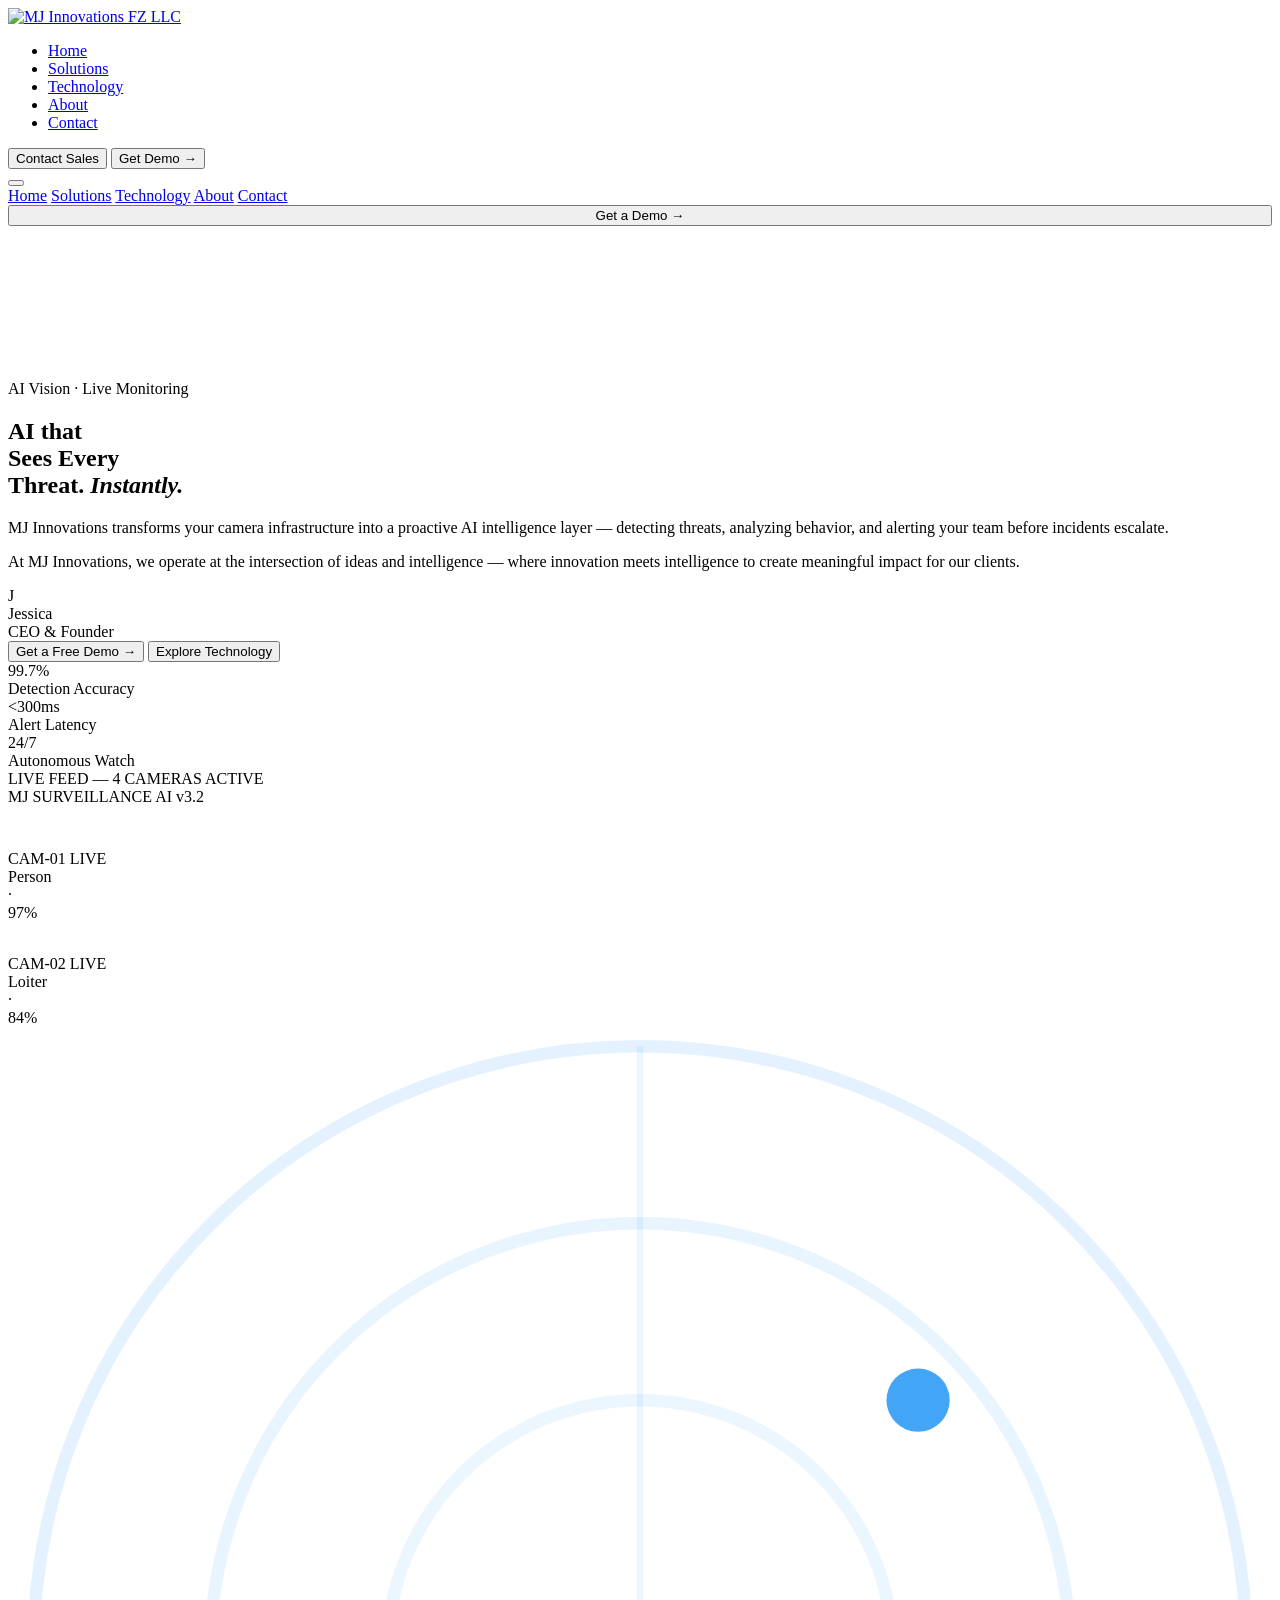
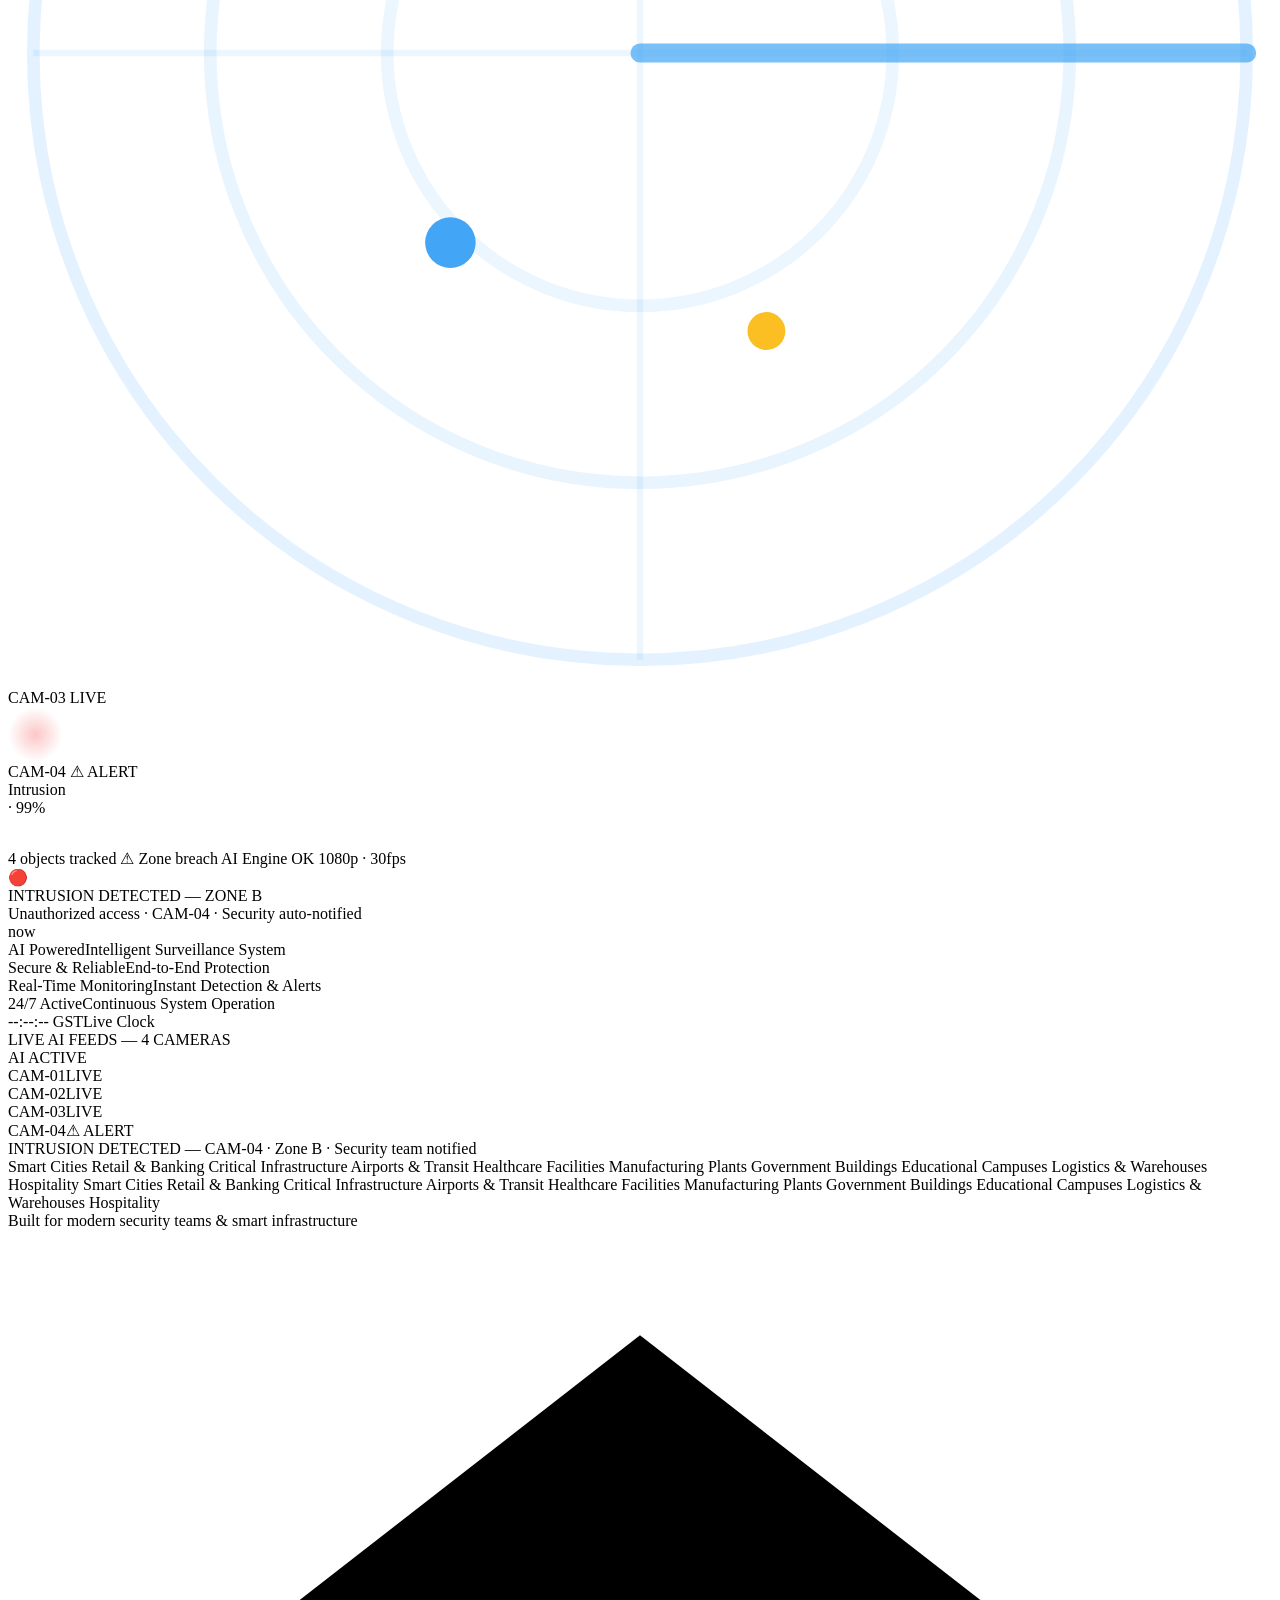
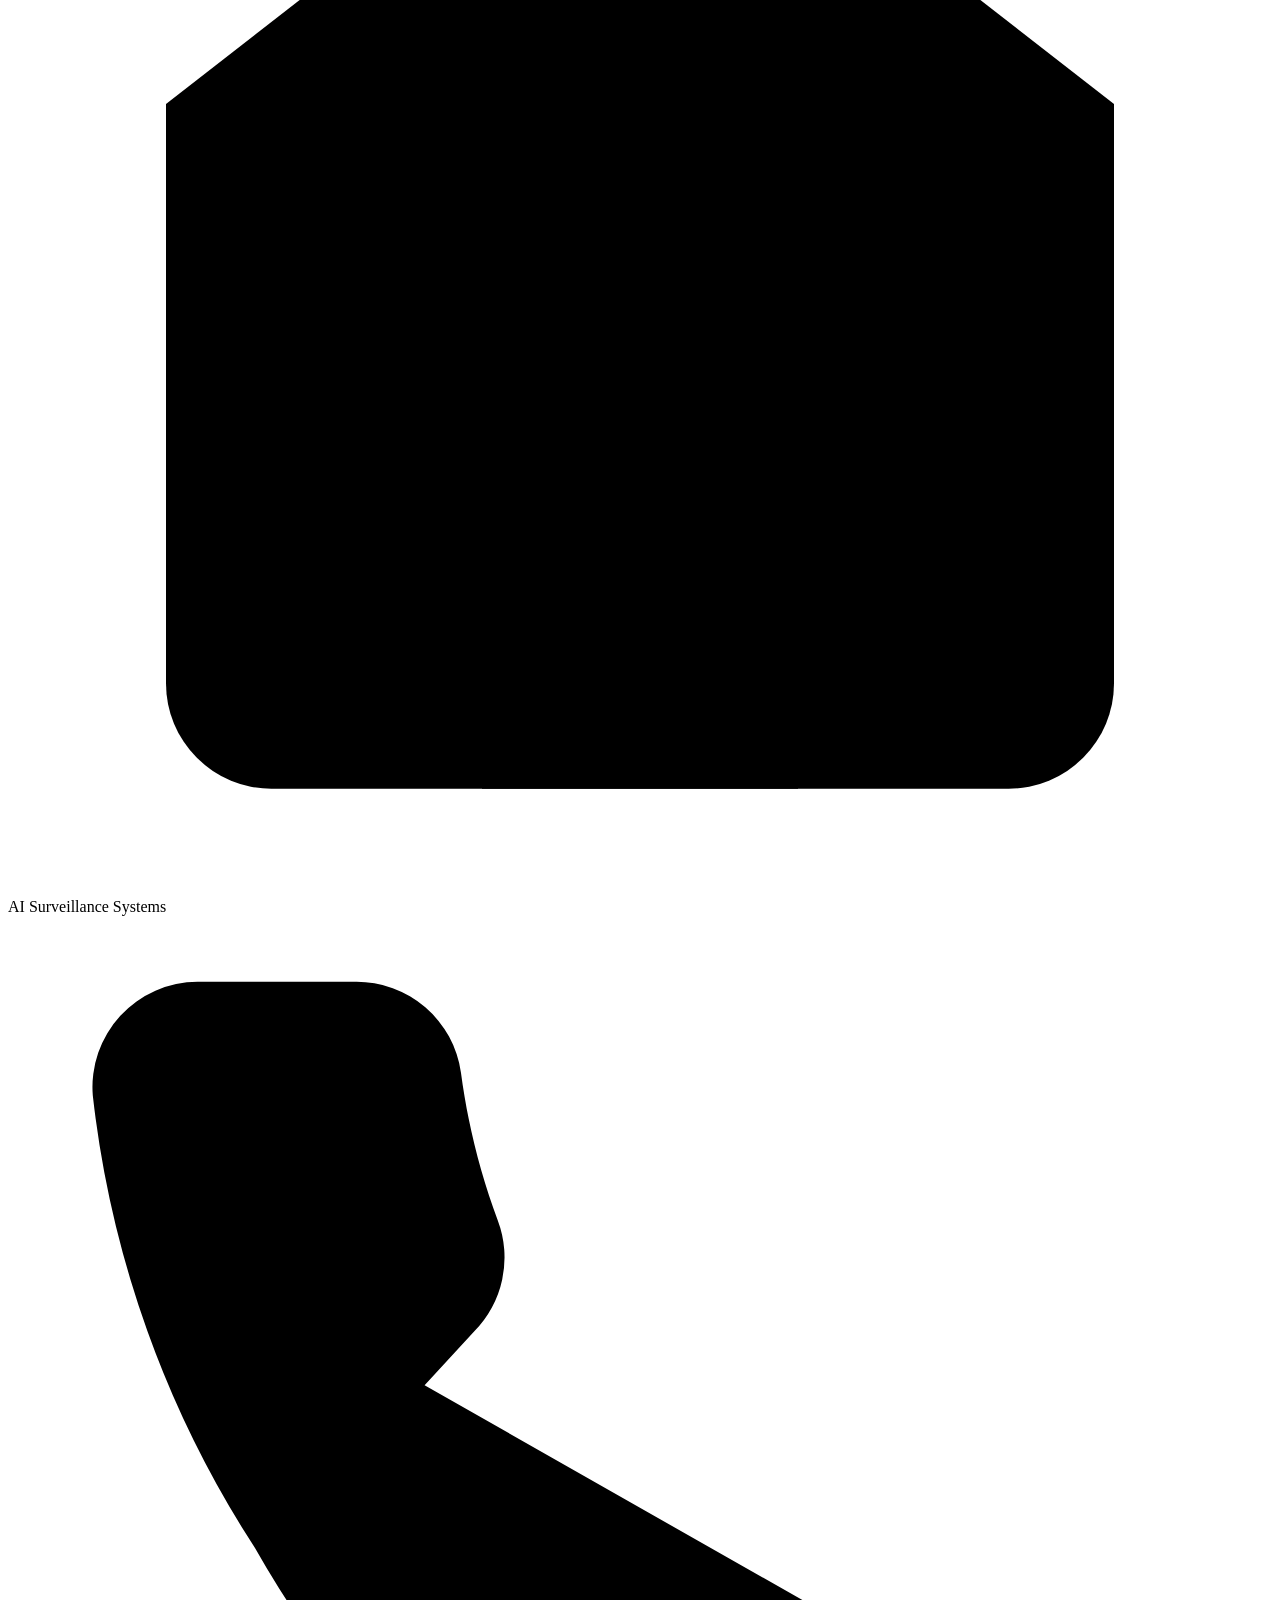
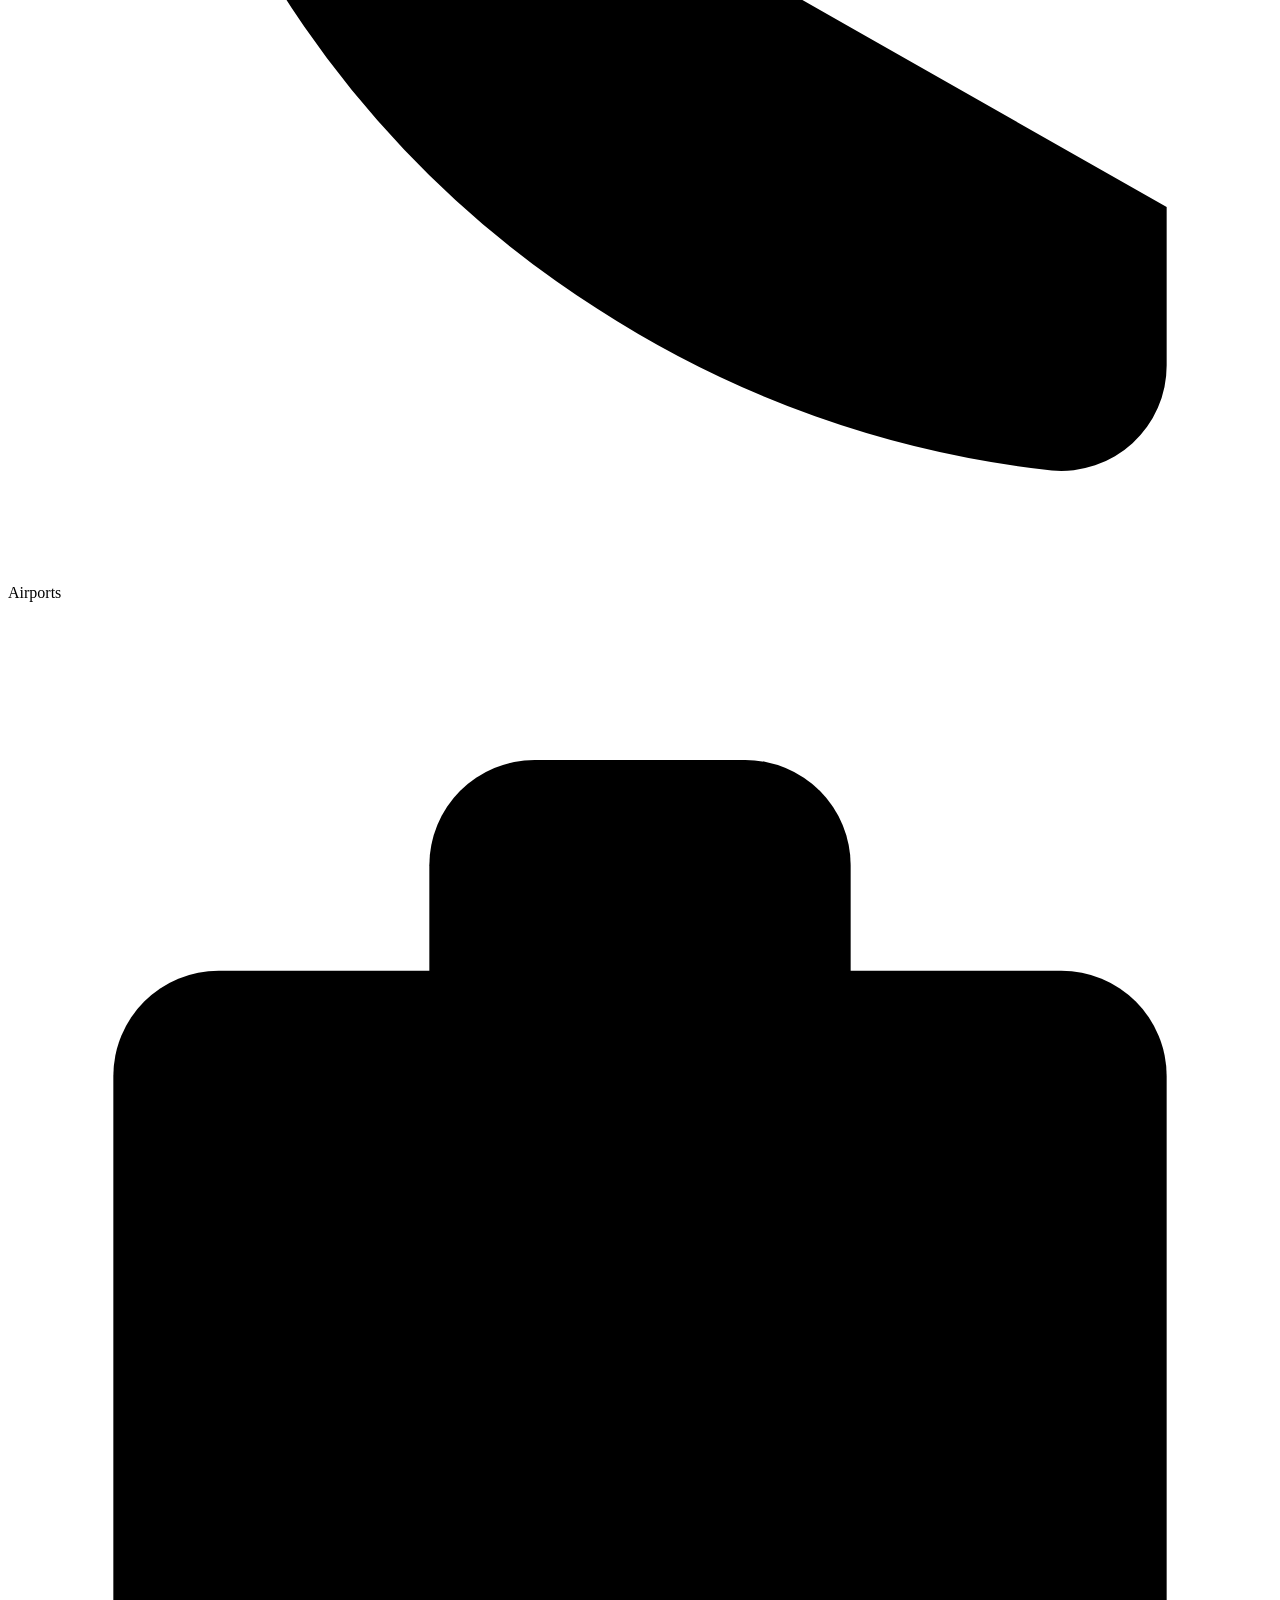
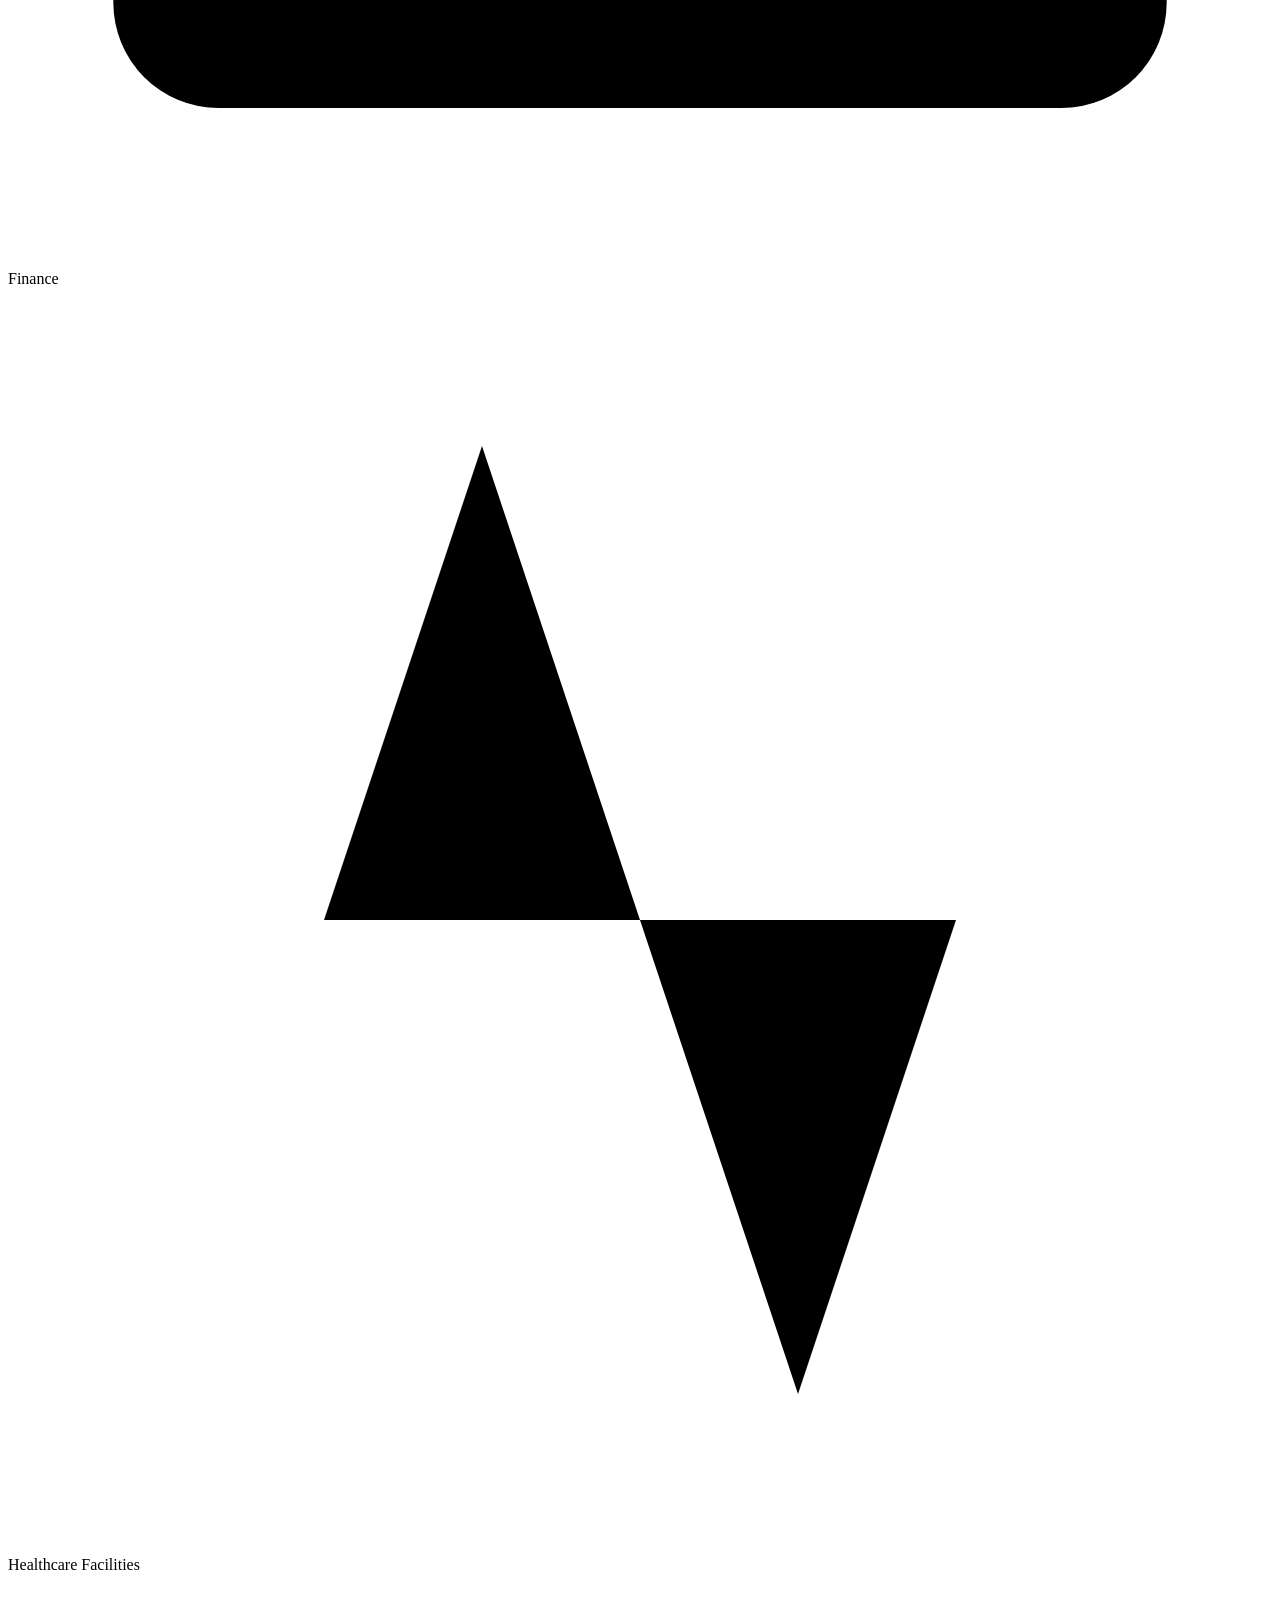
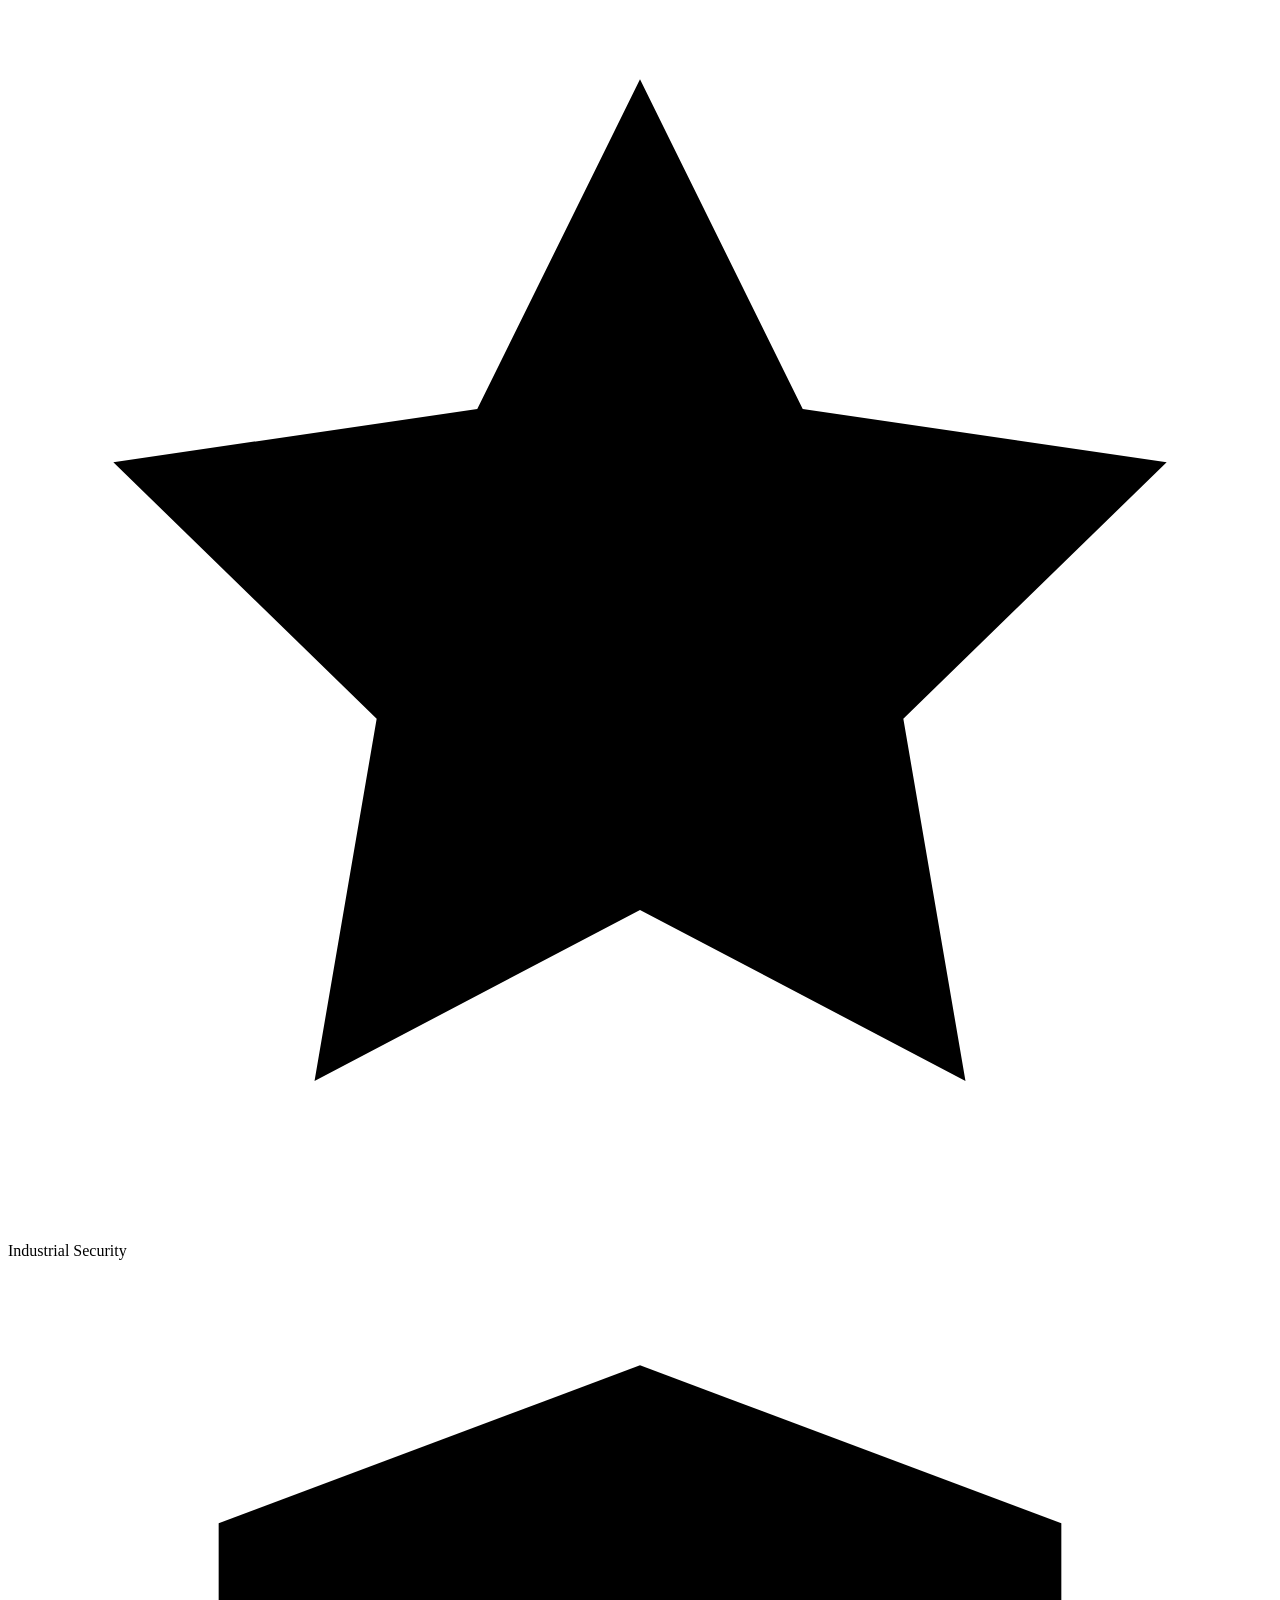
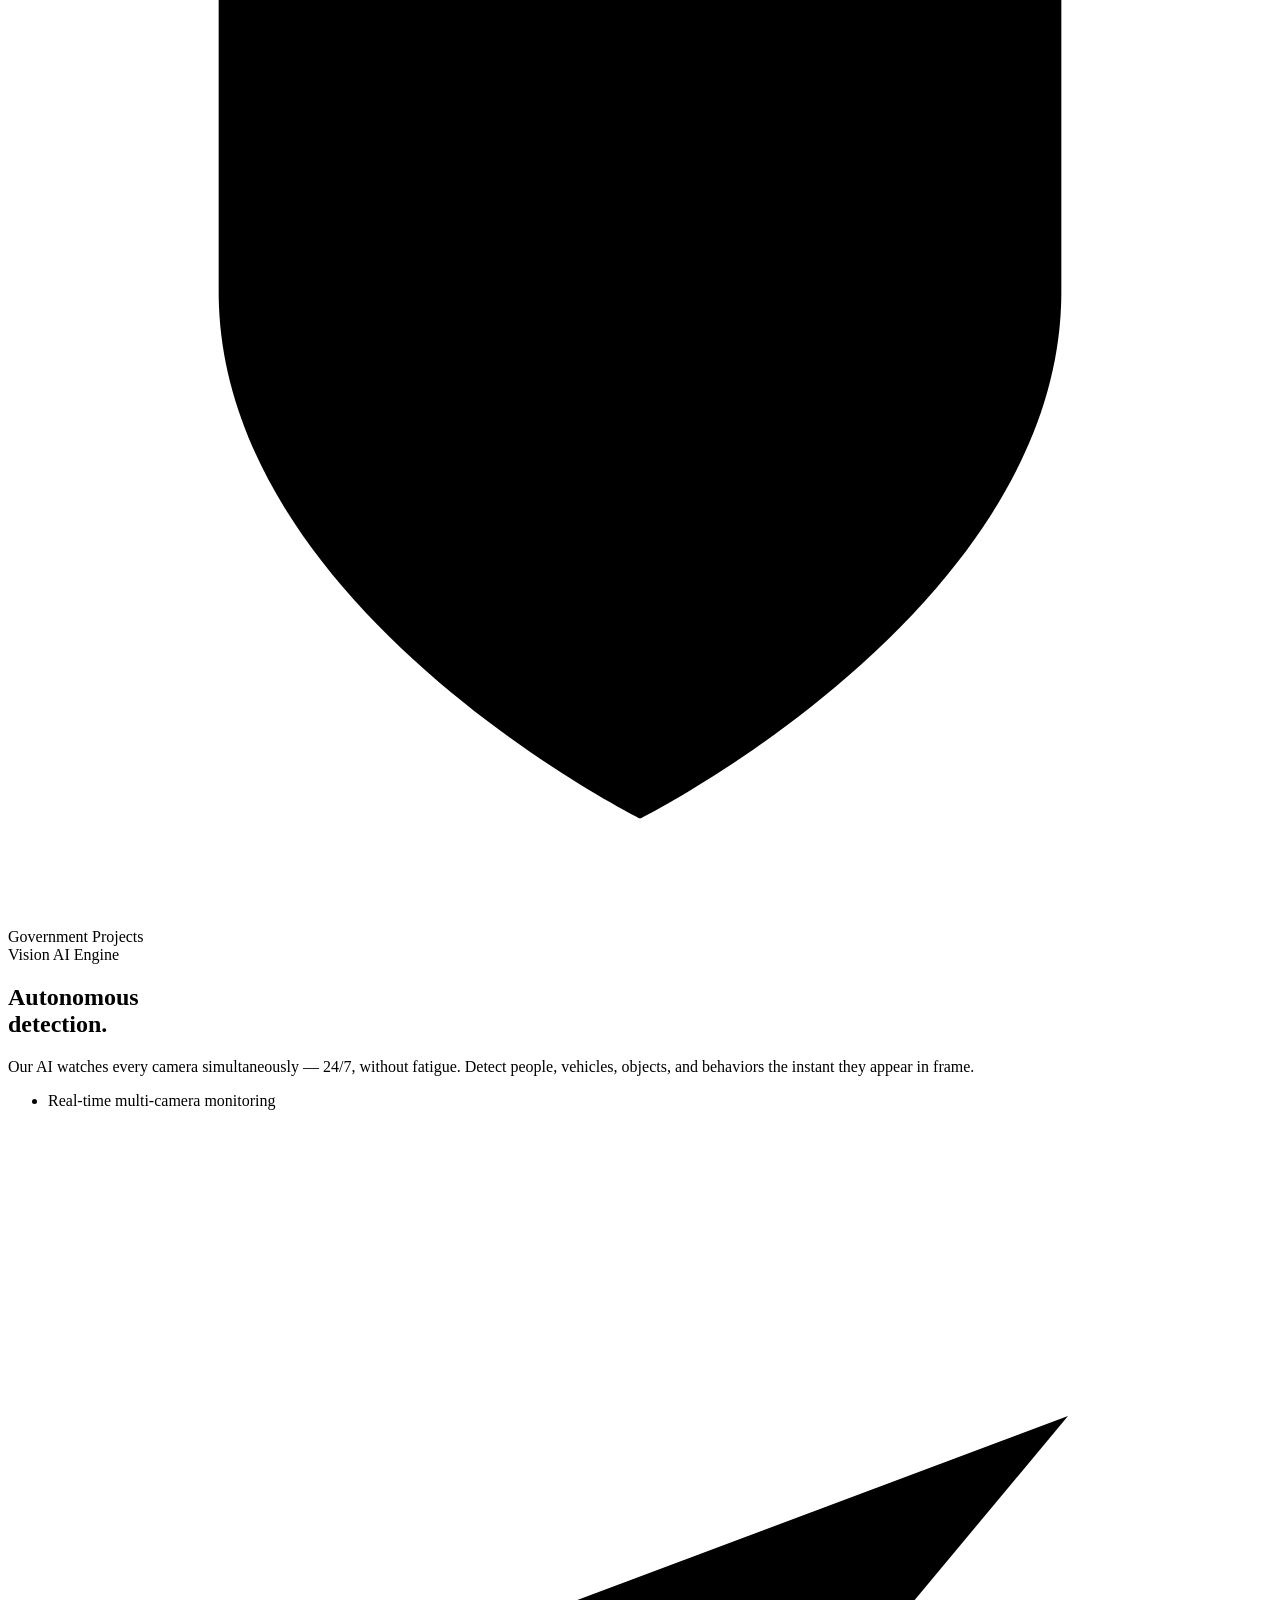
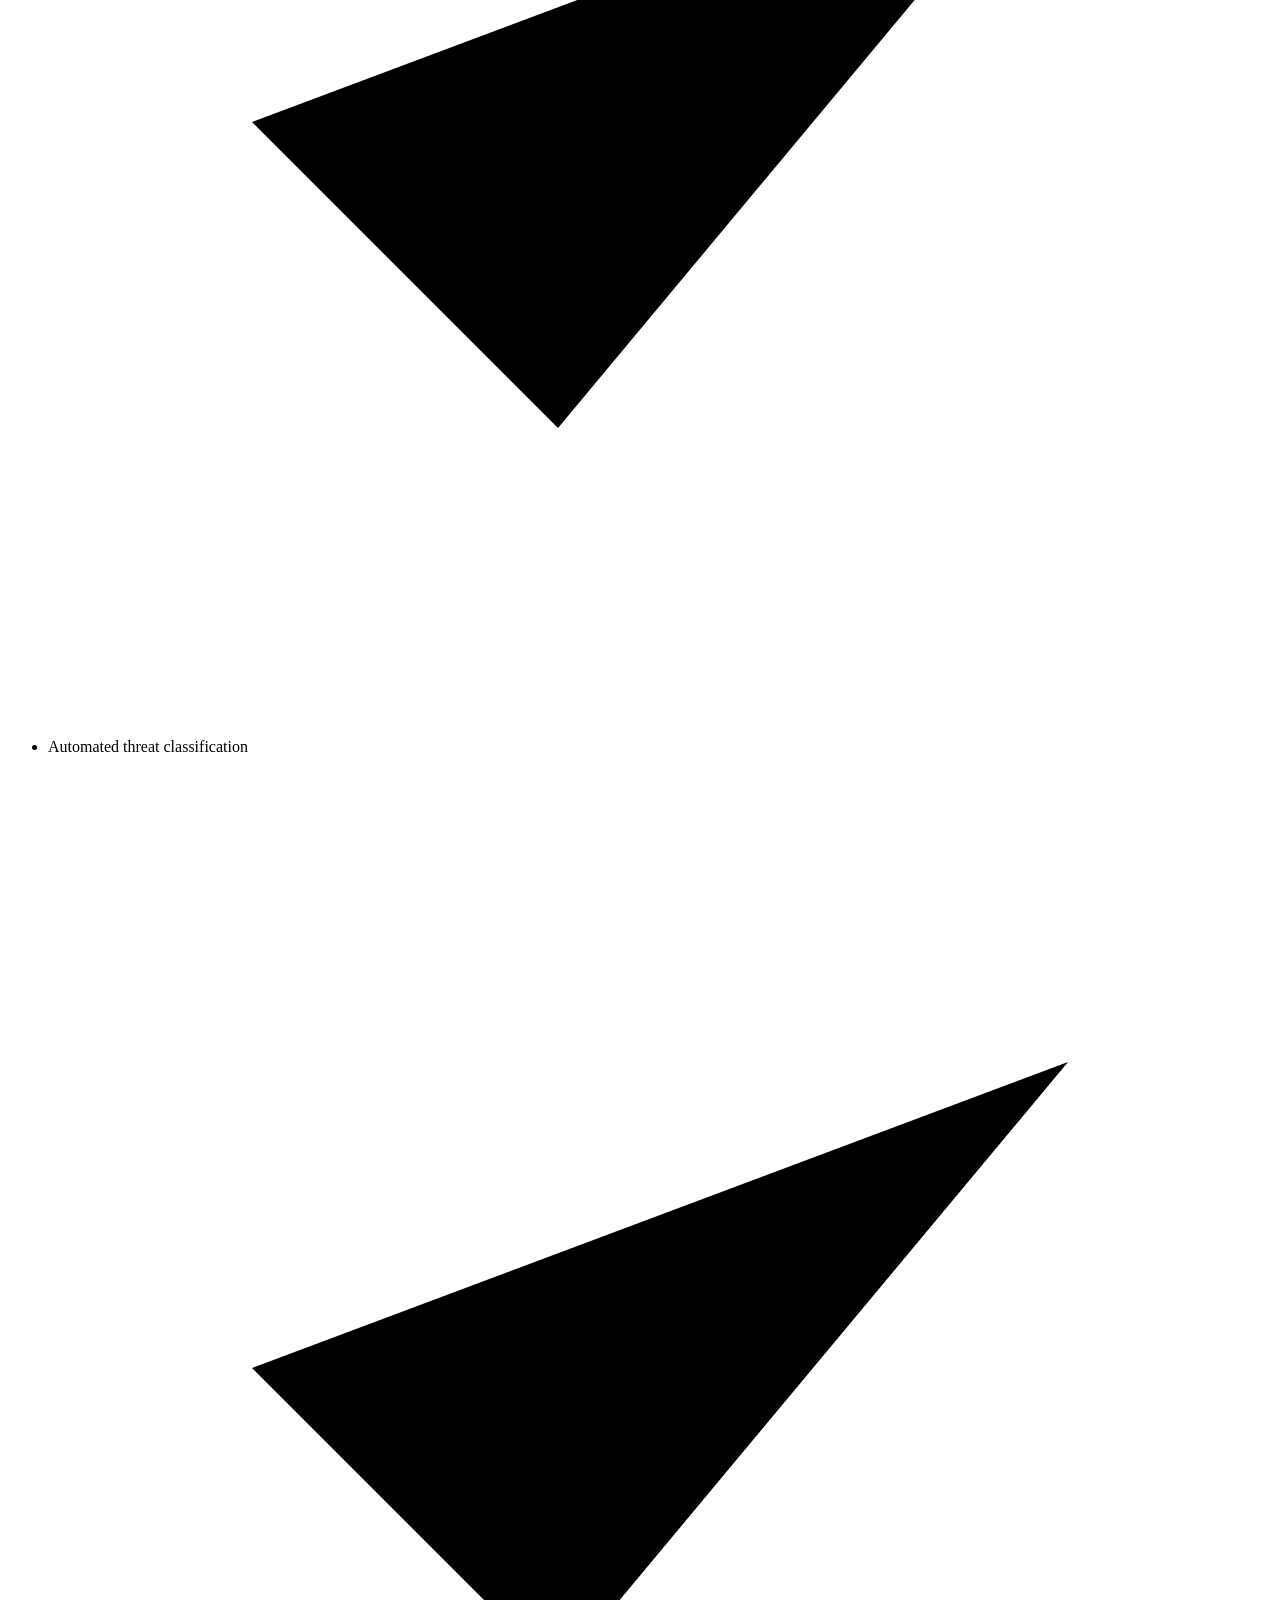
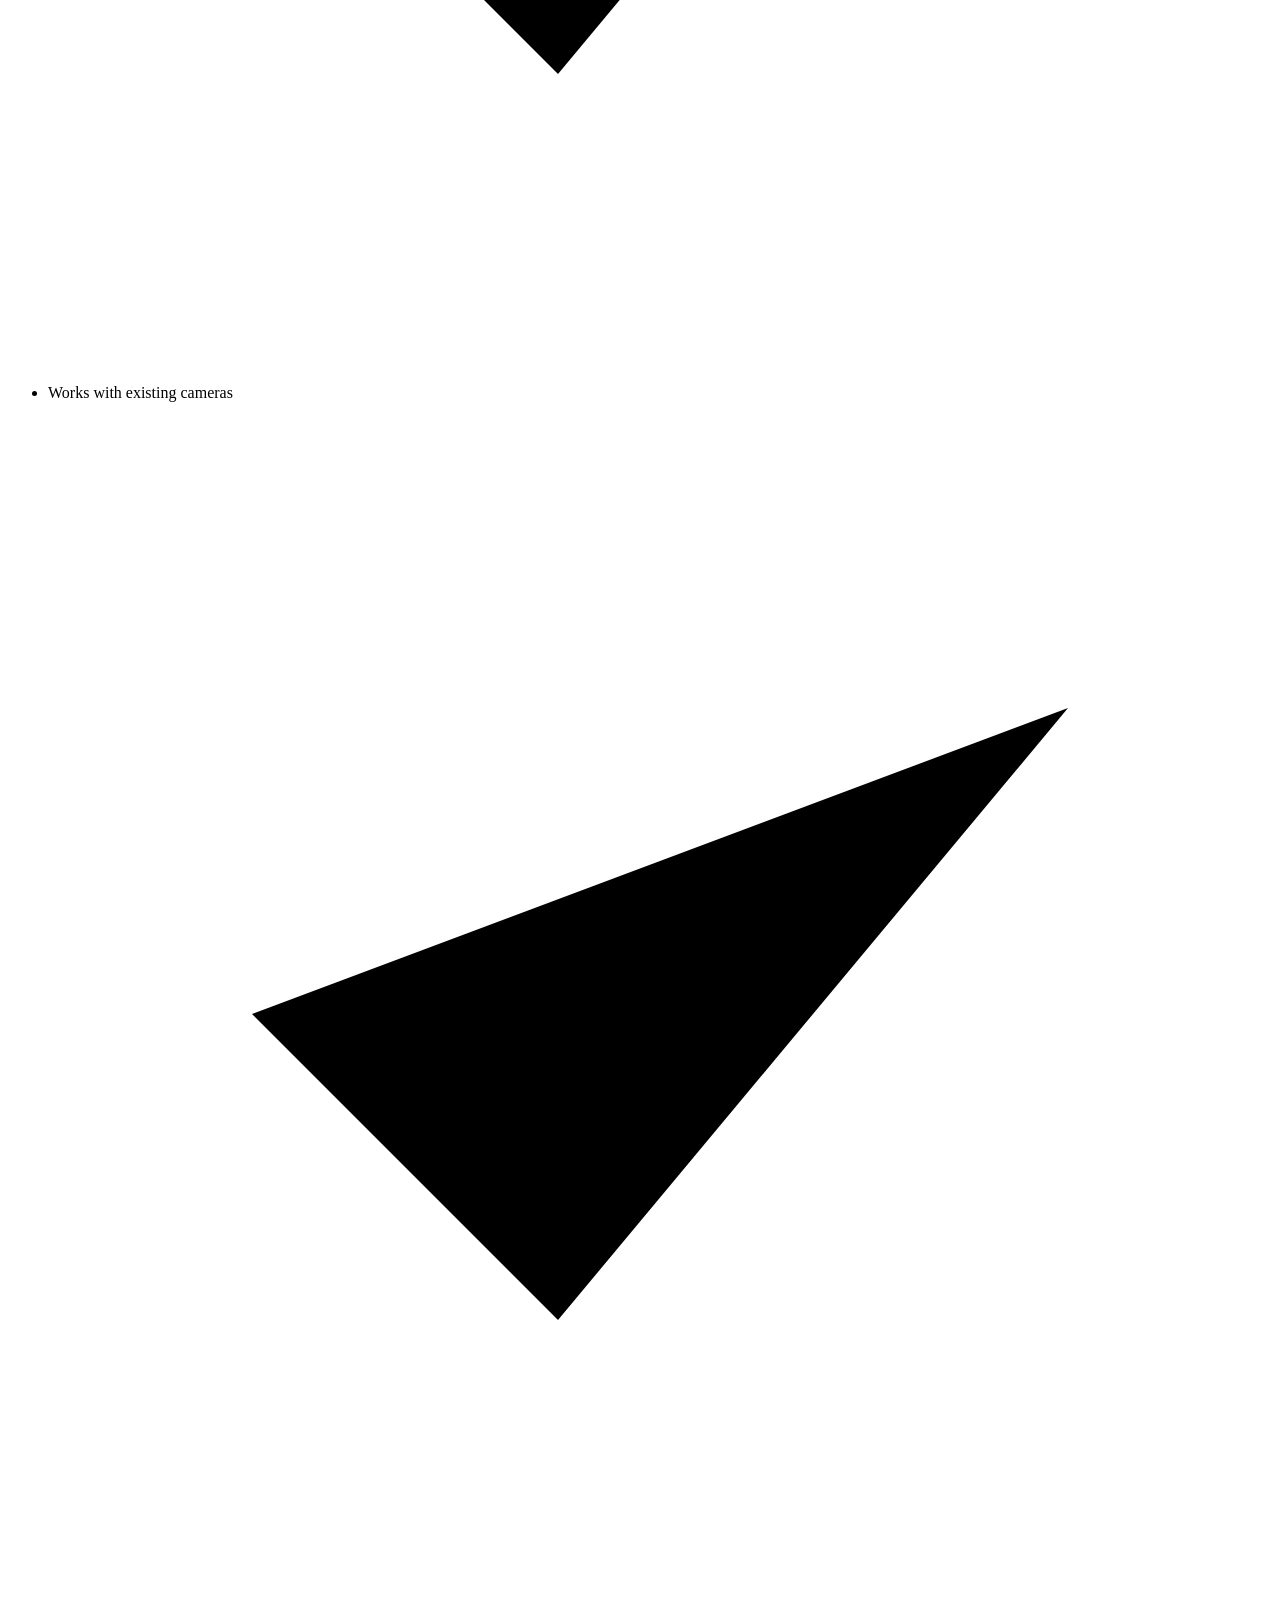
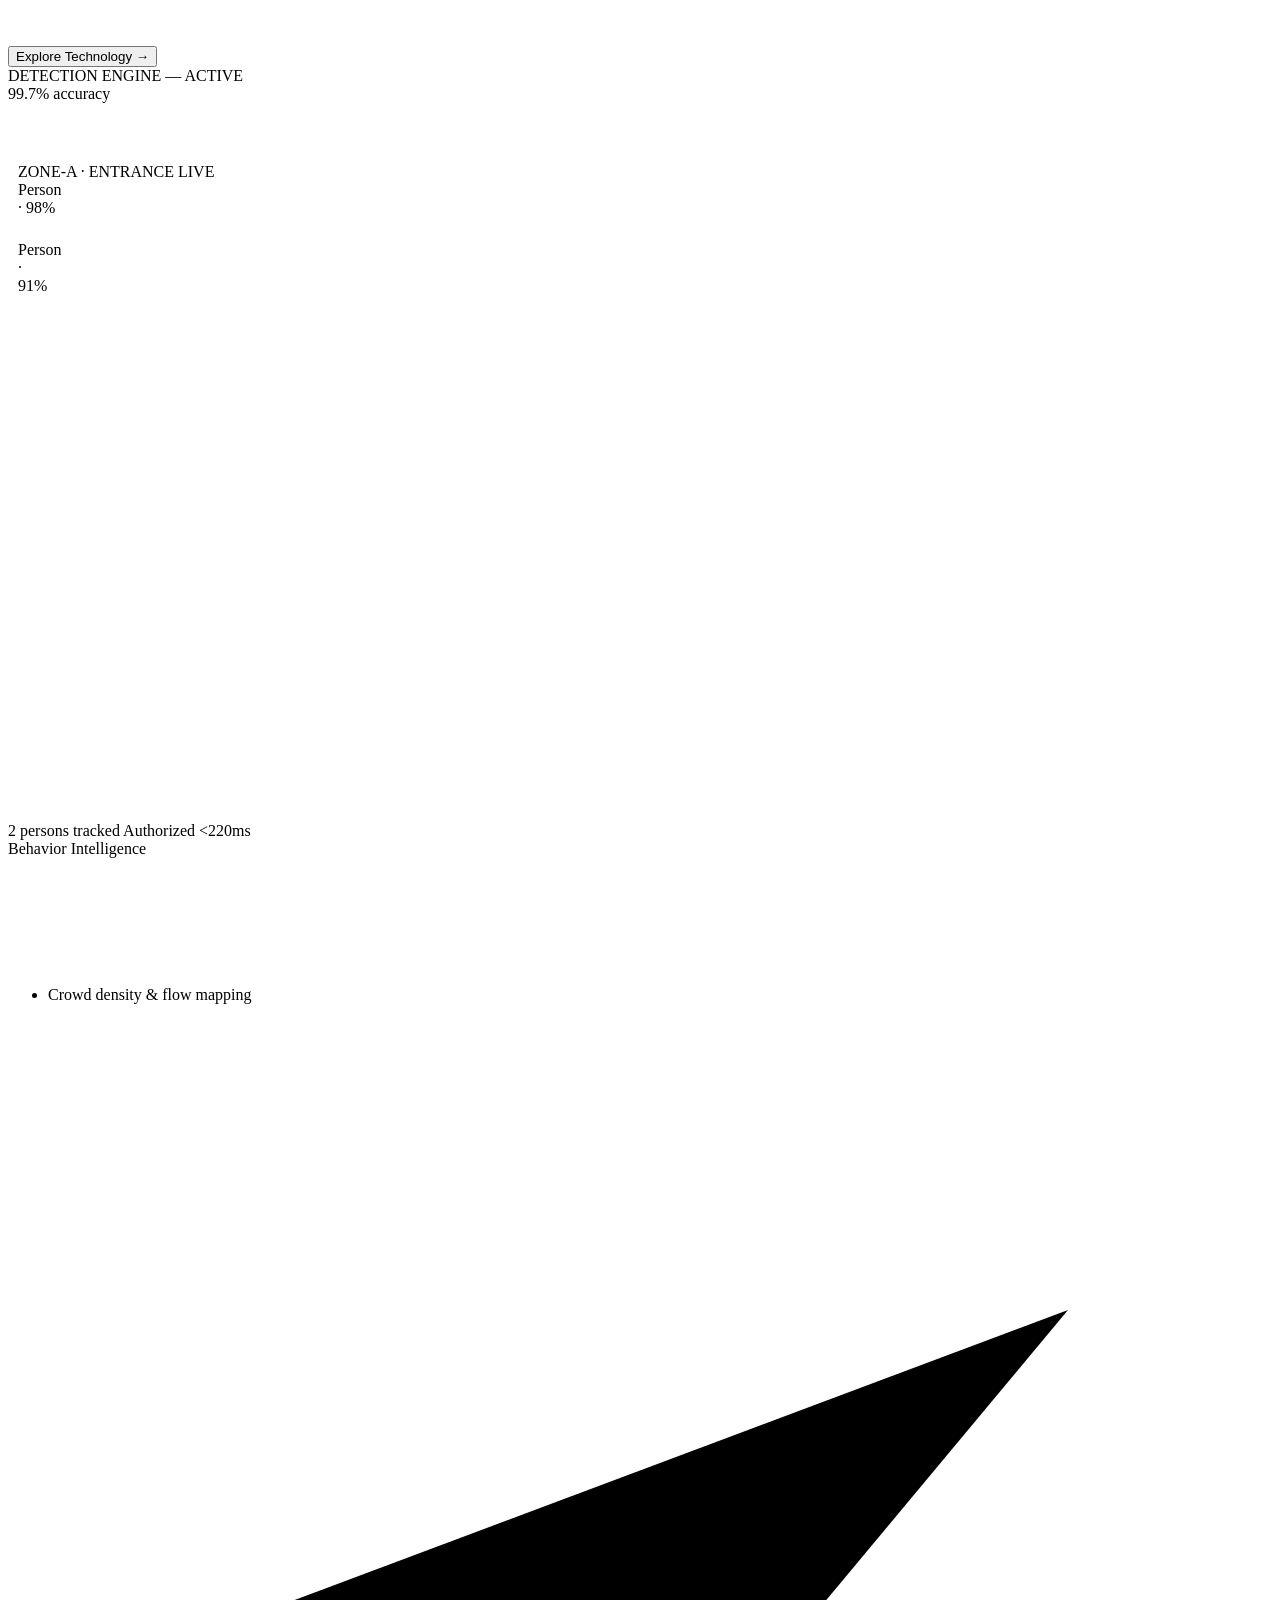
==== index.html @ ac70bbff "Add files via upload" ====
<!DOCTYPE html>
<html lang="en">
<head>
<meta charset="UTF-8">
<meta name="viewport" content="width=device-width, initial-scale=1.0">
<title>MJ Innovations FZ LLC — AI Video Surveillance</title>
<meta name="description" content="AI-powered video surveillance that detects threats in real-time. MJ Innovations — Where Innovation Meets Intelligence.">
<link rel="icon" type="image/svg+xml" href="assets/favicon.svg">
<link rel="stylesheet" href="css/shared.css">
<link rel="stylesheet" href="css/index.css">
</head>
<body>

<!-- ═══ NAV ═══════════════════════════════════ -->
<nav id="main-nav">
  <a href="index.html" class="nav-logo-wrap">
    <img src="assets/Logo_Final.png" alt="MJ Innovations FZ LLC">
  </a>
  <ul class="nav-links">
    <li><a href="index.html" class="active">Home</a></li>
    <li><a href="solutions.html">Solutions</a></li>
    <li><a href="#">Technology</a></li>
    <li><a href="#">About</a></li>
    <li><a href="contact.html">Contact</a></li>
  </ul>
  <div class="nav-cta-group">
    <button class="btn-nav-outline" onclick="location.href='contact.html'">Contact Sales</button>
    <button class="btn-nav-fill"    onclick="location.href='#'">Get Demo →</button>
  </div>
  <button class="nav-hamburger" id="hamburger" aria-label="Toggle menu">
    <span></span><span></span><span></span>
  </button>
</nav>
<div class="nav-drawer" id="drawer">
  <a href="index.html">Home</a>
  <a href="solutions.html">Solutions</a>
  <a href="#">Technology</a>
  <a href="#">About</a>
  <a href="contact.html">Contact</a>
  <div class="drawer-cta">
    <button class="btn-primary" style="width:100%;justify-content:center" onclick="location.href='#'">Get a Demo →</button>
  </div>
</div>

<!-- ═══ HERO ══════════════════════════════════ -->
<section class="hero">
  <div class="hero-video-bg">
    <video autoplay muted loop playsinline>
      <source src="assets/videos/main_hero_horizontal.webm" type="video/webm">
    </video>
  </div>
  <div class="hero-orb hero-orb-1"></div>
  <div class="hero-orb hero-orb-2"></div>
  <div class="hero-scan-overlay"></div>
  <div class="hero-scan-line"></div>
  <div class="hero-corner hero-corner-tl"></div>
  <div class="hero-corner hero-corner-tr"></div>
  <div class="hero-corner hero-corner-bl"></div>
  <div class="hero-corner hero-corner-br"></div>

  <div class="hero-inner">
    <!-- LEFT TEXT -->
    <div class="hero-left fade-up">
      <div class="hero-live-badge">
        <span class="live-indicator"></span>AI Vision · Live Monitoring
      </div>
      <h1>
        AI that<br>
        <strong>Sees Every<br>Threat.</strong>
        <em>Instantly.</em>
      </h1>
      <p class="hero-desc">MJ Innovations transforms your camera infrastructure into a proactive AI intelligence layer — detecting threats, analyzing behavior, and alerting your team before incidents escalate.</p>

      <div class="ceo-quote">
        <p>At MJ Innovations, we operate at the intersection of ideas and intelligence — where innovation meets intelligence to create meaningful impact for our clients.</p>
        <div class="ceo-attribution">
          <div class="ceo-avatar">J</div>
          <div>
            <div class="ceo-name">Jessica</div>
            <div class="ceo-title">CEO &amp; Founder</div>
          </div>
        </div>
      </div>

      <div class="hero-ctas">
        <button class="btn-primary" onclick="location.href='contact.html'">Get a Free Demo <span class="arrow-icon">→</span></button>
        <button class="btn-secondary-light" onclick="location.href='#'">Explore Technology</button>
      </div>

      <div class="hero-metrics">
        <div class="metric-item">
          <div class="metric-num">99.7%</div>
          <div class="metric-label">Detection Accuracy</div>
        </div>
        <div class="metric-item">
          <div class="metric-num">&lt;300ms</div>
          <div class="metric-label">Alert Latency</div>
        </div>
        <div class="metric-item">
          <div class="metric-num">24/7</div>
          <div class="metric-label">Autonomous Watch</div>
        </div>
      </div>
    </div>

    <!-- RIGHT — LIVE FEED MONITOR (desktop only) -->
    <div class="hero-right fade-in" style="transition-delay:0.2s">
      <div class="feed-monitor">
        <div class="feed-monitor-bar">
          <div class="feed-monitor-title"><span class="fm-dot"></span>LIVE FEED — 4 CAMERAS ACTIVE</div>
          <div class="feed-status">MJ SURVEILLANCE AI v3.2</div>
        </div>

        <div class="cam-grid-2x2">
          <!-- CAM 01 -->
          <div class="cam-cell cam-bg-1">
            <div class="cam-noise"></div>
            <div class="sil sil-1" style="left:22%"></div>
            <div class="sil sil-2" style="left:55%"></div>
            <div class="hdot" style="width:44px;height:44px;left:20%;top:22%"></div>
            <div class="cam-scan-line"></div>
            <div class="cc-br-tl"></div><div class="cc-br-tr"></div>
            <div class="cc-br-bl"></div><div class="cc-br-br"></div>
            <span class="cam-num">CAM-01</span>
            <span class="cam-live">LIVE</span>
            <div class="dbox" style="left:18%;top:20%;width:36px;height:55px">
              <div class="dbox-label">Person · 97%</div>
            </div>
          </div>
          <!-- CAM 02 -->
          <div class="cam-cell cam-bg-2">
            <div class="cam-noise"></div>
            <div class="sil sil-3" style="left:40%"></div>
            <div class="hdot" style="width:32px;height:32px;right:25%;top:28%;animation-delay:0.8s"></div>
            <div class="cam-scan-line" style="animation-delay:0.9s"></div>
            <div class="cc-br-tl"></div><div class="cc-br-tr"></div>
            <div class="cc-br-bl"></div><div class="cc-br-br"></div>
            <span class="cam-num">CAM-02</span>
            <span class="cam-live">LIVE</span>
            <div class="dbox yellow" style="right:20%;top:22%;width:30px;height:48px">
              <div class="dbox-label yellow">Loiter · 84%</div>
            </div>
          </div>
          <!-- CAM 03 — radar / analytics view -->
          <div class="cam-cell cam-bg-3">
            <div class="cam-noise"></div>
            <div class="mini-radar">
              <svg viewBox="0 0 100 100" fill="none" xmlns="http://www.w3.org/2000/svg">
                <circle cx="50" cy="50" r="48" stroke="rgba(66,165,245,0.15)" stroke-width="1"/>
                <circle cx="50" cy="50" r="34" stroke="rgba(66,165,245,0.12)" stroke-width="1"/>
                <circle cx="50" cy="50" r="20" stroke="rgba(66,165,245,0.1)" stroke-width="1"/>
                <line x1="50" y1="2" x2="50" y2="98" stroke="rgba(66,165,245,0.1)" stroke-width="0.5"/>
                <line x1="2" y1="50" x2="98" y2="50" stroke="rgba(66,165,245,0.1)" stroke-width="0.5"/>
                <!-- Sweep arm -->
                <line x1="50" y1="50" x2="98" y2="50" stroke="rgba(66,165,245,0.7)" stroke-width="1.5" stroke-linecap="round" style="transform-origin:50px 50px;animation:radar-sweep 3s linear infinite"/>
                <!-- Blips -->
                <circle cx="72" cy="30" r="2.5" fill="#42A5F5" style="animation:det-pulse 2s ease-in-out infinite"/>
                <circle cx="35" cy="65" r="2"   fill="#42A5F5" style="animation:det-pulse 2.5s ease-in-out 0.5s infinite"/>
                <circle cx="60" cy="72" r="1.5" fill="#fbbf24" style="animation:det-pulse 1.8s ease-in-out 1s infinite"/>
              </svg>
            </div>
            <div class="cam-scan-line" style="animation-delay:1.7s"></div>
            <div class="cc-br-tl"></div><div class="cc-br-tr"></div>
            <div class="cc-br-bl"></div><div class="cc-br-br"></div>
            <span class="cam-num">CAM-03</span>
            <span class="cam-live">LIVE</span>
          </div>
          <!-- CAM 04 — ALERT -->
          <div class="cam-cell cam-bg-4">
            <div class="cam-noise"></div>
            <div class="sil sil-4 threat" style="left:20%"></div>
            <div class="hdot" style="width:55px;height:55px;left:12%;top:10%;background:radial-gradient(circle,rgba(248,113,113,0.4) 0%,transparent 70%);animation-delay:0.3s"></div>
            <div class="cam-scan-line" style="animation-delay:2.3s"></div>
            <div class="cc-br-tl red"></div><div class="cc-br-tr red"></div>
            <div class="cc-br-bl red"></div><div class="cc-br-br red"></div>
            <span class="cam-num">CAM-04</span>
            <span class="cam-alert-tag">⚠ ALERT</span>
            <div class="dbox red" style="left:14%;top:12%;width:44px;height:68px">
              <div class="dbox-label red">Intrusion · 99%</div>
            </div>
          </div>
        </div>

        <div class="feed-footer-bar">
          <span class="f-chip">4 objects tracked</span>
          <span class="f-chip alert">⚠ Zone breach</span>
          <span class="f-chip ok">AI Engine OK</span>
          <span class="f-chip" style="margin-left:auto">1080p · 30fps</span>
        </div>
        <div class="alert-popup">
          <div class="ap-icon">🔴</div>
          <div>
            <div class="ap-title">INTRUSION DETECTED — ZONE B</div>
            <div class="ap-sub">Unauthorized access · CAM-04 · Security auto-notified</div>
          </div>
          <div class="ap-time">now</div>
        </div>
      </div>
    </div>
  </div><!-- /hero-inner -->

  <!-- STATUS BAR -->
  <div class="hero-status-bar">
    <div class="hero-status-item">
      <span class="hsi-dot green"></span>
      <div class="hsi-text"><span class="hsi-val" id="cam-count">AI Powered</span>Intelligent Surveillance System</div>
    </div>
    <div class="hero-status-item">
      <span class="hsi-dot blue"></span>
      <div class="hsi-text"><span class="hsi-val">Secure & Reliable</span>End-to-End Protection</div>
    </div>
    <div class="hero-status-item">
      <span class="hsi-dot green"></span>
      <div class="hsi-text"><span class="hsi-val">Real-Time Monitoring</span>Instant Detection & Alerts</div>
    </div>
    <div class="hero-status-item">
      <span class="hsi-dot amber"></span>
      <div class="hsi-text"><span class="hsi-val" id="alert-count">24/7 Active</span>Continuous System Operation</div>
    </div>
    <div class="hero-status-item">
      <span class="hsi-dot blue"></span>
      <div class="hsi-text"><span class="hsi-val" id="live-time">--:--:-- GST</span>Live Clock</div>
    </div>
  </div>
</section>

<!-- ═══ MOBILE FEED STRIP ════════════════════ -->
<div class="mobile-feed-strip">
  <div class="mfs-bar">
    <div class="mfs-title"><span class="fm-dot"></span>LIVE AI FEEDS — 4 CAMERAS</div>
    <div class="mfs-status">AI ACTIVE</div>
  </div>
  <div class="mfs-cams">
    <div class="mfs-cam cam-bg-1">
      <div class="cam-noise"></div>
      <div class="mfs-cam-scan"></div>
      <span class="mfs-label">CAM-01</span><span class="mfs-live">LIVE</span>
    </div>
    <div class="mfs-cam cam-bg-2">
      <div class="cam-noise"></div>
      <div class="mfs-cam-scan" style="animation-delay:0.8s"></div>
      <span class="mfs-label">CAM-02</span><span class="mfs-live">LIVE</span>
    </div>
    <div class="mfs-cam cam-bg-3">
      <div class="cam-noise"></div>
      <div class="mfs-cam-scan" style="animation-delay:1.6s"></div>
      <span class="mfs-label">CAM-03</span><span class="mfs-live">LIVE</span>
    </div>
    <div class="mfs-cam cam-bg-4">
      <div class="cam-noise"></div>
      <div class="mfs-cam-scan" style="animation-delay:2.2s"></div>
      <span class="mfs-label">CAM-04</span><span class="mfs-alert">⚠ ALERT</span>
    </div>
  </div>
  <div class="mfs-alert-row">
    <div class="mfs-alert-dot"></div>
    <div class="mfs-alert-text">INTRUSION DETECTED — CAM-04 · Zone B · Security team notified</div>
  </div>
</div>

<!-- ═══ MARQUEE ════════════════════════════════ -->
<div class="marquee-band">
  <div class="marquee-track">
    <span class="mq-item"><span class="mq-dot"></span>Smart Cities</span>
    <span class="mq-item"><span class="mq-dot"></span>Retail &amp; Banking</span>
    <span class="mq-item"><span class="mq-dot"></span>Critical Infrastructure</span>
    <span class="mq-item"><span class="mq-dot"></span>Airports &amp; Transit</span>
    <span class="mq-item"><span class="mq-dot"></span>Healthcare Facilities</span>
    <span class="mq-item"><span class="mq-dot"></span>Manufacturing Plants</span>
    <span class="mq-item"><span class="mq-dot"></span>Government Buildings</span>
    <span class="mq-item"><span class="mq-dot"></span>Educational Campuses</span>
    <span class="mq-item"><span class="mq-dot"></span>Logistics &amp; Warehouses</span>
    <span class="mq-item"><span class="mq-dot"></span>Hospitality</span>
    <span class="mq-item"><span class="mq-dot"></span>Smart Cities</span>
    <span class="mq-item"><span class="mq-dot"></span>Retail &amp; Banking</span>
    <span class="mq-item"><span class="mq-dot"></span>Critical Infrastructure</span>
    <span class="mq-item"><span class="mq-dot"></span>Airports &amp; Transit</span>
    <span class="mq-item"><span class="mq-dot"></span>Healthcare Facilities</span>
    <span class="mq-item"><span class="mq-dot"></span>Manufacturing Plants</span>
    <span class="mq-item"><span class="mq-dot"></span>Government Buildings</span>
    <span class="mq-item"><span class="mq-dot"></span>Educational Campuses</span>
    <span class="mq-item"><span class="mq-dot"></span>Logistics &amp; Warehouses</span>
    <span class="mq-item"><span class="mq-dot"></span>Hospitality</span>
  </div>
</div>

<!-- ═══ LOGO SHOWCASE ════════════════════════ -->
<div class="logo-showcase">
  <div class="logo-showcase-label">Built for modern security teams & smart infrastructure</div>
  <div class="logo-grid">
    <div class="logo-cell"><div class="logo-wordmark">
      <div class="logo-icon"><svg viewBox="0 0 24 24"><path d="M3 9l9-7 9 7v11a2 2 0 0 1-2 2H5a2 2 0 0 1-2-2z"/><polyline points="9 22 9 12 15 12 15 22"/></svg></div>
      <div class="logo-name">AI Surveillance Systems</div></div></div>
    <div class="logo-cell"><div class="logo-wordmark">
      <div class="logo-icon"><svg viewBox="0 0 24 24"><path d="M22 16.92v3a2 2 0 0 1-2.18 2 19.79 19.79 0 0 1-8.63-3.07A19.5 19.5 0 0 1 4.69 12 19.79 19.79 0 0 1 1.61 3.41 2 2 0 0 1 3.6 1.25h3a2 2 0 0 1 2 1.72c.127.96.361 1.903.7 2.81a2 2 0 0 1-.45 2.11L7.91 8.91"/><path d="M22 2L11 13M22 2h-7M22 2v7"/></svg></div>
      <div class="logo-name">Airports</div></div></div>
    <div class="logo-cell"><div class="logo-wordmark">
      <div class="logo-icon"><svg viewBox="0 0 24 24"><rect x="2" y="7" width="20" height="14" rx="2"/><path d="M16 21V5a2 2 0 0 0-2-2h-4a2 2 0 0 0-2 2v16"/></svg></div>
      <div class="logo-name">Finance</div></div></div>
    <div class="logo-cell"><div class="logo-wordmark">
      <div class="logo-icon"><svg viewBox="0 0 24 24"><path d="M22 12h-4l-3 9L9 3l-3 9H2"/></svg></div>
      <div class="logo-name">Healthcare Facilities</div></div></div>
    <div class="logo-cell"><div class="logo-wordmark">
      <div class="logo-icon"><svg viewBox="0 0 24 24"><polygon points="12 2 15.09 8.26 22 9.27 17 14.14 18.18 21.02 12 17.77 5.82 21.02 7 14.14 2 9.27 8.91 8.26 12 2"/></svg></div>
      <div class="logo-name">Industrial Security</div></div></div>
    <div class="logo-cell"><div class="logo-wordmark">
      <div class="logo-icon"><svg viewBox="0 0 24 24"><path d="M12 22s8-4 8-10V5l-8-3-8 3v7c0 6 8 10 8 10z"/></svg></div>
      <div class="logo-name">Government Projects</div></div></div>
  </div>
</div>

<!-- ═══ FEATURE 1 — Autonomous Detection ═════ -->
<div class="section-grid-bg">
<div class="section container">
  <div class="feat-split">
    <div class="feat-text fade-up">
      <div class="eyebrow">Vision AI Engine</div>
      <h2><strong>Autonomous</strong><br>detection.</h2>
      <p>Our AI watches every camera simultaneously — 24/7, without fatigue. Detect people, vehicles, objects, and behaviors the instant they appear in frame.</p>
      <ul class="feat-pills">
        <li class="feat-pill">Real-time multi-camera monitoring <span class="pill-check"><svg viewBox="0 0 12 12"><polyline points="2,6 5,9 10,3"/></svg></span></li>
        <li class="feat-pill">Automated threat classification     <span class="pill-check"><svg viewBox="0 0 12 12"><polyline points="2,6 5,9 10,3"/></svg></span></li>
        <li class="feat-pill">Works with existing cameras        <span class="pill-check"><svg viewBox="0 0 12 12"><polyline points="2,6 5,9 10,3"/></svg></span></li>
      </ul>
      <button class="btn-primary" onclick="location.href='#'">Explore Technology <span class="arrow-icon">→</span></button>
    </div>
    <!-- Feed monitor instead of video -->
    <div class="fade-in" style="transition-delay:0.15s">
      <div class="feed-monitor">
        <div class="feed-monitor-bar">
          <div class="feed-monitor-title"><span class="fm-dot"></span>DETECTION ENGINE — ACTIVE</div>
          <div class="feed-status">99.7% accuracy</div>
        </div>
        <div style="padding:10px">
          <div class="cam-cell cam-bg-1" style="border-radius:8px;aspect-ratio:16/9;width:100%">
            <div class="cam-noise"></div>
            <div class="sil sil-1" style="left:20%"></div>
            <div class="sil sil-3" style="left:52%;animation-delay:1.5s"></div>
            <div class="hdot" style="width:50px;height:50px;left:18%;top:18%"></div>
            <div class="cam-scan-line"></div>
            <div class="cc-br-tl"></div><div class="cc-br-tr"></div><div class="cc-br-bl"></div><div class="cc-br-br"></div>
            <span class="cam-num">ZONE-A · ENTRANCE</span>
            <span class="cam-live">LIVE</span>
            <div class="dbox" style="left:14%;top:18%;width:40px;height:60px">
              <div class="dbox-label">Person · 98%</div>
            </div>
            <div class="dbox yellow" style="right:18%;top:24%;width:34px;height:50px">
              <div class="dbox-label yellow">Person · 91%</div>
            </div>
          </div>
        </div>
        <div class="feed-footer-bar">
          <span class="f-chip">2 persons tracked</span>
          <span class="f-chip ok">Authorized</span>
          <span class="f-chip" style="margin-left:auto">&lt;220ms</span>
        </div>
      </div>
    </div>
  </div>
</div>
</div>

<!-- ═══ FEATURE 2 — Behavior Analytics ══════ -->
<div class="section-dark-bg">
<div class="section container">
  <div class="feat-split reverse">
    <div class="feat-text fade-up">
      <div class="eyebrow eyebrow-light">Behavior Intelligence</div>
      <h2 style="color:#fff"><strong>Autonomous</strong><br><em>behavior analysis.</em></h2>
      <p style="color:rgba(255,255,255,0.5)">Our AI understands context — not just pixels. Detect loitering, crowd anomalies, restricted zone breaches, and abnormal behavioral patterns before they escalate into real incidents.</p>
      <ul class="feat-pills" style="margin-bottom:30px">
        <li class="feat-pill feat-pill-dark">Crowd density &amp; flow mapping    <span class="pill-check pill-check-dark"><svg viewBox="0 0 12 12"><polyline points="2,6 5,9 10,3"/></svg></span></li>
        <li class="feat-pill feat-pill-dark">Abnormal behavior detection      <span class="pill-check pill-check-dark"><svg viewBox="0 0 12 12"><polyline points="2,6 5,9 10,3"/></svg></span></li>
        <li class="feat-pill feat-pill-dark">Restricted zone enforcement      <span class="pill-check pill-check-dark"><svg viewBox="0 0 12 12"><polyline points="2,6 5,9 10,3"/></svg></span></li>
      </ul>
      <button class="btn-primary" onclick="location.href='solutions.html'">View Solutions <span class="arrow-icon">→</span></button>
    </div>
    <!-- Behavior radar feed monitor -->
    <div class="fade-in" style="transition-delay:0.15s">
      <div class="feed-monitor">
        <div class="feed-monitor-bar">
          <div class="feed-monitor-title"><span class="fm-dot"></span>BEHAVIOR AI — CROWD ANALYTICS</div>
          <div class="feed-status">Zone B · Live</div>
        </div>
        <div style="padding:10px">
          <div class="cam-cell cam-bg-2" style="border-radius:8px;aspect-ratio:16/9;width:100%">
            <div class="cam-noise"></div>
            <div class="mini-radar" style="opacity:0.7">
              <svg viewBox="0 0 120 80" fill="none" xmlns="http://www.w3.org/2000/svg" style="width:90%;height:90%">
                <ellipse cx="60" cy="40" rx="55" ry="36" stroke="rgba(66,165,245,0.15)" stroke-width="1"/>
                <ellipse cx="60" cy="40" rx="38" ry="24" stroke="rgba(66,165,245,0.12)" stroke-width="1"/>
                <ellipse cx="60" cy="40" rx="20" ry="12" stroke="rgba(66,165,245,0.1)" stroke-width="1"/>
                <line x1="60" y1="4" x2="60" y2="76" stroke="rgba(66,165,245,0.08)" stroke-width="0.5"/>
                <line x1="5"  y1="40" x2="115" y2="40" stroke="rgba(66,165,245,0.08)" stroke-width="0.5"/>
                <circle cx="78" cy="22" r="3"   fill="#42A5F5" style="animation:det-pulse 2s ease-in-out infinite"/>
                <circle cx="42" cy="55" r="2.5" fill="#42A5F5" style="animation:det-pulse 2.4s ease-in-out 0.4s infinite"/>
                <circle cx="88" cy="50" r="2"   fill="#fbbf24" style="animation:det-pulse 1.9s ease-in-out 0.8s infinite"/>
                <circle cx="35" cy="28" r="2"   fill="#fbbf24" style="animation:det-pulse 2.2s ease-in-out 1.2s infinite"/>
              </svg>
            </div>
            <div class="cam-scan-line" style="animation-delay:0.7s"></div>
            <div class="cc-br-tl"></div><div class="cc-br-tr"></div><div class="cc-br-bl"></div><div class="cc-br-br"></div>
            <span class="cam-num">ZONE-B · CROWD MAP</span>
            <span class="cam-live">LIVE</span>
          </div>
        </div>
        <div class="feed-footer-bar">
          <span class="f-chip">4 persons tracked</span>
          <span class="f-chip alert">1 loitering</span>
          <span class="f-chip" style="margin-left:auto">Heatmap ON</span>
        </div>
      </div>
    </div>
  </div>
</div>
</div>

<!-- ═══ FEED SHOWCASE (replaces video trio) ══ -->
<div class="section-dark-bg" style="border-top:1px solid rgba(66,165,245,0.06)">
<div class="section container">
  <div class="fade-up" style="text-align:center;max-width:640px;margin:0 auto">
    <div class="eyebrow eyebrow-light">Live Intelligence</div>
    <h2 class="section-title" style="color:#fff">AI surveillance <strong>in action.</strong></h2>
    <p style="color:rgba(255,255,255,0.4);margin-top:14px;max-width:460px;margin-left:auto;margin-right:auto">Real feeds. Real detection. Real protection — across every environment we deploy in.</p>
  </div>

  <div class="showcase-grid stagger" style="margin-top:52px">
    <!-- Perimeter Watch -->
    <div class="showcase-feed">
      <div class="showcase-label">Perimeter Watch</div>
      <div class="feed-monitor">
        <div class="feed-monitor-bar">
          <div class="feed-monitor-title"><span class="fm-dot"></span>ZONE-A · PERIMETER</div>
          <div class="feed-status">Secure</div>
        </div>
        <div class="cam-cell cam-bg-1" style="margin:10px;border-radius:8px">
          <div class="cam-noise"></div>
          <div class="sil sil-1" style="left:28%"></div>
          <div class="cam-scan-line"></div>
          <div class="cc-br-tl"></div><div class="cc-br-tr"></div><div class="cc-br-bl"></div><div class="cc-br-br"></div>
          <span class="cam-num">ENTRANCE GATE</span>
          <span class="cam-live">LIVE</span>
          <div class="dbox" style="left:22%;top:20%;width:34px;height:54px">
            <div class="dbox-label">Person · 96%</div>
          </div>
        </div>
        <div class="feed-footer-bar">
          <span class="f-chip ok">Perimeter Clear</span>
          <span class="f-chip" style="margin-left:auto">1080p</span>
        </div>
      </div>
    </div>

    <!-- Crowd Analytics -->
    <div class="showcase-feed">
      <div class="showcase-label">Crowd Analytics</div>
      <div class="feed-monitor">
        <div class="feed-monitor-bar">
          <div class="feed-monitor-title"><span class="fm-dot"></span>ZONE-B · CONCOURSE</div>
          <div class="feed-status">Monitoring</div>
        </div>
        <div class="cam-cell cam-bg-2" style="margin:10px;border-radius:8px">
          <div class="cam-noise"></div>
          <div class="sil sil-2" style="left:18%"></div>
          <div class="sil sil-3" style="left:45%;animation-delay:1s"></div>
          <div class="sil" style="left:68%;animation:walk 7s linear 3s infinite"></div>
          <div class="hdot" style="width:60px;height:40px;left:25%;top:35%;background:radial-gradient(ellipse,rgba(66,165,245,0.35) 0%,transparent 70%)"></div>
          <div class="cam-scan-line" style="animation-delay:0.6s"></div>
          <div class="cc-br-tl"></div><div class="cc-br-tr"></div><div class="cc-br-bl"></div><div class="cc-br-br"></div>
          <span class="cam-num">MAIN CONCOURSE</span>
          <span class="cam-live">LIVE</span>
          <div class="dbox yellow" style="left:40%;top:22%;width:30px;height:46px">
            <div class="dbox-label yellow">Loiter · 79%</div>
          </div>
        </div>
        <div class="feed-footer-bar">
          <span class="f-chip">3 tracked</span>
          <span class="f-chip alert">1 flagged</span>
        </div>
      </div>
    </div>

    <!-- Incident Response -->
    <div class="showcase-feed">
      <div class="showcase-label">Incident Response</div>
      <div class="feed-monitor">
        <div class="feed-monitor-bar">
          <div class="feed-monitor-title" style="color:rgba(248,113,113,0.8)"><span style="width:8px;height:8px;border-radius:50%;background:var(--red);animation:pulse 1s infinite;display:inline-block"></span>&nbsp;ZONE-C · RESTRICTED</div>
          <div class="feed-status" style="color:var(--red)">ALERT</div>
        </div>
        <div class="cam-cell cam-bg-4" style="margin:10px;border-radius:8px">
          <div class="cam-noise"></div>
          <div class="sil sil-1 threat" style="left:15%"></div>
          <div class="hdot" style="width:55px;height:55px;left:10%;top:8%;background:radial-gradient(circle,rgba(248,113,113,0.45) 0%,transparent 70%)"></div>
          <div class="cam-scan-line" style="animation-delay:2s;background:linear-gradient(90deg,transparent,rgba(248,113,113,0.6),transparent)"></div>
          <div class="cc-br-tl red"></div><div class="cc-br-tr red"></div><div class="cc-br-bl red"></div><div class="cc-br-br red"></div>
          <span class="cam-num">SERVER ROOM</span>
          <span class="cam-alert-tag">⚠ ALERT</span>
          <div class="dbox red" style="left:10%;top:10%;width:44px;height:68px">
            <div class="dbox-label red">Intrusion · 99%</div>
          </div>
        </div>
        <div class="feed-footer-bar">
          <span class="f-chip alert">⚠ Breach confirmed</span>
          <span class="f-chip alert">Response dispatched</span>
        </div>
      </div>
    </div>
  </div>
</div>
</div>

<!-- ═══ STATS ══════════════════════════════════ -->
<div style="background:var(--navy);padding:70px 5%">
<div class="container">
  <div class="stats-grid stagger">
    <div class="stat-box"><div class="stat-num">AI Enabled</div><div class="stat-label">Smart Surveillance</div></div>
    <div class="stat-box"><div class="stat-num">Real-Time</div><div class="stat-label">Instant Detection</div></div>
    <div class="stat-box"><div class="stat-num">99.7%</div><div class="stat-label">Detection Accuracy</div></div>
    <div class="stat-box"><div class="stat-num">&lt;300ms</div><div class="stat-label">Alert Latency</div></div>
  </div>
</div>
</div>

<!-- ═══ ILLUSTRATION SLIDER ═══════════════════
     Mistral-style cinematic carousel
════════════════════════════════════════════ -->
<div class="islider-section">
  <div class="islider-header container-wide">
    <div class="fade-up">
      <div class="eyebrow">AI Capabilities Explained</div>
      <h2 class="section-title">See how our AI <strong>works.</strong></h2>
    </div>
    <a href="solutions.html" class="islider-read-all fade-up">Explore all capabilities <svg viewBox="0 0 24 24" width="16" height="16" fill="none" stroke="currentColor" stroke-width="2"><polyline points="9 18 15 12 9 6"/></svg></a>
  </div>

  <div class="islider-track-wrap">
    <div class="islider-track" id="islider-track">

      <!-- SLIDE 1 — Autonomous Detection -->
      <div class="islide">
        <div class="islide-img">
          <img src="assets/images/Autonomous_detection.png" alt="Autonomous Detection" loading="lazy">
        </div>
        <div class="islide-label">Autonomous Detection</div>
      </div>

      <!-- SLIDE 2 — Behavior Analysis -->
      <div class="islide">
        <div class="islide-img">
          <img src="assets/images/Autonomous_behavior_analysis.png" alt="Behavior Analysis" loading="lazy">
        </div>
        <div class="islide-label">Behavior Analysis</div>
      </div>

      <!-- SLIDE 3 — Perimeter Watch -->
      <div class="islide">
        <div class="islide-img">
          <img src="assets/images/perimeter_watch.png" alt="Perimeter Watch" loading="lazy">
        </div>
        <div class="islide-label">Perimeter Watch</div>
      </div>

      <!-- SLIDE 4 — Crowd Analytics -->
      <div class="islide">
        <div class="islide-img">
          <img src="assets/images/crowd_analytics.png" alt="Crowd Analytics" loading="lazy">
        </div>
        <div class="islide-label">Crowd Analytics</div>
      </div>

      <!-- SLIDE 5 — Incident Response -->
      <div class="islide">
        <div class="islide-img">
          <img src="assets/images/incident_response.png" alt="Incident Response" loading="lazy">
        </div>
        <div class="islide-label">Incident Response</div>
      </div>

    </div><!-- /islider-track -->
  </div><!-- /islider-track-wrap -->

  <!-- NAV ARROWS -->
  <div class="islider-nav container-wide">
    <button class="islider-btn islider-prev" id="islider-prev" aria-label="Previous">
      <svg viewBox="0 0 24 24" width="18" height="18" fill="none" stroke="currentColor" stroke-width="2" stroke-linecap="round"><polyline points="15 18 9 12 15 6"/></svg>
    </button>
    <button class="islider-btn islider-next" id="islider-next" aria-label="Next">
      <svg viewBox="0 0 24 24" width="18" height="18" fill="none" stroke="currentColor" stroke-width="2" stroke-linecap="round"><polyline points="9 18 15 12 9 6"/></svg>
    </button>
  </div>
</div>

<!-- ═══════════════════════════════════════════
     DEVICE X — "Any Camera Becomes AI Camera"
════════════════════════════════════════════ -->
<div class="xdev-section">
  <div class="xdev-glow-left"></div>
  <div class="xdev-glow-right"></div>

  <div class="xdev-inner">
    <!-- Header -->
    <div class="xdev-header fade-up">
      <div class="xdev-header-left">
        <div class="xdev-new-chip"><span class="xdev-new-chip-dot"></span>New Hardware · Now Shipping</div>
        <h2>Meet <strong>MJ Device X.</strong></h2>
      </div>
      <div class="xdev-header-right">
        Plug Device X into any existing camera — CCTV, IP, analog, or PTZ — and instantly upgrade it to a full AI-powered surveillance node. No new cameras. No infrastructure overhaul. Just intelligence.
      </div>
    </div>

    <!-- Main 2-col layout -->
    <div class="xdev-layout">

      <!-- LEFT: Device visual / diagram -->
      <div class="xdev-device-wrap fade-in" style="transition-delay:0.15s">
        <div class="xdev-device-card">
          <div class="xdev-device-header">
            <div class="xdev-device-title"><span class="xdev-dot"></span>MJ DEVICE X — UNIT STATUS</div>
            <div class="xdev-ver">FW v2.4.1</div>
          </div>
          <div class="xdev-visual">
            <div class="xdev-device-diagram">
              <!-- Existing camera -->
              <div class="xdev-cam-body">
                <div class="xdev-cam-lens-wrap">
                  <div class="xdev-cam-lens-ring xdev-cam-lens-ring-1"></div>
                  <div class="xdev-cam-lens-ring xdev-cam-lens-ring-2"></div>
                  <div class="xdev-cam-lens-core">
                    <div class="xdev-cam-lens-dot"></div>
                  </div>
                </div>
                <div class="xdev-cam-info">
                  <div class="xdev-cam-name">Your Existing Camera</div>
                  <div class="xdev-cam-sub">CCTV / IP / Analog / PTZ</div>
                  <div class="xdev-cam-pills">
                    <span class="xdev-cam-pill">1080p</span>
                    <span class="xdev-cam-pill">RTSP</span>
                    <span class="xdev-cam-pill">ONVIF</span>
                  </div>
                </div>
              </div>

              <!-- Connection wire -->
              <div class="xdev-connector" style="margin:18px 0">
                <div class="xdev-wire"></div>
                <div class="xdev-arrow-icon" style="margin:0 8px">⬇</div>
                <div class="xdev-wire"></div>
                <div class="xdev-connector-label">Plug-in · USB-C / PoE / HDMI</div>
              </div>

              <!-- Device X pod -->
              <div class="xdev-pod">
                <div class="xdev-pod-scan"></div>
                <div class="xdev-pod-top">
                  <div class="xdev-pod-name">MJ <span>X</span></div>
                  <div class="xdev-pod-status">● PROCESSING</div>
                </div>
                <div class="xdev-pod-row">
                  <span class="xdev-pod-key">AI Engine</span>
                  <span class="xdev-pod-val">MJ Vision v3.2</span>
                </div>
                <div class="xdev-pod-row">
                  <span class="xdev-pod-key">Neural Chip</span>
                  <span class="xdev-pod-val">12 TOPS · Edge NPU</span>
                </div>
                <div class="xdev-pod-row">
                  <span class="xdev-pod-key">Inference</span>
                  <span class="xdev-pod-val">&lt;18ms per frame</span>
                </div>
                <div class="xdev-pod-row">
                  <span class="xdev-pod-key">Cloud Link</span>
                  <span class="xdev-pod-val">AES-256 · TLS 1.3</span>
                </div>
                <div class="xdev-proc">
                  <div class="xdev-proc-label">INFERENCE LOAD</div>
                  <div class="xdev-proc-bar-bg">
                    <div class="xdev-proc-bar-fill"></div>
                  </div>
                </div>
              </div>
            </div>
          </div>
        </div>
      </div>

      <!-- RIGHT: Info panels -->
      <div class="xdev-info fade-up" style="transition-delay:0.1s">
        <div class="xdev-tabs-row">
          <button class="xdev-tab active" data-panel="xdev-how">How It Works</button>
          <button class="xdev-tab"        data-panel="xdev-specs">Specs</button>
          <button class="xdev-tab"        data-panel="xdev-compat">Compatible Cameras</button>
        </div>

        <!-- HOW IT WORKS -->
        <div class="xdev-panel active" id="xdev-how">
          <div class="xdev-steps">
            <div class="xdev-step">
              <div class="xdev-step-num">01</div>
              <div class="xdev-step-body">
                <h4>Connect to Any Camera</h4>
                <p>Plug Device X into your existing camera via USB-C, PoE, or HDMI passthrough. No firmware changes to the camera needed. Setup takes under 90 seconds.</p>
              </div>
            </div>
            <div class="xdev-step">
              <div class="xdev-step-num">02</div>
              <div class="xdev-step-body">
                <h4>On-Device AI Processing</h4>
                <p>The embedded 12 TOPS neural processor runs MJ's Vision AI models directly on the device — detecting people, vehicles, objects, and behaviors in real-time at under 18ms per frame. No cloud latency.</p>
              </div>
            </div>
            <div class="xdev-step">
              <div class="xdev-step-num">03</div>
              <div class="xdev-step-body">
                <h4>Encrypted Cloud Sync</h4>
                <p>Alerts, metadata, and analytics are securely synced to MJ's platform via AES-256 encrypted channels. Full footage stays on your premises — only intelligence is transmitted.</p>
              </div>
            </div>
            <div class="xdev-step">
              <div class="xdev-step-num">04</div>
              <div class="xdev-step-body">
                <h4>Instant Alerts &amp; Dashboard</h4>
                <p>Real-time alerts land in your security dashboard, Slack, Teams, or PagerDuty within 300ms of detection. Your existing camera is now a full AI surveillance node.</p>
              </div>
            </div>
          </div>
        </div>

        <!-- SPECS -->
        <div class="xdev-panel" id="xdev-specs">
          <div class="xdev-specs-grid">
            <div class="xdev-spec-box">
              <div class="xdev-spec-key">Neural Processor</div>
              <div class="xdev-spec-val">12 <span>TOPS</span></div>
            </div>
            <div class="xdev-spec-box">
              <div class="xdev-spec-key">Inference Speed</div>
              <div class="xdev-spec-val">&lt;18 <span>ms/frame</span></div>
            </div>
            <div class="xdev-spec-box">
              <div class="xdev-spec-key">Max Resolution</div>
              <div class="xdev-spec-val">4K <span>30fps</span></div>
            </div>
            <div class="xdev-spec-box">
              <div class="xdev-spec-key">Connectivity</div>
              <div class="xdev-spec-val">PoE <span>+ USB-C</span></div>
            </div>
            <div class="xdev-spec-box">
              <div class="xdev-spec-key">AI Models</div>
              <div class="xdev-spec-val">14 <span>on-device</span></div>
            </div>
            <div class="xdev-spec-box">
              <div class="xdev-spec-key">Storage</div>
              <div class="xdev-spec-val">64 <span>GB eMMC</span></div>
            </div>
            <div class="xdev-spec-box">
              <div class="xdev-spec-key">Power Draw</div>
              <div class="xdev-spec-val">8W <span>max</span></div>
            </div>
            <div class="xdev-spec-box">
              <div class="xdev-spec-key">Operating Temp</div>
              <div class="xdev-spec-val">−20° <span>to 65°C</span></div>
            </div>
          </div>
          <div style="margin-top:18px;padding:14px 16px;background:rgba(66,165,245,0.05);border:1px solid rgba(66,165,245,0.12);border-radius:8px">
            <div style="font-family:var(--font-mono);font-size:10px;color:rgba(255,255,255,0.3);margin-bottom:6px">CERTIFICATIONS</div>
            <div style="display:flex;gap:8px;flex-wrap:wrap">
              <span style="font-family:var(--font-head);font-size:11px;font-weight:700;color:var(--blue-pale);background:rgba(66,165,245,0.1);border:1px solid rgba(66,165,245,0.2);padding:3px 10px;border-radius:4px">CE</span>
              <span style="font-family:var(--font-head);font-size:11px;font-weight:700;color:var(--blue-pale);background:rgba(66,165,245,0.1);border:1px solid rgba(66,165,245,0.2);padding:3px 10px;border-radius:4px">FCC</span>
              <span style="font-family:var(--font-head);font-size:11px;font-weight:700;color:var(--blue-pale);background:rgba(66,165,245,0.1);border:1px solid rgba(66,165,245,0.2);padding:3px 10px;border-radius:4px">RoHS</span>
              <span style="font-family:var(--font-head);font-size:11px;font-weight:700;color:var(--blue-pale);background:rgba(66,165,245,0.1);border:1px solid rgba(66,165,245,0.2);padding:3px 10px;border-radius:4px">ISO</span>
              <span style="font-family:var(--font-head);font-size:11px;font-weight:700;color:var(--blue-pale);background:rgba(66,165,245,0.1);border:1px solid rgba(66,165,245,0.2);padding:3px 10px;border-radius:4px">NDAA</span>
            </div>
          </div>
        </div>

        <!-- COMPATIBLE CAMERAS -->
        <div class="xdev-panel" id="xdev-compat">
          <div class="xdev-compat">
            <div class="xdev-compat-item">
              <div class="xdev-compat-icon"><svg viewBox="0 0 24 24" width="18" height="18" stroke="currentColor" fill="none" stroke-width="1.5"><path d="M23 19a2 2 0 0 1-2 2H3a2 2 0 0 1-2-2V8a2 2 0 0 1 2-2h4l2-3h6l2 3h4a2 2 0 0 1 2 2z"/><circle cx="12" cy="13" r="4"/></svg></div>
              <div><div class="xdev-compat-name">Analog CCTV Cameras</div><div class="xdev-compat-sub">Any BNC output · composite or component</div></div>
              <div class="xdev-compat-check"><svg viewBox="0 0 12 12"><polyline points="2,6 5,9 10,3"/></svg></div>
            </div>
            <div class="xdev-compat-item">
              <div class="xdev-compat-icon"><svg viewBox="0 0 24 24" width="18" height="18" stroke="currentColor" fill="none" stroke-width="1.5"><circle cx="12" cy="12" r="10"/><line x1="2" y1="12" x2="22" y2="12"/><path d="M12 2a15.3 15.3 0 0 1 4 10 15.3 15.3 0 0 1-4 10 15.3 15.3 0 0 1-4-10 15.3 15.3 0 0 1 4-10z"/></svg></div>
              <div><div class="xdev-compat-name">IP / Network Cameras</div><div class="xdev-compat-sub">ONVIF · RTSP · H.264 / H.265</div></div>
              <div class="xdev-compat-check"><svg viewBox="0 0 12 12"><polyline points="2,6 5,9 10,3"/></svg></div>
            </div>
            <div class="xdev-compat-item">
              <div class="xdev-compat-icon"><svg viewBox="0 0 24 24" width="18" height="18" stroke="currentColor" fill="none" stroke-width="1.5"><circle cx="12" cy="12" r="3"/><path d="M12 1v4M12 19v4M4.22 4.22l2.83 2.83M16.95 16.95l2.83 2.83M1 12h4M19 12h4M4.22 19.78l2.83-2.83M16.95 7.05l2.83-2.83"/></svg></div>
              <div><div class="xdev-compat-name">PTZ Cameras</div><div class="xdev-compat-sub">Full pan-tilt-zoom control integration</div></div>
              <div class="xdev-compat-check"><svg viewBox="0 0 12 12"><polyline points="2,6 5,9 10,3"/></svg></div>
            </div>
            <div class="xdev-compat-item">
              <div class="xdev-compat-icon"><svg viewBox="0 0 24 24" width="18" height="18" stroke="currentColor" fill="none" stroke-width="1.5"><path d="M21 12.79A9 9 0 1 1 11.21 3 7 7 0 0 0 21 12.79z"/></svg></div>
              <div><div class="xdev-compat-name">Thermal / IR Cameras</div><div class="xdev-compat-sub">Night vision &amp; thermal imaging supported</div></div>
              <div class="xdev-compat-check"><svg viewBox="0 0 12 12"><polyline points="2,6 5,9 10,3"/></svg></div>
            </div>
            <div class="xdev-compat-item">
              <div class="xdev-compat-icon"><svg viewBox="0 0 24 24" width="18" height="18" stroke="currentColor" fill="none" stroke-width="1.5"><rect x="3" y="3" width="18" height="18" rx="2"/><path d="M3 9h18M9 21V9"/></svg></div>
              <div><div class="xdev-compat-name">Enterprise VMS Platforms</div><div class="xdev-compat-sub">Milestone · Genetec · Avigilon · Hikvision</div></div>
              <div class="xdev-compat-check"><svg viewBox="0 0 12 12"><polyline points="2,6 5,9 10,3"/></svg></div>
            </div>
          </div>
        </div>

        <!-- Bottom CTA -->
        <div class="xdev-bottom">
          <div class="xdev-bottom-text">
            <h3>Ready to upgrade your cameras?</h3>
            <p>Device X ships within 5 business days. Volume pricing available.</p>
          </div>
          <div style="display:flex;gap:12px;flex-wrap:wrap">
            <button class="btn-primary" onclick="location.href='contact.html'">Order Device X <span class="arrow-icon">→</span></button>
            <button class="btn-secondary-light" onclick="location.href='#'">See Full Specs</button>
          </div>
        </div>
      </div>
    </div>
  </div>
</div>

<!-- ═══ CORE VALUES ════════════════════════════ -->
<div class="section-grid-bg">
<div class="section container">
  <div class="fade-up" style="text-align:center;max-width:600px;margin:0 auto">
    <div class="eyebrow">Why MJ Innovations</div>
    <h2 class="section-title">Built for real-world <strong>security.</strong></h2>
    <p class="section-sub" style="margin:14px auto 0;text-align:center">Every capability is engineered for the operational realities of modern enterprise security teams.</p>
  </div>
  <div class="values-6 stagger">
    <div class="v-cell"><div class="v-icon"><svg viewBox="0 0 24 24"><path d="M12 22s8-4 8-10V5l-8-3-8 3v7c0 6 8 10 8 10z"/></svg></div><h3>Privacy-First Architecture</h3><p>On-premise or private cloud. Your footage never leaves your infrastructure. Full GDPR &amp; CCPA compliance.</p></div>
    <div class="v-cell"><div class="v-icon"><svg viewBox="0 0 24 24"><polyline points="22 12 18 12 15 21 9 3 6 12 2 12"/></svg></div><h3>Zero False-Positive Tuning</h3><p>Domain-trained models dramatically reduce alert fatigue while ensuring every real threat is caught.</p></div>
    <div class="v-cell"><div class="v-icon"><svg viewBox="0 0 24 24"><circle cx="12" cy="12" r="10"/><path d="M12 8v4l3 3"/></svg></div><h3>24/7 Autonomous Watch</h3><p>AI never blinks, never tires. Continuous monitoring across every camera, every zone, every minute.</p></div>
    <div class="v-cell"><div class="v-icon"><svg viewBox="0 0 24 24"><rect x="2" y="3" width="20" height="14" rx="2"/><path d="M8 21h8M12 17v4"/></svg></div><h3>Works With Existing Cameras</h3><p>Plug in and go live. No hardware replacement — use your current CCTV or IP cameras.</p></div>
    <div class="v-cell"><div class="v-icon"><svg viewBox="0 0 24 24"><path d="M18 20V10M12 20V4M6 20v-6"/></svg></div><h3>Deep Forensic Search</h3><p>Search recorded footage by object, person, color, or event. Find the moment that matters in seconds.</p></div>
    <div class="v-cell"><div class="v-icon"><svg viewBox="0 0 24 24"><path d="M21 2H3v16h5l3 3 3-3h7V2z"/></svg></div><h3>Seamless Integrations</h3><p>Connect to Slack, Teams, PagerDuty, or any security platform via our open API and pre-built connectors.</p></div>
  </div>
</div>
</div>

<!-- ═══ CASE STUDIES ══════════════════════════ -->
<div style="background:var(--navy);padding:90px 5%">
<div class="container-wide">
  <div class="fade-up" style="display:flex;align-items:flex-end;justify-content:space-between;margin-bottom:52px;flex-wrap:wrap;gap:16px">
    <div>
      <div class="eyebrow eyebrow-light">Deployed in Production</div>
      <h2 class="section-title" style="color:#fff">Trusted across <strong>industries.</strong></h2>
    </div>
    <a href="solutions.html" style="font-size:13.5px;color:rgba(255,255,255,0.35);border-bottom:1px solid rgba(255,255,255,0.15);padding-bottom:2px;font-family:var(--font-head);font-weight:500;letter-spacing:0.04em;transition:color 0.2s" onmouseover="this.style.color='rgba(255,255,255,0.7)'" onmouseout="this.style.color='rgba(255,255,255,0.35)'">View all solutions →</a>
  </div>
  <div class="customers-grid stagger">
    <div class="cust-card">
      <div class="cust-img" style="background:linear-gradient(135deg,#0d2137,#0a192f)">
        <svg width="56" height="56" viewBox="0 0 24 24" fill="none" stroke="rgba(66,165,245,0.35)" stroke-width="1.2"><path d="M3 9l9-7 9 7v11a2 2 0 0 1-2 2H5a2 2 0 0 1-2-2z"/><polyline points="9 22 9 12 15 12 15 22"/></svg>
        <div class="cust-img-overlay"></div><div class="cust-badge">SMART CITIES</div>
      </div>
      <div class="cust-body"><div class="cust-tag">Government</div><h3>AI-powered city-wide surveillance reducing crime rates by 40% across 3 metro areas.</h3></div>
    </div>
    <div class="cust-card">
      <div class="cust-img" style="background:linear-gradient(135deg,#0d2137,#0a192f)">
        <svg width="56" height="56" viewBox="0 0 24 24" fill="none" stroke="rgba(66,165,245,0.35)" stroke-width="1.2"><path d="M22 2L11 13M22 2h-7M22 2v7"/><path d="M16 22H2V8l7-4"/></svg>
        <div class="cust-img-overlay"></div><div class="cust-badge">AIRPORTS</div>
      </div>
      <div class="cust-body"><div class="cust-tag">Transportation</div><h3>International airports deploying MJ Innovations for perimeter and terminal security.</h3></div>
    </div>
    <div class="cust-card">
      <div class="cust-img" style="background:linear-gradient(135deg,#0d2137,#0a192f)">
        <svg width="56" height="56" viewBox="0 0 24 24" fill="none" stroke="rgba(66,165,245,0.35)" stroke-width="1.2"><rect x="2" y="7" width="20" height="14" rx="2"/><path d="M16 21V5a2 2 0 0 0-2-2h-4a2 2 0 0 0-2 2v16"/></svg>
        <div class="cust-img-overlay"></div><div class="cust-badge">MANUFACTURING</div>
      </div>
      <div class="cust-body"><div class="cust-tag">Industrial</div><h3>Critical manufacturing facilities using AI surveillance for safety &amp; access control.</h3></div>
    </div>
  </div>
</div>
</div>

<!-- ═══ CTA ════════════════════════════════════ -->
<div class="cta-strip">
  <div class="cta-glow"></div>
  <div class="cta-border-tl"></div>
  <div class="cta-border-br"></div>
  <div class="cta-strip-inner">
    <div class="cta-eyebrow"><span class="cta-eyebrow-dot"></span>Ready to Deploy</div>
    <h2>The future of security<br>is <strong>intelligent.</strong></h2>
    <p>Deploy MJ Innovations AI Surveillance in under 30 minutes. No hardware swap required. Just connect and protect.</p>
    <div class="cta-btns">
      <button class="btn-primary" onclick="location.href='contact.html'">Start with MJ Innovations <span class="arrow-icon">→</span></button>
      <button class="btn-secondary-light" onclick="location.href='contact.html'">Talk to an Expert</button>
    </div>
    <div class="cta-trust">
      <div class="cta-trust-item"><span class="cta-trust-icon"><svg viewBox="0 0 24 24" width="16" height="16" stroke="currentColor" fill="none" stroke-width="2"><rect x="3" y="11" width="18" height="11" rx="2"/><path d="M7 11V7a5 5 0 0 1 10 0v4"/></svg></span>Enterprise-grade security</div>
      <div class="cta-trust-item"><span class="cta-trust-icon"><svg viewBox="0 0 24 24" width="16" height="16" stroke="currentColor" fill="none" stroke-width="2"><polygon points="13 2 3 14 12 14 11 22 21 10 12 10 13 2"/></svg></span>30-min deployment</div>
      <!-- <div class="cta-trust-item"><span class="cta-trust-icon"><svg viewBox="0 0 24 24" width="16" height="16" stroke="currentColor" fill="none" stroke-width="2"><circle cx="12" cy="12" r="10"/><line x1="2" y1="12" x2="22" y2="12"/><path d="M12 2a15.3 15.3 0 0 1 4 10 15.3 15.3 0 0 1-4 10 15.3 15.3 0 0 1-4-10 15.3 15.3 0 0 1 4-10z"/></svg></span></div> -->
      <!-- <div class="cta-trust-item"><span ><svg viewBox="0 0 24 24" width="16" height="16" stroke="currentColor" fill="none" stroke-width="2"><polyline points="20 6 9 17 4 12"/></svg></span></div> -->
    </div>
  </div>
</div>

<!-- ═══ FOOTER ════════════════════════════════ -->
<footer>
  <div class="footer-main">
    <div class="footer-brand">
      <img src="assets/Logo_Final.png" alt="MJ Innovations FZ LLC">
      <p>AI-powered video surveillance for the world's most security-conscious organizations. Where Innovation Meets Intelligence.</p>
            <div class="footer-socials">
        <a class="fsoc" href="#" aria-label="X / Twitter">
          <svg viewBox="0 0 24 24" width="16" height="16" fill="none" stroke="currentColor" stroke-width="2" stroke-linecap="round">
            <path d="M4 4l16 16M4 20L20 4"/>
          </svg>
        </a>
        <a class="fsoc" href="#" aria-label="LinkedIn">
          <svg viewBox="0 0 24 24" width="16" height="16" fill="none" stroke="currentColor" stroke-width="2" stroke-linecap="round" stroke-linejoin="round">
            <rect x="2" y="2" width="20" height="20" rx="4"/>
            <line x1="8" y1="11" x2="8" y2="17"/><line x1="8" y1="7" x2="8" y2="7.5"/>
            <path d="M12 11v6M12 11a3 3 0 016 0v6"/>
          </svg>
        </a>
        <a class="fsoc" href="#" aria-label="YouTube">
          <svg viewBox="0 0 24 24" width="16" height="16" fill="none" stroke="currentColor" stroke-width="2" stroke-linecap="round" stroke-linejoin="round">
            <rect x="2" y="6" width="20" height="14" rx="4"/>
            <polygon points="10,9 16,13 10,17" fill="currentColor" stroke="none"/>
          </svg>
        </a>
      </div>
    </div>
    <div class="footer-col">
      <h5>Products</h5>
      <ul>
        <li><a href="#">Vision AI</a></li>
        <li><a href="#">Behavior Analytics</a></li>
        <li><a href="#">Alert System</a></li>
        <li><a href="#">Device X</a></li>
      </ul>
    </div>
    <div class="footer-col">
      <h5>Solutions</h5>
      <ul>
        <li><a href="solutions.html">Smart Cities</a></li>
        <li><a href="solutions.html">Retail &amp; Banking</a></li>
        <li><a href="solutions.html">Infrastructure</a></li>
        <li><a href="solutions.html">Healthcare</a></li>
      </ul>
    </div>
    <div class="footer-col">
      <h5>Company</h5>
      <ul>
        <li><a href="#">About Us</a></li>
        <li><a href="contact.html">Contact</a></li>
        <li><a href="privacy-policy.html">Privacy Policy</a></li>
        <li><a href="terms-conditions.html">Terms of Service</a></li>
      </ul>
    </div>
  </div>
    <div class="footer-bottom">
    <p>MJ Innovations FZ LLC &copy; 2026 &middot; Where Innovation Meets Intelligence</p>
    <div class="footer-bottom-links">
      <a href="privacy-policy.html">Privacy</a>
      <a href="terms-conditions.html">Terms</a>
    </div>
    <div class="footer-devbadge">
      <span class="dev-heart">&#10084;</span>
      Designed &amp; Developed by
      <a href="https://developedge.wuaze.com/" target="_blank" rel="noopener noreferrer">DevelopEdge</a>
    </div>
  </div>
</footer>

<script src="js/main.js"></script>
</body>
</html>
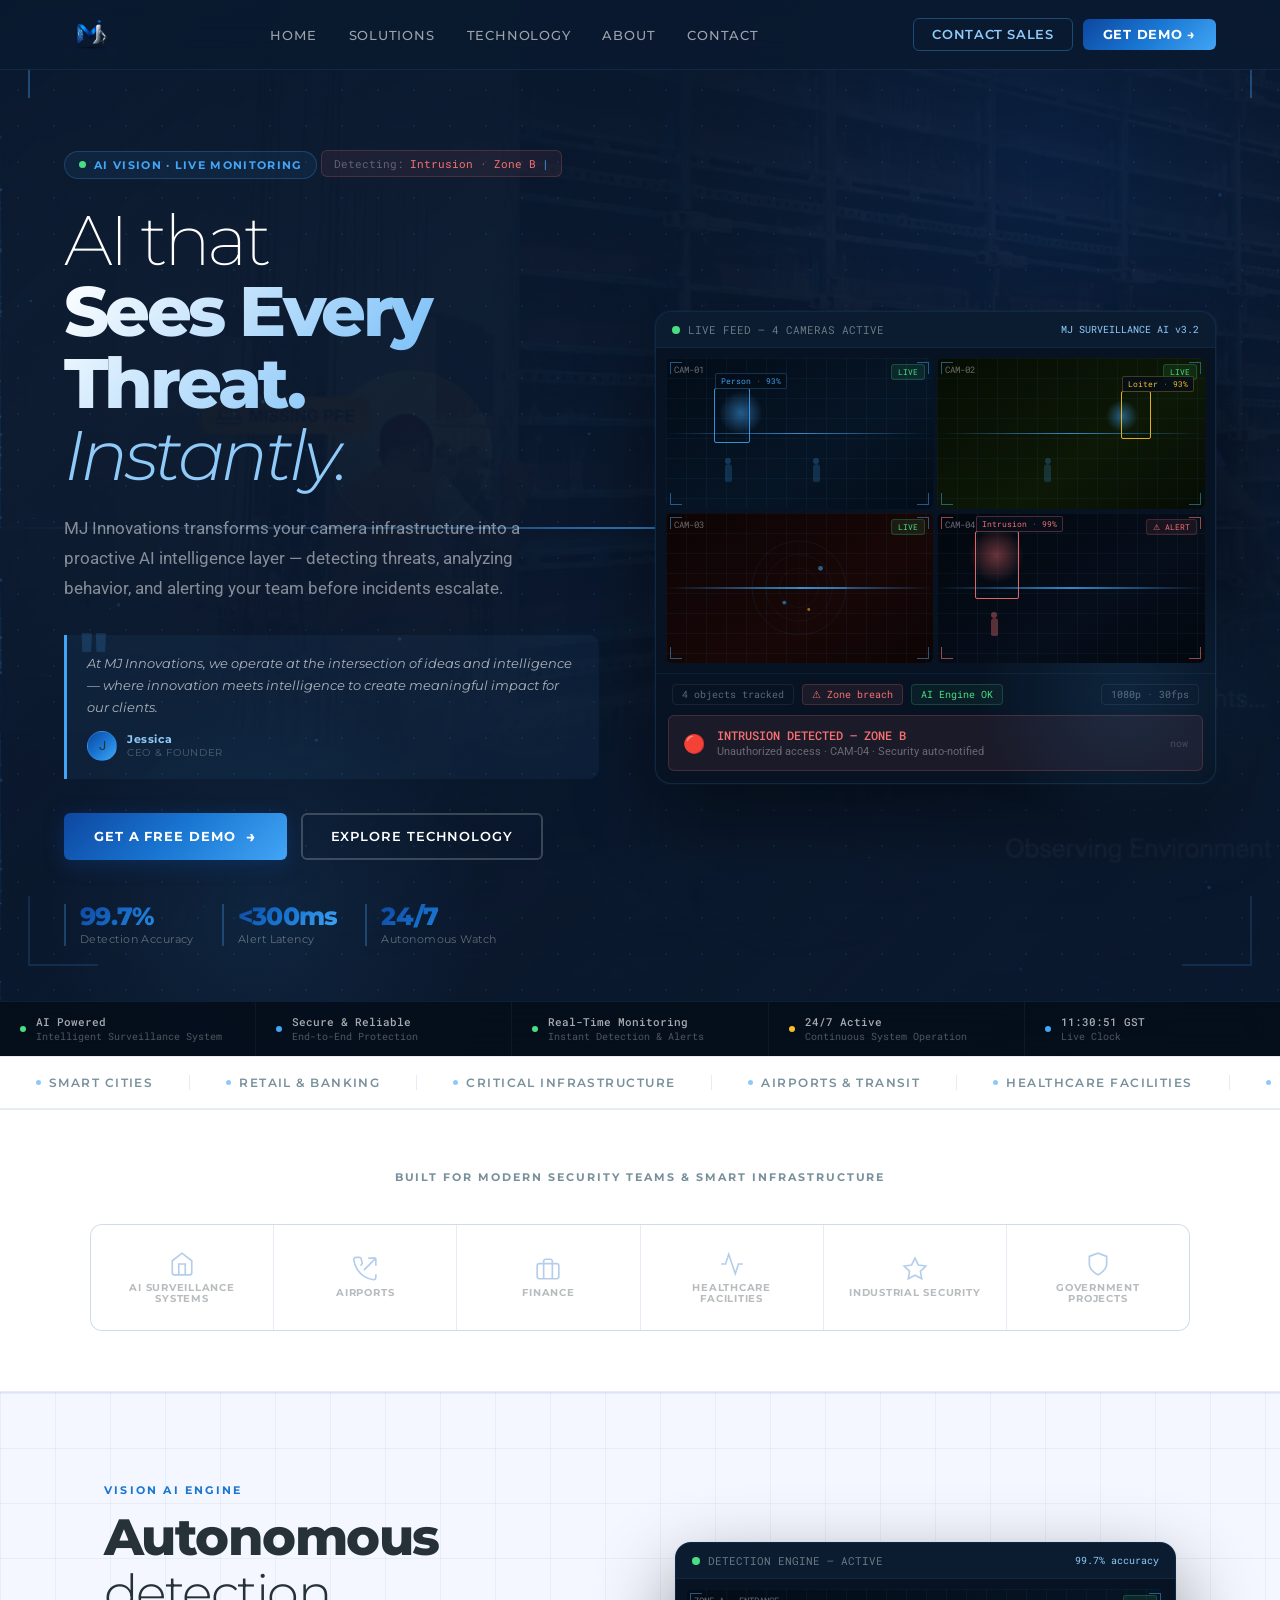
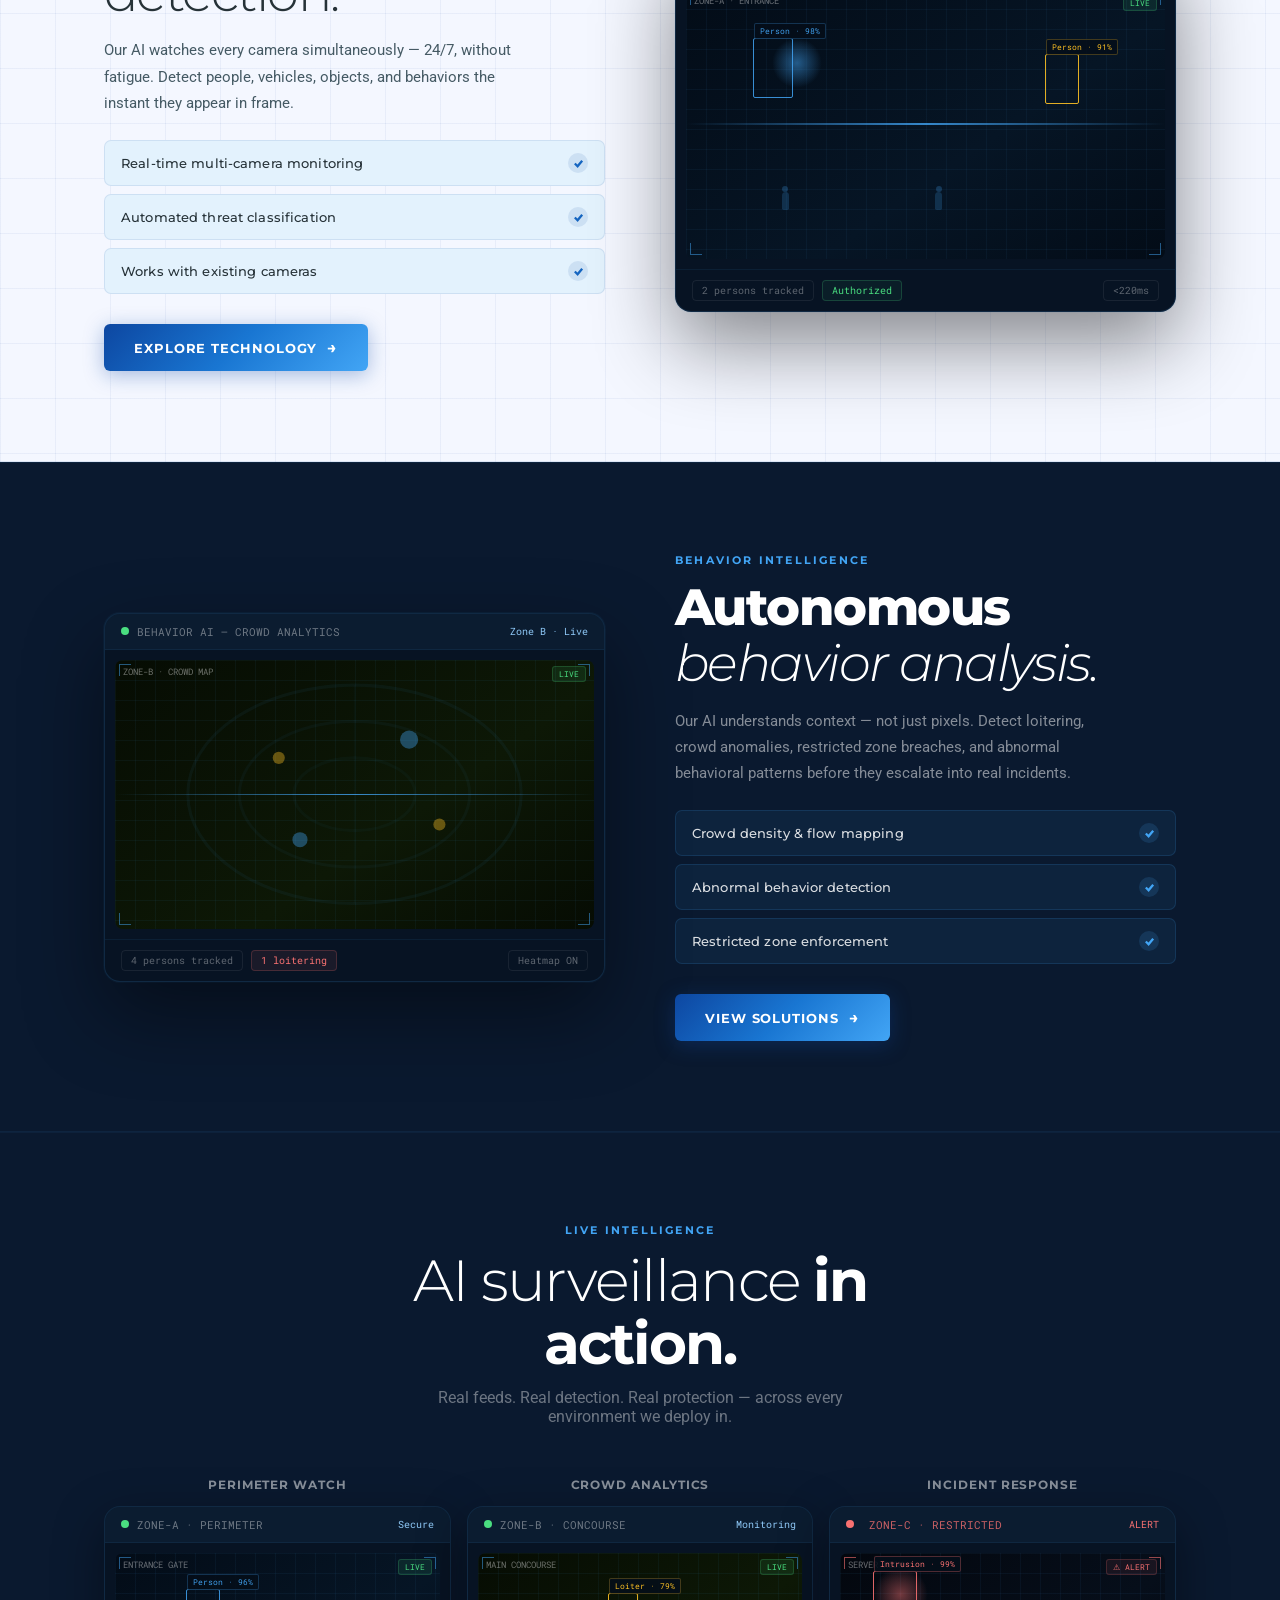
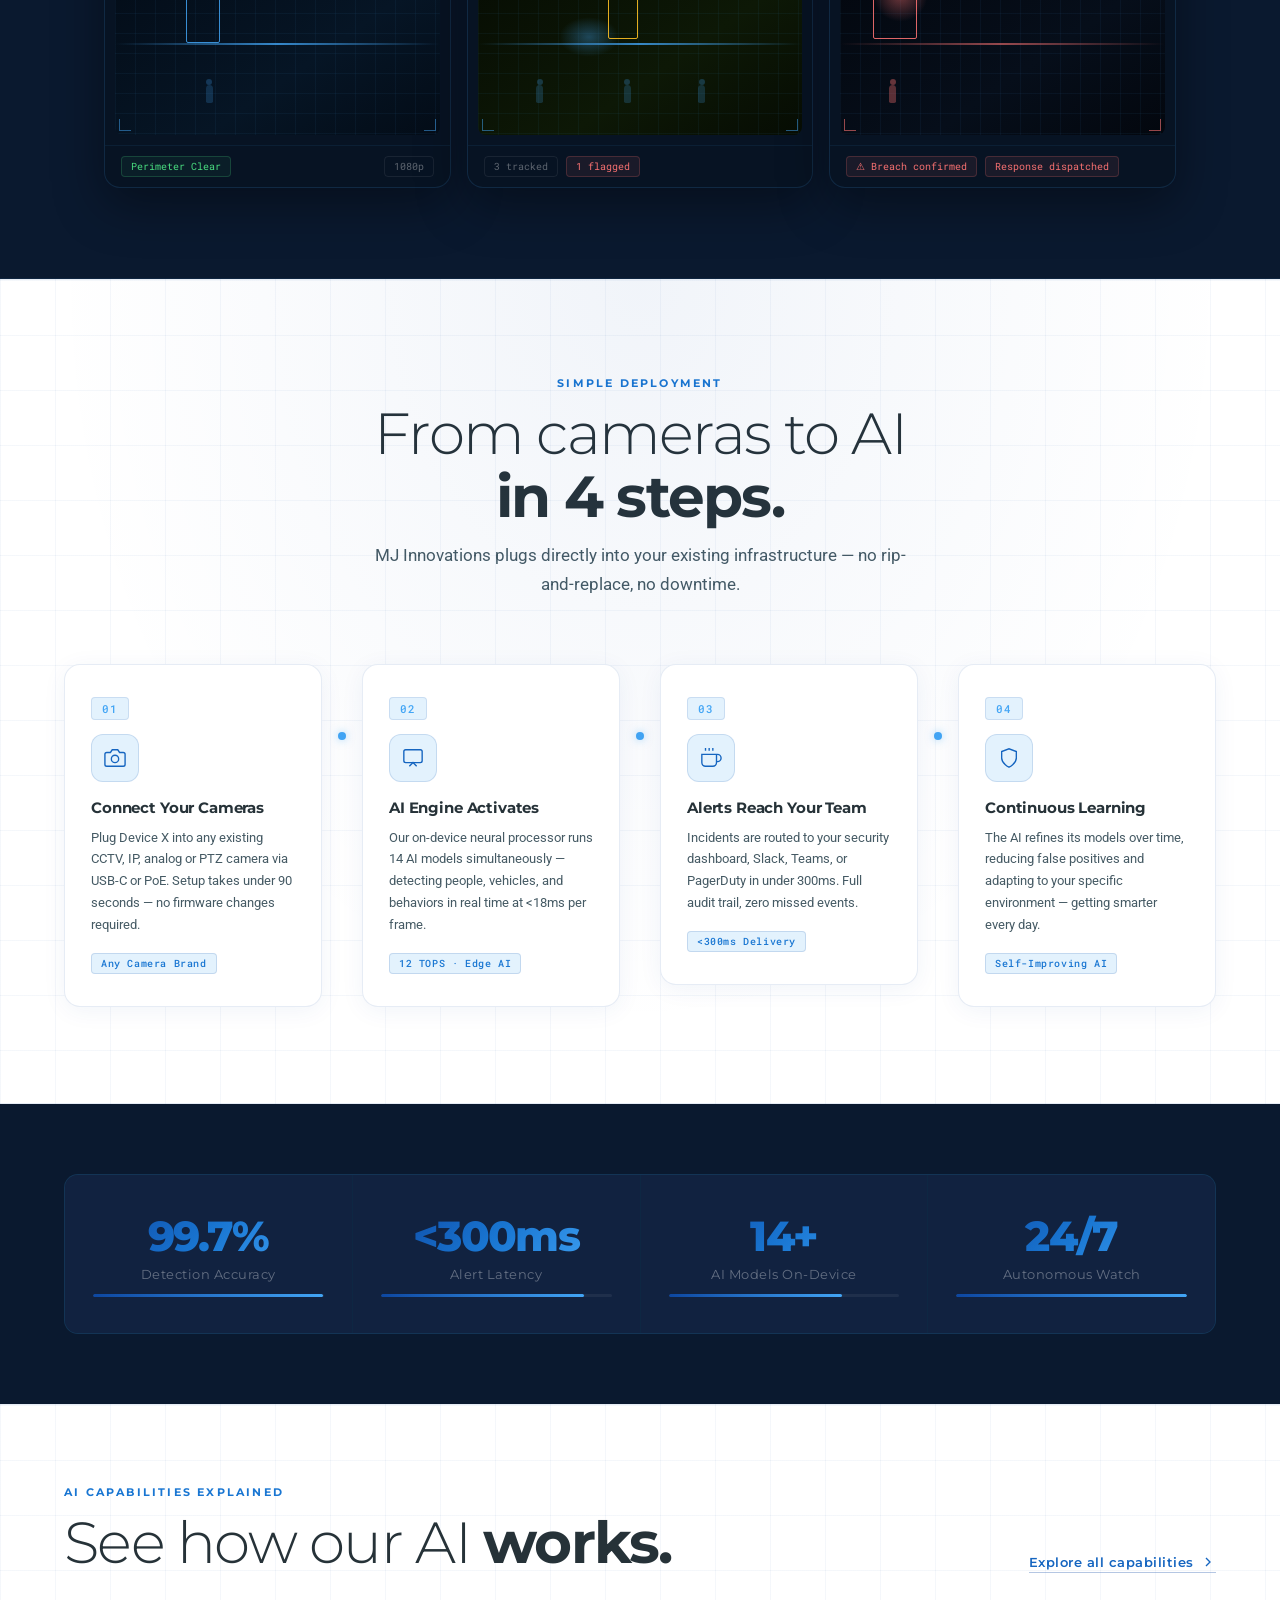
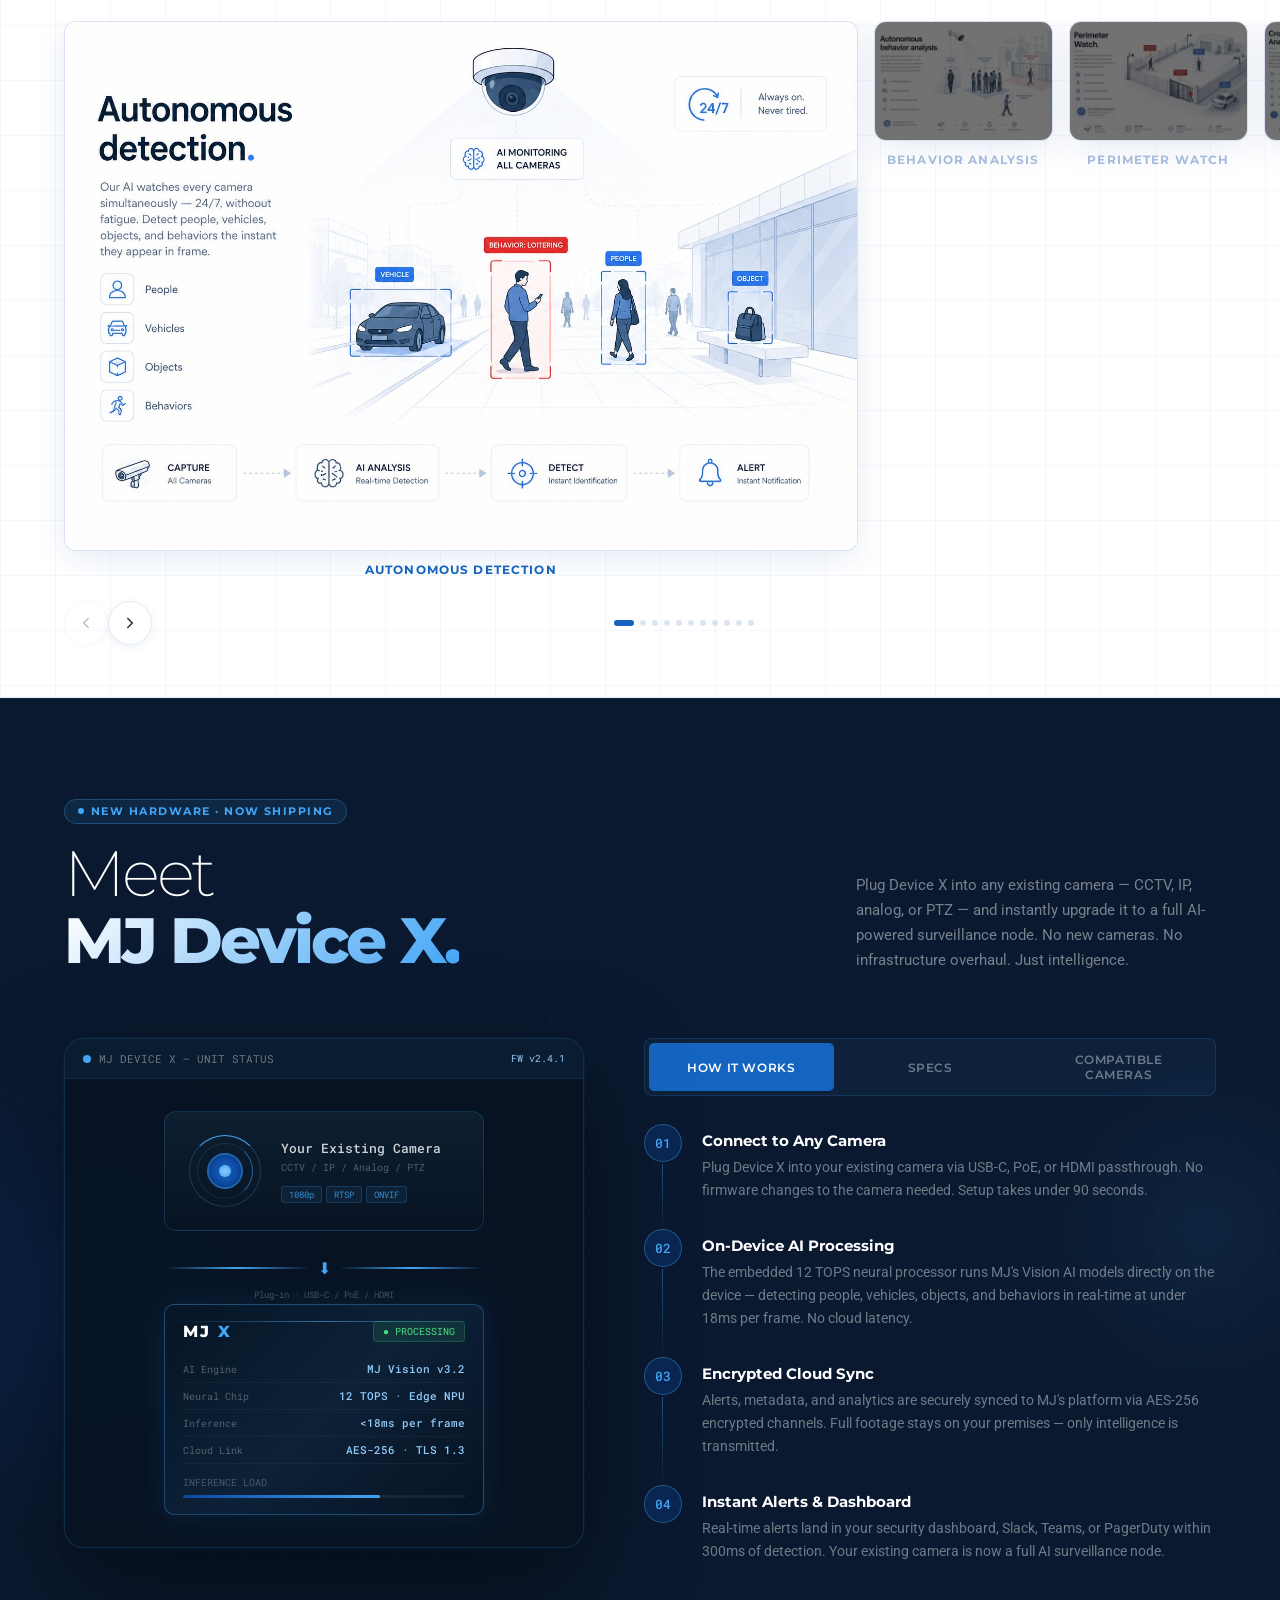
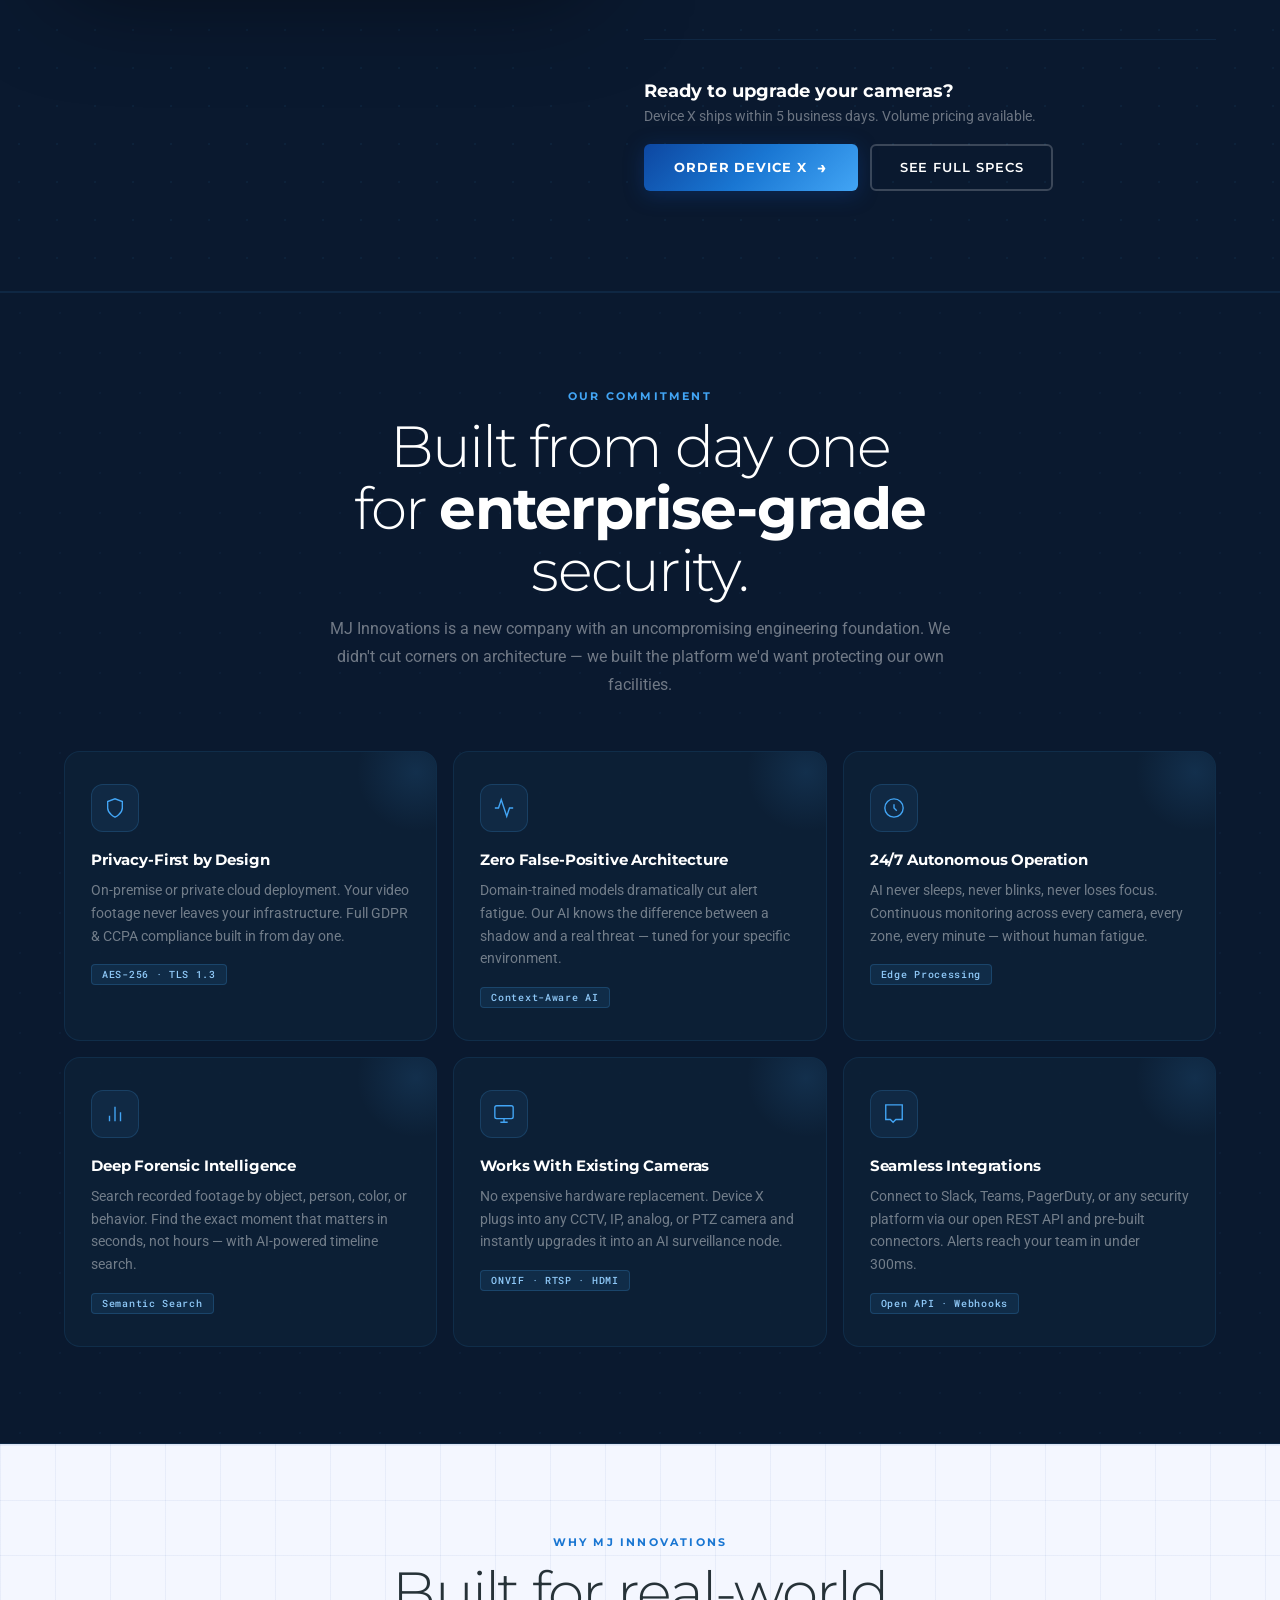
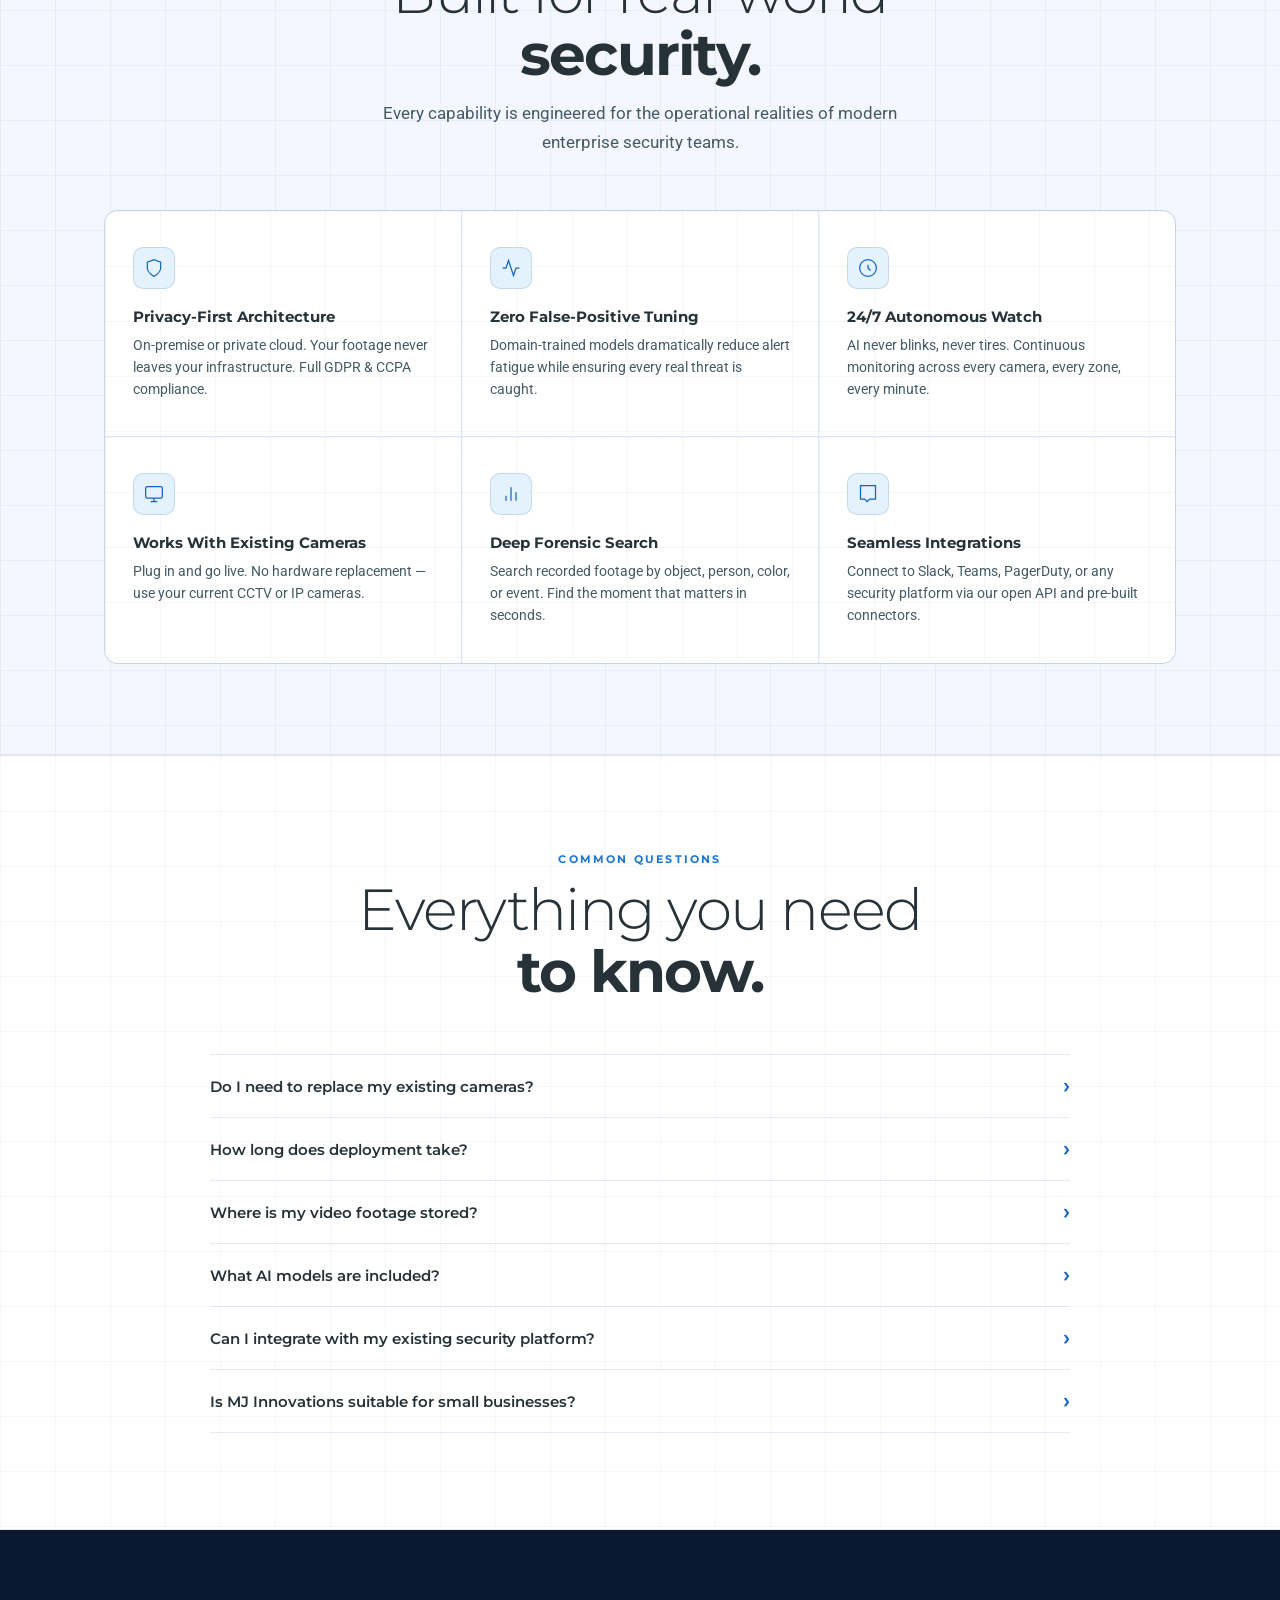
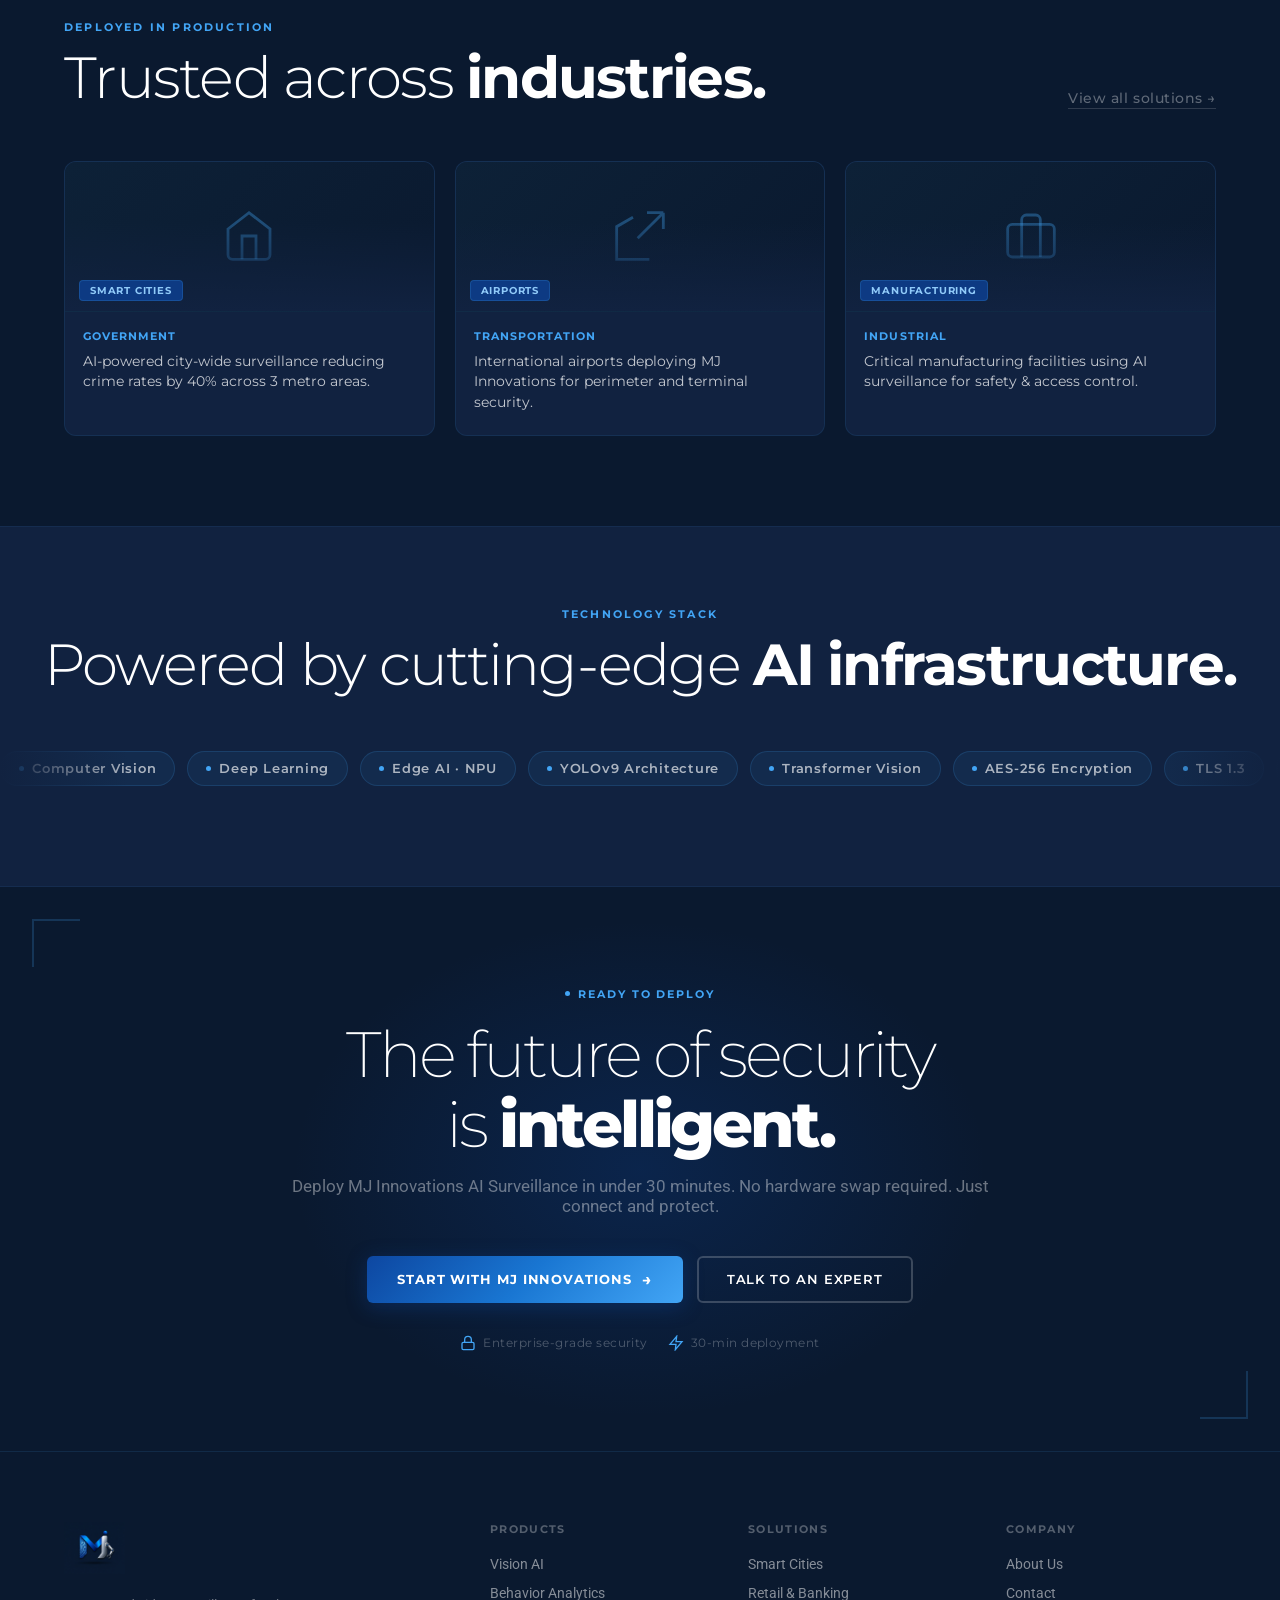
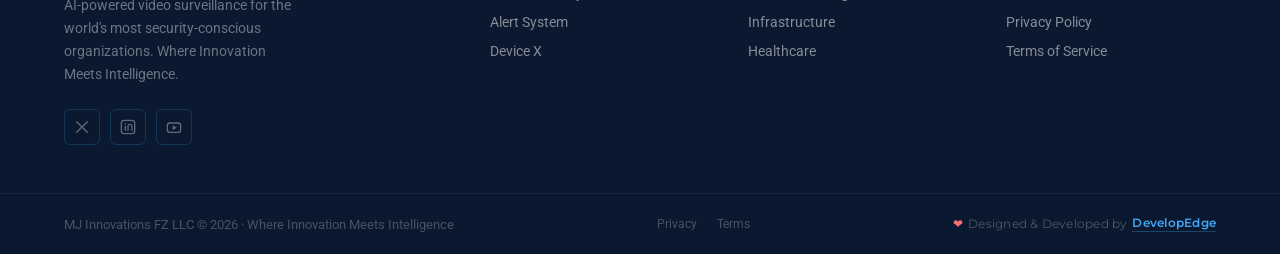
==== commit 7dff7a58: "Add files via upload" ====
--- a/index.html
+++ b/index.html
@@ -19,13 +19,13 @@
   <ul class="nav-links">
     <li><a href="index.html" class="active">Home</a></li>
     <li><a href="solutions.html">Solutions</a></li>
-    <li><a href="#">Technology</a></li>
-    <li><a href="#">About</a></li>
+    <li><a href="technology.html">Technology</a></li>
+    <li><a href="about.html">About</a></li>
     <li><a href="contact.html">Contact</a></li>
   </ul>
   <div class="nav-cta-group">
     <button class="btn-nav-outline" onclick="location.href='contact.html'">Contact Sales</button>
-    <button class="btn-nav-fill"    onclick="location.href='#'">Get Demo →</button>
+    <button class="btn-nav-fill"    onclick="location.href='get-demo.html'">Get Demo →</button>
   </div>
   <button class="nav-hamburger" id="hamburger" aria-label="Toggle menu">
     <span></span><span></span><span></span>
@@ -34,11 +34,11 @@
 <div class="nav-drawer" id="drawer">
   <a href="index.html">Home</a>
   <a href="solutions.html">Solutions</a>
-  <a href="#">Technology</a>
-  <a href="#">About</a>
+  <a href="technology.html">Technology</a>
+  <a href="about.html">About</a>
   <a href="contact.html">Contact</a>
   <div class="drawer-cta">
-    <button class="btn-primary" style="width:100%;justify-content:center" onclick="location.href='#'">Get a Demo →</button>
+    <button class="btn-primary" style="width:100%;justify-content:center" onclick="location.href='get-demo.html'">Get a Demo →</button>
   </div>
 </div>
 
@@ -64,6 +64,9 @@
       <div class="hero-live-badge">
         <span class="live-indicator"></span>AI Vision · Live Monitoring
       </div>
+      <div class="hero-typing-bar">
+        <span class="typing-prefix">Detecting: </span><span class="typing-text" id="typing-text">Intrusion · Zone B</span><span class="typing-cursor">|</span>
+      </div>
       <h1>
         AI that<br>
         <strong>Sees Every<br>Threat.</strong>
@@ -84,7 +87,7 @@
 
       <div class="hero-ctas">
         <button class="btn-primary" onclick="location.href='contact.html'">Get a Free Demo <span class="arrow-icon">→</span></button>
-        <button class="btn-secondary-light" onclick="location.href='#'">Explore Technology</button>
+        <button class="btn-secondary-light" onclick="location.href='technology.html'">Explore Technology</button>
       </div>
 
       <div class="hero-metrics">
@@ -322,7 +325,7 @@
         <li class="feat-pill">Automated threat classification     <span class="pill-check"><svg viewBox="0 0 12 12"><polyline points="2,6 5,9 10,3"/></svg></span></li>
         <li class="feat-pill">Works with existing cameras        <span class="pill-check"><svg viewBox="0 0 12 12"><polyline points="2,6 5,9 10,3"/></svg></span></li>
       </ul>
-      <button class="btn-primary" onclick="location.href='#'">Explore Technology <span class="arrow-icon">→</span></button>
+      <button class="btn-primary" onclick="location.href='technology.html'">Explore Technology <span class="arrow-icon">→</span></button>
     </div>
     <!-- Feed monitor instead of video -->
     <div class="fade-in" style="transition-delay:0.15s">
@@ -510,14 +513,83 @@
 </div>
 </div>
 
+<!-- ═══ HOW IT WORKS ══════════════════════════ -->
+<div class="hiw-section">
+  <div class="hiw-grid-bg"></div>
+  <div class="container">
+    <div class="fade-up" style="text-align:center;max-width:600px;margin:0 auto 64px">
+      <div class="eyebrow">Simple Deployment</div>
+      <h2 class="section-title">From cameras to AI<br><strong>in 4 steps.</strong></h2>
+      <p class="section-sub" style="text-align:center;margin:14px auto 0">MJ Innovations plugs directly into your existing infrastructure — no rip-and-replace, no downtime.</p>
+    </div>
+    <div class="hiw-steps">
+      <div class="hiw-step fade-up">
+        <div class="hiw-step-num">01</div>
+        <div class="hiw-step-icon">
+          <svg viewBox="0 0 24 24"><path d="M23 19a2 2 0 0 1-2 2H3a2 2 0 0 1-2-2V8a2 2 0 0 1 2-2h4l2-3h6l2 3h4a2 2 0 0 1 2 2z"/><circle cx="12" cy="13" r="4"/></svg>
+        </div>
+        <h3>Connect Your Cameras</h3>
+        <p>Plug Device X into any existing CCTV, IP, analog or PTZ camera via USB-C or PoE. Setup takes under 90 seconds — no firmware changes required.</p>
+        <div class="hiw-step-tag">Any Camera Brand</div>
+      </div>
+      <div class="hiw-connector"><div class="hiw-conn-line-h"></div><div class="hiw-conn-dot"></div></div>
+      <div class="hiw-step fade-up" style="transition-delay:0.12s">
+        <div class="hiw-step-num">02</div>
+        <div class="hiw-step-icon">
+          <svg viewBox="0 0 24 24"><rect x="2" y="3" width="20" height="14" rx="2"/><polyline points="8 21 12 17 16 21"/></svg>
+        </div>
+        <h3>AI Engine Activates</h3>
+        <p>Our on-device neural processor runs 14 AI models simultaneously — detecting people, vehicles, and behaviors in real time at &lt;18ms per frame.</p>
+        <div class="hiw-step-tag">12 TOPS · Edge AI</div>
+      </div>
+      <div class="hiw-connector"><div class="hiw-conn-line-h"></div><div class="hiw-conn-dot"></div></div>
+      <div class="hiw-step fade-up" style="transition-delay:0.24s">
+        <div class="hiw-step-num">03</div>
+        <div class="hiw-step-icon">
+          <svg viewBox="0 0 24 24"><path d="M18 8h1a4 4 0 0 1 0 8h-1M2 8h16v9a4 4 0 0 1-4 4H6a4 4 0 0 1-4-4V8zM6 1v3M10 1v3M14 1v3"/></svg>
+        </div>
+        <h3>Alerts Reach Your Team</h3>
+        <p>Incidents are routed to your security dashboard, Slack, Teams, or PagerDuty in under 300ms. Full audit trail, zero missed events.</p>
+        <div class="hiw-step-tag">&lt;300ms Delivery</div>
+      </div>
+      <div class="hiw-connector"><div class="hiw-conn-line-h"></div><div class="hiw-conn-dot"></div></div>
+      <div class="hiw-step fade-up" style="transition-delay:0.36s">
+        <div class="hiw-step-num">04</div>
+        <div class="hiw-step-icon">
+          <svg viewBox="0 0 24 24"><path d="M12 22s8-4 8-10V5l-8-3-8 3v7c0 6 8 10 8 10z"/></svg>
+        </div>
+        <h3>Continuous Learning</h3>
+        <p>The AI refines its models over time, reducing false positives and adapting to your specific environment — getting smarter every day.</p>
+        <div class="hiw-step-tag">Self-Improving AI</div>
+      </div>
+    </div>
+  </div>
+</div>
+
 <!-- ═══ STATS ══════════════════════════════════ -->
 <div style="background:var(--navy);padding:70px 5%">
 <div class="container">
   <div class="stats-grid stagger">
-    <div class="stat-box"><div class="stat-num">AI Enabled</div><div class="stat-label">Smart Surveillance</div></div>
-    <div class="stat-box"><div class="stat-num">Real-Time</div><div class="stat-label">Instant Detection</div></div>
-    <div class="stat-box"><div class="stat-num">99.7%</div><div class="stat-label">Detection Accuracy</div></div>
-    <div class="stat-box"><div class="stat-num">&lt;300ms</div><div class="stat-label">Alert Latency</div></div>
+    <div class="stat-box">
+      <div class="stat-num" data-count="99.7" data-suffix="%">99.7%</div>
+      <div class="stat-label">Detection Accuracy</div>
+      <div class="stat-bar"><div class="stat-bar-fill" style="width:99.7%"></div></div>
+    </div>
+    <div class="stat-box">
+      <div class="stat-num" data-count="300" data-prefix="<" data-suffix="ms">&#60;300ms</div>
+      <div class="stat-label">Alert Latency</div>
+      <div class="stat-bar"><div class="stat-bar-fill" style="width:88%"></div></div>
+    </div>
+    <div class="stat-box">
+      <div class="stat-num" data-count="14" data-suffix="+">14+</div>
+      <div class="stat-label">AI Models On-Device</div>
+      <div class="stat-bar"><div class="stat-bar-fill" style="width:75%"></div></div>
+    </div>
+    <div class="stat-box">
+      <div class="stat-num" data-count="24" data-suffix="/7">24/7</div>
+      <div class="stat-label">Autonomous Watch</div>
+      <div class="stat-bar"><div class="stat-bar-fill" style="width:100%"></div></div>
+    </div>
   </div>
 </div>
 </div>
@@ -539,42 +611,58 @@
 
       <!-- SLIDE 1 — Autonomous Detection -->
       <div class="islide">
-        <div class="islide-img">
-          <img src="assets/images/Autonomous_detection.png" alt="Autonomous Detection" loading="lazy">
-        </div>
+        <div class="islide-img"><img src="assets/images/Autonomous_detection.png" alt="Autonomous Detection" loading="lazy"></div>
         <div class="islide-label">Autonomous Detection</div>
       </div>
-
       <!-- SLIDE 2 — Behavior Analysis -->
       <div class="islide">
-        <div class="islide-img">
-          <img src="assets/images/Autonomous_behavior_analysis.png" alt="Behavior Analysis" loading="lazy">
-        </div>
+        <div class="islide-img"><img src="assets/images/Autonomous_behavior_analysis.png" alt="Behavior Analysis" loading="lazy"></div>
         <div class="islide-label">Behavior Analysis</div>
       </div>
-
       <!-- SLIDE 3 — Perimeter Watch -->
       <div class="islide">
-        <div class="islide-img">
-          <img src="assets/images/perimeter_watch.png" alt="Perimeter Watch" loading="lazy">
-        </div>
+        <div class="islide-img"><img src="assets/images/perimeter_watch.png" alt="Perimeter Watch" loading="lazy"></div>
         <div class="islide-label">Perimeter Watch</div>
       </div>
-
       <!-- SLIDE 4 — Crowd Analytics -->
       <div class="islide">
-        <div class="islide-img">
-          <img src="assets/images/crowd_analytics.png" alt="Crowd Analytics" loading="lazy">
-        </div>
+        <div class="islide-img"><img src="assets/images/crowd_analytics.png" alt="Crowd Analytics" loading="lazy"></div>
         <div class="islide-label">Crowd Analytics</div>
       </div>
-
       <!-- SLIDE 5 — Incident Response -->
       <div class="islide">
-        <div class="islide-img">
-          <img src="assets/images/incident_response.png" alt="Incident Response" loading="lazy">
-        </div>
+        <div class="islide-img"><img src="assets/images/incident_response.png" alt="Incident Response" loading="lazy"></div>
         <div class="islide-label">Incident Response</div>
+      </div>
+      <!-- SLIDE 6 — Smart Cities -->
+      <div class="islide">
+        <div class="islide-img"><img src="assets/images/Urban_Intelligence_Smart_Cities.png" alt="Urban Intelligence & Smart Cities" loading="lazy"></div>
+        <div class="islide-label">Smart Cities</div>
+      </div>
+      <!-- SLIDE 7 — Airports & Transit -->
+      <div class="islide">
+        <div class="islide-img"><img src="assets/images/Airports_Rail_Transit_Hubs.png" alt="Airports, Rail & Transit Hubs" loading="lazy"></div>
+        <div class="islide-label">Airports & Transit</div>
+      </div>
+      <!-- SLIDE 8 — Retail & Banking -->
+      <div class="islide">
+        <div class="islide-img"><img src="assets/images/Retail_Banking_Financial.png" alt="Retail, Banking & Financial" loading="lazy"></div>
+        <div class="islide-label">Retail & Banking</div>
+      </div>
+      <!-- SLIDE 9 — Healthcare -->
+      <div class="islide">
+        <div class="islide-img"><img src="assets/images/Healthcare_Medical_Facilities.png" alt="Healthcare & Medical Facilities" loading="lazy"></div>
+        <div class="islide-label">Healthcare</div>
+      </div>
+      <!-- SLIDE 10 — Manufacturing -->
+      <div class="islide">
+        <div class="islide-img"><img src="assets/images/Manufacturing_Industrial.png" alt="Manufacturing & Industrial" loading="lazy"></div>
+        <div class="islide-label">Manufacturing</div>
+      </div>
+      <!-- SLIDE 11 — Government -->
+      <div class="islide">
+        <div class="islide-img"><img src="assets/images/Government_Critical_Infrastructure.png" alt="Government & Critical Infrastructure" loading="lazy"></div>
+        <div class="islide-label">Government & Infrastructure</div>
       </div>
 
     </div><!-- /islider-track -->
@@ -769,7 +857,7 @@
               <span style="font-family:var(--font-head);font-size:11px;font-weight:700;color:var(--blue-pale);background:rgba(66,165,245,0.1);border:1px solid rgba(66,165,245,0.2);padding:3px 10px;border-radius:4px">CE</span>
               <span style="font-family:var(--font-head);font-size:11px;font-weight:700;color:var(--blue-pale);background:rgba(66,165,245,0.1);border:1px solid rgba(66,165,245,0.2);padding:3px 10px;border-radius:4px">FCC</span>
               <span style="font-family:var(--font-head);font-size:11px;font-weight:700;color:var(--blue-pale);background:rgba(66,165,245,0.1);border:1px solid rgba(66,165,245,0.2);padding:3px 10px;border-radius:4px">RoHS</span>
-              <span style="font-family:var(--font-head);font-size:11px;font-weight:700;color:var(--blue-pale);background:rgba(66,165,245,0.1);border:1px solid rgba(66,165,245,0.2);padding:3px 10px;border-radius:4px">ISO</span>
+              <span style="font-family:var(--font-head);font-size:11px;font-weight:700;color:var(--blue-pale);background:rgba(66,165,245,0.1);border:1px solid rgba(66,165,245,0.2);padding:3px 10px;border-radius:4px">ISO 27001</span>
               <span style="font-family:var(--font-head);font-size:11px;font-weight:700;color:var(--blue-pale);background:rgba(66,165,245,0.1);border:1px solid rgba(66,165,245,0.2);padding:3px 10px;border-radius:4px">NDAA</span>
             </div>
           </div>
@@ -814,9 +902,64 @@
           </div>
           <div style="display:flex;gap:12px;flex-wrap:wrap">
             <button class="btn-primary" onclick="location.href='contact.html'">Order Device X <span class="arrow-icon">→</span></button>
-            <button class="btn-secondary-light" onclick="location.href='#'">See Full Specs</button>
-          </div>
-        </div>
+            <button class="btn-secondary-light" onclick="location.href='technology.html'">See Full Specs</button>
+          </div>
+        </div>
+      </div>
+    </div>
+  </div>
+</div>
+
+<!-- ═══ TRUST SIGNALS (new startup framing) ═══════ -->
+<div class="trust-section">
+  <div class="container">
+    <div class="fade-up" style="text-align:center;max-width:640px;margin:0 auto 52px">
+      <div class="eyebrow eyebrow-light">Our Commitment</div>
+      <h2 class="section-title" style="color:#fff">Built from day one<br>for <strong>enterprise-grade</strong> security.</h2>
+      <p style="color:rgba(255,255,255,0.42);margin-top:14px;font-size:1rem;line-height:1.75">MJ Innovations is a new company with an uncompromising engineering foundation. We didn't cut corners on architecture — we built the platform we'd want protecting our own facilities.</p>
+    </div>
+    <div class="trust-cards stagger">
+      <div class="trust-card">
+        <div class="trust-card-glow"></div>
+        <div class="trust-icon"><svg viewBox="0 0 24 24"><path d="M12 22s8-4 8-10V5l-8-3-8 3v7c0 6 8 10 8 10z"/></svg></div>
+        <h3>Privacy-First by Design</h3>
+        <p>On-premise or private cloud deployment. Your video footage never leaves your infrastructure. Full GDPR &amp; CCPA compliance built in from day one.</p>
+        <div class="trust-card-tag">AES-256 · TLS 1.3</div>
+      </div>
+      <div class="trust-card">
+        <div class="trust-card-glow"></div>
+        <div class="trust-icon"><svg viewBox="0 0 24 24"><polyline points="22 12 18 12 15 21 9 3 6 12 2 12"/></svg></div>
+        <h3>Zero False-Positive Architecture</h3>
+        <p>Domain-trained models dramatically cut alert fatigue. Our AI knows the difference between a shadow and a real threat — tuned for your specific environment.</p>
+        <div class="trust-card-tag">Context-Aware AI</div>
+      </div>
+      <div class="trust-card">
+        <div class="trust-card-glow"></div>
+        <div class="trust-icon"><svg viewBox="0 0 24 24"><circle cx="12" cy="12" r="10"/><path d="M12 8v4l3 3"/></svg></div>
+        <h3>24/7 Autonomous Operation</h3>
+        <p>AI never sleeps, never blinks, never loses focus. Continuous monitoring across every camera, every zone, every minute — without human fatigue.</p>
+        <div class="trust-card-tag">Edge Processing</div>
+      </div>
+      <div class="trust-card">
+        <div class="trust-card-glow"></div>
+        <div class="trust-icon"><svg viewBox="0 0 24 24"><path d="M18 20V10M12 20V4M6 20v-6"/></svg></div>
+        <h3>Deep Forensic Intelligence</h3>
+        <p>Search recorded footage by object, person, color, or behavior. Find the exact moment that matters in seconds, not hours — with AI-powered timeline search.</p>
+        <div class="trust-card-tag">Semantic Search</div>
+      </div>
+      <div class="trust-card">
+        <div class="trust-card-glow"></div>
+        <div class="trust-icon"><svg viewBox="0 0 24 24"><rect x="2" y="3" width="20" height="14" rx="2"/><path d="M8 21h8M12 17v4"/></svg></div>
+        <h3>Works With Existing Cameras</h3>
+        <p>No expensive hardware replacement. Device X plugs into any CCTV, IP, analog, or PTZ camera and instantly upgrades it into an AI surveillance node.</p>
+        <div class="trust-card-tag">ONVIF · RTSP · HDMI</div>
+      </div>
+      <div class="trust-card">
+        <div class="trust-card-glow"></div>
+        <div class="trust-icon"><svg viewBox="0 0 24 24"><path d="M21 2H3v16h5l3 3 3-3h7V2z"/></svg></div>
+        <h3>Seamless Integrations</h3>
+        <p>Connect to Slack, Teams, PagerDuty, or any security platform via our open REST API and pre-built connectors. Alerts reach your team in under 300ms.</p>
+        <div class="trust-card-tag">Open API · Webhooks</div>
       </div>
     </div>
   </div>
@@ -841,6 +984,42 @@
 </div>
 </div>
 
+<!-- ═══ FAQ SECTION ════════════════════════════ -->
+<div class="faq-section">
+  <div class="container" style="max-width:860px">
+    <div class="fade-up" style="text-align:center;margin-bottom:52px">
+      <div class="eyebrow">Common Questions</div>
+      <h2 class="section-title">Everything you need<br><strong>to know.</strong></h2>
+    </div>
+    <div class="faq-list">
+      <div class="faq-item">
+        <button class="faq-q" onclick="toggleFaq(this)">Do I need to replace my existing cameras?<span class="faq-arrow">›</span></button>
+        <div class="faq-a"><p>No — that's the key advantage of MJ Innovations. Device X plugs into any existing camera (CCTV, IP, PTZ, analog) and instantly upgrades it into a full AI surveillance node. You keep your existing infrastructure investment.</p></div>
+      </div>
+      <div class="faq-item">
+        <button class="faq-q" onclick="toggleFaq(this)">How long does deployment take?<span class="faq-arrow">›</span></button>
+        <div class="faq-a"><p>Most deployments are live in under 30 minutes. Device X setup takes under 90 seconds per camera. Our onboarding team provides full remote support — no on-site engineers required for standard installations.</p></div>
+      </div>
+      <div class="faq-item">
+        <button class="faq-q" onclick="toggleFaq(this)">Where is my video footage stored?<span class="faq-arrow">›</span></button>
+        <div class="faq-a"><p>Your raw video footage never leaves your premises. Only AI metadata, alerts, and anonymized analytics are transmitted to our platform — encrypted via AES-256 and TLS 1.3. You maintain complete sovereignty over your footage.</p></div>
+      </div>
+      <div class="faq-item">
+        <button class="faq-q" onclick="toggleFaq(this)">What AI models are included?<span class="faq-arrow">›</span></button>
+        <div class="faq-a"><p>Device X ships with 14 on-device AI models including person detection, vehicle classification, face detection (privacy-compliant), loitering detection, crowd density analysis, perimeter breach, object left/removed, and more. New models are pushed via OTA updates.</p></div>
+      </div>
+      <div class="faq-item">
+        <button class="faq-q" onclick="toggleFaq(this)">Can I integrate with my existing security platform?<span class="faq-arrow">›</span></button>
+        <div class="faq-a"><p>Yes. MJ Innovations provides a REST API, webhooks, and pre-built connectors for Slack, Microsoft Teams, PagerDuty, Milestone, Genetec, and Avigilon. Custom integrations are available for enterprise deployments.</p></div>
+      </div>
+      <div class="faq-item">
+        <button class="faq-q" onclick="toggleFaq(this)">Is MJ Innovations suitable for small businesses?<span class="faq-arrow">›</span></button>
+        <div class="faq-a"><p>Absolutely. Our platform scales from a single camera to thousands. We offer flexible licensing — pay per device or per site. We're here to bring enterprise-grade AI security to organizations of every size.</p></div>
+      </div>
+    </div>
+  </div>
+</div>
+
 <!-- ═══ CASE STUDIES ══════════════════════════ -->
 <div style="background:var(--navy);padding:90px 5%">
 <div class="container-wide">
@@ -875,6 +1054,43 @@
     </div>
   </div>
 </div>
+</div>
+
+<!-- ═══ TECH STACK TICKER ════════════════════ -->
+<div class="tech-ticker-section">
+  <div class="container" style="text-align:center;margin-bottom:36px">
+    <div class="eyebrow eyebrow-light">Technology Stack</div>
+    <h2 class="section-title" style="color:#fff">Powered by cutting-edge <strong>AI infrastructure.</strong></h2>
+  </div>
+  <div class="tech-ticker-wrap">
+    <div class="tech-ticker-track" id="tech-ticker">
+      <span class="tech-tag"><span class="tech-tag-dot"></span>Computer Vision</span>
+      <span class="tech-tag"><span class="tech-tag-dot"></span>Deep Learning</span>
+      <span class="tech-tag"><span class="tech-tag-dot"></span>Edge AI · NPU</span>
+      <span class="tech-tag"><span class="tech-tag-dot"></span>YOLOv9 Architecture</span>
+      <span class="tech-tag"><span class="tech-tag-dot"></span>Transformer Vision</span>
+      <span class="tech-tag"><span class="tech-tag-dot"></span>AES-256 Encryption</span>
+      <span class="tech-tag"><span class="tech-tag-dot"></span>TLS 1.3</span>
+      <span class="tech-tag"><span class="tech-tag-dot"></span>ONVIF / RTSP</span>
+      <span class="tech-tag"><span class="tech-tag-dot"></span>REST API · Webhooks</span>
+      <span class="tech-tag"><span class="tech-tag-dot"></span>Real-Time Analytics</span>
+      <span class="tech-tag"><span class="tech-tag-dot"></span>Multi-Camera Fusion</span>
+      <span class="tech-tag"><span class="tech-tag-dot"></span>OTA Model Updates</span>
+      <!-- duplicate for infinite scroll -->
+      <span class="tech-tag"><span class="tech-tag-dot"></span>Computer Vision</span>
+      <span class="tech-tag"><span class="tech-tag-dot"></span>Deep Learning</span>
+      <span class="tech-tag"><span class="tech-tag-dot"></span>Edge AI · NPU</span>
+      <span class="tech-tag"><span class="tech-tag-dot"></span>YOLOv9 Architecture</span>
+      <span class="tech-tag"><span class="tech-tag-dot"></span>Transformer Vision</span>
+      <span class="tech-tag"><span class="tech-tag-dot"></span>AES-256 Encryption</span>
+      <span class="tech-tag"><span class="tech-tag-dot"></span>TLS 1.3</span>
+      <span class="tech-tag"><span class="tech-tag-dot"></span>ONVIF / RTSP</span>
+      <span class="tech-tag"><span class="tech-tag-dot"></span>REST API · Webhooks</span>
+      <span class="tech-tag"><span class="tech-tag-dot"></span>Real-Time Analytics</span>
+      <span class="tech-tag"><span class="tech-tag-dot"></span>Multi-Camera Fusion</span>
+      <span class="tech-tag"><span class="tech-tag-dot"></span>OTA Model Updates</span>
+    </div>
+  </div>
 </div>
 
 <!-- ═══ CTA ════════════════════════════════════ -->
@@ -929,10 +1145,10 @@
     <div class="footer-col">
       <h5>Products</h5>
       <ul>
-        <li><a href="#">Vision AI</a></li>
-        <li><a href="#">Behavior Analytics</a></li>
-        <li><a href="#">Alert System</a></li>
-        <li><a href="#">Device X</a></li>
+        <li><a href="technology.html">Vision AI</a></li>
+        <li><a href="technology.html">Behavior Analytics</a></li>
+        <li><a href="technology.html">Alert System</a></li>
+        <li><a href="technology.html">Device X</a></li>
       </ul>
     </div>
     <div class="footer-col">
@@ -947,7 +1163,7 @@
     <div class="footer-col">
       <h5>Company</h5>
       <ul>
-        <li><a href="#">About Us</a></li>
+        <li><a href="about.html">About Us</a></li>
         <li><a href="contact.html">Contact</a></li>
         <li><a href="privacy-policy.html">Privacy Policy</a></li>
         <li><a href="terms-conditions.html">Terms of Service</a></li>
--- a/css/shared.css
+++ b/css/shared.css
@@ -0,0 +1,969 @@
+/* ═══════════════════════════════════════════════════
+   MJ INNOVATIONS FZ LLC — Shared Stylesheet v3
+   WHERE INNOVATION MEETS INTELLIGENCE
+   External CSS — applies to all pages
+═══════════════════════════════════════════════════ */
+
+@import url('https://fonts.googleapis.com/css2?family=Montserrat:ital,wght@0,200;0,300;0,400;0,500;0,600;0,700;0,800;1,200;1,300&family=Roboto:wght@300;400;500&family=Roboto+Mono:wght@400;500&display=swap');
+
+/* ── RESET ── */
+*, *::before, *::after { box-sizing: border-box; margin: 0; padding: 0; }
+
+/* ── DESIGN TOKENS ── */
+:root {
+  /* Blues */
+  --blue-deep:    #0D47A1;
+  --blue-mid:     #1565C0;
+  --blue-bright:  #1976D2;
+  --blue-light:   #42A5F5;
+  --blue-pale:    #90CAF9;
+  --blue-tint:    #E3F2FD;
+  /* Dark backgrounds */
+  --navy:         #0A192F;
+  --navy2:        #0D2137;
+  --navy3:        #112240;
+  --navy4:        #071323;
+  /* Text */
+  --text-dark:    #263238;
+  --text-mid:     #455A64;
+  --text-light:   #78909C;
+  /* Backgrounds */
+  --bg-white:     #FFFFFF;
+  --bg-light:     #F8FAFF;
+  --bg-grid:      #F4F7FF;
+  /* Accents */
+  --accent-grad:  linear-gradient(135deg, #0D47A1, #1976D2, #42A5F5);
+  --border-light: rgba(13,71,161,0.1);
+  --border-dark:  rgba(255,255,255,0.07);
+  /* Alert colors */
+  --red:          #f87171;
+  --red-bg:       rgba(248,113,113,0.08);
+  --red-border:   rgba(248,113,113,0.2);
+  --amber:        #fbbf24;
+  --green:        #4ade80;
+  /* Fonts */
+  --font-head:    'Montserrat', sans-serif;
+  --font-body:    'Roboto', sans-serif;
+  --font-mono:    'Roboto Mono', monospace;
+  /* Spacing */
+  --section-pad:  90px 5%;
+  --section-pad-sm: 60px 5%;
+  /* Radius */
+  --radius-sm:    6px;
+  --radius-md:    12px;
+  --radius-lg:    16px;
+}
+
+/* ── BASE ── */
+html { scroll-behavior: smooth; font-size: 16px; }
+body {
+  font-family: var(--font-body);
+  color: var(--text-dark);
+  background: var(--bg-white);
+  -webkit-font-smoothing: antialiased;
+  overflow-x: hidden;
+}
+a { text-decoration: none; color: inherit; }
+img { max-width: 100%; display: block; }
+
+/* ── GRID BACKGROUNDS ── */
+.grid-bg {
+  background-color: var(--bg-grid);
+  background-image:
+    linear-gradient(rgba(13,71,161,0.055) 1px, transparent 1px),
+    linear-gradient(90deg, rgba(13,71,161,0.055) 1px, transparent 1px);
+  background-size: 55px 55px;
+}
+.grid-bg-dark {
+  background-color: var(--navy);
+  background-image:
+    linear-gradient(rgba(66,165,245,0.04) 1px, transparent 1px),
+    linear-gradient(90deg, rgba(66,165,245,0.04) 1px, transparent 1px);
+  background-size: 55px 55px;
+}
+
+/* ══════════════════════════════════
+   NAVIGATION
+══════════════════════════════════ */
+#main-nav {
+  position: fixed; top: 0; left: 0; right: 0; z-index: 1000;
+  display: flex; align-items: center; justify-content: space-between;
+  padding: 0 5%; height: 70px;
+  background: rgba(10,25,47,0.92);
+  backdrop-filter: blur(16px);
+  -webkit-backdrop-filter: blur(16px);
+  border-bottom: 1px solid rgba(66,165,245,0.12);
+  transition: background 0.3s, box-shadow 0.3s;
+}
+#main-nav.scrolled {
+  background: rgba(10,25,47,0.98);
+  box-shadow: 0 4px 32px rgba(0,0,0,0.3);
+}
+.nav-logo-wrap { display: flex; align-items: center; }
+.nav-logo-wrap img { height: 44px; width: auto; }
+
+.nav-links { display: flex; align-items: center; list-style: none; }
+.nav-links a {
+  padding: 0 16px;
+  font-family: var(--font-head); font-size: 13px; font-weight: 500;
+  letter-spacing: 0.06em; text-transform: uppercase;
+  color: rgba(255,255,255,0.6);
+  display: block; height: 70px; line-height: 70px;
+  transition: color 0.2s; position: relative;
+}
+.nav-links a::after {
+  content: ''; position: absolute; bottom: 0; left: 16px; right: 16px;
+  height: 2px; background: var(--blue-light);
+  transform: scaleX(0); transition: transform 0.25s;
+}
+.nav-links a:hover { color: #fff; }
+.nav-links a:hover::after,
+.nav-links a.active::after { transform: scaleX(1); }
+.nav-links a.active { color: var(--blue-pale); }
+
+.nav-cta-group { display: flex; align-items: center; gap: 10px; }
+
+.btn-nav-outline {
+  padding: 8px 18px; border: 1px solid rgba(66,165,245,0.35);
+  border-radius: var(--radius-sm);
+  font-family: var(--font-head); font-size: 12.5px; font-weight: 600;
+  letter-spacing: 0.05em; text-transform: uppercase;
+  color: var(--blue-pale); background: transparent; cursor: pointer;
+  transition: all 0.2s;
+}
+.btn-nav-outline:hover {
+  background: rgba(66,165,245,0.1);
+  border-color: var(--blue-light); color: #fff;
+}
+.btn-nav-fill {
+  padding: 8px 20px; border: none; border-radius: var(--radius-sm);
+  background: var(--accent-grad);
+  font-family: var(--font-head); font-size: 12.5px; font-weight: 700;
+  letter-spacing: 0.06em; text-transform: uppercase;
+  color: #fff; cursor: pointer;
+  transition: opacity 0.2s, transform 0.15s;
+}
+.btn-nav-fill:hover { opacity: 0.88; transform: translateY(-1px); }
+
+/* Hamburger */
+.nav-hamburger {
+  display: none; flex-direction: column; gap: 5px;
+  background: none; border: none; cursor: pointer; padding: 4px;
+}
+.nav-hamburger span {
+  display: block; width: 24px; height: 2px;
+  background: var(--blue-pale); border-radius: 2px; transition: all 0.3s;
+}
+.nav-hamburger.open span:nth-child(1) { transform: rotate(45deg) translate(5px,5px); }
+.nav-hamburger.open span:nth-child(2) { opacity: 0; }
+.nav-hamburger.open span:nth-child(3) { transform: rotate(-45deg) translate(5px,-5px); }
+
+/* Mobile drawer */
+.nav-drawer {
+  display: none; position: fixed; top: 70px; left: 0; right: 0;
+  background: rgba(10,25,47,0.98);
+  border-bottom: 1px solid var(--border-dark);
+  padding: 20px 5% 28px; z-index: 999;
+  flex-direction: column; gap: 0;
+}
+.nav-drawer.open { display: flex; }
+.nav-drawer a {
+  font-family: var(--font-head); font-size: 14px; font-weight: 600;
+  letter-spacing: 0.06em; text-transform: uppercase;
+  color: rgba(255,255,255,0.7); padding: 14px 0;
+  border-bottom: 1px solid rgba(255,255,255,0.06);
+  transition: color 0.2s;
+}
+.nav-drawer a:hover { color: var(--blue-light); }
+.nav-drawer .drawer-cta { margin-top: 18px; }
+
+/* ══════════════════════════════════
+   LAYOUT HELPERS
+══════════════════════════════════ */
+.section     { padding: var(--section-pad); }
+.section-sm  { padding: var(--section-pad-sm); }
+.container   { max-width: 1200px; margin: 0 auto; }
+.container-wide { max-width: 1360px; margin: 0 auto; }
+
+.section-light    { background: var(--bg-white); border-top: 1px solid var(--border-light); border-bottom: 1px solid var(--border-light); }
+.section-grid     { background: var(--bg-grid); border-top: 1px solid var(--border-light); border-bottom: 1px solid var(--border-light); }
+.section-grid-dark { background: var(--navy); border-top: 1px solid rgba(66,165,245,0.08); border-bottom: 1px solid rgba(66,165,245,0.08); }
+
+/* ── TYPOGRAPHY ── */
+.eyebrow {
+  font-family: var(--font-head); font-size: 11px; font-weight: 700;
+  letter-spacing: 0.2em; text-transform: uppercase;
+  color: var(--blue-bright); margin-bottom: 12px;
+}
+.eyebrow-light { color: var(--blue-light); }
+
+.section-title {
+  font-family: var(--font-head);
+  font-size: clamp(2rem, 4.5vw, 3.6rem);
+  font-weight: 300; letter-spacing: -0.03em; line-height: 1.08;
+}
+.section-title strong { font-weight: 700; }
+.section-title em { font-style: italic; color: var(--blue-light); }
+
+.section-sub {
+  font-size: 1.05rem; color: var(--text-mid); line-height: 1.75; max-width: 560px;
+}
+
+/* ══════════════════════════════════
+   BUTTONS
+══════════════════════════════════ */
+.btn-primary {
+  display: inline-flex; align-items: center; gap: 10px;
+  padding: 14px 30px; background: var(--accent-grad);
+  border: none; border-radius: var(--radius-sm);
+  font-family: var(--font-head); font-size: 13px; font-weight: 700;
+  letter-spacing: 0.07em; text-transform: uppercase;
+  color: #fff; cursor: pointer;
+  transition: opacity 0.2s, transform 0.15s, box-shadow 0.2s;
+  box-shadow: 0 4px 20px rgba(13,71,161,0.35);
+}
+.btn-primary:hover {
+  opacity: 0.9; transform: translateY(-2px);
+  box-shadow: 0 8px 28px rgba(13,71,161,0.45);
+}
+.btn-secondary {
+  display: inline-flex; align-items: center; gap: 10px;
+  padding: 13px 28px; border: 2px solid rgba(13,71,161,0.3);
+  border-radius: var(--radius-sm);
+  font-family: var(--font-head); font-size: 13px; font-weight: 600;
+  letter-spacing: 0.07em; text-transform: uppercase;
+  color: var(--blue-mid); background: transparent; cursor: pointer;
+  transition: all 0.2s;
+}
+.btn-secondary:hover { border-color: var(--blue-mid); background: var(--blue-tint); }
+
+.btn-secondary-light {
+  display: inline-flex; align-items: center; gap: 10px;
+  padding: 13px 28px; border: 2px solid rgba(255,255,255,0.2);
+  border-radius: var(--radius-sm);
+  font-family: var(--font-head); font-size: 13px; font-weight: 600;
+  letter-spacing: 0.07em; text-transform: uppercase;
+  color: #fff; background: transparent; cursor: pointer; transition: all 0.2s;
+}
+.btn-secondary-light:hover {
+  border-color: rgba(255,255,255,0.5);
+  background: rgba(255,255,255,0.06);
+}
+.arrow-icon { font-size: 16px; }
+
+/* ══════════════════════════════════
+   SCROLL ANIMATIONS
+══════════════════════════════════ */
+.fade-up {
+  opacity: 0; transform: translateY(32px);
+  transition: opacity 0.75s ease, transform 0.75s ease;
+}
+.fade-up.vis { opacity: 1; transform: none; }
+.fade-in { opacity: 0; transition: opacity 0.75s ease; }
+.fade-in.vis { opacity: 1; }
+.stagger > * {
+  opacity: 0; transform: translateY(24px);
+  transition: opacity 0.55s ease, transform 0.55s ease;
+}
+.stagger.vis > *:nth-child(1) { opacity:1;transform:none;transition-delay:0s }
+.stagger.vis > *:nth-child(2) { opacity:1;transform:none;transition-delay:0.08s }
+.stagger.vis > *:nth-child(3) { opacity:1;transform:none;transition-delay:0.16s }
+.stagger.vis > *:nth-child(4) { opacity:1;transform:none;transition-delay:0.24s }
+.stagger.vis > *:nth-child(5) { opacity:1;transform:none;transition-delay:0.32s }
+.stagger.vis > *:nth-child(6) { opacity:1;transform:none;transition-delay:0.40s }
+
+/* ══════════════════════════════════
+   MARQUEE
+══════════════════════════════════ */
+.marquee-band {
+  overflow: hidden;
+  border-top: 1px solid var(--border-light);
+  border-bottom: 1px solid var(--border-light);
+  background: var(--bg-white); padding: 18px 0;
+}
+.marquee-track {
+  display: flex; width: max-content;
+  animation: mq 32s linear infinite;
+}
+.marquee-track:hover { animation-play-state: paused; }
+@keyframes mq { from { transform:translateX(0) } to { transform:translateX(-50%) } }
+.mq-item {
+  display: flex; align-items: center; gap: 8px; padding: 0 36px;
+  font-family: var(--font-head); font-size: 12px; font-weight: 600;
+  letter-spacing: 0.12em; text-transform: uppercase; color: var(--text-light);
+  border-right: 1px solid var(--border-light); white-space: nowrap;
+  transition: color 0.2s;
+}
+.mq-item:hover { color: var(--blue-mid); }
+.mq-dot { width:5px;height:5px;border-radius:50%;background:var(--blue-light);opacity:0.6;flex-shrink:0; }
+
+/* ══════════════════════════════════
+   KEYFRAME ANIMATIONS (shared)
+══════════════════════════════════ */
+@keyframes pulse {
+  0%,100% { opacity:1; transform:scale(1); }
+  50% { opacity:0.5; transform:scale(0.75); }
+}
+@keyframes scan-v {
+  0% { top: -2px; }
+  100% { top: 100%; }
+}
+@keyframes det-pulse {
+  0%,100% { opacity:1; }
+  50% { opacity:0.4; }
+}
+@keyframes blink-border {
+  0%,100% { border-color: rgba(248,113,113,0.9); }
+  50% { border-color: rgba(248,113,113,0.3); }
+}
+@keyframes float-y {
+  0%,100% { transform:translateY(0); }
+  50% { transform:translateY(-8px); }
+}
+@keyframes rotate-slow {
+  from { transform:rotate(0deg); }
+  to { transform:rotate(360deg); }
+}
+@keyframes data-stream {
+  0% { transform:translateY(0); opacity:0.6; }
+  100% { transform:translateY(-100%); opacity:0; }
+}
+@keyframes radar-sweep {
+  from { transform:rotate(0deg); }
+  to { transform:rotate(360deg); }
+}
+@keyframes walk {
+  0% { transform:translateX(0); opacity:0; }
+  10% { opacity:1; }
+  90% { opacity:1; }
+  100% { transform:translateX(60px); opacity:0; }
+}
+@keyframes grid-fade {
+  0%,100% { opacity:0.04; }
+  50% { opacity:0.08; }
+}
+
+/* ══════════════════════════════════
+   FEED MONITOR / CAM GRID (shared)
+   Used in hero & feature sections
+══════════════════════════════════ */
+.feed-monitor {
+  background: var(--navy4);
+  border: 1px solid rgba(66,165,245,0.15);
+  border-radius: var(--radius-lg); overflow: hidden;
+  box-shadow: 0 32px 80px rgba(0,0,0,0.45), 0 0 0 1px rgba(66,165,245,0.05);
+}
+.feed-monitor-bar {
+  background: rgba(66,165,245,0.06); padding: 10px 16px;
+  display: flex; align-items: center; justify-content: space-between;
+  border-bottom: 1px solid rgba(66,165,245,0.08);
+}
+.feed-monitor-title {
+  font-family: var(--font-mono); font-size: 11px;
+  color: rgba(255,255,255,0.4); display: flex; align-items: center; gap: 8px;
+}
+.fm-dot { width:8px;height:8px;border-radius:50%;background:var(--green);animation:pulse 1.5s infinite; }
+.feed-status { font-family:var(--font-mono);font-size:10px;color:var(--blue-pale); }
+
+/* Camera grid */
+.cam-grid { display:grid;gap:4px;padding:12px; }
+.cam-grid-2x2 { grid-template-columns:1fr 1fr; }
+.cam-grid-3x1 { grid-template-columns:1fr 1fr 1fr; }
+
+.cam-cell {
+  position:relative; aspect-ratio:16/9;
+  border-radius: var(--radius-sm); overflow:hidden;
+  display:flex; align-items:center; justify-content:center;
+}
+
+/* Futuristic animated backgrounds per cam */
+.cam-bg-1 { background:linear-gradient(145deg,#040d18 0%,#061525 60%,#04101f 100%); }
+.cam-bg-2 { background:linear-gradient(145deg,#080c04 0%,#0f1a08 60%,#080c04 100%); }
+.cam-bg-3 { background:linear-gradient(145deg,#100505 0%,#1a0808 60%,#0d0404 100%); }
+.cam-bg-4 { background:linear-gradient(145deg,#04080e 0%,#070e18 60%,#040810 100%); }
+.cam-bg-night { background:linear-gradient(145deg,#050508 0%,#0a0a12 60%,#050508 100%); }
+
+/* Animated grid overlay on cams */
+.cam-grid-overlay {
+  position:absolute;inset:0;pointer-events:none;
+  background-image:
+    linear-gradient(rgba(66,165,245,0.06) 1px,transparent 1px),
+    linear-gradient(90deg,rgba(66,165,245,0.06) 1px,transparent 1px);
+  background-size:22px 22px;
+  animation:grid-fade 4s ease-in-out infinite;
+}
+
+/* Scan line */
+.cam-scan {
+  position:absolute;left:0;right:0;height:1.5px;
+  background:linear-gradient(90deg,transparent 0%,rgba(66,165,245,0.7) 40%,rgba(66,165,245,0.9) 50%,rgba(66,165,245,0.7) 60%,transparent 100%);
+  animation:scan-v 3s linear infinite; z-index:3; pointer-events:none;
+}
+
+/* Corner brackets on cam cells */
+.cam-bracket {
+  position:absolute; width:14px; height:14px; z-index:4; pointer-events:none;
+}
+.cam-bracket.tl { top:5px;left:5px;border-top:1.5px solid var(--blue-light);border-left:1.5px solid var(--blue-light); }
+.cam-bracket.tr { top:5px;right:5px;border-top:1.5px solid var(--blue-light);border-right:1.5px solid var(--blue-light); }
+.cam-bracket.bl { bottom:5px;left:5px;border-bottom:1.5px solid var(--blue-light);border-left:1.5px solid var(--blue-light); }
+.cam-bracket.br { bottom:5px;right:5px;border-bottom:1.5px solid var(--blue-light);border-right:1.5px solid var(--blue-light); }
+.cam-bracket.red { border-color:var(--red) !important; }
+
+/* Silhouette person shapes */
+.silhouette {
+  position:absolute; bottom:18%; z-index:2;
+  width:8px; height:20px; background:rgba(66,165,245,0.22);
+  border-radius:4px 4px 2px 2px;
+}
+.silhouette::before {
+  content:''; position:absolute; top:-6px; left:1px;
+  width:6px; height:6px; border-radius:50%;
+  background:rgba(66,165,245,0.28);
+}
+.silhouette.threat { background:rgba(248,113,113,0.35); }
+.silhouette.threat::before { background:rgba(248,113,113,0.4); }
+.sil-anim-1 { animation:walk 6s linear infinite; }
+.sil-anim-2 { animation:walk 8s linear infinite 2s; }
+.sil-anim-3 { animation:walk 5s linear infinite 1s; }
+
+/* Detection bounding box */
+.det-box {
+  position:absolute; border:1.5px solid rgba(66,165,245,0.85);
+  border-radius:2px; z-index:5; animation:det-pulse 2.2s ease-in-out infinite;
+}
+.det-box.red { border-color:rgba(248,113,113,0.9); animation:blink-border 1s ease-in-out infinite; }
+.det-box.yellow { border-color:rgba(251,191,36,0.9); animation-delay:0.8s; }
+.det-label {
+  position:absolute; top:-17px; left:0;
+  font-family:var(--font-mono); font-size:8px; font-weight:500;
+  color:rgba(66,165,245,0.95); background:rgba(6,15,26,0.85);
+  padding:2px 5px; white-space:nowrap; border-radius:2px;
+  border:1px solid rgba(66,165,245,0.25);
+}
+.det-label.red { color:var(--red); border-color:rgba(248,113,113,0.3); }
+.det-label.yellow { color:var(--amber); border-color:rgba(251,191,36,0.25); }
+
+/* Cam HUD labels */
+.cam-num {
+  position:absolute; top:6px; left:8px; z-index:6;
+  font-family:var(--font-mono); font-size:9px; color:rgba(255,255,255,0.45);
+}
+.cam-live {
+  position:absolute; top:6px; right:8px; z-index:6;
+  font-family:var(--font-mono); font-size:8px; color:var(--green);
+  background:rgba(74,222,128,0.1); padding:2px 6px; border-radius:3px;
+  border:1px solid rgba(74,222,128,0.2);
+}
+.cam-alert-tag {
+  position:absolute; top:6px; right:8px; z-index:6;
+  font-family:var(--font-mono); font-size:8px; color:var(--red);
+  background:var(--red-bg); padding:2px 6px; border-radius:3px;
+  border:1px solid var(--red-border); animation:det-pulse 1s ease-in-out infinite;
+}
+
+/* Heat blobs */
+.heat-dot {
+  position:absolute; border-radius:50%; pointer-events:none;
+  background:radial-gradient(circle,rgba(66,165,245,0.45) 0%,transparent 70%);
+  animation:det-pulse 3s ease-in-out infinite;
+}
+
+/* Radar sweep (used in CAM-03 / analytics) */
+.radar-wrap {
+  position:absolute; inset:0; display:flex;
+  align-items:center; justify-content:center; z-index:2;
+}
+.radar {
+  width:70%; aspect-ratio:1;
+  border-radius:50%; border:1px solid rgba(66,165,245,0.15);
+  position:relative;
+}
+.radar::before {
+  content:''; position:absolute; inset:0; border-radius:50%;
+  border:1px solid rgba(66,165,245,0.08);
+}
+.radar-ring {
+  position:absolute; border-radius:50%; border:1px solid rgba(66,165,245,0.1);
+}
+.radar-ring-1 { inset:25%; }
+.radar-ring-2 { inset:50%; }
+.radar-sweep {
+  position:absolute; inset:0; border-radius:50%; overflow:hidden;
+}
+.radar-sweep::after {
+  content:''; position:absolute; top:50%; left:50%;
+  width:50%; height:1px;
+  transform-origin:0 0;
+  background:linear-gradient(90deg,rgba(66,165,245,0.8),transparent);
+  animation:radar-sweep 3s linear infinite;
+}
+.radar-dot {
+  position:absolute; width:5px; height:5px;
+  border-radius:50%; background:var(--blue-light);
+  transform:translate(-50%,-50%);
+  animation:det-pulse 2s ease-in-out infinite;
+}
+
+/* Feed footer & chips */
+.feed-footer-bar {
+  padding:10px 16px; border-top:1px solid rgba(66,165,245,0.08);
+  display:flex; gap:8px; flex-wrap:wrap; align-items:center;
+}
+.f-chip {
+  font-family:var(--font-mono); font-size:10px;
+  color:rgba(255,255,255,0.35); padding:3px 9px;
+  border:1px solid rgba(255,255,255,0.07); border-radius:4px;
+}
+.f-chip.alert { color:var(--red); border-color:var(--red-border); background:var(--red-bg); }
+.f-chip.ok { color:var(--green); border-color:rgba(74,222,128,0.2); background:rgba(74,222,128,0.05); }
+
+/* Alert popup */
+.alert-popup {
+  margin:0 12px 12px;
+  background:var(--red-bg); border:1px solid var(--red-border);
+  border-radius:var(--radius-sm); padding:12px 14px;
+  display:flex; align-items:center; gap:12px;
+}
+.ap-icon { font-size:18px; flex-shrink:0; }
+.ap-title { font-family:var(--font-mono); font-size:11.5px; color:var(--red); font-weight:500; margin-bottom:2px; }
+.ap-sub { font-size:11px; color:rgba(255,255,255,0.35); }
+.ap-time { margin-left:auto; font-family:var(--font-mono); font-size:10px; color:rgba(255,255,255,0.2); }
+
+/* Data stream animation (decorative) */
+.data-stream {
+  position:absolute; top:0; width:1px; height:100%;
+  background:linear-gradient(180deg,transparent,rgba(66,165,245,0.3),transparent);
+  animation:data-stream 3s linear infinite;
+  pointer-events:none; z-index:1;
+}
+
+/* ══════════════════════════════════
+   VIDEO WRAPPER (for real video use)
+══════════════════════════════════ */
+.vid-wrap {
+  position:relative; border-radius:14px; overflow:hidden;
+  border:1px solid rgba(66,165,245,0.15);
+  box-shadow:0 20px 60px rgba(0,0,0,0.18);
+  background:#000;
+}
+.vid-wrap video { width:100%; display:block; }
+.vid-overlay {
+  position:absolute; inset:0; pointer-events:none;
+  background:linear-gradient(180deg,transparent 60%,rgba(10,25,47,0.5) 100%);
+}
+.vid-badge {
+  position:absolute; bottom:14px; left:14px;
+  background:rgba(13,71,161,0.85); backdrop-filter:blur(8px);
+  border:1px solid rgba(66,165,245,0.3); border-radius:var(--radius-sm);
+  padding:6px 12px; font-family:var(--font-mono); font-size:11px;
+  color:var(--blue-pale); display:flex; align-items:center; gap:7px;
+}
+.vid-live-dot { width:6px;height:6px;border-radius:50%;background:var(--green);animation:pulse 1.5s infinite; }
+
+/* ══════════════════════════════════
+   FEATURE SECTION LAYOUT
+══════════════════════════════════ */
+.feat-split {
+  display:grid; grid-template-columns:1fr 1fr;
+  gap:70px; align-items:center;
+}
+.feat-split.reverse { direction:rtl; }
+.feat-split.reverse > * { direction:ltr; }
+
+.feat-text p {
+  font-size:15px; color:var(--text-mid); line-height:1.75;
+  margin-bottom:24px; max-width:420px;
+}
+.feat-text h2 {
+  font-family:var(--font-head); font-size:clamp(2rem,4vw,3.2rem);
+  font-weight:300; letter-spacing:-0.03em; line-height:1.1; margin-bottom:16px;
+}
+.feat-text h2 strong { font-weight:800; }
+
+.feat-pills { list-style:none; display:flex; flex-direction:column; gap:8px; margin-bottom:30px; }
+.feat-pill {
+  display:flex; align-items:center; justify-content:space-between;
+  padding:12px 16px; background:var(--blue-tint);
+  border:1px solid rgba(13,71,161,0.1); border-radius:7px;
+  font-family:var(--font-head); font-size:13px; font-weight:500;
+  color:var(--text-dark); letter-spacing:0.01em; transition:all 0.2s;
+}
+.feat-pill:hover { background:#d4e8fd; border-color:rgba(13,71,161,0.2); }
+.pill-check {
+  width:20px; height:20px; border-radius:50%; flex-shrink:0;
+  background:rgba(13,71,161,0.1);
+  display:flex; align-items:center; justify-content:center;
+}
+.pill-check svg { width:11px;height:11px;stroke:var(--blue-mid);fill:none;stroke-width:2.5; }
+.feat-pill-dark { background:rgba(66,165,245,0.07); border-color:rgba(66,165,245,0.15); color:rgba(255,255,255,0.85); }
+.feat-pill-dark:hover { background:rgba(66,165,245,0.12); }
+.pill-check-dark { background:rgba(66,165,245,0.15); }
+.pill-check-dark svg { stroke:var(--blue-light); }
+
+/* ══════════════════════════════════
+   STATS GRID
+══════════════════════════════════ */
+.stats-grid {
+  display:grid; grid-template-columns:repeat(4,1fr);
+  gap:1px; background:rgba(66,165,245,0.1);
+  border:1px solid rgba(66,165,245,0.1); border-radius:14px; overflow:hidden;
+}
+.stat-box {
+  background:var(--navy3); padding:36px 28px; text-align:center;
+  transition:background 0.2s;
+}
+.stat-box:hover { background:rgba(25,118,210,0.15); }
+.stat-num {
+  font-family:var(--font-head); font-size:2.6rem; font-weight:800;
+  letter-spacing:-0.04em; color:#fff; margin-bottom:6px;
+  background:var(--accent-grad); -webkit-background-clip:text;
+  -webkit-text-fill-color:transparent; background-clip:text;
+}
+.stat-label { font-size:12.5px;color:rgba(255,255,255,0.35);font-family:var(--font-head);letter-spacing:0.04em; }
+
+/* ══════════════════════════════════
+   CARDS
+══════════════════════════════════ */
+.card {
+  background:var(--bg-white); border:1px solid var(--border-light);
+  border-radius:var(--radius-md); padding:32px 28px;
+  transition:transform 0.2s, box-shadow 0.2s;
+}
+.card:hover { transform:translateY(-3px); box-shadow:0 12px 40px rgba(13,71,161,0.1); }
+.card-icon {
+  width:44px; height:44px; border-radius:10px;
+  background:var(--blue-tint); border:1px solid rgba(13,71,161,0.15);
+  display:flex; align-items:center; justify-content:center; margin-bottom:18px;
+}
+.card-icon svg { width:20px;height:20px;stroke:var(--blue-mid);fill:none;stroke-width:1.5; }
+.card h3 { font-family:var(--font-head); font-size:16px; font-weight:700; margin-bottom:10px; letter-spacing:-0.01em; }
+.card p { font-size:13.5px; color:var(--text-mid); line-height:1.65; }
+
+.card-dark { background:var(--navy3); border:1px solid rgba(66,165,245,0.1); }
+.card-dark h3 { color:#fff; }
+.card-dark p { color:rgba(255,255,255,0.45); }
+.card-dark .card-icon { background:rgba(66,165,245,0.1); border-color:rgba(66,165,245,0.2); }
+.card-dark .card-icon svg { stroke:var(--blue-light); }
+.card-dark:hover { box-shadow:0 12px 40px rgba(0,0,0,0.25); }
+
+/* ══════════════════════════════════
+   VALUES GRID
+══════════════════════════════════ */
+.values-6 {
+  display:grid; grid-template-columns:repeat(3,1fr);
+  gap:1px; background:var(--border-light);
+  border:1px solid var(--border-light); border-radius:14px; overflow:hidden; margin-top:52px;
+}
+.v-cell { background:var(--bg-white); padding:36px 28px; transition:background 0.2s; }
+.v-cell:hover { background:var(--blue-tint); }
+.v-icon {
+  width:42px; height:42px; border-radius:10px;
+  background:var(--blue-tint); border:1px solid rgba(13,71,161,0.15);
+  display:flex; align-items:center; justify-content:center; margin-bottom:18px;
+}
+.v-icon svg { width:20px;height:20px;stroke:var(--blue-mid);fill:none;stroke-width:1.5; }
+.v-cell h3 { font-family:var(--font-head); font-size:15px; font-weight:700; margin-bottom:9px; }
+.v-cell p { font-size:13.5px; color:var(--text-mid); line-height:1.62; }
+
+/* ══════════════════════════════════
+   LOGO SHOWCASE
+══════════════════════════════════ */
+.logo-showcase { background:var(--bg-white); border-top:1px solid var(--border-light); border-bottom:1px solid var(--border-light); padding:60px 5%; }
+.logo-showcase-label { text-align:center; font-family:var(--font-head); font-size:11px; font-weight:700; letter-spacing:0.18em; text-transform:uppercase; color:var(--text-light); margin-bottom:40px; }
+.logo-grid { display:grid; grid-template-columns:repeat(6,1fr); gap:1px; background:var(--border-light); border:1px solid var(--border-light); border-radius:12px; overflow:hidden; max-width:1100px; margin:0 auto; }
+.logo-cell { background:var(--bg-white); padding:28px 24px; display:flex; align-items:center; justify-content:center; transition:background 0.2s; }
+.logo-cell:hover { background:var(--blue-tint); }
+.logo-wordmark { display:flex; flex-direction:column; align-items:center; gap:5px; opacity:0.35; transition:opacity 0.2s; cursor:default; text-align:center; }
+.logo-cell:hover .logo-wordmark { opacity:0.7; }
+.logo-icon { font-size:22px; line-height:1; }
+.logo-name { font-family:var(--font-head); font-size:10px; font-weight:700; letter-spacing:0.08em; color:var(--text-dark); text-transform:uppercase; }
+
+/* ══════════════════════════════════
+   CEO QUOTE
+══════════════════════════════════ */
+.ceo-quote {
+  margin-bottom:36px; padding:20px 22px;
+  border-left:3px solid var(--blue-light);
+  background:rgba(66,165,245,0.06); border-radius:0 10px 10px 0; position:relative;
+}
+.ceo-quote::before {
+  content:'"'; position:absolute; top:-10px; left:14px;
+  font-family:var(--font-head); font-size:60px; font-weight:800;
+  color:rgba(66,165,245,0.2); line-height:1;
+}
+.ceo-quote p {
+  font-family:var(--font-head); font-size:13.5px; font-weight:400;
+  font-style:italic; color:rgba(255,255,255,0.7); line-height:1.65; margin:0 0 12px;
+}
+.ceo-attribution { display:flex; align-items:center; gap:10px; }
+.ceo-avatar {
+  width:32px; height:32px; border-radius:50%;
+  background:var(--accent-grad); display:flex; align-items:center;
+  justify-content:center; font-size:14px; flex-shrink:0;
+  border:1px solid rgba(66,165,245,0.3);
+}
+.ceo-name { font-family:var(--font-head); font-size:11.5px; font-weight:700; color:var(--blue-pale); letter-spacing:0.04em; }
+.ceo-title { font-family:var(--font-head); font-size:10px; color:rgba(255,255,255,0.3); letter-spacing:0.06em; text-transform:uppercase; }
+
+/* ══════════════════════════════════
+   CTA STRIP
+══════════════════════════════════ */
+.cta-strip { position:relative; overflow:hidden; background:var(--navy); padding:100px 5%; text-align:center; }
+.cta-strip-inner { position:relative; z-index:2; max-width:700px; margin:0 auto; }
+.cta-glow {
+  position:absolute; width:700px; height:500px;
+  background:radial-gradient(ellipse,rgba(13,71,161,0.25) 0%,transparent 70%);
+  top:50%; left:50%; transform:translate(-50%,-50%); pointer-events:none;
+}
+.cta-border-tl { position:absolute; top:32px; left:32px; width:48px; height:48px; border-top:2px solid rgba(66,165,245,0.2); border-left:2px solid rgba(66,165,245,0.2); }
+.cta-border-br { position:absolute; bottom:32px; right:32px; width:48px; height:48px; border-bottom:2px solid rgba(66,165,245,0.2); border-right:2px solid rgba(66,165,245,0.2); }
+.cta-eyebrow { font-family:var(--font-head); font-size:11px; font-weight:700; letter-spacing:0.18em; text-transform:uppercase; color:var(--blue-light); margin-bottom:18px; display:flex; align-items:center; justify-content:center; gap:8px; }
+.cta-eyebrow-dot { width:5px;height:5px;border-radius:50%;background:var(--blue-light);animation:pulse 1.6s infinite; }
+.cta-strip h2 { font-family:var(--font-head); font-size:clamp(2rem,5vw,4rem); font-weight:200; letter-spacing:-0.05em; color:#fff; margin-bottom:16px; line-height:1.1; }
+.cta-strip h2 strong { font-weight:800; }
+.cta-strip p { font-size:1.05rem; color:rgba(255,255,255,0.4); margin-bottom:40px; }
+.cta-btns { display:flex; gap:14px; justify-content:center; flex-wrap:wrap; }
+.cta-trust { margin-top:32px; display:flex; align-items:center; justify-content:center; gap:20px; flex-wrap:wrap; }
+.cta-trust-item { display:flex; align-items:center; gap:7px; font-family:var(--font-head); font-size:11.5px; color:rgba(255,255,255,0.28); letter-spacing:0.04em; }
+.cta-trust-icon { display:flex; align-items:center; color:var(--blue-light); flex-shrink:0; }
+
+/* ══════════════════════════════════
+   PAGE HERO (inner pages)
+══════════════════════════════════ */
+.page-hero {
+  padding:140px 5% 80px; background:var(--navy);
+  background-image:linear-gradient(135deg,rgba(13,71,161,0.3) 0%,transparent 60%);
+  position:relative; overflow:hidden;
+}
+.page-hero::before {
+  content:''; position:absolute; inset:0;
+  background-image:
+    linear-gradient(rgba(66,165,245,0.04) 1px,transparent 1px),
+    linear-gradient(90deg,rgba(66,165,245,0.04) 1px,transparent 1px);
+  background-size:55px 55px;
+}
+.page-hero-inner { position:relative; max-width:760px; }
+.page-hero h1 { font-family:var(--font-head); font-size:clamp(2.4rem,5vw,4.2rem); font-weight:200; letter-spacing:-0.04em; color:#fff; line-height:1.08; margin-bottom:18px; }
+.page-hero h1 strong { font-weight:800; }
+.page-hero p { font-size:1.1rem; color:rgba(255,255,255,0.55); line-height:1.7; max-width:560px; }
+
+/* ══════════════════════════════════
+   FOOTER
+══════════════════════════════════ */
+footer { background:var(--navy); color:#fff; border-top:1px solid rgba(66,165,245,0.12); }
+.footer-main {
+  padding:70px 5% 48px; max-width:1360px; margin:0 auto;
+  display:grid; grid-template-columns:1.8fr 1fr 1fr 1fr; gap:48px;
+}
+.footer-brand img { height:52px; width:auto; margin-bottom:20px; }
+.footer-brand p { font-size:13.5px; color:rgba(255,255,255,0.4); line-height:1.7; max-width:240px; margin-bottom:24px; }
+.footer-socials { display:flex; gap:10px; }
+.fsoc { width:36px;height:36px;border:1px solid rgba(66,165,245,0.2);border-radius:6px;display:flex;align-items:center;justify-content:center;font-size:14px;color:rgba(255,255,255,0.35);transition:all 0.2s;font-weight:700; }
+.fsoc:hover { border-color:var(--blue-light); color:var(--blue-light); }
+.footer-col h5 { font-family:var(--font-head); font-size:11px; font-weight:700; letter-spacing:0.12em; text-transform:uppercase; color:rgba(255,255,255,0.3); margin-bottom:18px; }
+.footer-col ul { list-style:none; display:flex; flex-direction:column; gap:10px; }
+.footer-col a { font-size:13.5px; color:rgba(255,255,255,0.5); transition:color 0.2s; }
+.footer-col a:hover { color:var(--blue-light); }
+.footer-bottom { border-top:1px solid rgba(255,255,255,0.06); padding:22px 5%; display:flex; align-items:center; justify-content:space-between; max-width:1360px; margin:0 auto; }
+.footer-bottom p { font-size:12.5px; color:rgba(255,255,255,0.25); }
+.footer-bottom-links { display:flex; gap:20px; }
+.footer-bottom-links a { font-size:12px; color:rgba(255,255,255,0.25); transition:color 0.2s; }
+.footer-bottom-links a:hover { color:rgba(255,255,255,0.6); }
+
+/* ══════════════════════════════════
+   RESPONSIVE
+══════════════════════════════════ */
+@media (max-width:1024px) {
+  .feat-split { grid-template-columns:1fr; gap:40px; }
+  .feat-split.reverse { direction:ltr; }
+  .stats-grid { grid-template-columns:repeat(2,1fr); }
+  .footer-main { grid-template-columns:1fr 1fr; gap:36px; }
+  .values-6 { grid-template-columns:1fr 1fr; }
+  .logo-grid { grid-template-columns:repeat(3,1fr); }
+}
+@media (max-width:768px) {
+  .nav-links, .nav-cta-group { display:none; }
+  .nav-hamburger { display:flex; }
+  .section { padding:60px 5%; }
+  .stats-grid { grid-template-columns:1fr 1fr; }
+  .footer-main { grid-template-columns:1fr; gap:28px; }
+  .footer-brand img { height:44px; }
+  .footer-bottom { flex-direction:column; gap:14px; text-align:center; }
+  .values-6 { grid-template-columns:1fr; }
+  .logo-grid { grid-template-columns:repeat(3,1fr); }
+  .cta-border-tl, .cta-border-br { display:none; }
+}
+@media (max-width:480px) {
+  .stats-grid { grid-template-columns:1fr; }
+  .stat-num { font-size:2rem; }
+  #main-nav { padding:0 4%; height:60px; }
+  .nav-logo-wrap img { height:38px; }
+  .section { padding:50px 4%; }
+  .logo-grid { grid-template-columns:repeat(2,1fr); }
+}
+
+/* ── DevelopEdge badge ── */
+.footer-devbadge { font-size: 12px; color: rgba(255,255,255,0.22); display: flex; align-items: center; gap: 4px; }
+.footer-devbadge a { color: rgba(66,165,245,0.7); transition: color 0.2s; text-decoration: none; }
+.footer-devbadge a:hover { color: var(--blue-light); }
+
+/* ── Stats grid mobile fix ── */
+@media(max-width:640px) {
+  .stats-grid { grid-template-columns: 1fr 1fr !important; }
+  .compliance-two-col { grid-template-columns: 1fr !important; }
+  .solutions-grid { grid-template-columns: 1fr !important; }
+  .footer-main { grid-template-columns: 1fr !important; }
+  .footer-bottom { flex-direction: column; gap: 12px; align-items: flex-start; }
+}
+
+/* ══════════════════════════════════
+   GRID ON LIGHT SECTIONS
+══════════════════════════════════ */
+.section-light,
+.logo-showcase,
+.values-6 .v-cell {
+  background-image:
+    linear-gradient(rgba(13,71,161,0.045) 1px, transparent 1px),
+    linear-gradient(90deg, rgba(13,71,161,0.045) 1px, transparent 1px);
+  background-size: 55px 55px;
+}
+.section-grid-bg {
+  background-image:
+    linear-gradient(rgba(13,71,161,0.055) 1px, transparent 1px),
+    linear-gradient(90deg, rgba(13,71,161,0.055) 1px, transparent 1px) !important;
+  background-size: 55px 55px !important;
+}
+/* logo-showcase keeps grid */
+.logo-showcase {
+  background-color: var(--bg-white);
+}
+/* v-cell with grid */
+.v-cell {
+  background-color: var(--bg-white);
+  background-size: 55px 55px;
+}
+.v-cell:hover {
+  background-color: var(--blue-tint);
+  background-image: none;
+}
+/* feat-pill light bg grid */
+.feat-pill {
+  background-image: none !important;
+}
+
+/* ══════════════════════════════════
+   CORPORATE SVG ICONS IN v-icon
+   (overrides emoji in logo-icon)
+══════════════════════════════════ */
+.logo-icon { font-size: 0; line-height: 0; } /* hide emoji — replaced by SVG in HTML */
+.logo-icon svg { width: 28px; height: 28px; stroke: var(--blue-mid); fill: none; stroke-width: 1.5; display: block; }
+
+/* ══════════════════════════════════
+   DEVELOPEDGE FOOTER CREDIT
+══════════════════════════════════ */
+.footer-devbadge {
+  font-size: 12.5px;
+  color: rgba(255,255,255,0.28);
+  display: flex;
+  align-items: center;
+  gap: 5px;
+  font-family: var(--font-head);
+  letter-spacing: 0.02em;
+}
+.footer-devbadge a {
+  color: var(--blue-light);
+  text-decoration: none;
+  font-weight: 600;
+  transition: color 0.2s;
+}
+.footer-devbadge a:hover { color: #fff; }
+.footer-devbadge .dev-heart { color: #f87171; }
+
+/* ══════════════════════════════════
+   ILLUSTRATION SECTIONS
+══════════════════════════════════ */
+.illus-section {
+  background: var(--bg-white);
+  background-image:
+    linear-gradient(rgba(13,71,161,0.045) 1px, transparent 1px),
+    linear-gradient(90deg, rgba(13,71,161,0.045) 1px, transparent 1px);
+  background-size: 55px 55px;
+  border-top: 1px solid var(--border-light);
+  border-bottom: 1px solid var(--border-light);
+  padding: 88px 5%;
+}
+.illus-img {
+  border-radius: 16px;
+  overflow: hidden;
+  box-shadow: 0 24px 64px rgba(13,71,161,0.12), 0 0 0 1px var(--border-light);
+}
+.illus-img img { width: 100%; display: block; }
+.illus-tabs {
+  display: flex; gap: 4px;
+  border: 1px solid var(--border-light);
+  border-radius: 8px; background: var(--bg-light);
+  padding: 4px; width: fit-content; margin-bottom: 40px;
+  flex-wrap: wrap;
+}
+.illus-tab {
+  padding: 9px 20px; border-radius: 5px; border: none;
+  font-family: var(--font-head); font-size: 12.5px; font-weight: 600;
+  letter-spacing: 0.05em; text-transform: uppercase;
+  color: var(--text-light); background: transparent;
+  cursor: pointer; transition: all 0.2s; white-space: nowrap;
+}
+.illus-tab.active {
+  background: var(--blue-mid); color: #fff;
+  box-shadow: 0 2px 12px rgba(13,71,161,0.3);
+}
+.illus-panel { display: none; }
+.illus-panel.active { display: block; }
+
+/* ══════════════════════════════════
+   SCALE-IN ANIMATION (illustrations)
+══════════════════════════════════ */
+.scale-in {
+  opacity: 0; transform: scale(0.96);
+  transition: opacity 0.55s ease, transform 0.55s ease;
+}
+.scale-in.vis { opacity: 1; transform: scale(1); }
+
+/* ══════════════════════════════════
+   SOLUTIONS PAGE — VIDEO GRID FIX
+══════════════════════════════════ */
+.sol-card-vid video { position: absolute; inset: 0; width: 100%; height: 100%; object-fit: cover; }
+.sol-card-vid { position: relative; }
+
+/* ══════════════════════════════════
+   FOOTER DEV BADGE — ensure visible
+══════════════════════════════════ */
+.footer-bottom {
+  flex-wrap: wrap;
+  gap: 12px;
+}
+.footer-devbadge {
+  font-family: var(--font-head);
+  font-size: 11.5px;
+  color: rgba(255,255,255,0.28);
+  display: flex;
+  align-items: center;
+  gap: 5px;
+  letter-spacing: 0.02em;
+}
+.footer-devbadge a {
+  color: var(--blue-light);
+  text-decoration: none;
+  font-weight: 600;
+  border-bottom: 1px solid rgba(66,165,245,0.3);
+  padding-bottom: 1px;
+  transition: color 0.2s, border-color 0.2s;
+}
+.footer-devbadge a:hover { color: #fff; border-color: #fff; }
+.footer-devbadge .dev-heart { color: #f87171; }
+
+/* ══════════════════════════════════
+   LOGO ICON SVG fix
+══════════════════════════════════ */
+.logo-icon { display: flex; align-items: center; justify-content: center; font-size: 0; }
+.logo-icon svg { width: 26px; height: 26px; stroke: var(--blue-mid); fill: none; stroke-width: 1.5; }
--- a/css/index.css
+++ b/css/index.css
@@ -0,0 +1,1103 @@
+/* ═══════════════════════════════════════════════
+   MJ INNOVATIONS — index.css (home page only)
+═══════════════════════════════════════════════ */
+
+/* ══ HERO ══════════════════════════════════════ */
+.hero {
+  position: relative; min-height: 100vh;
+  display: flex; align-items: center; overflow: hidden;
+  background: var(--navy);
+}
+.hero-video-bg { position: absolute; inset: 0; z-index: 0; }
+.hero-video-bg video { width: 100%; height: 100%; object-fit: cover; opacity: 0.22; }
+.hero-video-bg::after {
+  content: ''; position: absolute; inset: 0;
+  background: linear-gradient(135deg, rgba(10,25,47,0.95) 0%, rgba(10,25,47,0.65) 55%, rgba(10,25,47,0.88) 100%);
+}
+
+/* Ambient orbs */
+.hero-orb {
+  position: absolute; border-radius: 50%; pointer-events: none; z-index: 1;
+}
+.hero-orb-1 {
+  width: 700px; height: 700px;
+  background: radial-gradient(circle, rgba(13,71,161,0.16) 0%, transparent 68%);
+  top: -180px; right: -120px;
+  animation: orb-drift 14s ease-in-out infinite alternate;
+}
+.hero-orb-2 {
+  width: 450px; height: 450px;
+  background: radial-gradient(circle, rgba(66,165,245,0.09) 0%, transparent 68%);
+  bottom: -80px; left: 3%;
+  animation: orb-drift 10s ease-in-out infinite alternate-reverse;
+}
+@keyframes orb-drift {
+  0%   { transform: translate(0, 0) scale(1); }
+  100% { transform: translate(28px, -28px) scale(1.04); }
+}
+
+/* Dot-grid overlay */
+.hero-scan-overlay {
+  position: absolute; inset: 0; z-index: 1; pointer-events: none;
+  background-image:
+    radial-gradient(circle, rgba(66,165,245,0.09) 1px, transparent 1px);
+  background-size: 36px 36px;
+}
+
+/* Full-width scan line across hero */
+.hero-scan-line {
+  position: absolute; left: 0; right: 0; height: 2px; z-index: 2;
+  background: linear-gradient(90deg, transparent 0%, rgba(66,165,245,0.4) 40%,
+    rgba(66,165,245,0.7) 50%, rgba(66,165,245,0.4) 60%, transparent 100%);
+  animation: scan-v 8s linear infinite;
+}
+
+/* Corner brackets */
+.hero-corner {
+  position: absolute; width: 70px; height: 70px;
+  pointer-events: none; z-index: 2;
+}
+.hero-corner-tl { top: 28px; left: 28px;
+  border-top: 2px solid rgba(66,165,245,0.35); border-left: 2px solid rgba(66,165,245,0.35); }
+.hero-corner-tr { top: 28px; right: 28px;
+  border-top: 2px solid rgba(66,165,245,0.35); border-right: 2px solid rgba(66,165,245,0.35); }
+.hero-corner-bl { bottom: 90px; left: 28px;
+  border-bottom: 2px solid rgba(66,165,245,0.15); border-left: 2px solid rgba(66,165,245,0.15); }
+.hero-corner-br { bottom: 90px; right: 28px;
+  border-bottom: 2px solid rgba(66,165,245,0.15); border-right: 2px solid rgba(66,165,245,0.15); }
+
+/* Status bar at very bottom of hero */
+.hero-status-bar {
+  position: absolute; bottom: 0; left: 0; right: 0; z-index: 4;
+  background: rgba(5,14,26,0.9); backdrop-filter: blur(14px);
+  border-top: 1px solid rgba(66,165,245,0.12);
+  display: flex; align-items: stretch;
+}
+.hero-status-item {
+  flex: 1; padding: 12px 20px;
+  border-right: 1px solid rgba(66,165,245,0.08);
+  display: flex; align-items: center; gap: 10px;
+}
+.hero-status-item:last-child { border-right: none; }
+.hsi-dot { width: 6px; height: 6px; border-radius: 50%; flex-shrink: 0; }
+.hsi-dot.green { background: var(--green); animation: pulse 1.5s infinite; }
+.hsi-dot.blue  { background: var(--blue-light); animation: pulse 1.8s infinite; }
+.hsi-dot.amber { background: var(--amber); animation: pulse 2.1s infinite; }
+.hsi-text { font-family: var(--font-mono); font-size: 10px; color: rgba(255,255,255,0.3); line-height: 1.4; }
+.hsi-val { font-size: 11px; color: rgba(255,255,255,0.65); font-weight: 500; display: block; }
+
+/* Hero 2-col inner grid */
+.hero-inner {
+  position: relative; z-index: 3; width: 100%;
+  max-width: 1400px; margin: 0 auto;
+  padding: 150px 5% 110px;
+  display: grid; grid-template-columns: 1fr 1.05fr; gap: 56px; align-items: center;
+}
+
+/* Live badge */
+.hero-live-badge {
+  display: inline-flex; align-items: center; gap: 8px;
+  padding: 6px 14px; border: 1px solid rgba(66,165,245,0.25);
+  border-radius: 999px;
+  font-family: var(--font-head); font-size: 11px; font-weight: 700;
+  letter-spacing: 0.12em; text-transform: uppercase;
+  color: var(--blue-light); background: rgba(66,165,245,0.07);
+  margin-bottom: 26px;
+}
+.live-indicator {
+  width: 7px; height: 7px; border-radius: 50%; background: var(--green);
+  animation: pulse 1.4s infinite;
+}
+
+/* Headline */
+.hero h1 {
+  font-family: var(--font-head);
+  font-size: clamp(2.8rem, 5.5vw, 5.2rem);
+  font-weight: 200; letter-spacing: -0.05em; line-height: 1.02;
+  color: #fff; margin-bottom: 22px;
+}
+.hero h1 strong {
+  font-weight: 800; display: block;
+  background: linear-gradient(130deg, #fff 0%, #90CAF9 55%, #42A5F5 100%);
+  -webkit-background-clip: text; -webkit-text-fill-color: transparent; background-clip: text;
+}
+.hero h1 em { font-style: italic; font-weight: 300; color: var(--blue-pale); }
+
+.hero-desc {
+  font-size: 1.05rem; color: rgba(255,255,255,0.5); line-height: 1.78;
+  max-width: 460px; margin-bottom: 32px;
+}
+
+/* CEO Quote */
+.ceo-quote {
+  margin-bottom: 34px; padding: 18px 20px;
+  border-left: 3px solid var(--blue-light);
+  background: rgba(66,165,245,0.06); border-radius: 0 10px 10px 0; position: relative;
+}
+.ceo-quote::before {
+  content: '"'; position: absolute; top: -12px; left: 12px;
+  font-family: var(--font-head); font-size: 64px; font-weight: 800;
+  color: rgba(66,165,245,0.18); line-height: 1;
+}
+.ceo-quote p {
+  font-family: var(--font-head); font-size: 13px; font-weight: 400;
+  font-style: italic; color: rgba(255,255,255,0.65); line-height: 1.68; margin: 0 0 12px;
+}
+.ceo-attribution { display: flex; align-items: center; gap: 10px; }
+.ceo-avatar {
+  width: 30px; height: 30px; border-radius: 50%; background: var(--accent-grad);
+  display: flex; align-items: center; justify-content: center;
+  font-size: 13px; flex-shrink: 0; border: 1px solid rgba(66,165,245,0.3);
+}
+.ceo-name { font-family: var(--font-head); font-size: 11px; font-weight: 700; color: var(--blue-pale); letter-spacing: 0.05em; }
+.ceo-title { font-family: var(--font-head); font-size: 10px; color: rgba(255,255,255,0.28); letter-spacing: 0.07em; text-transform: uppercase; }
+
+/* Hero CTA row */
+.hero-ctas { display: flex; gap: 14px; flex-wrap: wrap; margin-bottom: 44px; }
+
+/* Hero metrics */
+.hero-metrics { display: flex; gap: 28px; flex-wrap: wrap; }
+.metric-item { border-left: 2px solid rgba(66,165,245,0.3); padding-left: 14px; }
+.metric-num {
+  font-family: var(--font-head); font-size: 1.55rem; font-weight: 800;
+  letter-spacing: -0.03em; line-height: 1;
+  background: var(--accent-grad); -webkit-background-clip: text;
+  -webkit-text-fill-color: transparent; background-clip: text;
+}
+.metric-label { font-size: 11px; color: rgba(255,255,255,0.35); margin-top: 3px; font-family: var(--font-head); letter-spacing: 0.04em; }
+
+/* ══ FEED MONITOR (hero right) ══════════════════ */
+.hero-right { position: relative; }
+.hero-right .feed-monitor { animation: float-y 7s ease-in-out infinite; }
+
+/* 2×2 camera grid */
+.cam-grid-2x2 { display: grid; grid-template-columns: 1fr 1fr; gap: 4px; padding: 10px; }
+.cam-cell {
+  position: relative; aspect-ratio: 16/9;
+  border-radius: 6px; overflow: hidden;
+  background: var(--navy4);
+}
+/* Animated cam backgrounds */
+.cam-bg-1 { background: linear-gradient(145deg, #030c17 0%, #061525 60%, #030c17 100%); }
+.cam-bg-2 { background: linear-gradient(145deg, #060c03 0%, #0d1806 60%, #060c03 100%); }
+.cam-bg-3 { background: linear-gradient(145deg, #0d0404 0%, #180707 60%, #0d0404 100%); }
+.cam-bg-4 { background: linear-gradient(145deg, #03070e 0%, #060e1a 60%, #03070e 100%); }
+.cam-noise {
+  position: absolute; inset: 0;
+  background-image:
+    linear-gradient(rgba(66,165,245,0.055) 1px, transparent 1px),
+    linear-gradient(90deg, rgba(66,165,245,0.055) 1px, transparent 1px);
+  background-size: 20px 20px; animation: grid-fade 4s ease-in-out infinite;
+}
+.cam-scan-line {
+  position: absolute; left: 0; right: 0; height: 1.5px;
+  background: linear-gradient(90deg, transparent, rgba(66,165,245,0.8), transparent);
+  animation: scan-v 2.8s linear infinite; z-index: 3;
+}
+.cam-num { position: absolute; top: 6px; left: 8px; z-index: 5; font-family: var(--font-mono); font-size: 9px; color: rgba(255,255,255,0.4); }
+.cam-live { position: absolute; top: 6px; right: 8px; z-index: 5; font-family: var(--font-mono); font-size: 8px; color: var(--green); background: rgba(74,222,128,0.1); padding: 2px 6px; border-radius: 3px; border: 1px solid rgba(74,222,128,0.2); }
+.cam-alert-tag {
+  position: absolute; top: 6px; right: 8px; z-index: 5;
+  font-family: var(--font-mono); font-size: 8px; color: var(--red);
+  background: var(--red-bg); padding: 2px 6px; border-radius: 3px;
+  border: 1px solid var(--red-border); animation: det-pulse 1s ease-in-out infinite;
+}
+/* Corner brackets on each cam cell */
+.cc-br-tl { position:absolute;top:4px;left:4px;width:12px;height:12px;border-top:1.5px solid rgba(66,165,245,0.5);border-left:1.5px solid rgba(66,165,245,0.5);z-index:4; }
+.cc-br-tr { position:absolute;top:4px;right:4px;width:12px;height:12px;border-top:1.5px solid rgba(66,165,245,0.5);border-right:1.5px solid rgba(66,165,245,0.5);z-index:4; }
+.cc-br-bl { position:absolute;bottom:4px;left:4px;width:12px;height:12px;border-bottom:1.5px solid rgba(66,165,245,0.5);border-left:1.5px solid rgba(66,165,245,0.5);z-index:4; }
+.cc-br-br { position:absolute;bottom:4px;right:4px;width:12px;height:12px;border-bottom:1.5px solid rgba(66,165,245,0.5);border-right:1.5px solid rgba(66,165,245,0.5);z-index:4; }
+.cc-br-tl.red,.cc-br-tr.red,.cc-br-bl.red,.cc-br-br.red { border-color:rgba(248,113,113,0.6); }
+/* Silhouettes */
+.sil { position:absolute;bottom:18%;z-index:2;width:7px;height:18px;background:rgba(66,165,245,0.2);border-radius:4px 4px 2px 2px; }
+.sil::before { content:'';position:absolute;top:-6px;left:0.5px;width:6px;height:6px;border-radius:50%;background:rgba(66,165,245,0.25); }
+.sil.threat { background:rgba(248,113,113,0.35); }
+.sil.threat::before { background:rgba(248,113,113,0.4); }
+.sil-1 { left:25%;animation:walk 5.5s linear infinite; }
+.sil-2 { left:50%;animation:walk 7.5s linear infinite 2s; }
+.sil-3 { left:30%;animation:walk 6s linear infinite 1s; }
+.sil-4 { left:15%;animation:walk 8s linear infinite 0.5s; }
+/* Heatmap dot */
+.hdot { position:absolute;border-radius:50%;pointer-events:none;z-index:1; background:radial-gradient(circle,rgba(66,165,245,0.5) 0%,transparent 70%); animation:det-pulse 3s ease-in-out infinite; }
+/* Detection boxes */
+.dbox { position:absolute;z-index:5;border:1.5px solid rgba(66,165,245,0.85);border-radius:2px;animation:det-pulse 2.2s ease-in-out infinite; }
+.dbox.red { border-color:rgba(248,113,113,0.9);animation:blink-border 1s ease-in-out infinite; }
+.dbox.yellow { border-color:rgba(251,191,36,0.9);animation-delay:0.8s; }
+.dbox-label { position:absolute;top:-16px;left:0;font-family:var(--font-mono);font-size:8px;color:rgba(66,165,245,0.95);background:rgba(5,14,26,0.88);padding:2px 5px;white-space:nowrap;border-radius:2px;border:1px solid rgba(66,165,245,0.25); }
+.dbox.red .dbox-label { color:var(--red);border-color:rgba(248,113,113,0.3); }
+.dbox.yellow .dbox-label { color:var(--amber);border-color:rgba(251,191,36,0.25); }
+/* Radar on cam-3 */
+.mini-radar { position:absolute;inset:0;display:flex;align-items:center;justify-content:center;z-index:2; }
+.mini-radar svg { width:65%;height:65%;opacity:0.55; }
+
+/* ══ MOBILE FEED STRIP ══════════════════════════ */
+.mobile-feed-strip { display:none; background:var(--navy4); border-bottom:1px solid rgba(66,165,245,0.12); }
+.mfs-bar {
+  padding:9px 16px; border-bottom:1px solid rgba(66,165,245,0.08);
+  background:rgba(66,165,245,0.05);
+  display:flex;align-items:center;justify-content:space-between;
+}
+.mfs-title { font-family:var(--font-mono);font-size:10px;color:rgba(255,255,255,0.38);display:flex;align-items:center;gap:6px; }
+.mfs-status { font-family:var(--font-mono);font-size:9px;color:var(--blue-light); }
+.mfs-cams { display:grid;grid-template-columns:1fr 1fr;gap:3px;padding:8px; }
+.mfs-cam { position:relative;aspect-ratio:16/9;border-radius:5px;overflow:hidden;background:var(--navy4); }
+.mfs-cam-scan { position:absolute;left:0;right:0;height:1px;background:linear-gradient(90deg,transparent,rgba(66,165,245,0.6),transparent);animation:scan-v 2.5s linear infinite; }
+.mfs-label { position:absolute;top:4px;left:6px;font-family:var(--font-mono);font-size:8px;color:rgba(255,255,255,0.33); }
+.mfs-live  { position:absolute;top:4px;right:6px;font-family:var(--font-mono);font-size:7px;color:var(--green);background:rgba(74,222,128,0.1);padding:1px 4px;border-radius:2px; }
+.mfs-alert { position:absolute;top:4px;right:6px;font-family:var(--font-mono);font-size:7px;color:var(--red);background:var(--red-bg);padding:1px 4px;border-radius:2px;animation:det-pulse 1s ease-in-out infinite; }
+.mfs-alert-row { margin:0 8px 8px;background:var(--red-bg);border:1px solid var(--red-border);border-radius:6px;padding:8px 12px;display:flex;align-items:center;gap:8px; }
+.mfs-alert-dot { width:6px;height:6px;border-radius:50%;background:var(--red);animation:pulse 1.2s infinite;flex-shrink:0; }
+.mfs-alert-text { font-family:var(--font-mono);font-size:10px;color:var(--red); }
+
+/* ══ VIDEO SHOWCASE replaced with Feed Monitors ══ */
+.showcase-grid {
+  display: grid; grid-template-columns: repeat(3, 1fr);
+  gap: 16px; margin-top: 48px;
+}
+.showcase-feed { /* each is a mini feed monitor */ }
+.showcase-feed .feed-monitor { box-shadow: 0 16px 50px rgba(0,0,0,0.4); }
+.showcase-feed .cam-single {
+  position: relative; aspect-ratio: 16/9;
+  margin: 10px; border-radius: 6px; overflow: hidden;
+  background: var(--navy4);
+}
+.showcase-label {
+  font-family: var(--font-head); font-size: 11.5px; font-weight: 700;
+  letter-spacing: 0.08em; text-transform: uppercase;
+  color: rgba(255,255,255,0.5); margin-bottom: 14px; text-align: center;
+}
+
+/* ══ MARQUEE ══════════════════════════════════════ */
+.marquee-band { overflow:hidden;border-top:1px solid var(--border-light);border-bottom:1px solid var(--border-light);background:var(--bg-white);padding:18px 0; }
+.marquee-track { display:flex;width:max-content;animation:mq 32s linear infinite; }
+.marquee-track:hover { animation-play-state:paused; }
+@keyframes mq { from{transform:translateX(0)} to{transform:translateX(-50%)} }
+.mq-item { display:flex;align-items:center;gap:8px;padding:0 36px;font-family:var(--font-head);font-size:12px;font-weight:600;letter-spacing:0.12em;text-transform:uppercase;color:var(--text-light);border-right:1px solid var(--border-light);white-space:nowrap;transition:color 0.2s; }
+.mq-item:hover { color:var(--blue-mid); }
+.mq-dot { width:5px;height:5px;border-radius:50%;background:var(--blue-light);opacity:0.6;flex-shrink:0; }
+
+/* ══ LOGO SHOWCASE ══════════════════════════════ */
+.logo-showcase { background:var(--bg-white);border-top:1px solid var(--border-light);border-bottom:1px solid var(--border-light);padding:60px 5%; }
+.logo-showcase-label { text-align:center;font-family:var(--font-head);font-size:11px;font-weight:700;letter-spacing:0.18em;text-transform:uppercase;color:var(--text-light);margin-bottom:40px; }
+.logo-grid { display:grid;grid-template-columns:repeat(6,1fr);gap:1px;background:var(--border-light);border:1px solid var(--border-light);border-radius:12px;overflow:hidden;max-width:1100px;margin:0 auto; }
+.logo-cell { background:var(--bg-white);padding:26px 20px;display:flex;align-items:center;justify-content:center;transition:background 0.2s; }
+.logo-cell:hover { background:var(--blue-tint); }
+.logo-wordmark { display:flex;flex-direction:column;align-items:center;gap:5px;opacity:0.32;transition:opacity 0.2s;cursor:default;text-align:center; }
+.logo-cell:hover .logo-wordmark { opacity:0.65; }
+.logo-icon { font-size:22px;line-height:1; }
+.logo-name { font-family:var(--font-head);font-size:9.5px;font-weight:700;letter-spacing:0.08em;color:var(--text-dark);text-transform:uppercase; }
+
+/* ══ FEATURE SECTIONS ═══════════════════════════ */
+.section-light    { background:var(--bg-white);border-top:1px solid var(--border-light);border-bottom:1px solid var(--border-light); }
+.section-grid-bg  { background:var(--bg-grid);border-top:1px solid var(--border-light);border-bottom:1px solid var(--border-light); }
+.section-dark-bg  { background:var(--navy);border-top:1px solid rgba(66,165,245,0.08);border-bottom:1px solid rgba(66,165,245,0.08); }
+
+/* ══ DEVICE X SECTION ══════════════════════════= */
+.xdev-section {
+  background: var(--navy);
+  border-top: 1px solid rgba(66,165,245,0.1);
+  border-bottom: 1px solid rgba(66,165,245,0.1);
+  padding: 100px 5%; position: relative; overflow: hidden;
+}
+.xdev-section::before {
+  content: ''; position: absolute; inset: 0; pointer-events: none;
+  background-image:
+    radial-gradient(circle, rgba(66,165,245,0.06) 1px, transparent 1px);
+  background-size: 38px 38px;
+}
+.xdev-glow-left {
+  position: absolute; left: -150px; top: 50%; transform: translateY(-50%);
+  width: 500px; height: 500px; border-radius: 50%; pointer-events: none;
+  background: radial-gradient(circle, rgba(13,71,161,0.22) 0%, transparent 70%);
+}
+.xdev-glow-right {
+  position: absolute; right: -100px; top: 30%;
+  width: 350px; height: 350px; border-radius: 50%; pointer-events: none;
+  background: radial-gradient(circle, rgba(66,165,245,0.08) 0%, transparent 70%);
+}
+
+.xdev-inner { position: relative; z-index: 2; max-width: 1280px; margin: 0 auto; }
+
+.xdev-header { display: flex; align-items: flex-end; justify-content: space-between; margin-bottom: 64px; flex-wrap: wrap; gap: 20px; }
+.xdev-header-left .xdev-new-chip {
+  display: inline-flex; align-items: center; gap: 7px;
+  padding: 5px 13px; border-radius: 999px;
+  background: rgba(66,165,245,0.1); border: 1px solid rgba(66,165,245,0.3);
+  font-family: var(--font-head); font-size: 10.5px; font-weight: 700;
+  letter-spacing: 0.14em; text-transform: uppercase; color: var(--blue-light);
+  margin-bottom: 16px;
+}
+.xdev-new-chip-dot { width: 6px; height: 6px; border-radius: 50%; background: var(--blue-light); animation: pulse 1.6s infinite; }
+.xdev-header-left h2 { font-family: var(--font-head); font-size: clamp(2.2rem, 5vw, 4rem); font-weight: 200; letter-spacing: -0.05em; color: #fff; line-height: 1.05; }
+.xdev-header-left h2 strong { font-weight: 800; display: block; background: linear-gradient(130deg, #fff 0%, #90CAF9 55%, #42A5F5 100%); -webkit-background-clip: text; -webkit-text-fill-color: transparent; background-clip: text; }
+.xdev-header-right { max-width: 360px; font-size: 14.5px; color: rgba(255,255,255,0.45); line-height: 1.72; }
+
+/* Main Device X layout */
+.xdev-layout { display: grid; grid-template-columns: 1fr 1.1fr; gap: 60px; align-items: start; }
+
+/* Left: device visual */
+.xdev-device-wrap { position: sticky; top: 100px; }
+.xdev-device-card {
+  background: rgba(7,19,35,0.9); border: 1px solid rgba(66,165,245,0.18);
+  border-radius: 20px; overflow: hidden;
+  box-shadow: 0 40px 100px rgba(0,0,0,0.5), 0 0 0 1px rgba(66,165,245,0.06);
+}
+.xdev-device-header {
+  background: rgba(66,165,245,0.06); padding: 12px 18px;
+  border-bottom: 1px solid rgba(66,165,245,0.1);
+  display: flex; align-items: center; justify-content: space-between;
+}
+.xdev-device-title { font-family: var(--font-mono); font-size: 11px; color: rgba(255,255,255,0.4); display: flex; align-items: center; gap: 8px; }
+.xdev-dot { width: 8px; height: 8px; border-radius: 50%; background: var(--blue-light); animation: pulse 2s infinite; }
+.xdev-ver { font-family: var(--font-mono); font-size: 10px; color: var(--blue-pale); }
+
+/* The animated device illustration */
+.xdev-visual {
+  padding: 32px; display: flex; flex-direction: column; align-items: center; gap: 20px;
+}
+.xdev-device-diagram {
+  width: 100%; max-width: 320px; position: relative;
+}
+
+/* Camera body shape */
+.xdev-cam-body {
+  width: 100%; height: 120px; position: relative;
+  background: linear-gradient(180deg, #0d1f30 0%, #071323 100%);
+  border: 1px solid rgba(66,165,245,0.2); border-radius: 12px;
+  display: flex; align-items: center; justify-content: space-between;
+  padding: 0 24px;
+}
+.xdev-cam-lens-wrap {
+  position: relative; width: 72px; height: 72px;
+  display: flex; align-items: center; justify-content: center;
+}
+.xdev-cam-lens-ring {
+  position: absolute; border-radius: 50%; border: 1px solid rgba(66,165,245,0.2);
+}
+.xdev-cam-lens-ring-1 { inset: 0; animation: rotate-slow 12s linear infinite; border-color: rgba(66,165,245,0.25); border-top-color: var(--blue-light); }
+.xdev-cam-lens-ring-2 { inset: 8px; animation: rotate-slow 8s linear infinite reverse; border-color: rgba(66,165,245,0.15); border-right-color: rgba(66,165,245,0.5); }
+.xdev-cam-lens-core {
+  width: 36px; height: 36px; border-radius: 50%;
+  background: radial-gradient(circle, #1565C0 0%, #0d47a1 60%, #071323 100%);
+  border: 2px solid rgba(66,165,245,0.4); position: relative; z-index: 2;
+  display: flex; align-items: center; justify-content: center;
+}
+.xdev-cam-lens-dot {
+  width: 12px; height: 12px; border-radius: 50%;
+  background: radial-gradient(circle, #90CAF9 0%, #42A5F5 100%);
+  animation: pulse 3s ease-in-out infinite;
+}
+.xdev-cam-info { flex: 1; padding-left: 20px; }
+.xdev-cam-name { font-family: var(--font-mono); font-size: 13px; font-weight: 500; color: rgba(255,255,255,0.8); margin-bottom: 4px; }
+.xdev-cam-sub { font-family: var(--font-mono); font-size: 10px; color: rgba(255,255,255,0.3); margin-bottom: 12px; }
+.xdev-cam-pills { display: flex; flex-wrap: wrap; gap: 4px; }
+.xdev-cam-pill { font-family: var(--font-mono); font-size: 9px; color: rgba(66,165,245,0.8); background: rgba(66,165,245,0.08); border: 1px solid rgba(66,165,245,0.2); padding: 2px 7px; border-radius: 3px; }
+
+/* Connection arrow */
+.xdev-connector {
+  display: flex; align-items: center; justify-content: center; gap: 0;
+  padding: 8px 0; position: relative;
+}
+.xdev-wire {
+  flex: 1; height: 2px;
+  background: linear-gradient(90deg, transparent, rgba(66,165,245,0.5), var(--blue-light), rgba(66,165,245,0.5), transparent);
+  position: relative; overflow: hidden;
+}
+.xdev-wire::after {
+  content: ''; position: absolute; top: 0; left: -50%; width: 50%; height: 100%;
+  background: linear-gradient(90deg, transparent, rgba(255,255,255,0.8), transparent);
+  animation: wire-pulse 2s linear infinite;
+}
+@keyframes wire-pulse { 0%{left:-50%} 100%{left:150%} }
+.xdev-arrow-icon {
+  font-family: var(--font-mono); font-size: 16px; color: var(--blue-light);
+  flex-shrink: 0; animation: pulse 2s ease-in-out infinite;
+}
+.xdev-connector-label {
+  position: absolute; bottom: -14px; left: 50%; transform: translateX(-50%);
+  font-family: var(--font-mono); font-size: 9px; color: rgba(255,255,255,0.25);
+  white-space: nowrap;
+}
+
+/* Device X pod */
+.xdev-pod {
+  background: linear-gradient(135deg, #061525 0%, #0d2137 50%, #071323 100%);
+  border: 1px solid rgba(66,165,245,0.35); border-radius: 10px; padding: 16px 18px;
+  position: relative; overflow: hidden;
+  box-shadow: 0 0 30px rgba(66,165,245,0.1), inset 0 0 20px rgba(66,165,245,0.03);
+}
+.xdev-pod::before {
+  content: ''; position: absolute; top: -1px; left: 20%; right: 20%; height: 1px;
+  background: linear-gradient(90deg, transparent, var(--blue-light), transparent);
+}
+.xdev-pod-top { display: flex; align-items: center; justify-content: space-between; margin-bottom: 14px; }
+.xdev-pod-name { font-family: var(--font-head); font-size: 16px; font-weight: 800; letter-spacing: 0.12em; color: #fff; }
+.xdev-pod-name span { color: var(--blue-light); }
+.xdev-pod-status { font-family: var(--font-mono); font-size: 10px; color: var(--green); background: rgba(74,222,128,0.1); border: 1px solid rgba(74,222,128,0.2); padding: 3px 9px; border-radius: 4px; }
+.xdev-pod-row { display: flex; justify-content: space-between; align-items: center; padding: 6px 0; border-bottom: 1px solid rgba(255,255,255,0.04); }
+.xdev-pod-row:last-child { border-bottom: none; }
+.xdev-pod-key { font-family: var(--font-mono); font-size: 10px; color: rgba(255,255,255,0.3); }
+.xdev-pod-val { font-family: var(--font-mono); font-size: 10.5px; color: var(--blue-pale); font-weight: 500; }
+/* Scan on pod */
+.xdev-pod-scan {
+  position: absolute; left: 0; right: 0; height: 1px;
+  background: linear-gradient(90deg, transparent, rgba(66,165,245,0.6), transparent);
+  animation: scan-v 4s linear infinite; pointer-events: none;
+}
+/* Processing indicator */
+.xdev-proc { margin-top: 12px; }
+.xdev-proc-label { font-family: var(--font-mono); font-size: 10px; color: rgba(255,255,255,0.25); margin-bottom: 6px; }
+.xdev-proc-bar-bg { height: 3px; background: rgba(255,255,255,0.06); border-radius: 2px; overflow: hidden; }
+.xdev-proc-bar-fill {
+  height: 100%; width: 70%; border-radius: 2px;
+  background: linear-gradient(90deg, var(--blue-deep), var(--blue-light));
+  animation: proc-fill 3s ease-in-out infinite alternate;
+}
+@keyframes proc-fill { 0%{width:45%} 100%{width:95%} }
+
+/* Right: info panels */
+.xdev-info {}
+.xdev-tabs-row {
+  display: flex; gap: 4px; margin-bottom: 28px;
+  background: rgba(66,165,245,0.06); border: 1px solid rgba(66,165,245,0.15);
+  border-radius: 8px; padding: 4px;
+}
+.xdev-tab {
+  flex: 1; padding: 9px 16px; border: none; border-radius: 5px;
+  background: transparent; cursor: pointer;
+  font-family: var(--font-head); font-size: 12px; font-weight: 600;
+  letter-spacing: 0.05em; text-transform: uppercase; color: rgba(255,255,255,0.4);
+  transition: all 0.2s;
+}
+.xdev-tab.active { background: var(--blue-mid); color: #fff; }
+
+.xdev-panel { display: none; }
+.xdev-panel.active { display: block; }
+
+/* How it works steps */
+.xdev-steps { display: flex; flex-direction: column; gap: 0; }
+.xdev-step {
+  display: flex; gap: 20px; padding-bottom: 28px;
+  position: relative;
+}
+.xdev-step:not(:last-child)::before {
+  content: ''; position: absolute; left: 18px; top: 40px; bottom: 0;
+  width: 1px; background: linear-gradient(180deg, rgba(66,165,245,0.4), rgba(66,165,245,0.05));
+}
+.xdev-step-num {
+  width: 38px; height: 38px; border-radius: 50%; flex-shrink: 0;
+  background: rgba(13,71,161,0.3); border: 1.5px solid rgba(66,165,245,0.4);
+  display: flex; align-items: center; justify-content: center;
+  font-family: var(--font-mono); font-size: 13px; font-weight: 500; color: var(--blue-light);
+}
+.xdev-step-body {}
+.xdev-step-body h4 { font-family: var(--font-head); font-size: 15px; font-weight: 700; color: #fff; margin-bottom: 6px; margin-top: 7px; }
+.xdev-step-body p { font-size: 13.5px; color: rgba(255,255,255,0.42); line-height: 1.68; }
+
+/* Specs grid */
+.xdev-specs-grid { display: grid; grid-template-columns: 1fr 1fr; gap: 12px; }
+.xdev-spec-box {
+  background: rgba(66,165,245,0.05); border: 1px solid rgba(66,165,245,0.12);
+  border-radius: 8px; padding: 16px 14px;
+}
+.xdev-spec-key { font-family: var(--font-mono); font-size: 10px; color: rgba(255,255,255,0.3); margin-bottom: 6px; text-transform: uppercase; letter-spacing: 0.06em; }
+.xdev-spec-val { font-family: var(--font-head); font-size: 16px; font-weight: 700; color: #fff; letter-spacing: -0.02em; }
+.xdev-spec-val span { font-size: 11px; font-weight: 400; color: rgba(255,255,255,0.35); margin-left: 3px; }
+
+/* Compat list */
+.xdev-compat { display: flex; flex-direction: column; gap: 10px; }
+.xdev-compat-item {
+  display: flex; align-items: center; gap: 14px;
+  background: rgba(66,165,245,0.04); border: 1px solid rgba(66,165,245,0.1);
+  border-radius: 8px; padding: 13px 16px; transition: all 0.2s;
+}
+.xdev-compat-item:hover { background: rgba(66,165,245,0.09); border-color: rgba(66,165,245,0.25); }
+.xdev-compat-icon { font-size: 20px; flex-shrink: 0; }
+.xdev-compat-name { font-family: var(--font-head); font-size: 13px; font-weight: 600; color: rgba(255,255,255,0.75); }
+.xdev-compat-sub  { font-size: 12px; color: rgba(255,255,255,0.3); margin-top: 2px; }
+.xdev-compat-check { margin-left: auto; width: 22px; height: 22px; border-radius: 50%; background: rgba(74,222,128,0.1); border: 1px solid rgba(74,222,128,0.25); display: flex; align-items: center; justify-content: center; flex-shrink: 0; }
+.xdev-compat-check svg { width: 11px; height: 11px; stroke: var(--green); fill: none; stroke-width: 2.5; }
+
+/* Bottom CTA inside device section */
+.xdev-bottom { margin-top: 48px; padding-top: 40px; border-top: 1px solid rgba(66,165,245,0.1); display: flex; align-items: center; justify-content: space-between; flex-wrap: wrap; gap: 20px; }
+.xdev-bottom-text h3 { font-family: var(--font-head); font-size: 18px; font-weight: 700; color: #fff; margin-bottom: 6px; }
+.xdev-bottom-text p  { font-size: 13.5px; color: rgba(255,255,255,0.4); }
+
+/* ══ CUSTOMERS ════════════════════════════════════ */
+.customers-grid { display: grid; grid-template-columns: repeat(3,1fr); gap: 20px; margin-top: 52px; }
+.cust-card { background: var(--navy3); border: 1px solid rgba(66,165,245,0.1); border-radius: 12px; overflow: hidden; transition: transform 0.22s, border-color 0.22s; }
+.cust-card:hover { transform: translateY(-3px); border-color: rgba(66,165,245,0.28); }
+.cust-img { height: 150px; background: linear-gradient(135deg,#0D2137,#112240); display: flex; align-items: center; justify-content: center; font-size: 52px; position: relative; overflow: hidden; border-bottom: 1px solid rgba(66,165,245,0.08); }
+.cust-img-overlay { position: absolute; inset: 0; background: linear-gradient(180deg,transparent 40%,var(--navy3) 100%); }
+.cust-badge { position: absolute; bottom: 10px; left: 14px; background: rgba(13,71,161,0.7); backdrop-filter: blur(6px); border: 1px solid rgba(66,165,245,0.2); border-radius: 4px; padding: 3px 10px; font-family: var(--font-head); font-size: 10px; font-weight: 700; letter-spacing: 0.08em; color: var(--blue-pale); }
+.cust-body { padding: 18px 18px 22px; }
+.cust-tag { font-family: var(--font-head); font-size: 10.5px; font-weight: 700; letter-spacing: 0.1em; text-transform: uppercase; color: var(--blue-light); margin-bottom: 8px; }
+.cust-body h3 { font-family: var(--font-head); font-size: 14px; font-weight: 400; color: rgba(255,255,255,0.75); line-height: 1.48; }
+
+/* ══ RESPONSIVE ══════════════════════════════════ */
+@media (max-width: 1200px) {
+  .xdev-layout { grid-template-columns: 1fr; }
+  .xdev-device-wrap { position: static; }
+}
+@media (max-width: 1024px) {
+  .hero-inner { grid-template-columns: 1fr; padding: 120px 5% 100px; }
+  .hero-right  { display: none; }
+  .mobile-feed-strip { display: block; }
+  .showcase-grid { grid-template-columns: 1fr; gap: 20px; }
+  .customers-grid { grid-template-columns: 1fr 1fr; }
+  .xdev-specs-grid { grid-template-columns: 1fr 1fr; }
+}
+@media (max-width: 768px) {
+  .hero h1 { font-size: 2.9rem; }
+  .hero-desc { font-size: 0.97rem; }
+  .hero-status-bar { display: none; }
+  .hero-corner { display: none; }
+  .showcase-grid { grid-template-columns: 1fr; }
+  .customers-grid { grid-template-columns: 1fr; }
+  .xdev-specs-grid { grid-template-columns: 1fr; }
+  .logo-grid { grid-template-columns: repeat(3,1fr); }
+  .xdev-bottom { flex-direction: column; }
+  .xdev-tabs-row { flex-wrap: wrap; }
+}
+@media (max-width: 480px) {
+  .hero h1 { font-size: 2.3rem; }
+  .hero-ctas .btn-primary,
+  .hero-ctas .btn-secondary-light { width: 100%; justify-content: center; }
+  .logo-grid { grid-template-columns: repeat(2,1fr); }
+  .xdev-specs-grid { grid-template-columns: 1fr; }
+}
+
+/* ══════════════════════════════════════════════
+   ILLUSTRATION SLIDER — Mistral-style cinematic
+   (replaces illus-tabs/illus-panel system)
+══════════════════════════════════════════════ */
+
+/* ════════════════════════════════════════════════
+   ILLUSTRATION SLIDER — unified desktop + mobile
+════════════════════════════════════════════════ */
+
+.islider-section {
+  background: var(--bg-white);
+  background-image:
+    linear-gradient(rgba(13,71,161,0.045) 1px, transparent 1px),
+    linear-gradient(90deg, rgba(13,71,161,0.045) 1px, transparent 1px);
+  background-size: 55px 55px;
+  border-top: 1px solid var(--border-light);
+  border-bottom: 1px solid var(--border-light);
+  padding: 80px 0 0;
+}
+
+/* ── Header ── */
+.islider-header {
+  display: flex; align-items: flex-end;
+  justify-content: space-between;
+  padding: 0 5%; margin-bottom: 48px;
+  flex-wrap: wrap; gap: 16px;
+}
+.islider-read-all {
+  display: inline-flex; align-items: center; gap: 6px;
+  font-family: var(--font-head); font-size: 13px; font-weight: 600;
+  letter-spacing: 0.04em; color: var(--blue-mid);
+  border-bottom: 1px solid rgba(13,71,161,0.3); padding-bottom: 2px;
+  transition: color 0.2s, border-color 0.2s;
+  text-decoration: none; white-space: nowrap;
+}
+.islider-read-all:hover { color: var(--blue-deep); border-color: var(--blue-deep); }
+.islider-read-all svg { transition: transform 0.2s; }
+.islider-read-all:hover svg { transform: translateX(3px); }
+
+/* ── Viewport — clips overflow ── */
+.islider-track-wrap {
+  overflow: hidden;
+  cursor: grab;
+  user-select: none;
+  -webkit-user-select: none;
+  /* padding gives the peek-behind effect on desktop */
+  padding: 0 5%;
+  box-sizing: border-box;
+}
+.islider-track-wrap:active { cursor: grabbing; }
+
+/* ── Track — the moving rail ── */
+.islider-track {
+  display: flex;
+  align-items: flex-start;
+  gap: 16px;
+  transition: transform 0.5s cubic-bezier(0.25, 0.46, 0.45, 0.94);
+  will-change: transform;
+  /* width is set by JS so the rail is exactly as wide as it needs to be */
+}
+.islider-track-wrap.is-dragging .islider-track { transition: none; }
+
+/* ── Individual slide ── */
+.islide {
+  flex: 0 0 auto;
+  /* Desktop default — overridden in media queries */
+  width: 62vw;
+  max-width: 900px;
+  transition: width 0.45s cubic-bezier(0.25, 0.46, 0.45, 0.94),
+              opacity 0.35s ease;
+}
+.islide:not(.islide-active) {
+  width: 14vw;
+  max-width: 220px;
+}
+
+/* ── Image box ── */
+.islide-img {
+  position: relative;
+  border-radius: 12px;
+  overflow: hidden;
+  background: #f0f4ff;
+  border: 1px solid var(--border-light);
+  box-shadow: 0 8px 32px rgba(13,71,161,0.10);
+}
+.islide-img img {
+  width: 100%; height: auto;
+  display: block;
+  transition: filter 0.5s ease, transform 0.45s ease;
+}
+.islide:not(.islide-active) .islide-img img {
+  filter: brightness(0.45) saturate(0.6);
+  transform: scale(1.03);
+}
+.islide.islide-active .islide-img img {
+  filter: brightness(1) saturate(1);
+  transform: scale(1);
+}
+
+/* hidden overlays (removed per request) */
+.islide-gradient { display: none; }
+.islide-caption-top { display: none; }
+.islide-footer { display: none; }
+.islide-brand,
+.islide-brand-name,
+.islide-brand-sub,
+.islide-dash,
+.islide-tag,
+.islide-arrow-btn { display: none; }
+
+/* ── Label below image ── */
+.islide-label {
+  font-family: var(--font-head); font-size: 11.5px; font-weight: 700;
+  letter-spacing: 0.1em; text-transform: uppercase;
+  color: rgba(13,71,161,0.35); margin-top: 12px;
+  text-align: center; transition: color 0.3s;
+}
+.islide.islide-active .islide-label { color: var(--blue-mid); }
+
+/* ── Nav row ── */
+.islider-nav {
+  display: flex;
+  align-items: center;
+  justify-content: space-between;
+  padding: 24px 5% 52px;
+}
+/* Prev button — left */
+.islider-btn {
+  width: 44px; height: 44px; border-radius: 50%;
+  border: 1.5px solid var(--border-light);
+  background: var(--bg-white); color: var(--text-dark);
+  display: flex; align-items: center; justify-content: center;
+  cursor: pointer; transition: all 0.2s;
+  box-shadow: 0 2px 8px rgba(13,71,161,0.08);
+  flex-shrink: 0;
+}
+.islider-btn:hover {
+  background: var(--blue-mid); color: #fff;
+  border-color: var(--blue-mid);
+  box-shadow: 0 4px 16px rgba(13,71,161,0.25);
+}
+.islider-btn:disabled { opacity: 0.3; cursor: not-allowed; pointer-events: none; }
+
+/* Dots — centred via flex auto margins */
+.islider-dots {
+  display: flex; align-items: center; gap: 6px;
+  margin: 0 auto;          /* pushes equally away from both buttons */
+}
+.islider-dot {
+  width: 6px; height: 6px; border-radius: 50%;
+  background: rgba(13,71,161,0.15); border: none;
+  cursor: pointer; transition: all 0.3s; padding: 0;
+}
+.islider-dot.active {
+  background: var(--blue-mid); width: 20px; border-radius: 3px;
+}
+
+/* ══ TABLET ═══════════════════════════════════ */
+@media (max-width: 1024px) {
+  .islider-section  { padding: 60px 0 0; }
+  .islider-header   { margin-bottom: 36px; }
+  .islide           { width: 70vw; max-width: 760px; }
+  .islide:not(.islide-active) { width: 11vw; max-width: 140px; }
+  .islider-nav      { padding: 20px 4% 40px; }
+}
+
+/* ══ MOBILE ═══════════════════════════════════
+   Completely different layout:
+   - One slide fills the padded viewport
+   - Other slides hidden (opacity 0, pointer-events none)
+   - JS uses pixel-step translation (slideWidth + gap)
+══════════════════════════════════════════════ */
+@media (max-width: 768px) {
+  .islider-section  { padding: 44px 0 0; }
+  .islider-header   { padding: 0 4%; margin-bottom: 24px; }
+  .islider-header h2 { font-size: 1.8rem; }
+  .islider-read-all { display: none; }
+
+  /* Mobile: no wrapper padding — each slide carries its own 4% side padding */
+  .islider-track-wrap {
+    padding: 0;
+    overflow: hidden;
+    cursor: grab;
+  }
+
+  /* Track: no gap on mobile */
+  .islider-track {
+    gap: 0;
+    /* transform set by JS */
+  }
+
+  /* Each slide: exactly the padded viewport width */
+  .islide,
+  .islide:not(.islide-active) {
+    width: 100%;
+    max-width: 100%;
+    padding: 0 4%;
+    box-sizing: border-box;
+    opacity: 1;        /* always visible — JS handles show/hide via transform */
+  }
+
+  .islide-img   { border-radius: 10px; box-shadow: 0 4px 20px rgba(13,71,161,0.1); }
+  .islide-img img { width: 100%; height: auto; filter: brightness(1) !important; transform: scale(1) !important; }
+  .islide-label { font-size: 11px; margin-top: 10px; text-align: center; }
+
+  /* Nav: arrows on left/right, dots centered */
+  .islider-nav {
+    padding: 14px 4% 36px;
+    justify-content: space-between;
+  }
+  .islider-btn  { width: 46px; height: 46px; }
+  .islider-dots { margin-left: 0; }
+}
+
+@media (max-width: 480px) {
+  .islider-header h2  { font-size: 1.5rem; }
+  .islide,
+  .islide:not(.islide-active) { padding: 0 3%; }
+  .islider-track-wrap { }
+  .islider-nav        { padding: 12px 3% 30px; justify-content: space-between; }
+  .islider-btn        { width: 40px; height: 40px; }
+  .islider-dot        { width: 5px; height: 5px; }
+  .islider-dot.active { width: 14px; }
+}
+
+/* ══════════════════════════════════════
+   HERO TYPING BAR
+══════════════════════════════════════ */
+.hero-typing-bar {
+  display: inline-flex; align-items: center; gap: 6px;
+  background: rgba(248,113,113,0.07); border: 1px solid rgba(248,113,113,0.2);
+  border-radius: 6px; padding: 5px 12px; margin-bottom: 18px;
+  font-family: var(--font-mono); font-size: 11px; color: var(--red);
+}
+.typing-prefix { color: rgba(255,255,255,0.3); }
+.typing-cursor {
+  display: inline-block; animation: cursor-blink 1s step-end infinite;
+  color: var(--blue-light);
+}
+@keyframes cursor-blink { 0%,100%{opacity:1} 50%{opacity:0} }
+
+/* ══════════════════════════════════════
+   STAT BARS (under stat numbers)
+══════════════════════════════════════ */
+.stat-bar {
+  height: 3px; background: rgba(255,255,255,0.06);
+  border-radius: 2px; overflow: hidden; margin-top: 12px;
+}
+.stat-bar-fill {
+  height: 100%; border-radius: 2px;
+  background: linear-gradient(90deg, var(--blue-deep), var(--blue-light));
+  transform: scaleX(0); transform-origin: left;
+  transition: transform 1.4s cubic-bezier(0.22,1,0.36,1);
+}
+.stat-box.bar-animated .stat-bar-fill { transform: scaleX(1); }
+
+/* ══════════════════════════════════════
+   HOW IT WORKS SECTION
+══════════════════════════════════════ */
+.hiw-section {
+  background: var(--bg-white);
+  background-image:
+    linear-gradient(rgba(13,71,161,0.045) 1px, transparent 1px),
+    linear-gradient(90deg, rgba(13,71,161,0.045) 1px, transparent 1px);
+  background-size: 55px 55px;
+  border-top: 1px solid var(--border-light);
+  border-bottom: 1px solid var(--border-light);
+  padding: 96px 5%; position: relative; overflow: hidden;
+}
+.hiw-grid-bg {
+  position: absolute; inset: 0; pointer-events: none;
+  background: radial-gradient(ellipse at 50% 0%, rgba(13,71,161,0.06) 0%, transparent 65%);
+}
+.hiw-steps {
+  display: grid; grid-template-columns: 1fr 40px 1fr 40px 1fr 40px 1fr;
+  gap: 0; align-items: start; margin-top: 0;
+}
+.hiw-step {
+  background: #fff; border: 1px solid var(--border-light);
+  border-radius: 16px; padding: 32px 26px;
+  box-shadow: 0 4px 24px rgba(13,71,161,0.06);
+  transition: transform 0.3s, box-shadow 0.3s;
+  position: relative; overflow: hidden;
+}
+.hiw-step::before {
+  content: ''; position: absolute; top: 0; left: 0; right: 0; height: 2px;
+  background: linear-gradient(90deg, var(--blue-mid), var(--blue-light));
+  transform: scaleX(0); transform-origin: left;
+  transition: transform 0.4s ease;
+}
+.hiw-step:hover { transform: translateY(-4px); box-shadow: 0 12px 40px rgba(13,71,161,0.12); }
+.hiw-step:hover::before { transform: scaleX(1); }
+.hiw-step-num {
+  font-family: var(--font-mono); font-size: 11px; font-weight: 500;
+  color: var(--blue-light); letter-spacing: 0.1em; margin-bottom: 14px;
+  background: var(--blue-tint); border: 1px solid rgba(13,71,161,0.12);
+  display: inline-block; padding: 3px 10px; border-radius: 4px;
+}
+.hiw-step-icon {
+  width: 48px; height: 48px; border-radius: 12px;
+  background: var(--blue-tint); border: 1px solid rgba(13,71,161,0.14);
+  display: flex; align-items: center; justify-content: center;
+  margin-bottom: 16px;
+}
+.hiw-step-icon svg { width: 22px; height: 22px; stroke: var(--blue-mid); fill: none; stroke-width: 1.5; }
+.hiw-step h3 {
+  font-family: var(--font-head); font-size: 15px; font-weight: 700;
+  color: var(--text-dark); margin-bottom: 10px; letter-spacing: -0.01em;
+}
+.hiw-step p {
+  font-size: 13px; color: var(--text-mid); line-height: 1.68; margin-bottom: 16px;
+}
+.hiw-step-tag {
+  display: inline-block; font-family: var(--font-mono); font-size: 10px;
+  font-weight: 500; letter-spacing: 0.06em; color: var(--blue-bright);
+  background: var(--blue-tint); border: 1px solid rgba(13,71,161,0.15);
+  padding: 3px 9px; border-radius: 4px;
+}
+.hiw-connector {
+  display: flex; align-items: flex-start; justify-content: center;
+  padding-top: 68px; flex-direction: column; align-items: center; gap: 0;
+}
+.hiw-conn-line {
+  width: 2px; height: 30px;
+  background: linear-gradient(180deg, var(--border-light), rgba(13,71,161,0.25), var(--border-light));
+  display: none;
+}
+.hiw-conn-line-h {
+  height: 2px; flex: 1;
+  background: linear-gradient(90deg, rgba(13,71,161,0.2), rgba(13,71,161,0.4), rgba(13,71,161,0.2));
+  position: relative; overflow: hidden;
+}
+.hiw-conn-line-h::after {
+  content: ''; position: absolute; top: 0; left: -60%; width: 60%; height: 100%;
+  background: linear-gradient(90deg, transparent, rgba(13,71,161,0.7), transparent);
+  animation: conn-flow 2.5s linear infinite;
+}
+@keyframes conn-flow { 0%{left:-60%} 100%{left:160%} }
+.hiw-conn-dot {
+  width: 8px; height: 8px; border-radius: 50%;
+  background: var(--blue-light); flex-shrink: 0;
+  box-shadow: 0 0 8px rgba(66,165,245,0.5);
+  animation: pulse 2s infinite;
+}
+
+@media (max-width: 1024px) {
+  .hiw-steps { grid-template-columns: 1fr 1fr; gap: 16px; }
+  .hiw-connector { display: none; }
+}
+@media (max-width: 640px) {
+  .hiw-steps { grid-template-columns: 1fr; }
+}
+
+/* ══════════════════════════════════════
+   TRUST CARDS SECTION
+══════════════════════════════════════ */
+.trust-section {
+  background: var(--navy); padding: 96px 5%;
+  border-top: 1px solid rgba(66,165,245,0.1);
+  border-bottom: 1px solid rgba(66,165,245,0.1);
+  position: relative; overflow: hidden;
+}
+.trust-section::before {
+  content: ''; position: absolute; inset: 0; pointer-events: none;
+  background-image: radial-gradient(circle, rgba(66,165,245,0.04) 1px, transparent 1px);
+  background-size: 40px 40px;
+}
+.trust-cards {
+  display: grid; grid-template-columns: repeat(3, 1fr);
+  gap: 16px; margin-top: 0;
+}
+.trust-card {
+  background: rgba(13,33,55,0.9); border: 1px solid rgba(66,165,245,0.1);
+  border-radius: 16px; padding: 32px 26px;
+  position: relative; overflow: hidden;
+  transition: transform 0.3s, border-color 0.3s, box-shadow 0.3s;
+}
+.trust-card:hover {
+  transform: translateY(-4px);
+  border-color: rgba(66,165,245,0.3);
+  box-shadow: 0 16px 48px rgba(0,0,0,0.35);
+}
+.trust-card-glow {
+  position: absolute; top: -40px; right: -40px;
+  width: 120px; height: 120px; border-radius: 50%;
+  background: radial-gradient(circle, rgba(66,165,245,0.12) 0%, transparent 70%);
+  pointer-events: none;
+}
+.trust-icon {
+  width: 48px; height: 48px; border-radius: 12px;
+  background: rgba(66,165,245,0.08); border: 1px solid rgba(66,165,245,0.18);
+  display: flex; align-items: center; justify-content: center; margin-bottom: 18px;
+}
+.trust-icon svg { width: 22px; height: 22px; stroke: var(--blue-light); fill: none; stroke-width: 1.5; }
+.trust-card h3 {
+  font-family: var(--font-head); font-size: 15px; font-weight: 700;
+  color: #fff; margin-bottom: 10px; letter-spacing: -0.01em;
+}
+.trust-card p { font-size: 13.5px; color: rgba(255,255,255,0.42); line-height: 1.68; margin-bottom: 16px; }
+.trust-card-tag {
+  font-family: var(--font-mono); font-size: 10px; font-weight: 500;
+  letter-spacing: 0.07em; color: var(--blue-pale);
+  background: rgba(66,165,245,0.1); border: 1px solid rgba(66,165,245,0.2);
+  padding: 3px 10px; border-radius: 4px; display: inline-block;
+}
+@media (max-width: 1024px) { .trust-cards { grid-template-columns: 1fr 1fr; } }
+@media (max-width: 640px) { .trust-cards { grid-template-columns: 1fr; } }
+
+/* ══════════════════════════════════════
+   FAQ SECTION
+══════════════════════════════════════ */
+.faq-section {
+  background: var(--bg-white);
+  background-image:
+    linear-gradient(rgba(13,71,161,0.04) 1px, transparent 1px),
+    linear-gradient(90deg, rgba(13,71,161,0.04) 1px, transparent 1px);
+  background-size: 55px 55px;
+  padding: 96px 5%;
+  border-top: 1px solid var(--border-light);
+  border-bottom: 1px solid var(--border-light);
+}
+.faq-list { margin-top: 0; display: flex; flex-direction: column; gap: 0; }
+.faq-item {
+  border-bottom: 1px solid var(--border-light);
+  overflow: hidden;
+}
+.faq-item:first-child { border-top: 1px solid var(--border-light); }
+.faq-q {
+  width: 100%; display: flex; align-items: center; justify-content: space-between;
+  padding: 20px 0; background: none; border: none; cursor: pointer;
+  font-family: var(--font-head); font-size: 15px; font-weight: 600;
+  color: var(--text-dark); text-align: left; gap: 16px;
+  transition: color 0.2s;
+}
+.faq-q:hover { color: var(--blue-mid); }
+.faq-q.open { color: var(--blue-mid); }
+.faq-arrow {
+  font-size: 22px; color: var(--blue-mid); flex-shrink: 0;
+  display: inline-block; transition: transform 0.3s; line-height: 1;
+}
+.faq-q.open .faq-arrow { transform: rotate(90deg); }
+.faq-a {
+  max-height: 0; overflow: hidden;
+  transition: max-height 0.4s cubic-bezier(0.4,0,0.2,1), padding 0.3s;
+}
+.faq-a.open { max-height: 300px; }
+.faq-a p {
+  padding: 0 0 20px; font-size: 14px; color: var(--text-mid); line-height: 1.75;
+  max-width: 720px;
+}
+
+/* ══════════════════════════════════════
+   TECH TICKER
+══════════════════════════════════════ */
+.tech-ticker-section {
+  background: var(--navy3); padding: 80px 0;
+  border-top: 1px solid rgba(66,165,245,0.08);
+  border-bottom: 1px solid rgba(66,165,245,0.08);
+}
+.tech-ticker-wrap {
+  overflow: hidden; padding: 20px 0; position: relative;
+}
+.tech-ticker-wrap::before,
+.tech-ticker-wrap::after {
+  content: ''; position: absolute; top: 0; bottom: 0; width: 10%;
+  z-index: 2; pointer-events: none;
+}
+.tech-ticker-wrap::before { left: 0; background: linear-gradient(90deg, var(--navy3), transparent); }
+.tech-ticker-wrap::after  { right: 0; background: linear-gradient(270deg, var(--navy3), transparent); }
+.tech-ticker-track {
+  display: flex; align-items: center; gap: 12px;
+  width: max-content;
+  animation: mq 28s linear infinite;
+}
+.tech-ticker-track:hover { animation-play-state: paused; }
+.tech-tag {
+  display: inline-flex; align-items: center; gap: 8px;
+  padding: 9px 18px;
+  background: rgba(66,165,245,0.07); border: 1px solid rgba(66,165,245,0.16);
+  border-radius: 999px;
+  font-family: var(--font-head); font-size: 12.5px; font-weight: 600;
+  letter-spacing: 0.06em; color: rgba(255,255,255,0.65);
+  white-space: nowrap; cursor: default;
+  transition: background 0.2s, color 0.2s;
+}
+.tech-tag:hover { background: rgba(66,165,245,0.15); color: #fff; }
+.tech-tag-dot {
+  width: 5px; height: 5px; border-radius: 50%;
+  background: var(--blue-light); flex-shrink: 0;
+  animation: pulse 2s infinite;
+}
+
+/* ══════════════════════════════════════
+   SHIMMER HOVER ON BUTTONS (global)
+══════════════════════════════════════ */
+.btn-primary { position: relative; overflow: hidden; }
+.btn-primary::after {
+  content: ''; position: absolute; top: 0; left: -75%; width: 50%; height: 100%;
+  background: linear-gradient(90deg, transparent, rgba(255,255,255,0.18), transparent);
+  transform: skewX(-20deg); pointer-events: none;
+}
+.btn-primary:hover::after {
+  animation: btn-shimmer 0.6s ease forwards;
+}
+@keyframes btn-shimmer { 0%{left:-75%} 100%{left:150%} }
+
+/* ══════════════════════════════════════
+   FLOAT ANIMATION ON FEED MONITORS
+   (applies to ALL feed-monitors, not just hero)
+══════════════════════════════════════ */
+.showcase-feed .feed-monitor {
+  animation: float-y 8s ease-in-out infinite;
+}
+.showcase-feed:nth-child(1) .feed-monitor { animation-delay: 0s; }
+.showcase-feed:nth-child(2) .feed-monitor { animation-delay: 2.5s; }
+.showcase-feed:nth-child(3) .feed-monitor { animation-delay: 5s; }
+
+/* ══════════════════════════════════════
+   PARTICLE CANVAS (injected by JS)
+══════════════════════════════════════ */
+#hero-particles {
+  position: absolute; inset: 0; z-index: 1; pointer-events: none;
+  opacity: 0.45;
+}
+
+/* ══════════════════════════════════════
+   HERO — right panel glow pulse
+══════════════════════════════════════ */
+.hero-right::before {
+  content: ''; position: absolute; bottom: -60px; right: -60px;
+  width: 300px; height: 300px; border-radius: 50%;
+  background: radial-gradient(circle, rgba(66,165,245,0.12) 0%, transparent 70%);
+  pointer-events: none; animation: orb-drift 9s ease-in-out infinite alternate;
+}
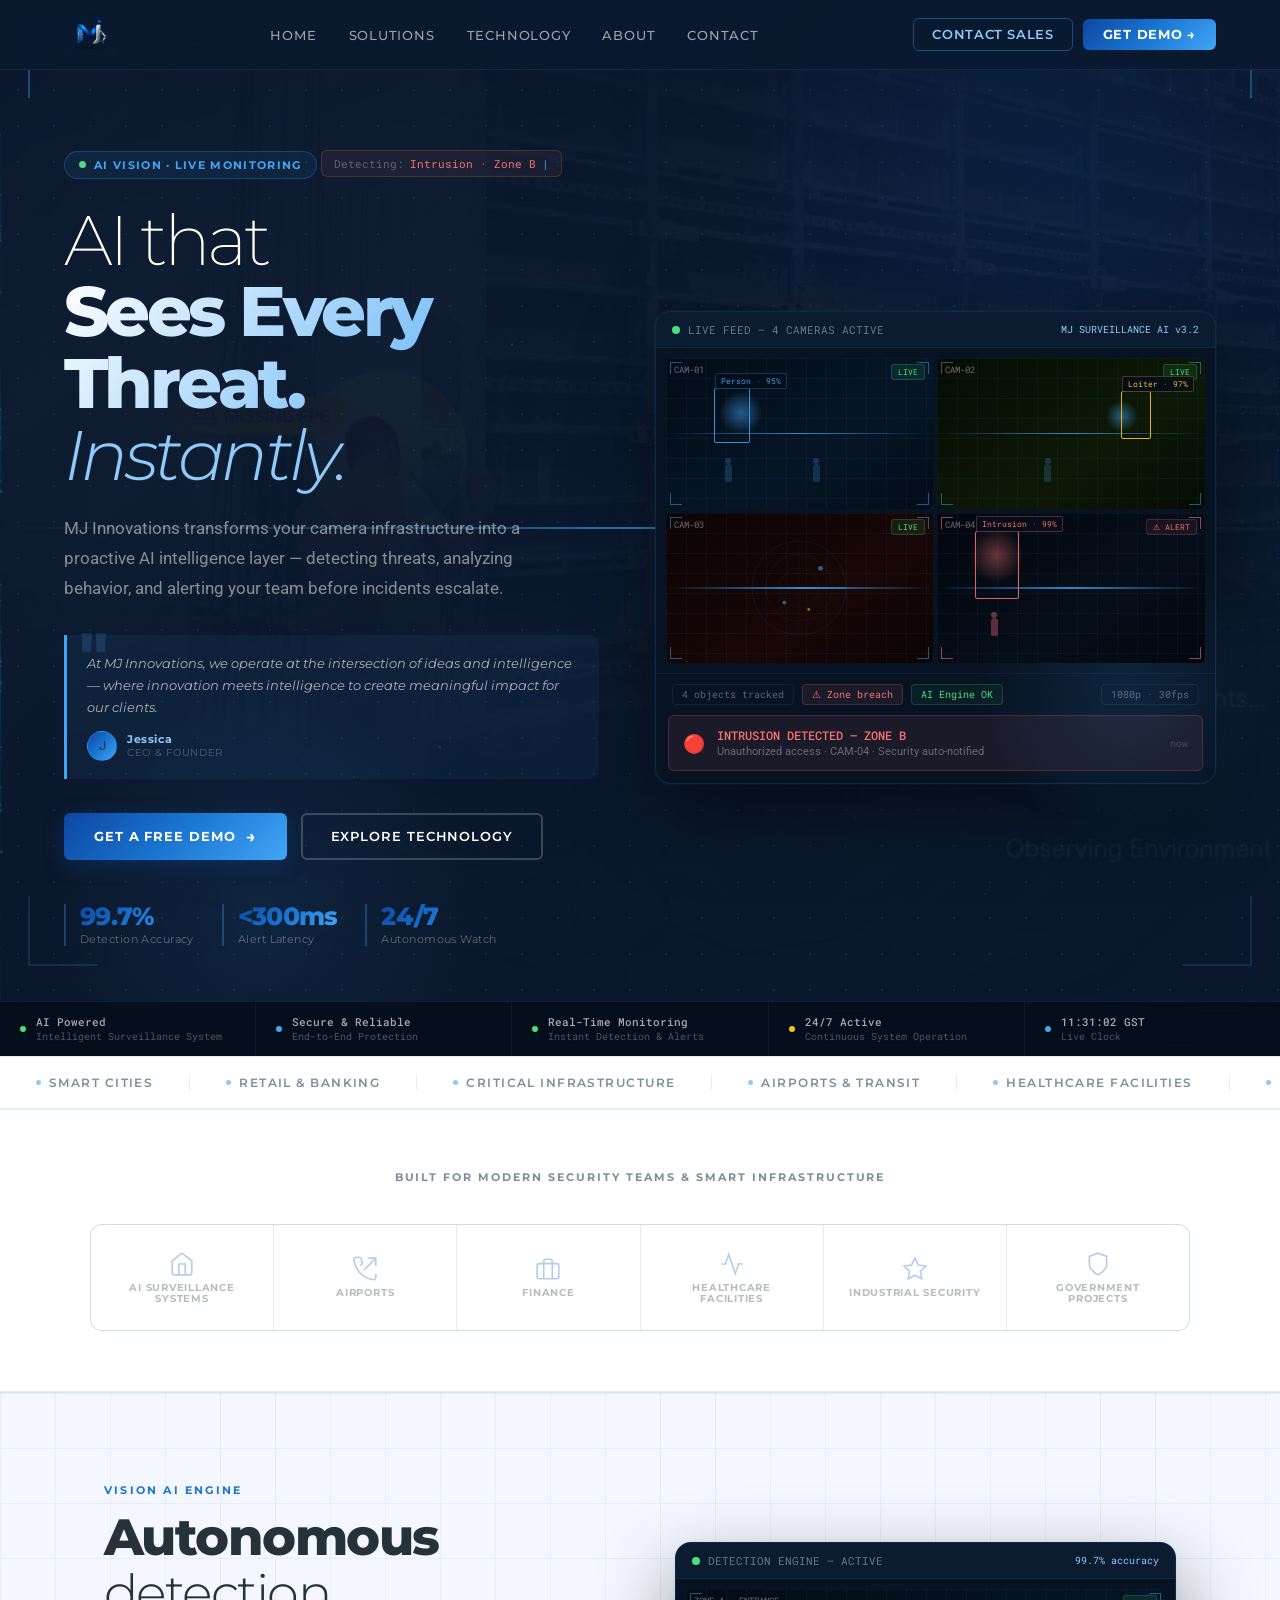
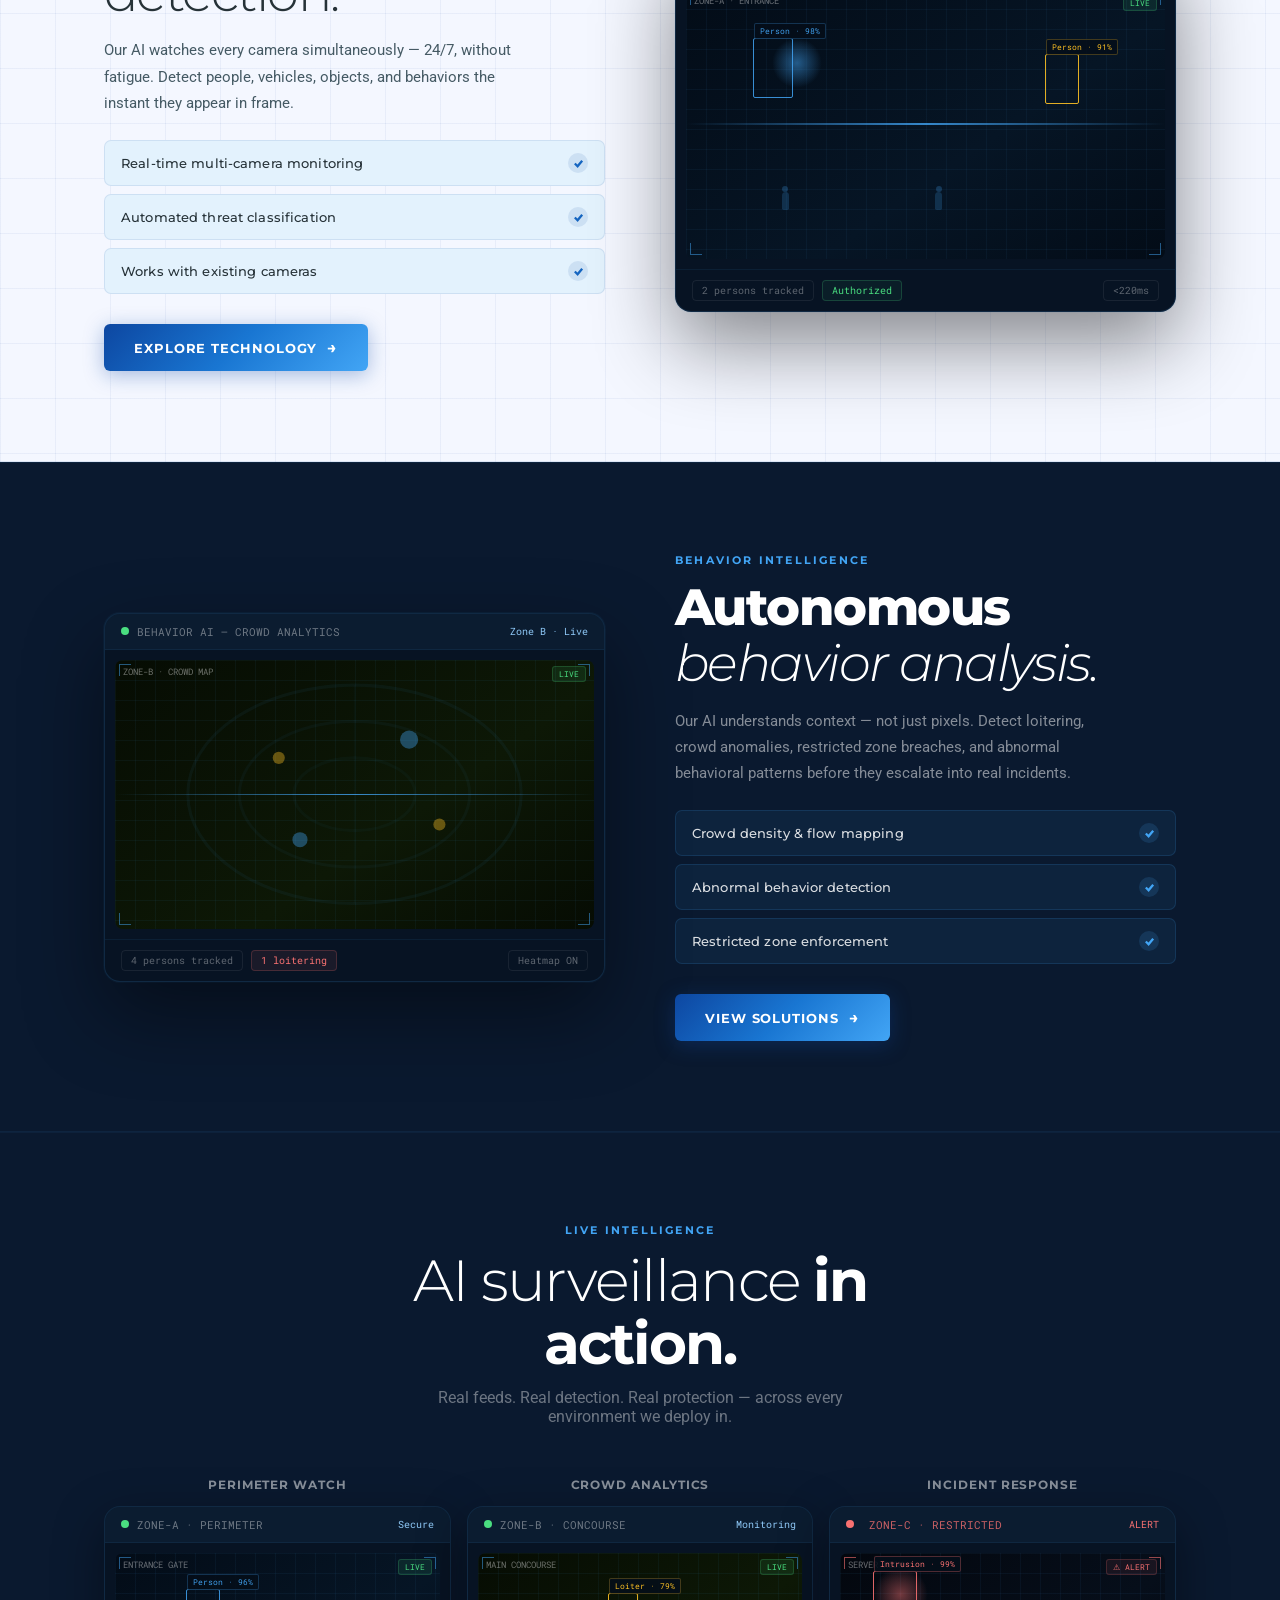
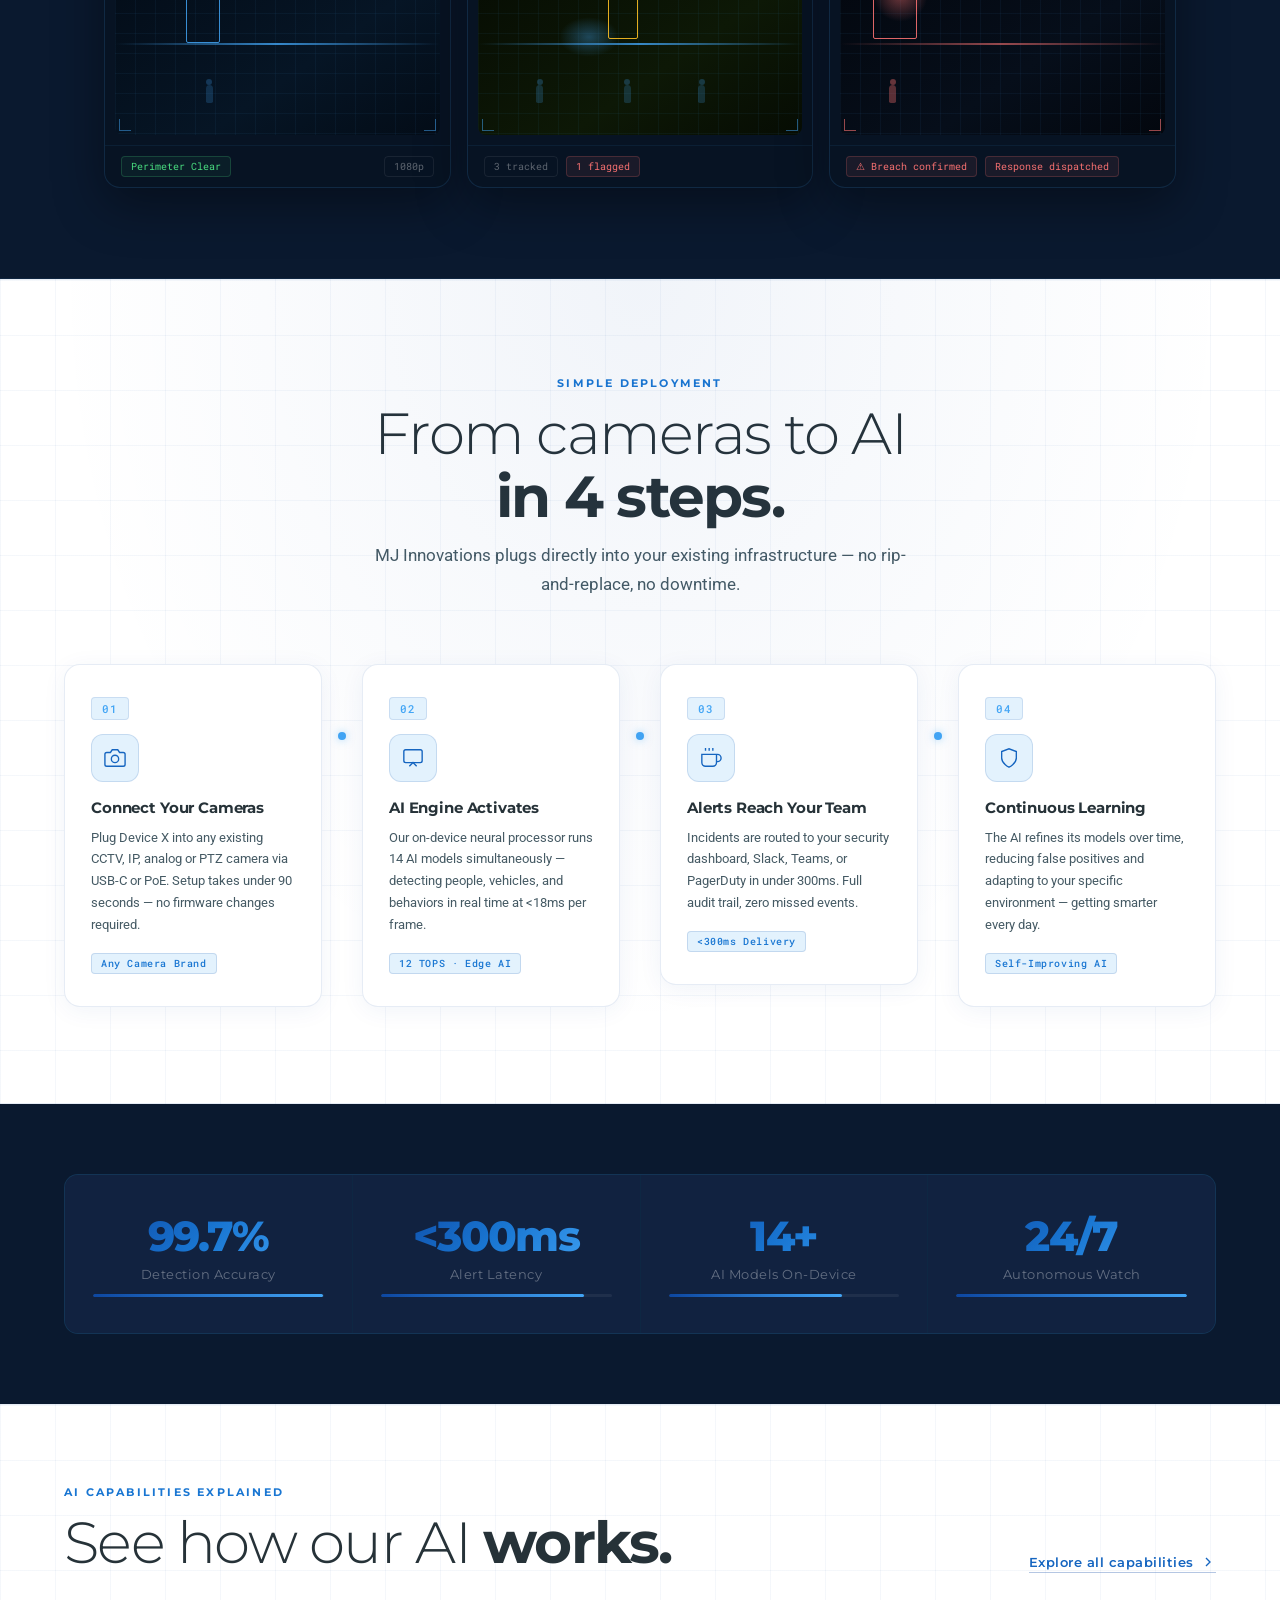
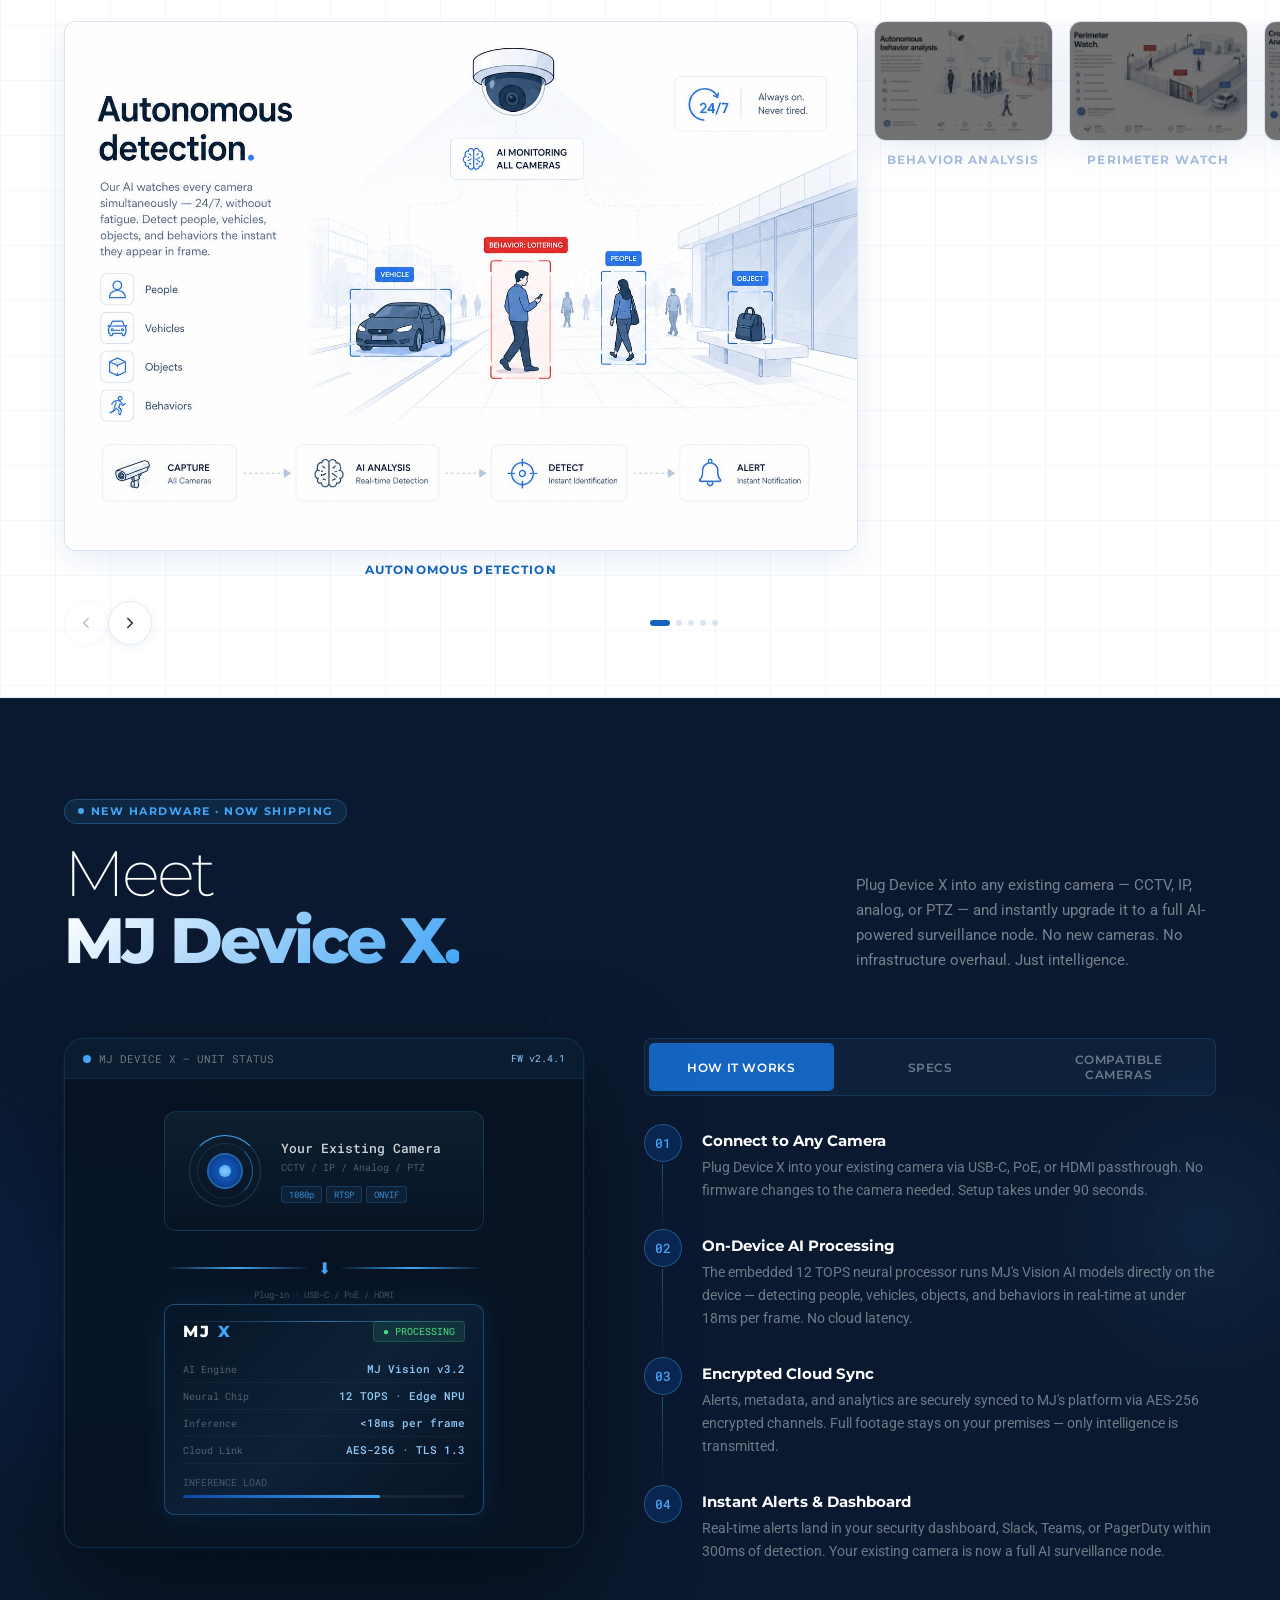
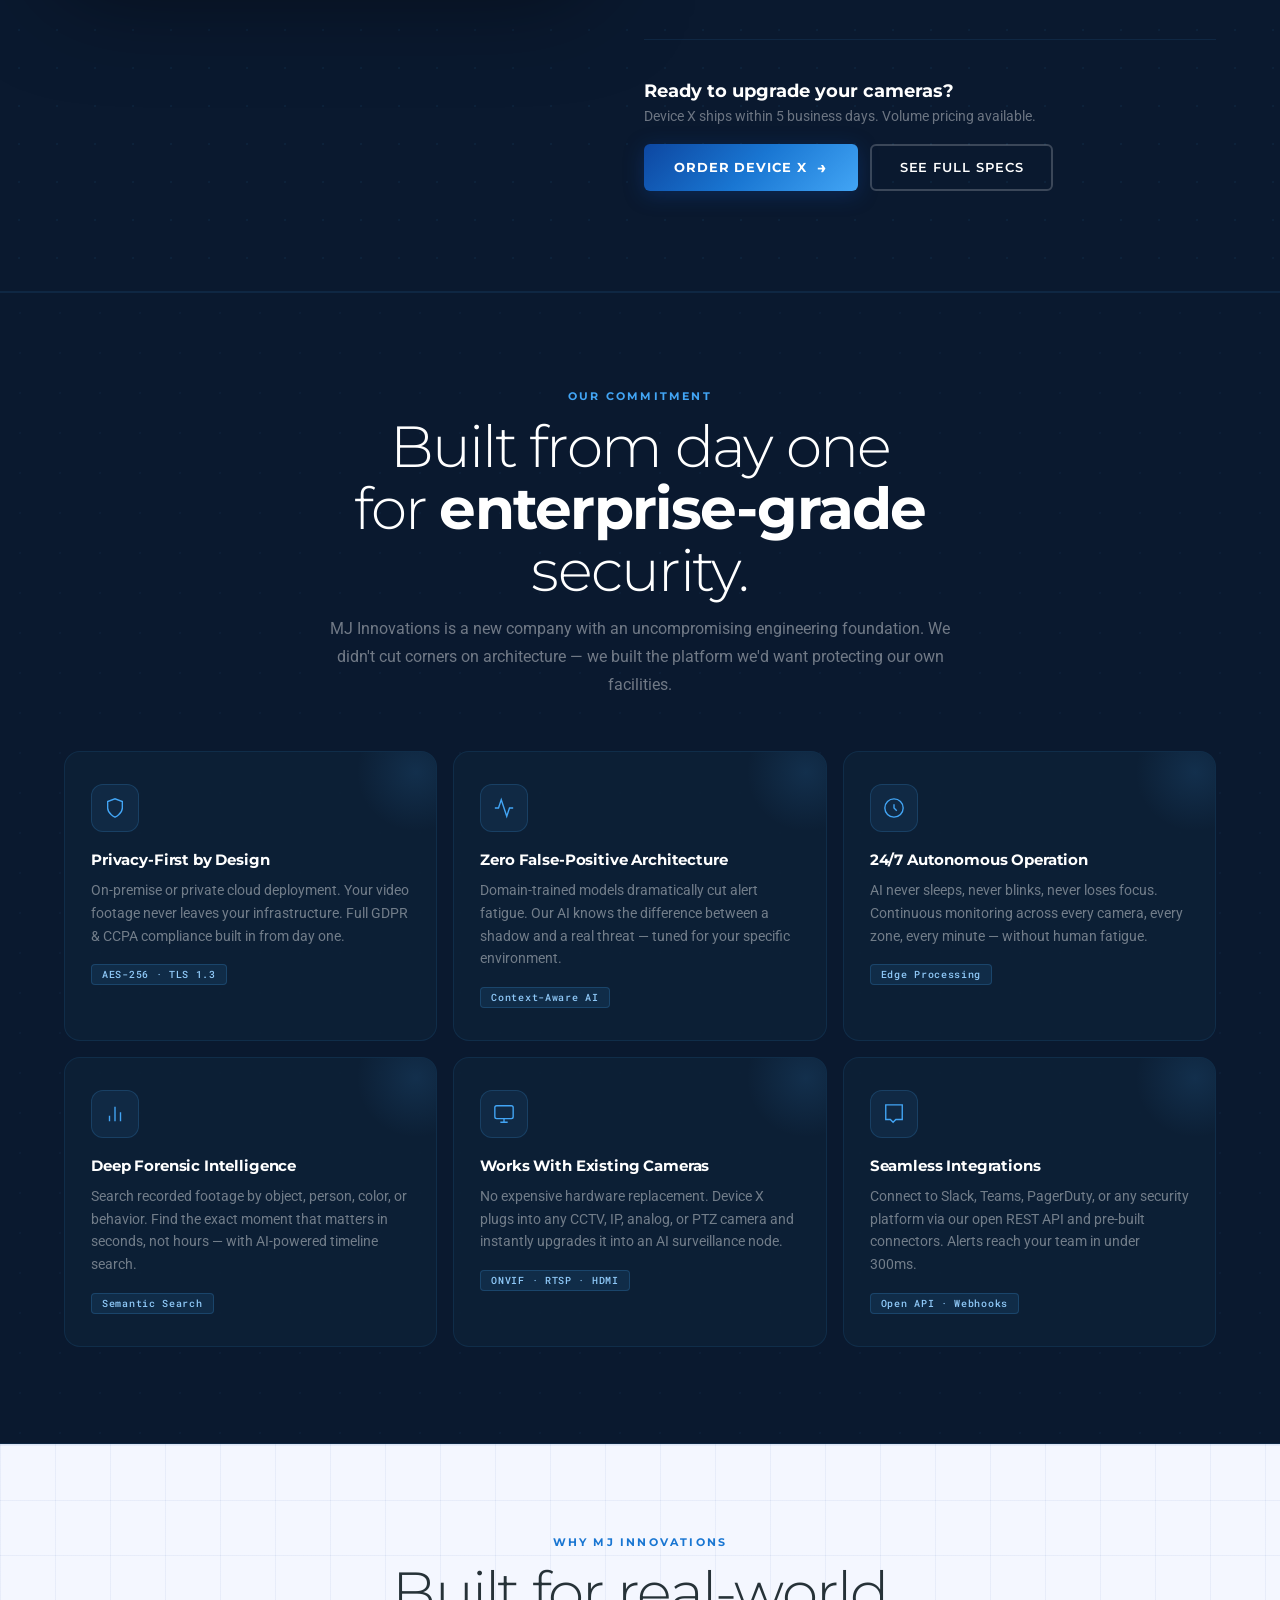
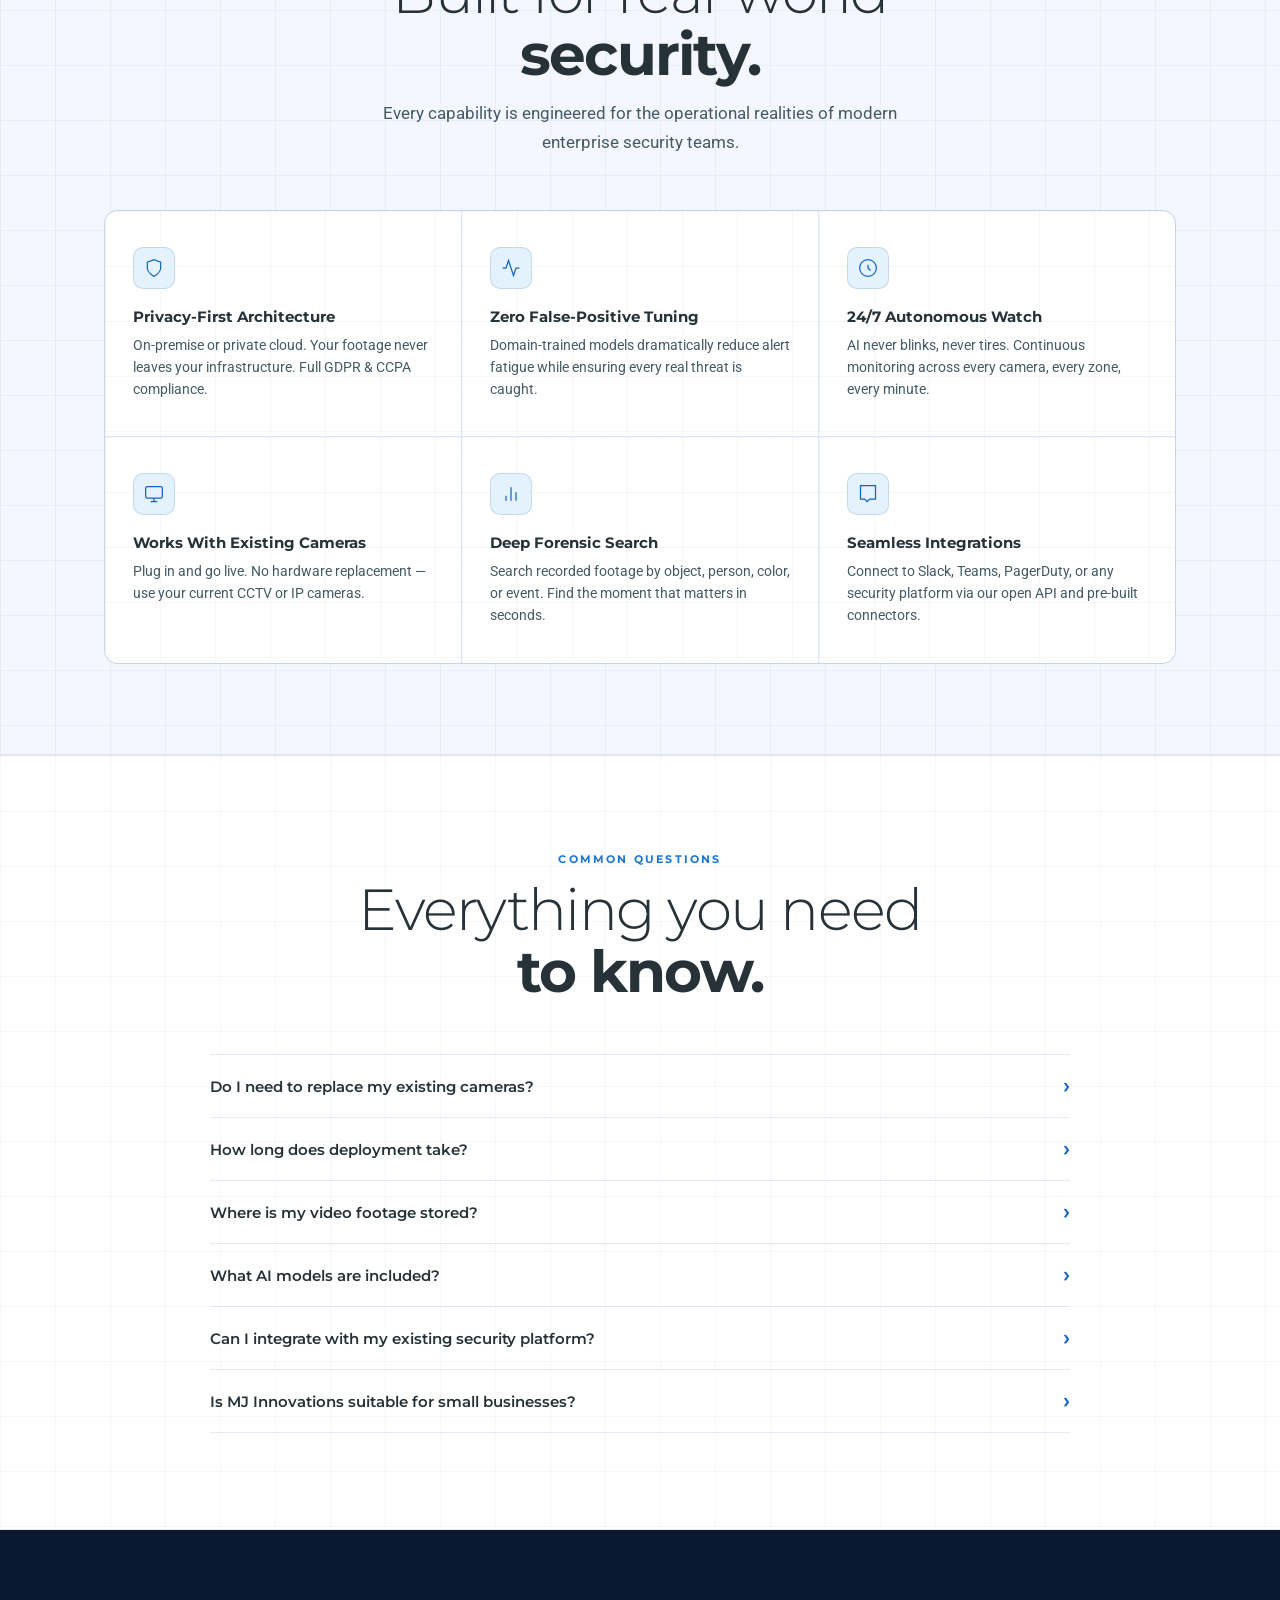
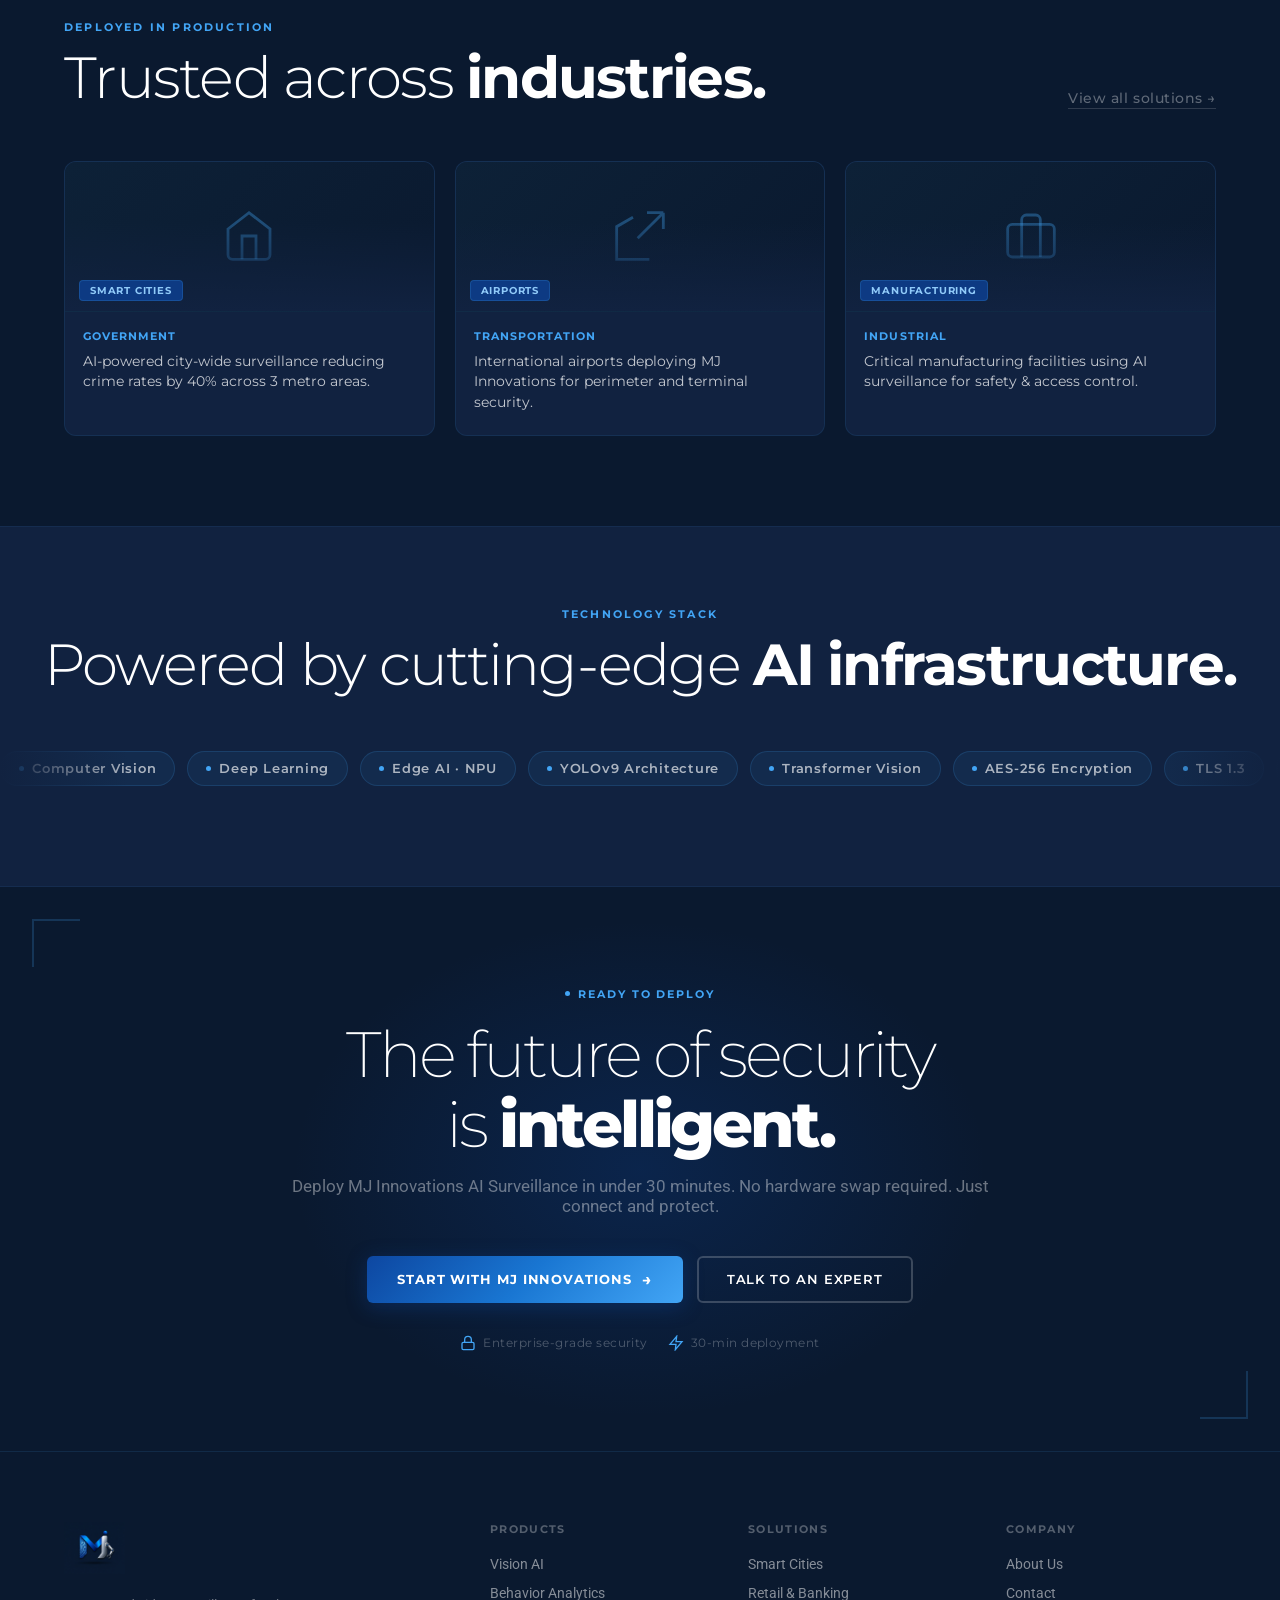
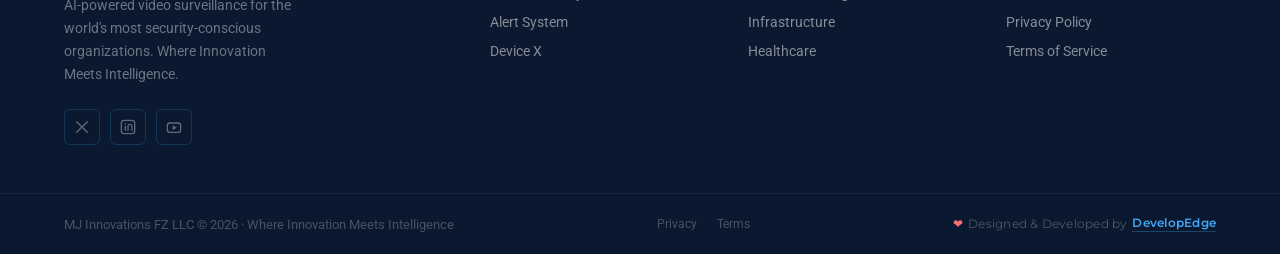
==== commit 14552f1d: "Update home page" ====
--- a/index.html
+++ b/index.html
@@ -634,36 +634,7 @@
         <div class="islide-img"><img src="assets/images/incident_response.png" alt="Incident Response" loading="lazy"></div>
         <div class="islide-label">Incident Response</div>
       </div>
-      <!-- SLIDE 6 — Smart Cities -->
-      <div class="islide">
-        <div class="islide-img"><img src="assets/images/Urban_Intelligence_Smart_Cities.png" alt="Urban Intelligence & Smart Cities" loading="lazy"></div>
-        <div class="islide-label">Smart Cities</div>
-      </div>
-      <!-- SLIDE 7 — Airports & Transit -->
-      <div class="islide">
-        <div class="islide-img"><img src="assets/images/Airports_Rail_Transit_Hubs.png" alt="Airports, Rail & Transit Hubs" loading="lazy"></div>
-        <div class="islide-label">Airports & Transit</div>
-      </div>
-      <!-- SLIDE 8 — Retail & Banking -->
-      <div class="islide">
-        <div class="islide-img"><img src="assets/images/Retail_Banking_Financial.png" alt="Retail, Banking & Financial" loading="lazy"></div>
-        <div class="islide-label">Retail & Banking</div>
-      </div>
-      <!-- SLIDE 9 — Healthcare -->
-      <div class="islide">
-        <div class="islide-img"><img src="assets/images/Healthcare_Medical_Facilities.png" alt="Healthcare & Medical Facilities" loading="lazy"></div>
-        <div class="islide-label">Healthcare</div>
-      </div>
-      <!-- SLIDE 10 — Manufacturing -->
-      <div class="islide">
-        <div class="islide-img"><img src="assets/images/Manufacturing_Industrial.png" alt="Manufacturing & Industrial" loading="lazy"></div>
-        <div class="islide-label">Manufacturing</div>
-      </div>
-      <!-- SLIDE 11 — Government -->
-      <div class="islide">
-        <div class="islide-img"><img src="assets/images/Government_Critical_Infrastructure.png" alt="Government & Critical Infrastructure" loading="lazy"></div>
-        <div class="islide-label">Government & Infrastructure</div>
-      </div>
+    
 
     </div><!-- /islider-track -->
   </div><!-- /islider-track-wrap -->
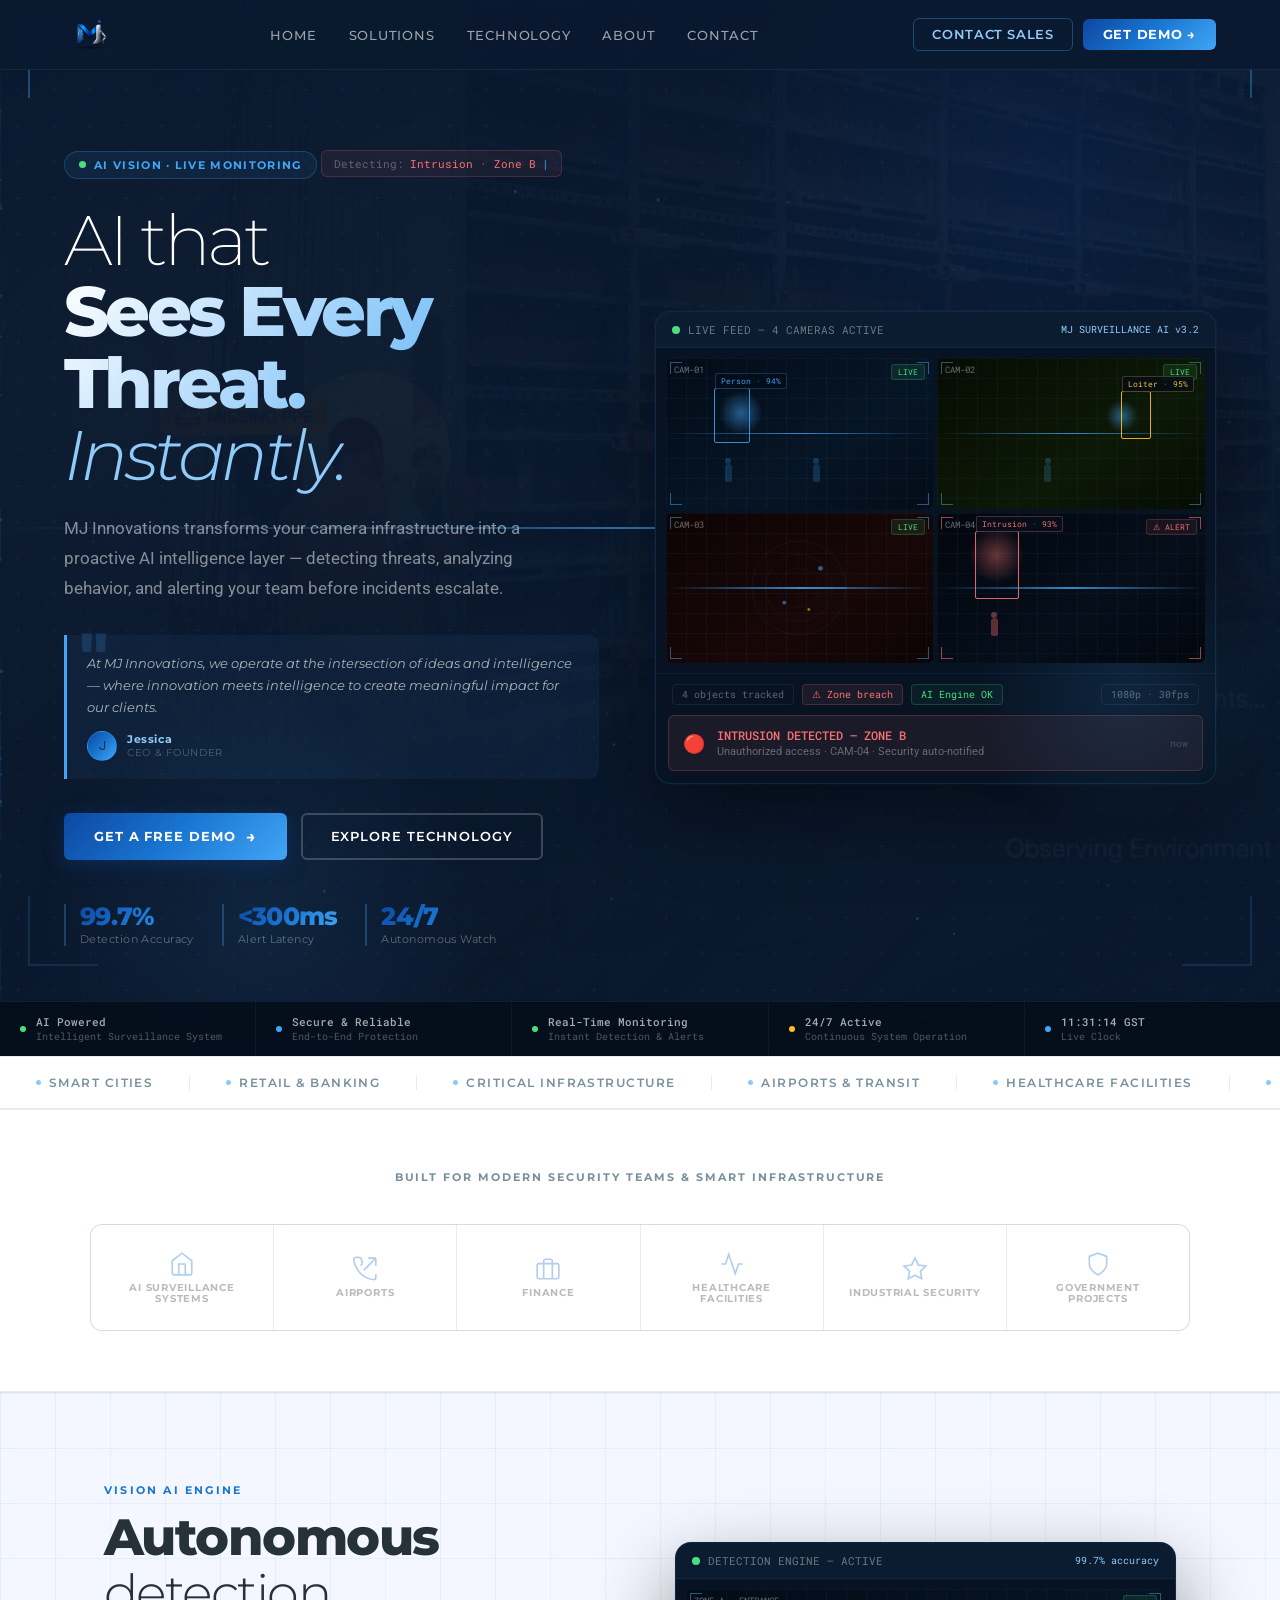
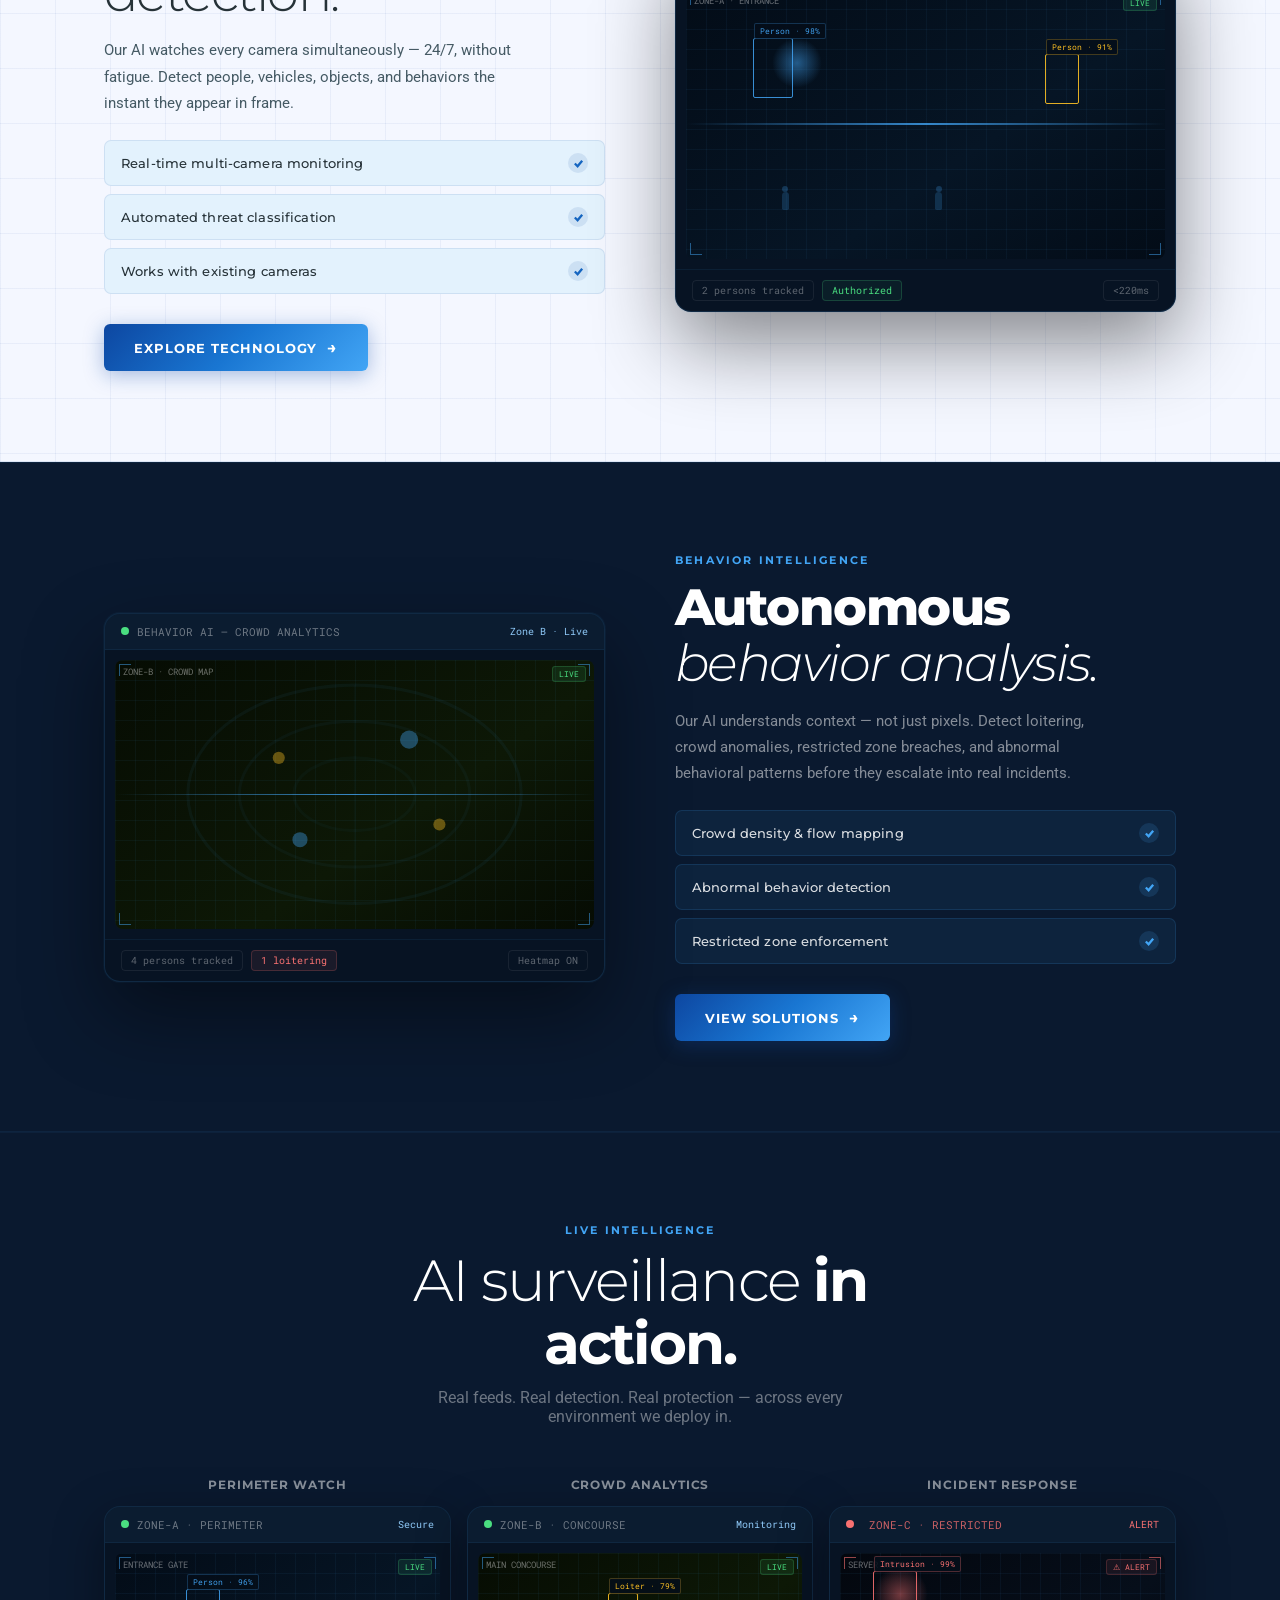
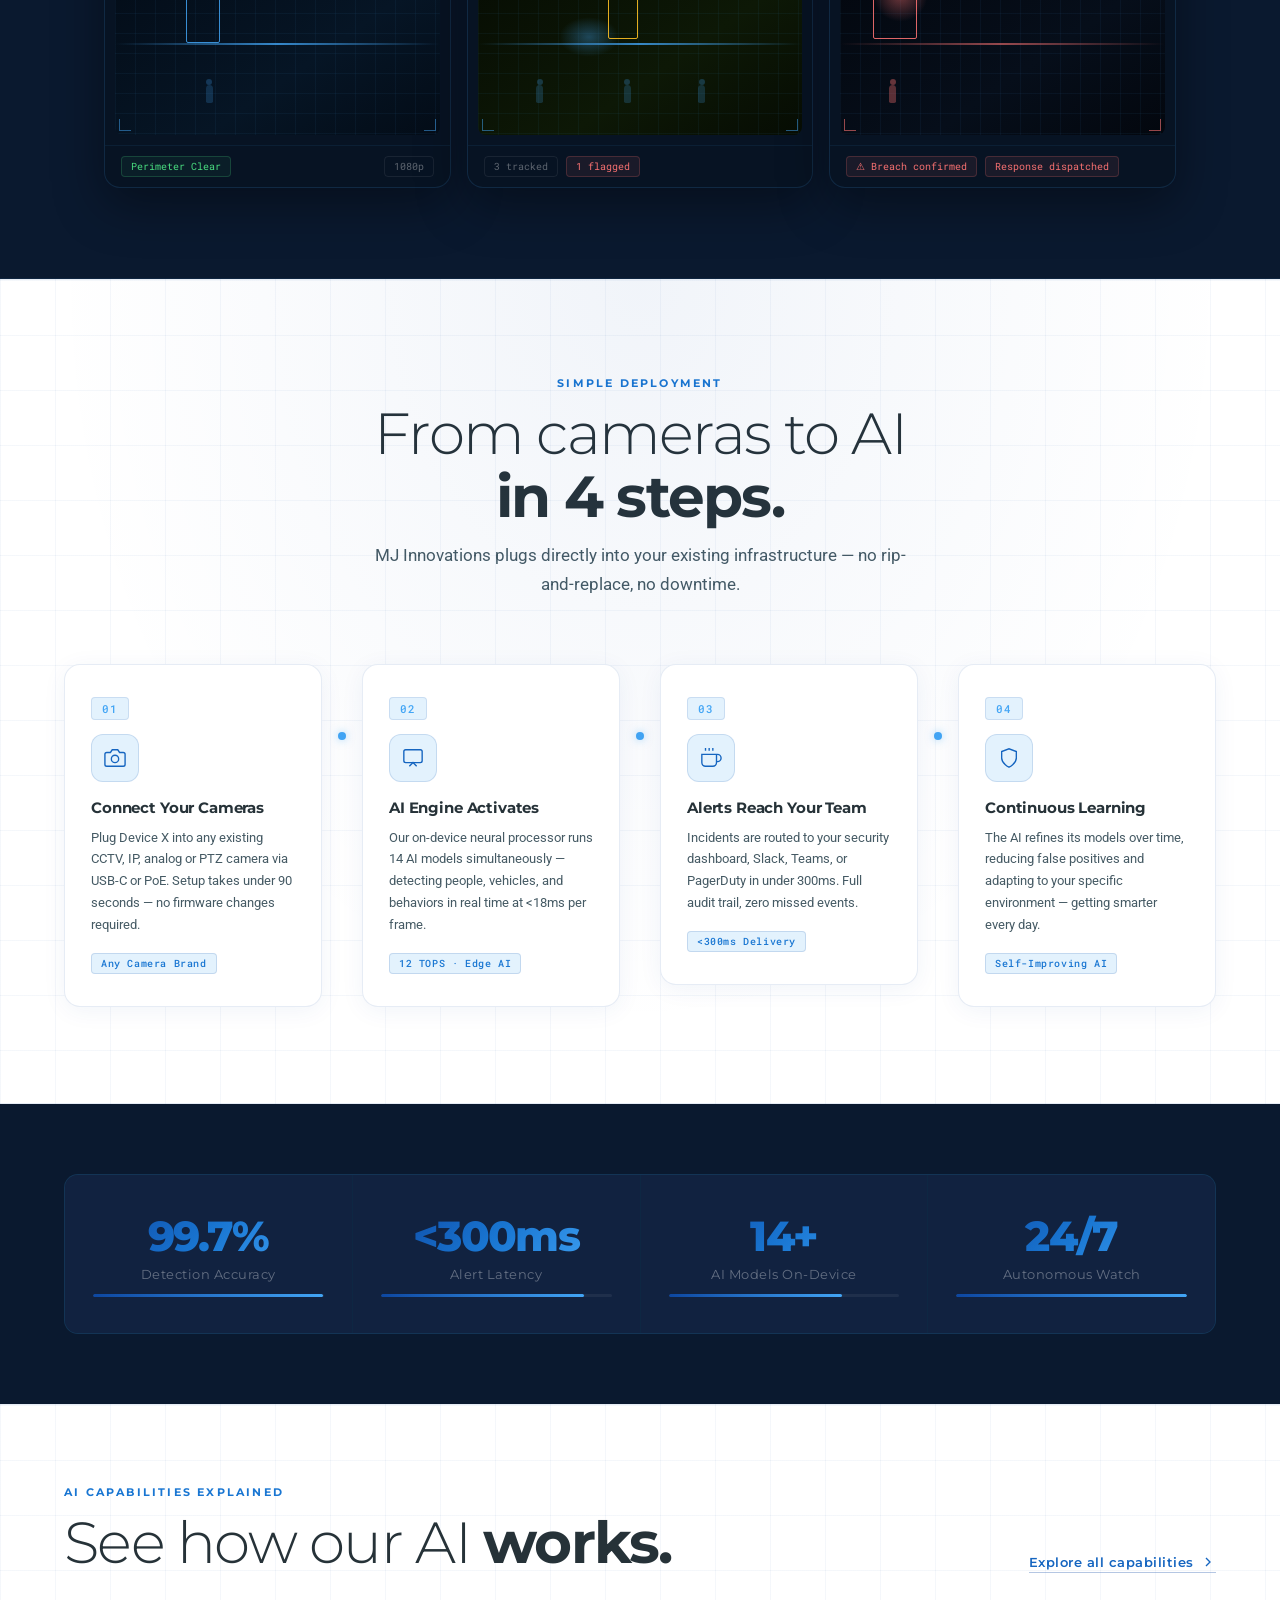
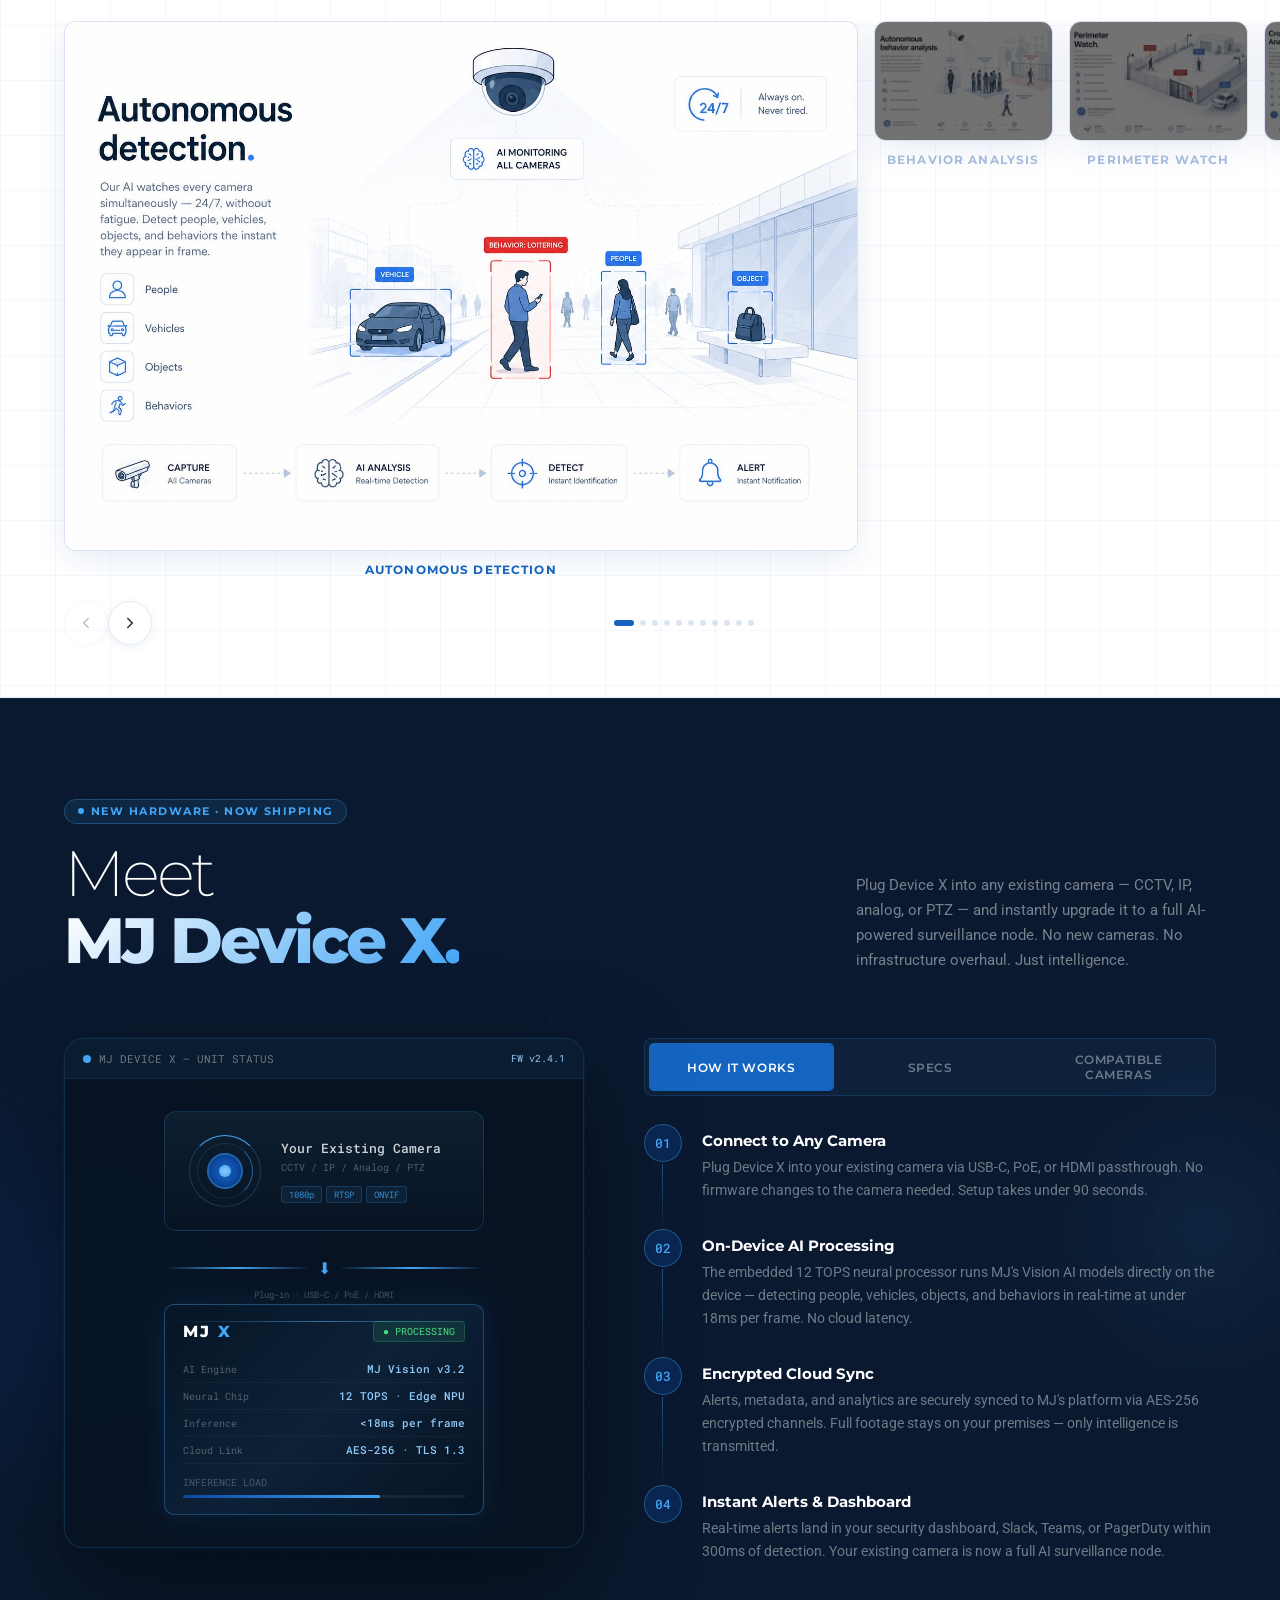
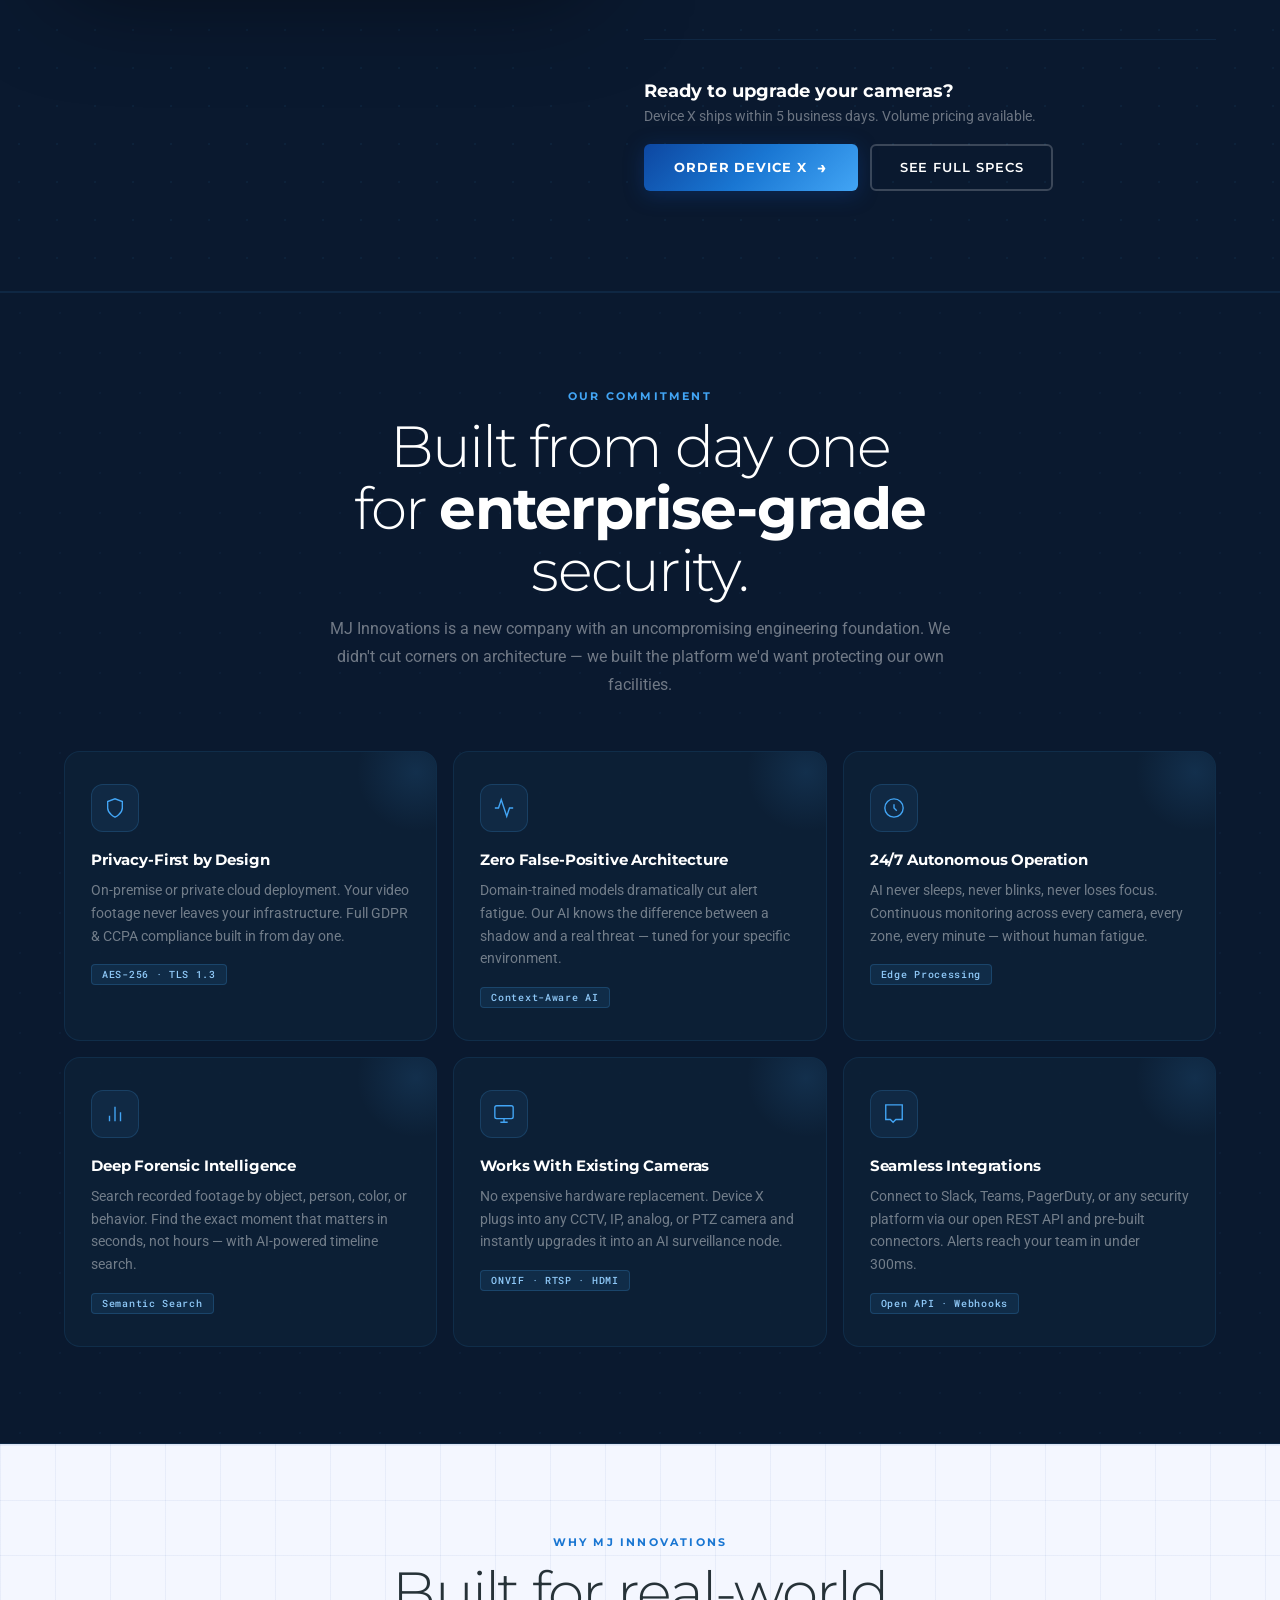
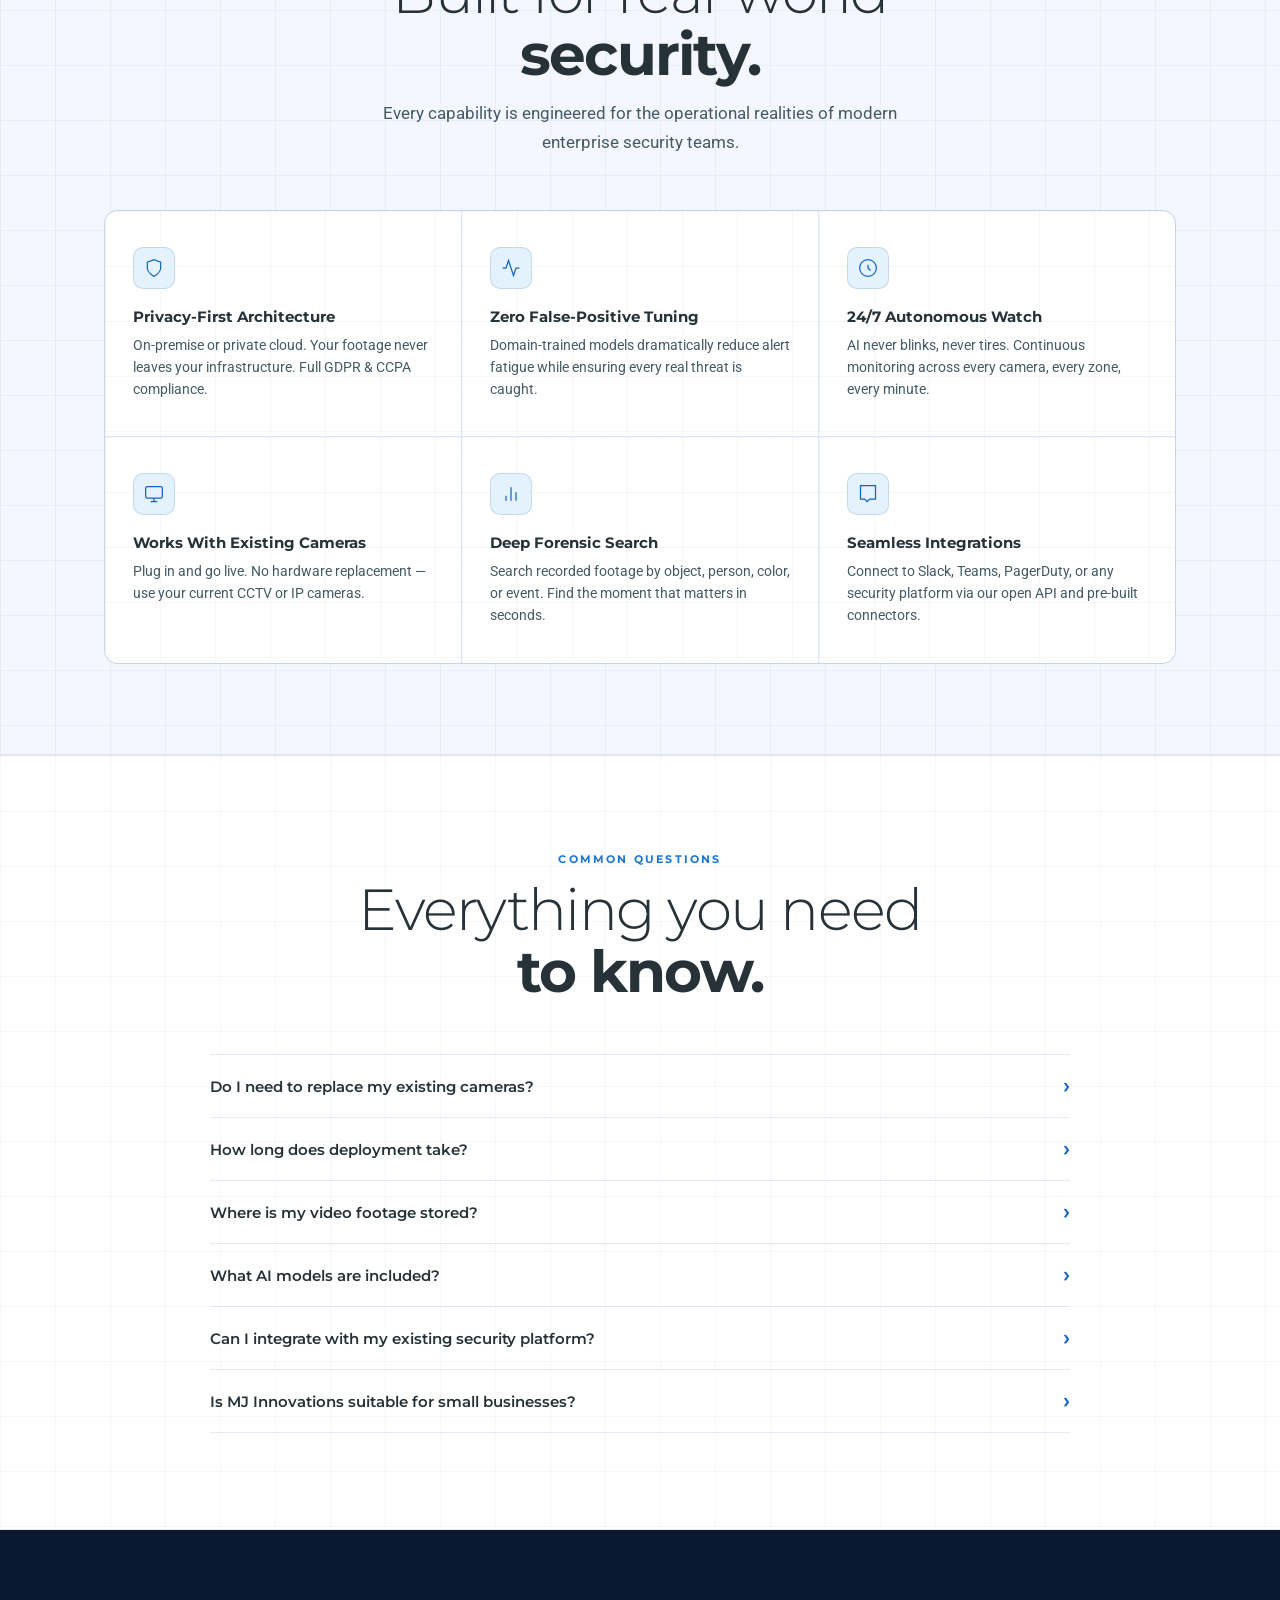
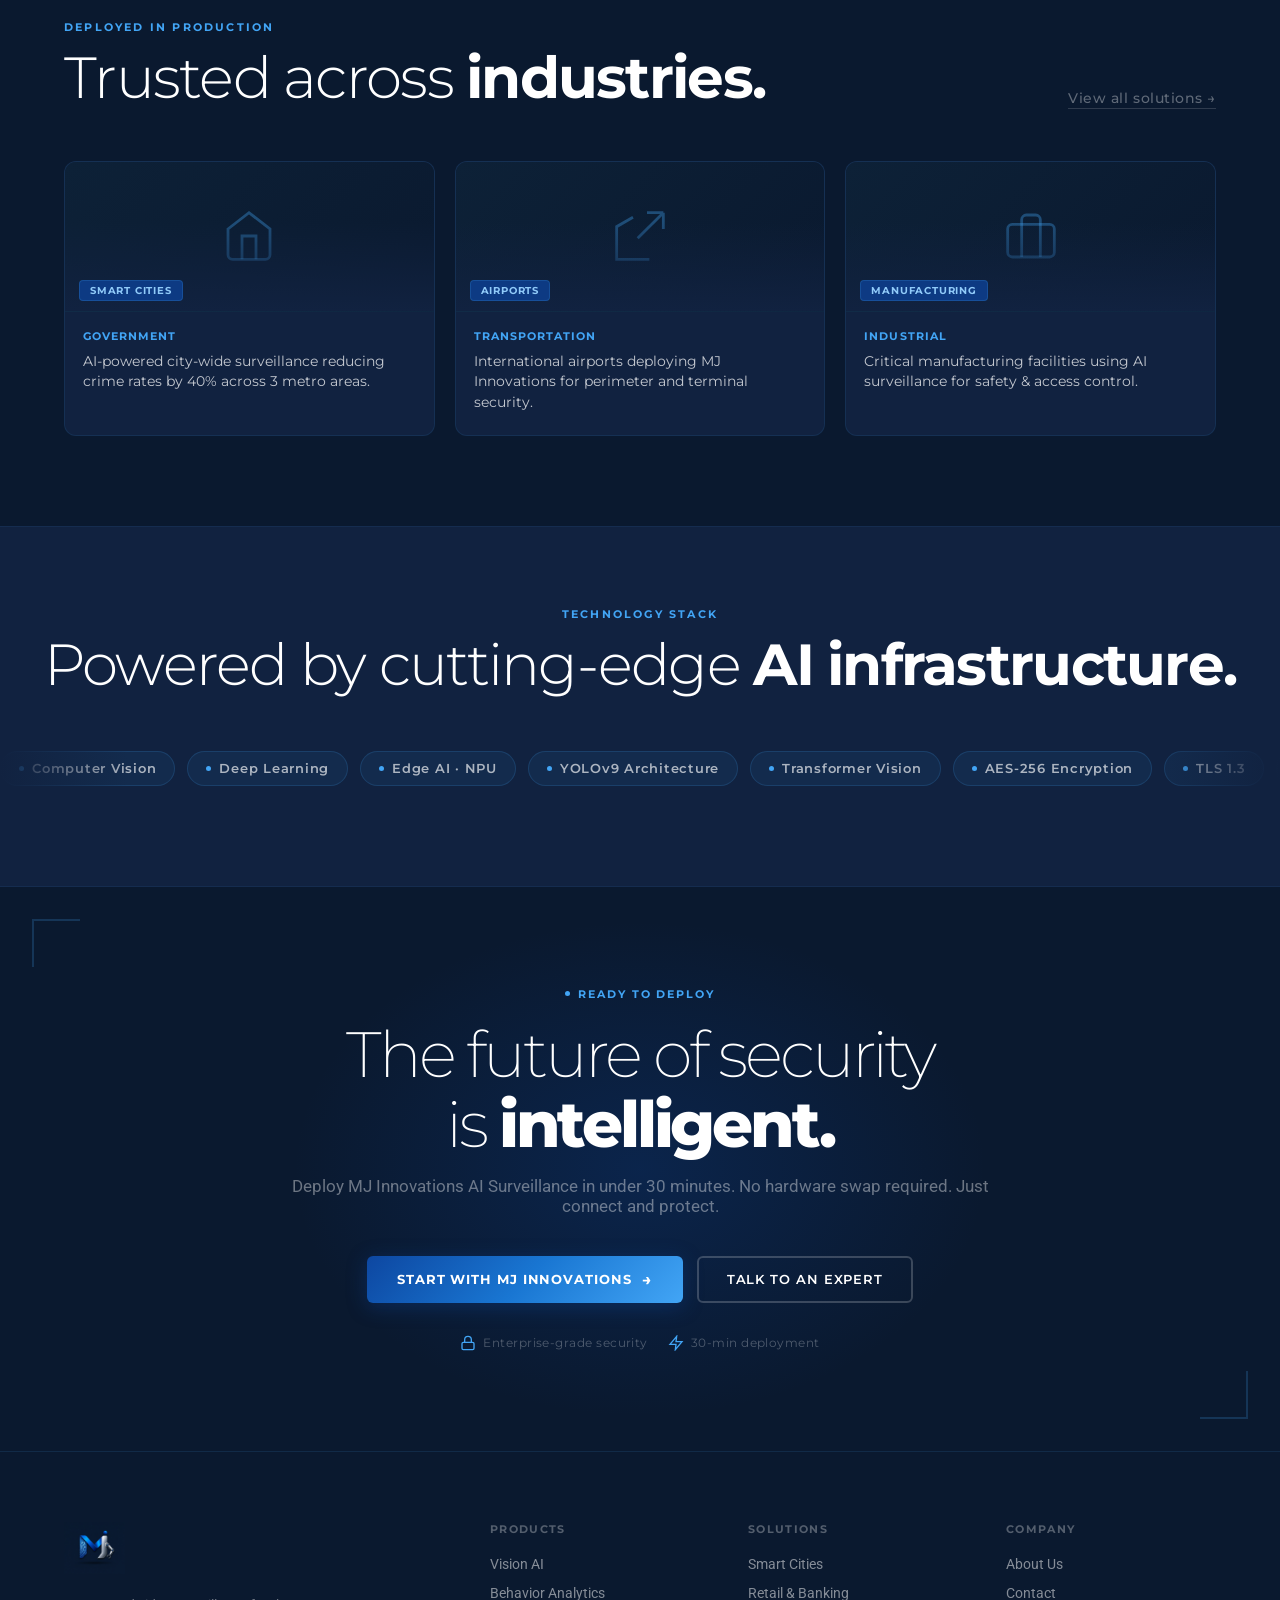
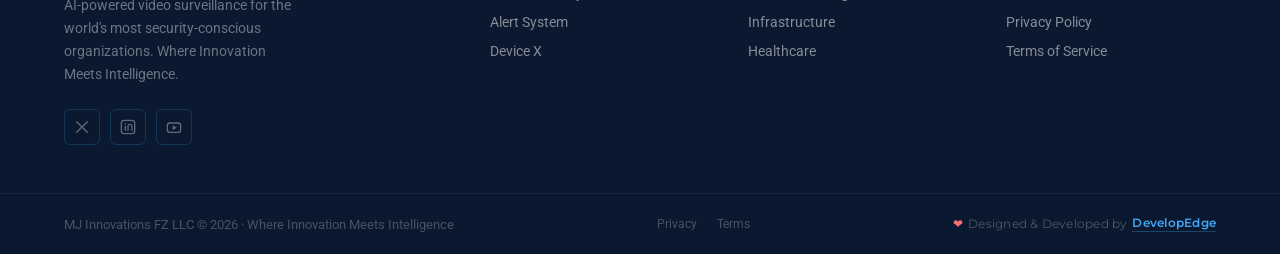
==== commit 82870163: "mobile view live feed update" ====
--- a/index.html
+++ b/index.html
@@ -236,23 +236,60 @@
   <div class="mfs-cams">
     <div class="mfs-cam cam-bg-1">
       <div class="cam-noise"></div>
+      <div class="sil sil-1" style="left:22%"></div>
+      <div class="sil sil-2" style="left:55%"></div>
+      <div class="hdot" style="width:30px;height:30px;left:20%;top:22%"></div>
       <div class="mfs-cam-scan"></div>
+      <div class="cc-br-tl"></div><div class="cc-br-tr"></div>
+      <div class="cc-br-bl"></div><div class="cc-br-br"></div>
       <span class="mfs-label">CAM-01</span><span class="mfs-live">LIVE</span>
+      <div class="dbox" style="left:18%;top:20%;width:28px;height:42px">
+        <div class="dbox-label" style="font-size:6.5px;top:-12px;padding:1px 3px;letter-spacing:0.04em">Person · 97%</div>
+      </div>
     </div>
     <div class="mfs-cam cam-bg-2">
       <div class="cam-noise"></div>
+      <div class="sil sil-3" style="left:40%"></div>
+      <div class="hdot" style="width:24px;height:24px;right:25%;top:28%;animation-delay:0.8s"></div>
       <div class="mfs-cam-scan" style="animation-delay:0.8s"></div>
+      <div class="cc-br-tl"></div><div class="cc-br-tr"></div>
+      <div class="cc-br-bl"></div><div class="cc-br-br"></div>
       <span class="mfs-label">CAM-02</span><span class="mfs-live">LIVE</span>
+      <div class="dbox yellow" style="right:20%;top:22%;width:24px;height:38px">
+        <div class="dbox-label yellow" style="font-size:6.5px;top:-12px;padding:1px 3px;letter-spacing:0.04em">Loiter · 84%</div>
+      </div>
     </div>
     <div class="mfs-cam cam-bg-3">
       <div class="cam-noise"></div>
+      <div class="mini-radar">
+        <svg viewBox="0 0 100 100" fill="none" xmlns="http://www.w3.org/2000/svg">
+          <circle cx="50" cy="50" r="48" stroke="rgba(66,165,245,0.15)" stroke-width="1"/>
+          <circle cx="50" cy="50" r="34" stroke="rgba(66,165,245,0.12)" stroke-width="1"/>
+          <circle cx="50" cy="50" r="20" stroke="rgba(66,165,245,0.1)" stroke-width="1"/>
+          <line x1="50" y1="2" x2="50" y2="98" stroke="rgba(66,165,245,0.1)" stroke-width="0.5"/>
+          <line x1="2" y1="50" x2="98" y2="50" stroke="rgba(66,165,245,0.1)" stroke-width="0.5"/>
+          <line x1="50" y1="50" x2="98" y2="50" stroke="rgba(66,165,245,0.7)" stroke-width="1.5" stroke-linecap="round" style="transform-origin:50px 50px;animation:radar-sweep 3s linear infinite"/>
+          <circle cx="72" cy="30" r="2.5" fill="#42A5F5" style="animation:det-pulse 2s ease-in-out infinite"/>
+          <circle cx="35" cy="65" r="2" fill="#42A5F5" style="animation:det-pulse 2.5s ease-in-out 0.5s infinite"/>
+          <circle cx="60" cy="72" r="1.5" fill="#fbbf24" style="animation:det-pulse 1.8s ease-in-out 1s infinite"/>
+        </svg>
+      </div>
       <div class="mfs-cam-scan" style="animation-delay:1.6s"></div>
+      <div class="cc-br-tl"></div><div class="cc-br-tr"></div>
+      <div class="cc-br-bl"></div><div class="cc-br-br"></div>
       <span class="mfs-label">CAM-03</span><span class="mfs-live">LIVE</span>
     </div>
     <div class="mfs-cam cam-bg-4">
       <div class="cam-noise"></div>
+      <div class="sil sil-4 threat" style="left:20%"></div>
+      <div class="hdot" style="width:40px;height:40px;left:12%;top:10%;background:radial-gradient(circle,rgba(248,113,113,0.4) 0%,transparent 70%);animation-delay:0.3s"></div>
       <div class="mfs-cam-scan" style="animation-delay:2.2s"></div>
+      <div class="cc-br-tl red"></div><div class="cc-br-tr red"></div>
+      <div class="cc-br-bl red"></div><div class="cc-br-br red"></div>
       <span class="mfs-label">CAM-04</span><span class="mfs-alert">⚠ ALERT</span>
+      <div class="dbox red" style="left:14%;top:12%;width:34px;height:52px">
+        <div class="dbox-label red" style="font-size:6.5px;top:-12px;padding:1px 3px;letter-spacing:0.04em">Intrusion · 99%</div>
+      </div>
     </div>
   </div>
   <div class="mfs-alert-row">
@@ -634,7 +671,36 @@
         <div class="islide-img"><img src="assets/images/incident_response.png" alt="Incident Response" loading="lazy"></div>
         <div class="islide-label">Incident Response</div>
       </div>
-    
+      <!-- SLIDE 6 — Smart Cities -->
+      <div class="islide">
+        <div class="islide-img"><img src="assets/images/Urban_Intelligence_Smart_Cities.png" alt="Urban Intelligence & Smart Cities" loading="lazy"></div>
+        <div class="islide-label">Smart Cities</div>
+      </div>
+      <!-- SLIDE 7 — Airports & Transit -->
+      <div class="islide">
+        <div class="islide-img"><img src="assets/images/Airports_Rail_Transit_Hubs.png" alt="Airports, Rail & Transit Hubs" loading="lazy"></div>
+        <div class="islide-label">Airports & Transit</div>
+      </div>
+      <!-- SLIDE 8 — Retail & Banking -->
+      <div class="islide">
+        <div class="islide-img"><img src="assets/images/Retail_Banking_Financial.png" alt="Retail, Banking & Financial" loading="lazy"></div>
+        <div class="islide-label">Retail & Banking</div>
+      </div>
+      <!-- SLIDE 9 — Healthcare -->
+      <div class="islide">
+        <div class="islide-img"><img src="assets/images/Healthcare_Medical_Facilities.png" alt="Healthcare & Medical Facilities" loading="lazy"></div>
+        <div class="islide-label">Healthcare</div>
+      </div>
+      <!-- SLIDE 10 — Manufacturing -->
+      <div class="islide">
+        <div class="islide-img"><img src="assets/images/Manufacturing_Industrial.png" alt="Manufacturing & Industrial" loading="lazy"></div>
+        <div class="islide-label">Manufacturing</div>
+      </div>
+      <!-- SLIDE 11 — Government -->
+      <div class="islide">
+        <div class="islide-img"><img src="assets/images/Government_Critical_Infrastructure.png" alt="Government & Critical Infrastructure" loading="lazy"></div>
+        <div class="islide-label">Government & Infrastructure</div>
+      </div>
 
     </div><!-- /islider-track -->
   </div><!-- /islider-track-wrap -->
--- a/css/shared.css
+++ b/css/shared.css
@@ -272,6 +272,60 @@
 .stagger.vis > *:nth-child(5) { opacity:1;transform:none;transition-delay:0.32s }
 .stagger.vis > *:nth-child(6) { opacity:1;transform:none;transition-delay:0.40s }
 
+/* ── PREMIUM ANIMATIONS ── */
+.tilt-card {
+  transition: transform 0.3s cubic-bezier(0.25, 0.46, 0.45, 0.94), box-shadow 0.3s;
+  transform-style: preserve-3d;
+  will-change: transform;
+}
+.tilt-card:hover {
+  box-shadow: 0 25px 50px rgba(0,0,0,0.15), 0 0 0 1px rgba(66,165,245,0.1);
+  z-index: 10;
+}
+.tilt-content {
+  transform: translateZ(30px);
+}
+
+.glass-panel {
+  background: rgba(13, 71, 161, 0.05);
+  backdrop-filter: blur(16px);
+  -webkit-backdrop-filter: blur(16px);
+  border: 1px solid rgba(66, 165, 245, 0.15);
+  border-radius: 16px;
+  box-shadow: inset 0 0 20px rgba(66, 165, 245, 0.05), 0 8px 32px 0 rgba(0, 0, 0, 0.3);
+}
+
+.glow-border {
+  position: relative;
+}
+.glow-border::before {
+  content: "";
+  position: absolute;
+  inset: -1px;
+  border-radius: inherit;
+  background: linear-gradient(135deg, rgba(66, 165, 245, 0.5), transparent, rgba(66, 165, 245, 0.5));
+  z-index: -1;
+  opacity: 0;
+  transition: opacity 0.3s ease;
+}
+.glow-border:hover::before {
+  opacity: 1;
+}
+
+.reveal-text {
+  clip-path: polygon(0 0, 100% 0, 100% 100%, 0% 100%);
+}
+.reveal-text span {
+  display: inline-block;
+  transform: translateY(100%);
+  opacity: 0;
+  transition: transform 0.8s cubic-bezier(0.25, 0.46, 0.45, 0.94), opacity 0.8s;
+}
+.reveal-text.vis span {
+  transform: translateY(0);
+  opacity: 1;
+}
+
 /* ══════════════════════════════════
    MARQUEE
 ══════════════════════════════════ */
@@ -743,9 +797,12 @@
     linear-gradient(90deg,rgba(66,165,245,0.04) 1px,transparent 1px);
   background-size:55px 55px;
 }
-.page-hero-inner { position:relative; max-width:760px; }
+.hero-glow-orb { position:absolute; width:400px; height:400px; background:radial-gradient(circle,rgba(66,165,245,0.15) 0%,transparent 60%); border-radius:50%; top:-100px; right:-100px; filter:blur(40px); animation:float 10s ease-in-out infinite alternate; pointer-events:none; z-index:0; }
+.hero-glow-orb-2 { position:absolute; width:300px; height:300px; background:radial-gradient(circle,rgba(74,222,128,0.08) 0%,transparent 60%); border-radius:50%; bottom:-50px; left:-50px; filter:blur(40px); animation:float 14s ease-in-out infinite alternate-reverse; pointer-events:none; z-index:0; }
+@keyframes float { 0% { transform: translate(0, 0); } 100% { transform: translate(30px, 40px); } }
+.page-hero-inner { position:relative; max-width:760px; z-index:1; }
 .page-hero h1 { font-family:var(--font-head); font-size:clamp(2.4rem,5vw,4.2rem); font-weight:200; letter-spacing:-0.04em; color:#fff; line-height:1.08; margin-bottom:18px; }
-.page-hero h1 strong { font-weight:800; }
+.page-hero h1 strong { font-weight:800; background:var(--gradient); -webkit-background-clip:text; -webkit-text-fill-color:transparent; background-clip:text; }
 .page-hero p { font-size:1.1rem; color:rgba(255,255,255,0.55); line-height:1.7; max-width:560px; }
 
 /* ══════════════════════════════════
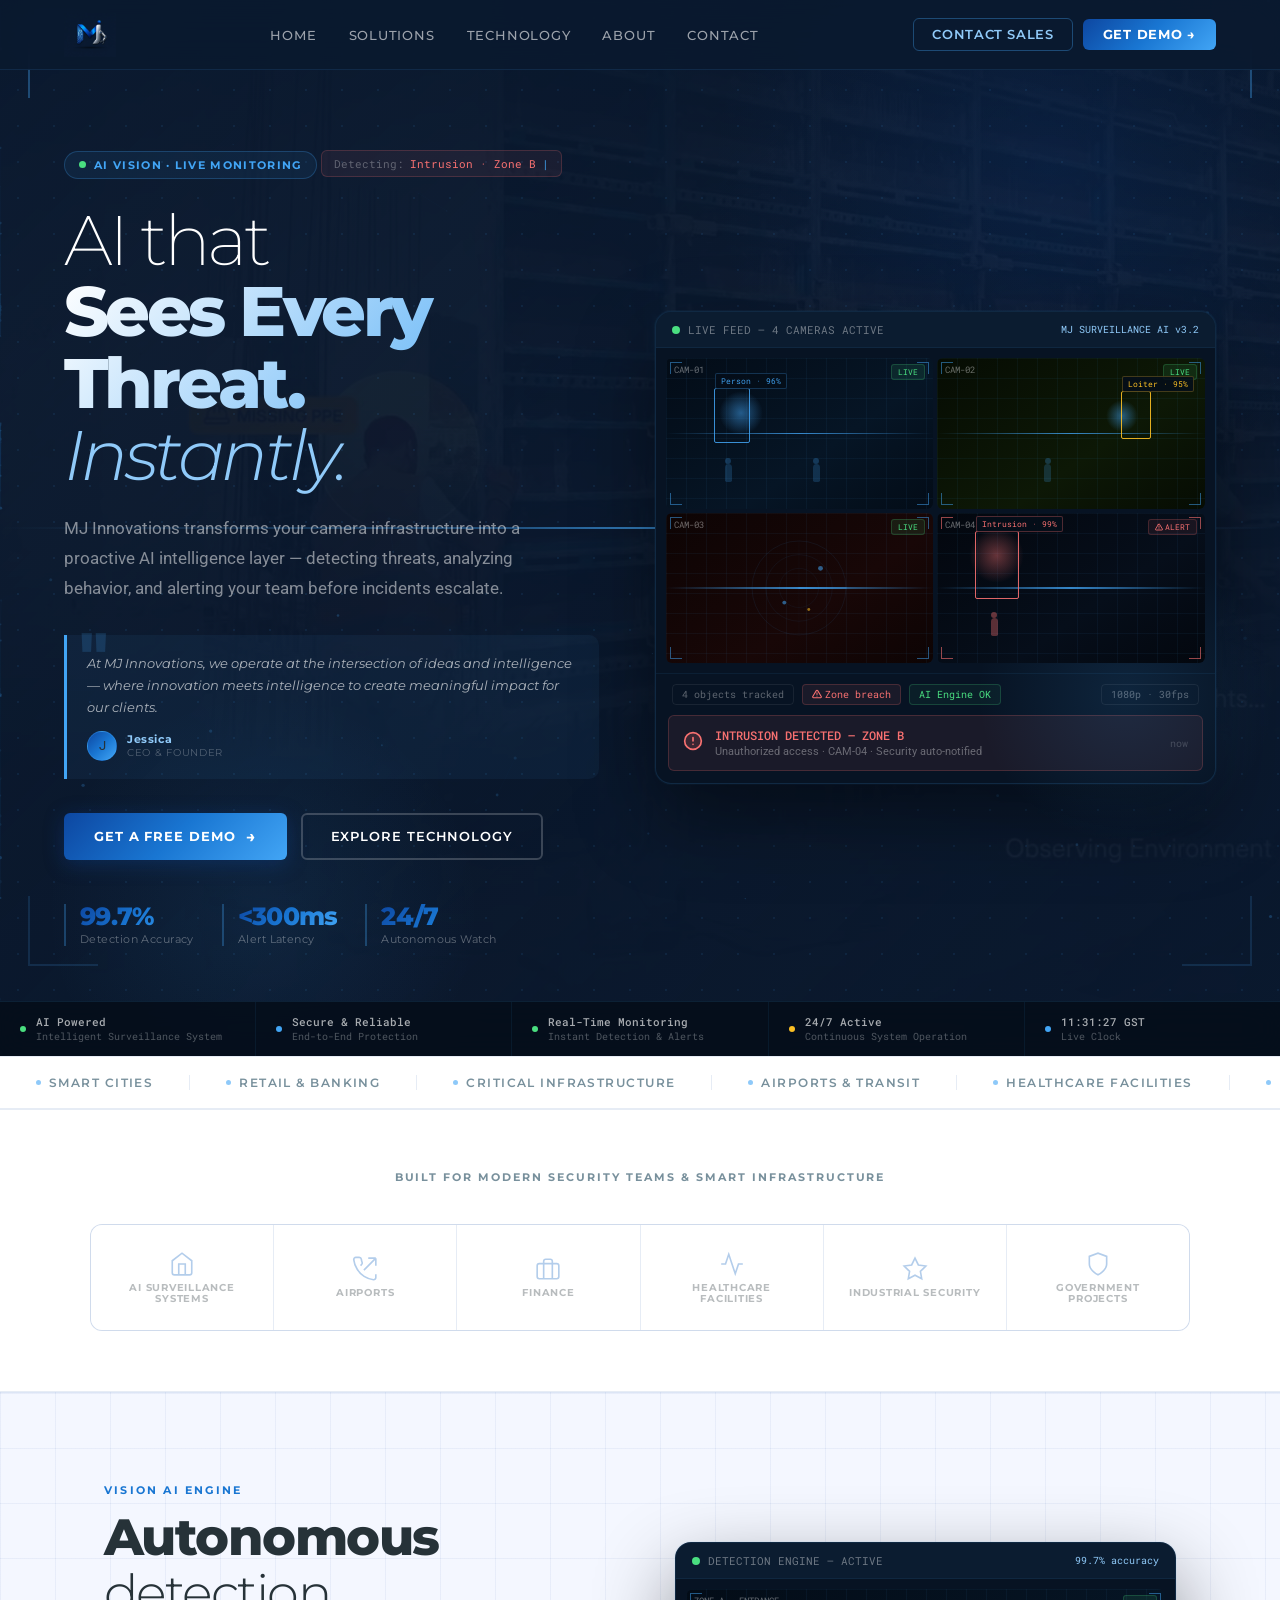
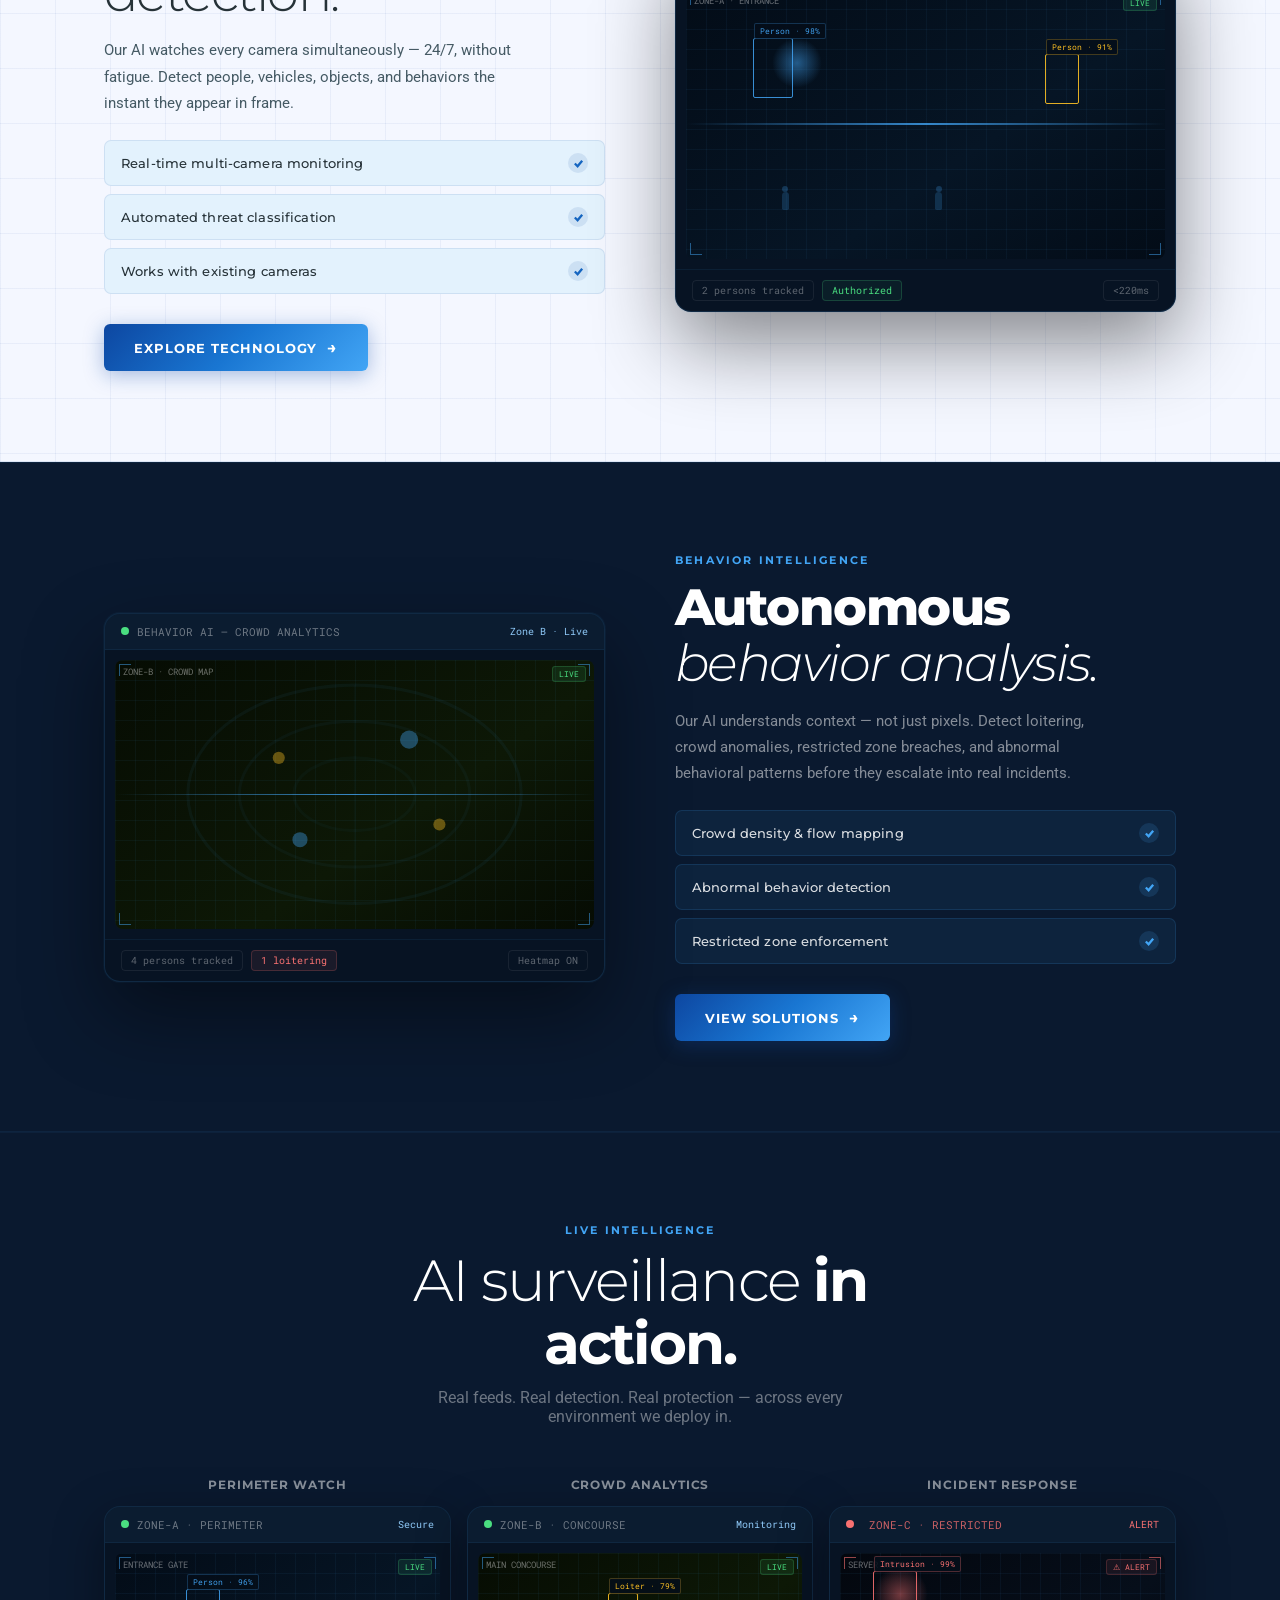
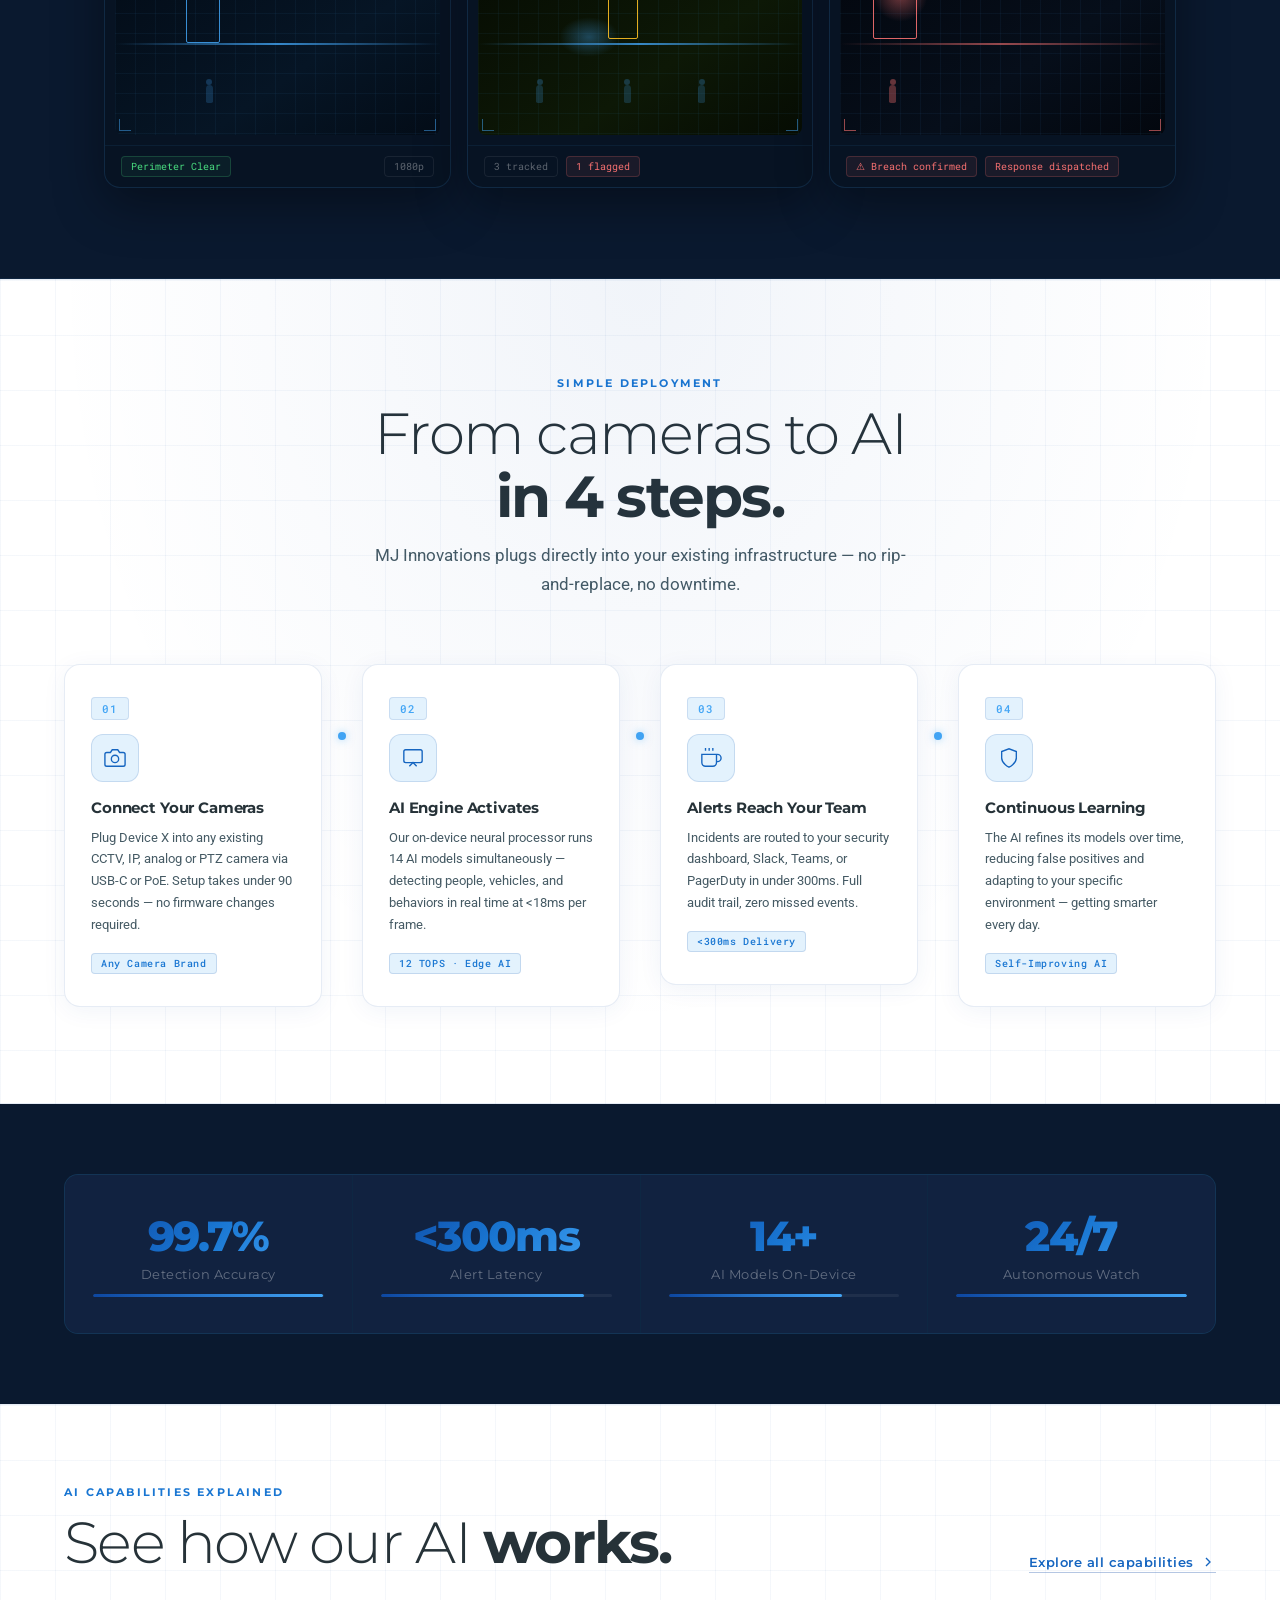
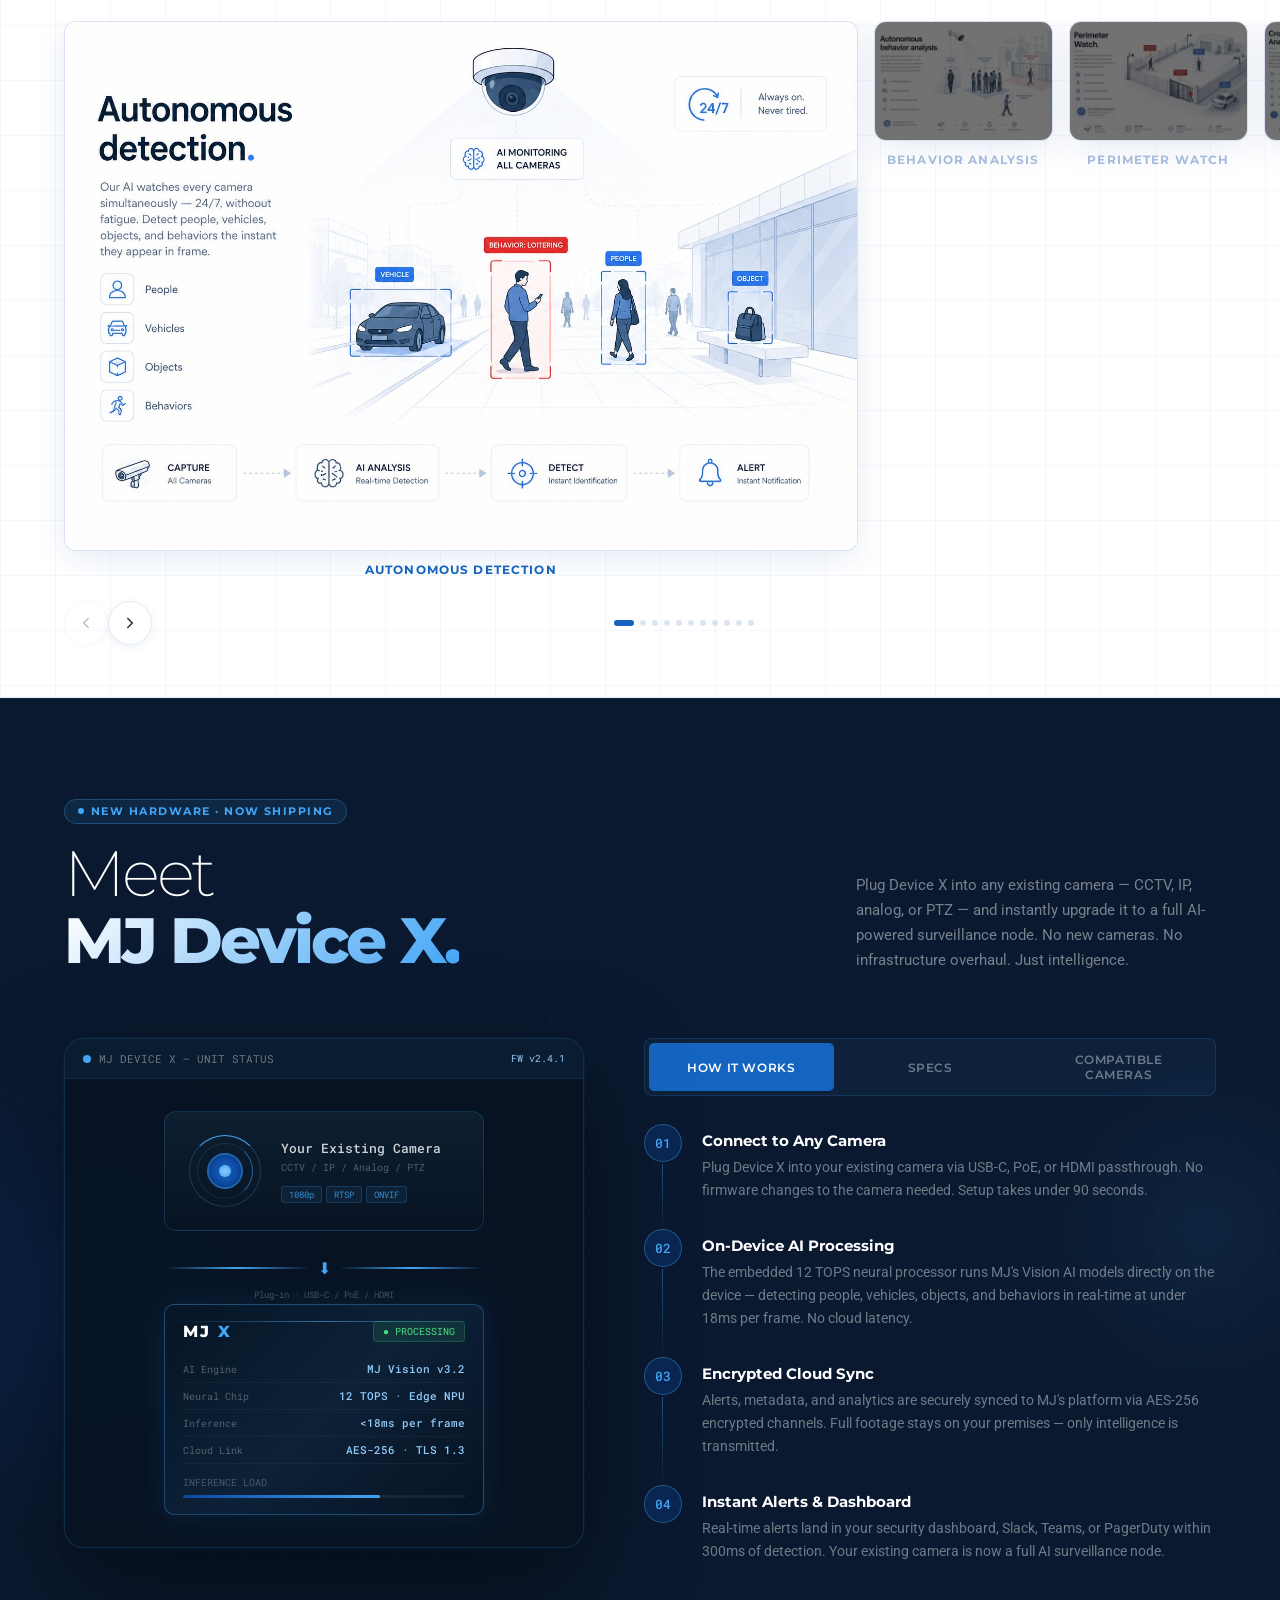
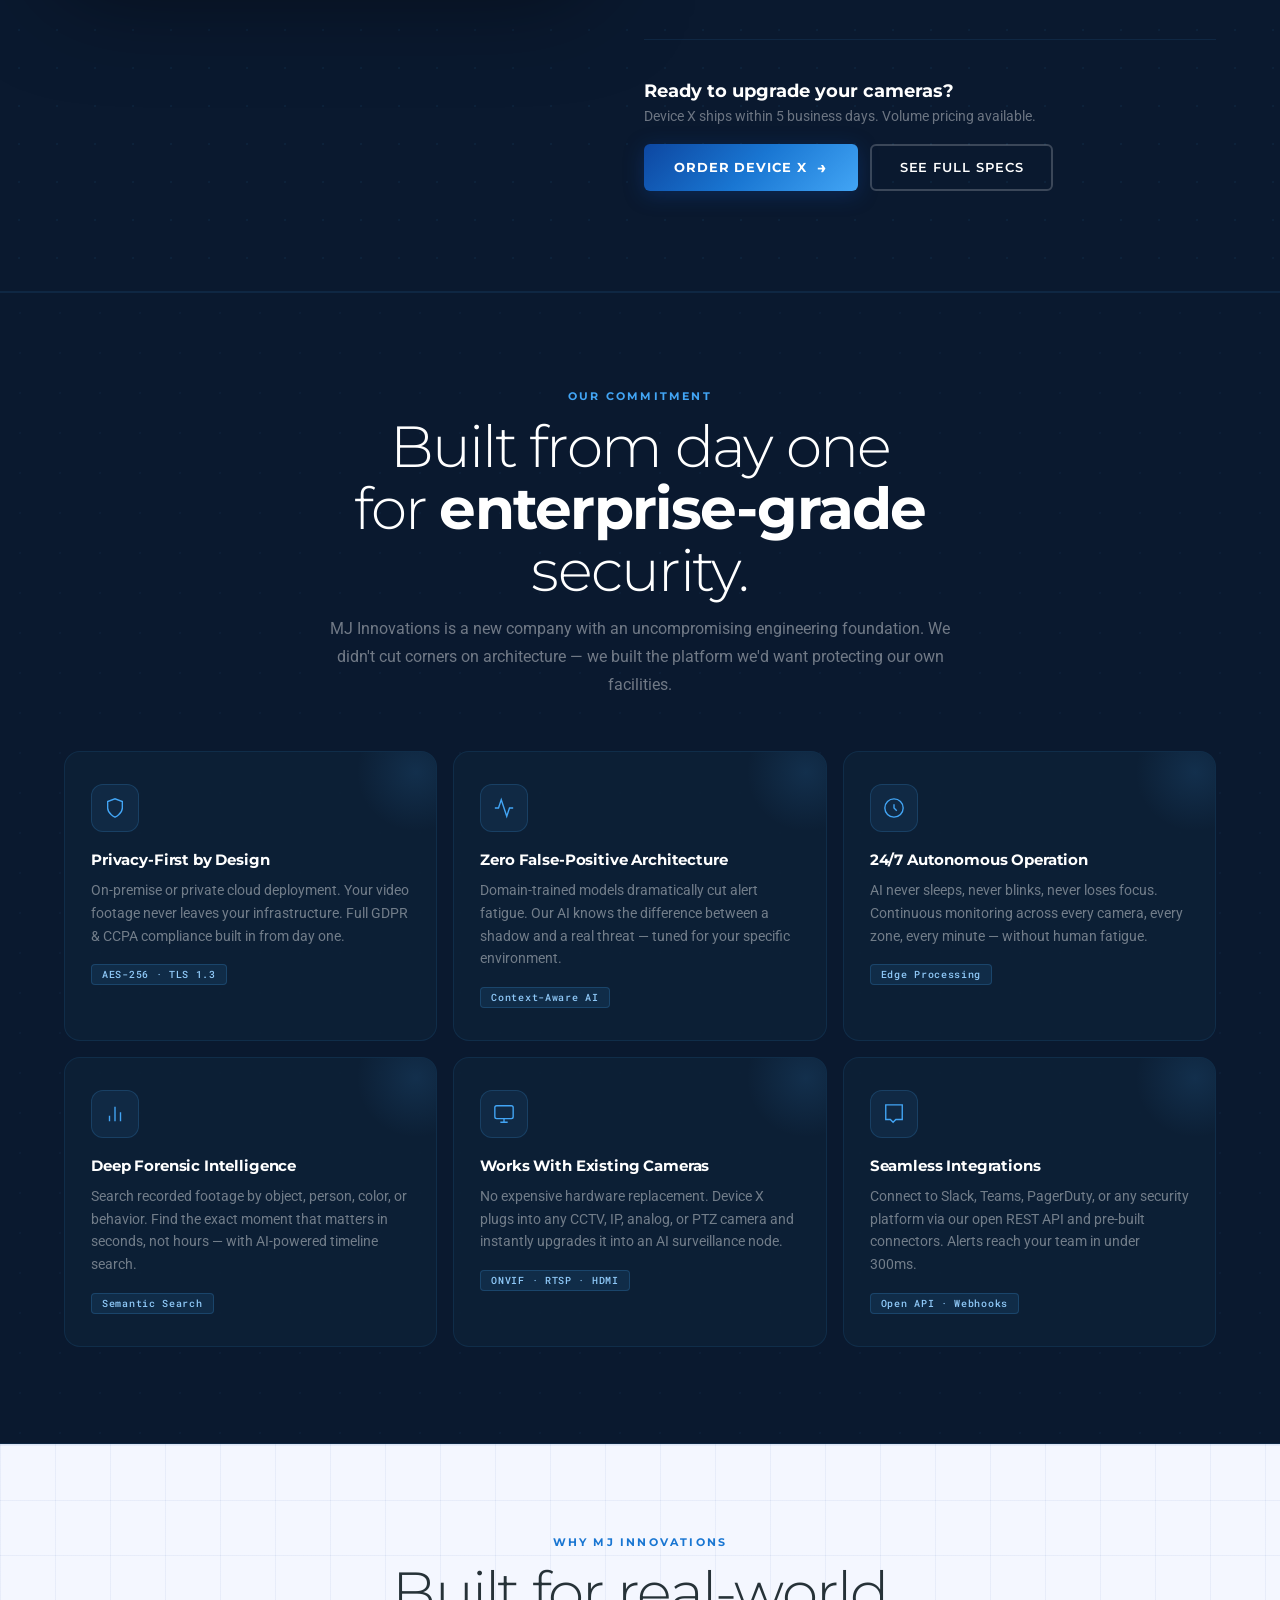
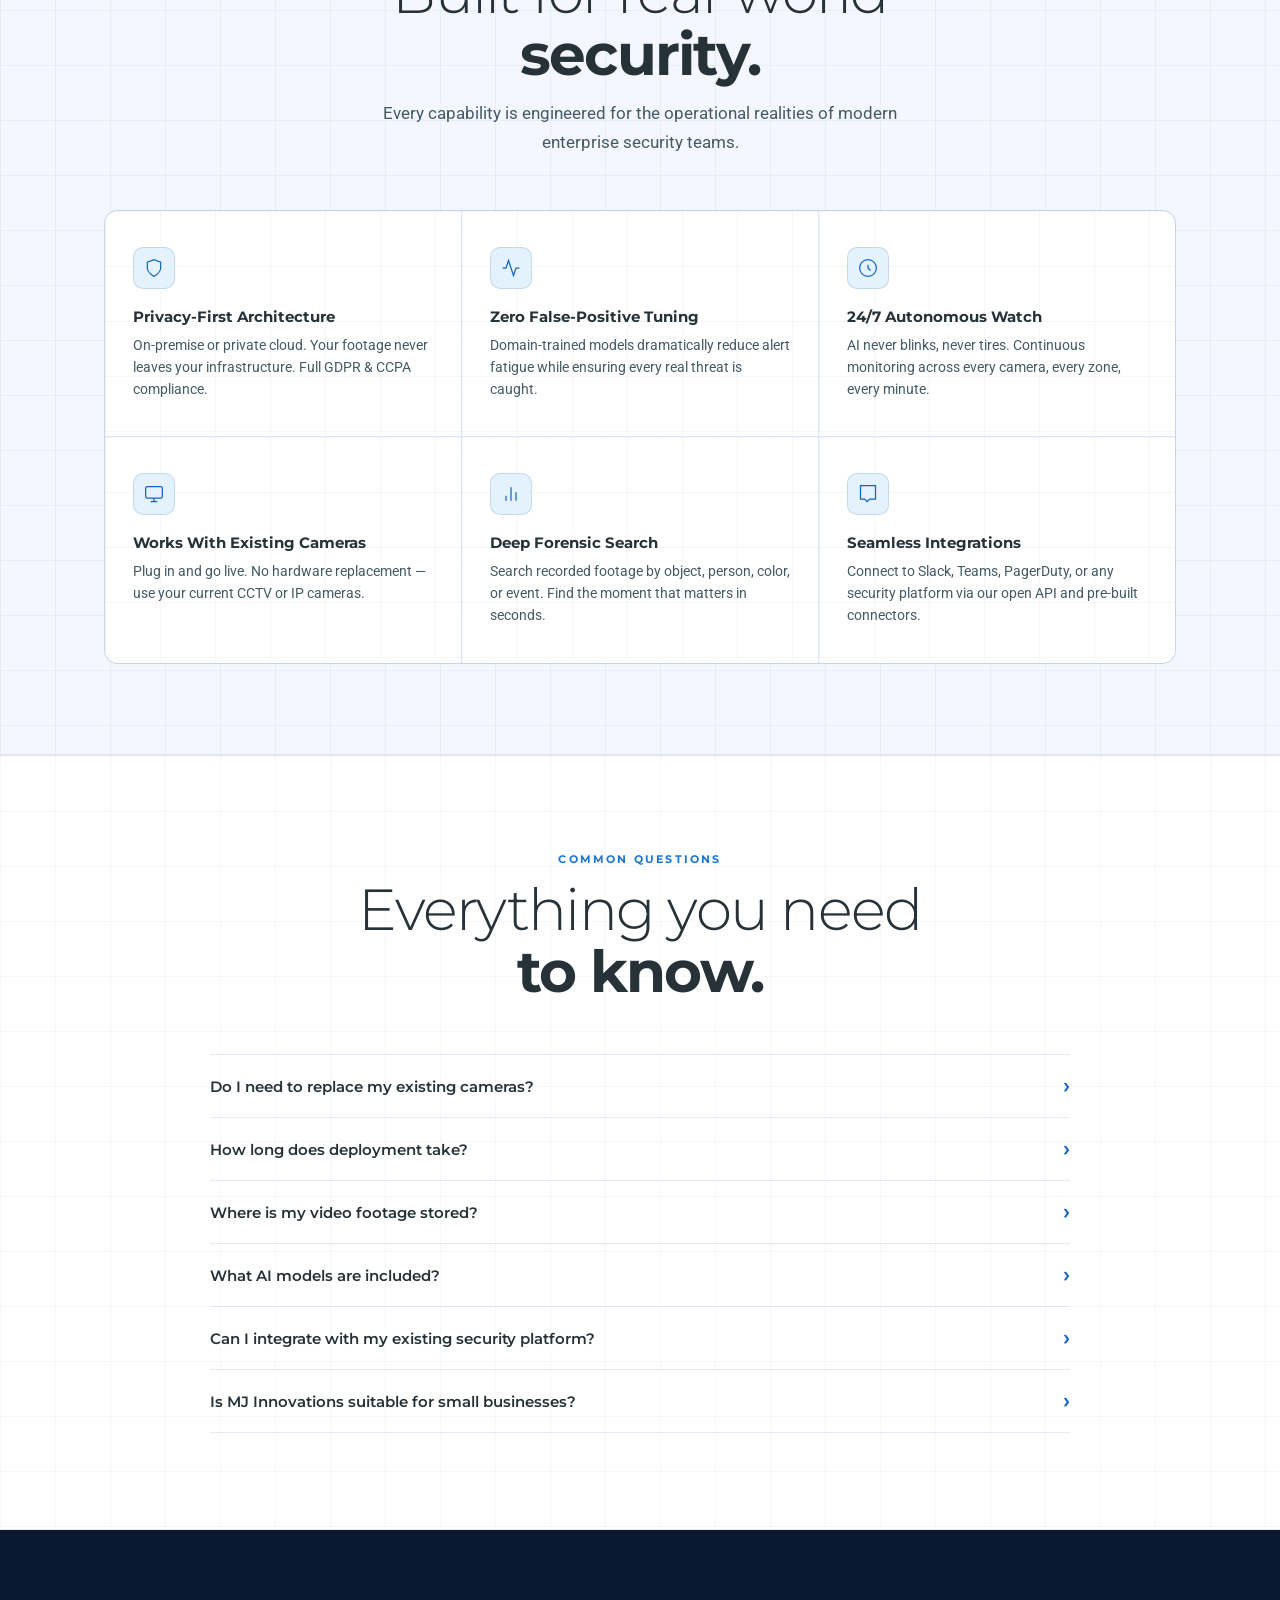
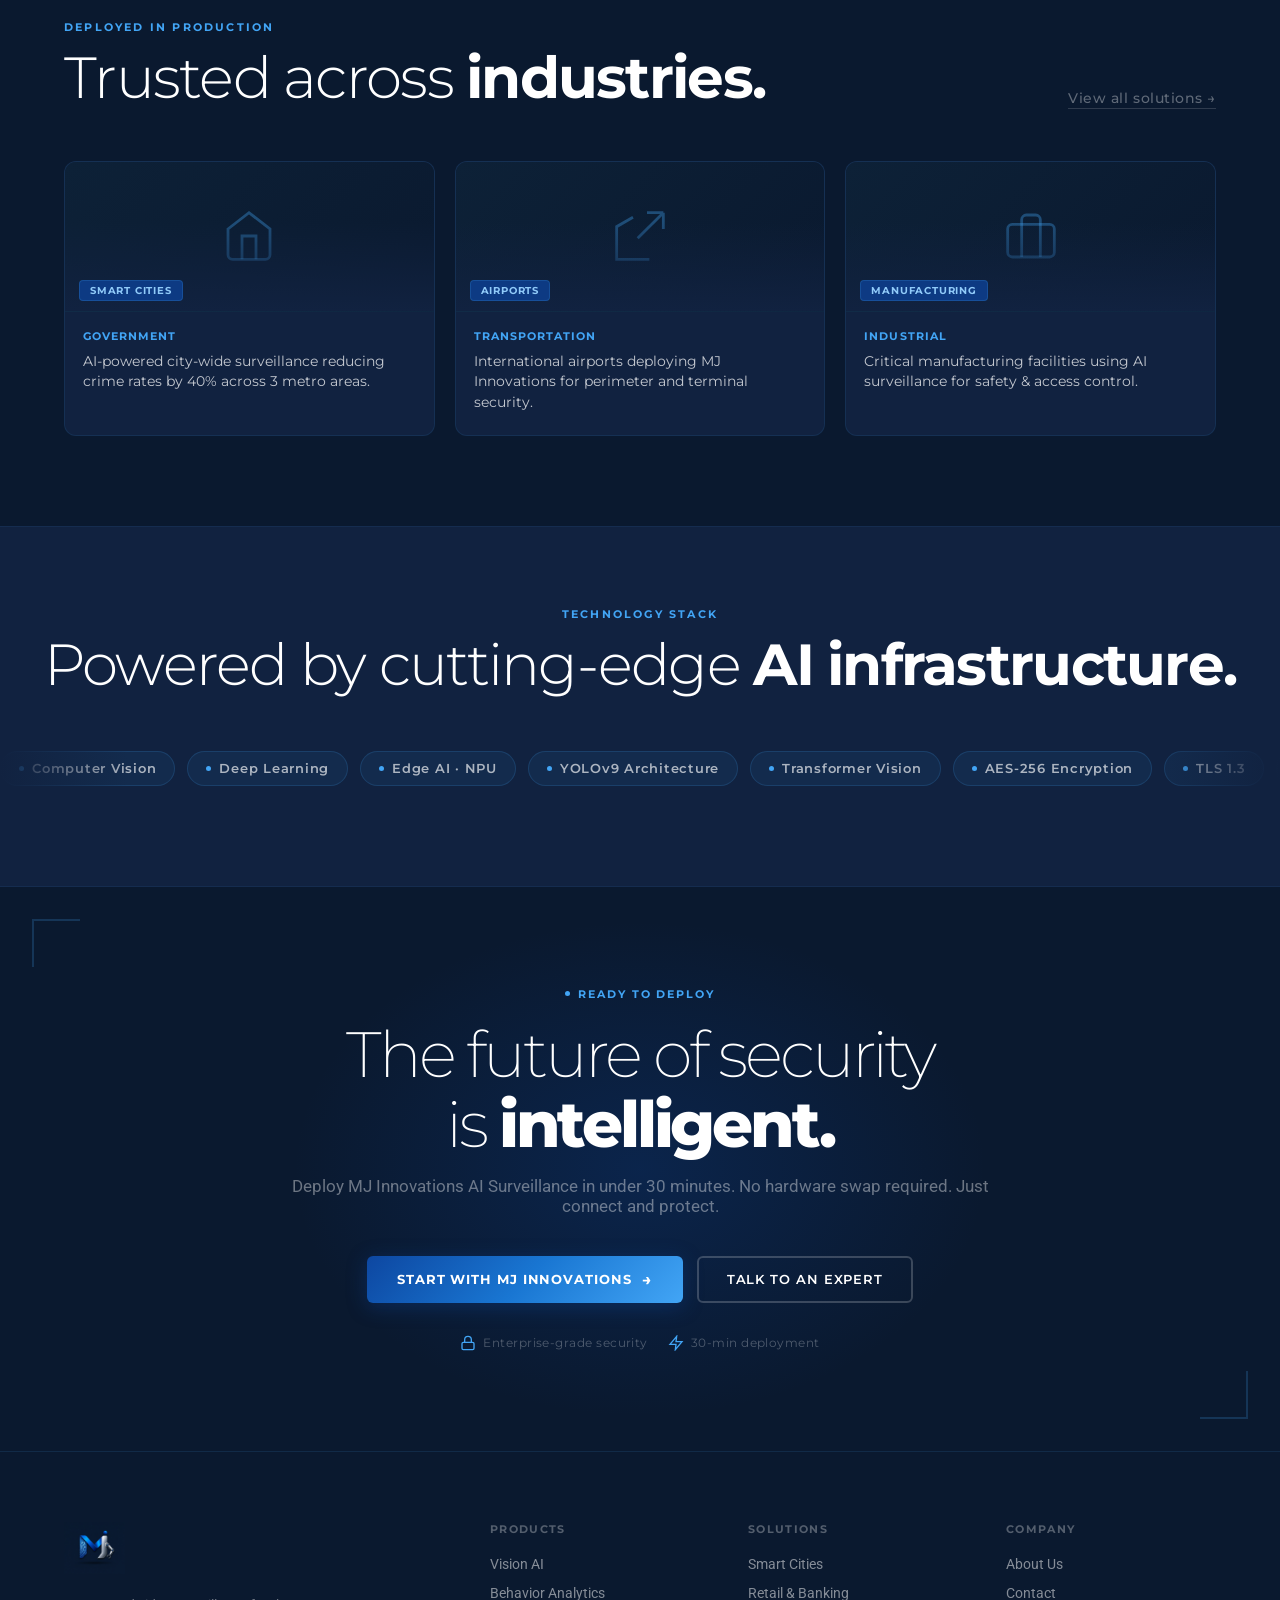
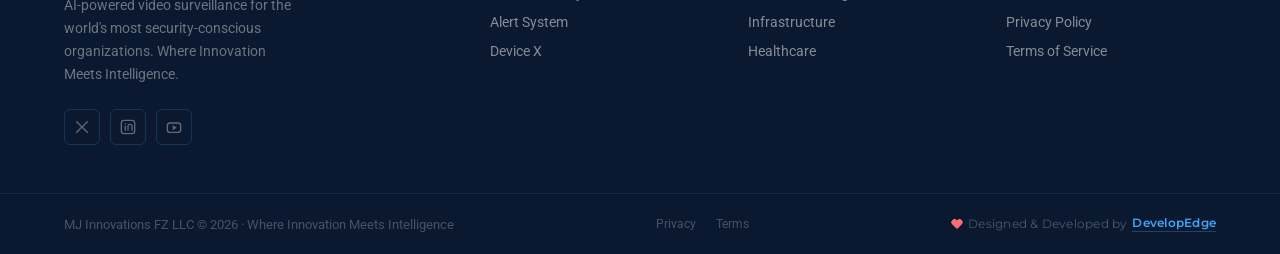
==== commit 124aa45b: "Add files via upload" ====
--- a/index.html
+++ b/index.html
@@ -177,7 +177,7 @@
             <div class="cc-br-tl red"></div><div class="cc-br-tr red"></div>
             <div class="cc-br-bl red"></div><div class="cc-br-br red"></div>
             <span class="cam-num">CAM-04</span>
-            <span class="cam-alert-tag">⚠ ALERT</span>
+            <span class="cam-alert-tag"><svg viewBox="0 0 24 24" width="8" height="8" style="margin-right:2px;transform:translateY(1px)" stroke="currentColor" fill="none" stroke-width="2.5" stroke-linecap="round" stroke-linejoin="round"><path d="M10.29 3.86L1.82 18a2 2 0 0 0 1.71 3h16.94a2 2 0 0 0 1.71-3L13.71 3.86a2 2 0 0 0-3.42 0z"></path><line x1="12" y1="9" x2="12" y2="13"></line><line x1="12" y1="17" x2="12.01" y2="17"></line></svg>ALERT</span>
             <div class="dbox red" style="left:14%;top:12%;width:44px;height:68px">
               <div class="dbox-label red">Intrusion · 99%</div>
             </div>
@@ -186,12 +186,12 @@
 
         <div class="feed-footer-bar">
           <span class="f-chip">4 objects tracked</span>
-          <span class="f-chip alert">⚠ Zone breach</span>
+          <span class="f-chip alert"><svg viewBox="0 0 24 24" width="10" height="10" style="margin-right:3px;transform:translateY(1px)" stroke="currentColor" fill="none" stroke-width="2.5" stroke-linecap="round" stroke-linejoin="round"><path d="M10.29 3.86L1.82 18a2 2 0 0 0 1.71 3h16.94a2 2 0 0 0 1.71-3L13.71 3.86a2 2 0 0 0-3.42 0z"></path><line x1="12" y1="9" x2="12" y2="13"></line><line x1="12" y1="17" x2="12.01" y2="17"></line></svg>Zone breach</span>
           <span class="f-chip ok">AI Engine OK</span>
           <span class="f-chip" style="margin-left:auto">1080p · 30fps</span>
         </div>
         <div class="alert-popup">
-          <div class="ap-icon">🔴</div>
+          <div class="ap-icon"><svg viewBox="0 0 24 24" width="20" height="20" stroke="var(--red)" fill="rgba(248,113,113,0.15)" stroke-width="2" stroke-linecap="round" stroke-linejoin="round"><circle cx="12" cy="12" r="10"></circle><line x1="12" y1="8" x2="12" y2="12"></line><line x1="12" y1="16" x2="12.01" y2="16"></line></svg></div>
           <div>
             <div class="ap-title">INTRUSION DETECTED — ZONE B</div>
             <div class="ap-sub">Unauthorized access · CAM-04 · Security auto-notified</div>
@@ -286,7 +286,7 @@
       <div class="mfs-cam-scan" style="animation-delay:2.2s"></div>
       <div class="cc-br-tl red"></div><div class="cc-br-tr red"></div>
       <div class="cc-br-bl red"></div><div class="cc-br-br red"></div>
-      <span class="mfs-label">CAM-04</span><span class="mfs-alert">⚠ ALERT</span>
+      <span class="mfs-label">CAM-04</span><span class="mfs-alert"><svg viewBox="0 0 24 24" width="7" height="7" style="margin-right:2px;transform:translateY(1px)" stroke="currentColor" fill="none" stroke-width="2.5" stroke-linecap="round" stroke-linejoin="round"><path d="M10.29 3.86L1.82 18a2 2 0 0 0 1.71 3h16.94a2 2 0 0 0 1.71-3L13.71 3.86a2 2 0 0 0-3.42 0z"></path><line x1="12" y1="9" x2="12" y2="13"></line><line x1="12" y1="17" x2="12.01" y2="17"></line></svg>ALERT</span>
       <div class="dbox red" style="left:14%;top:12%;width:34px;height:52px">
         <div class="dbox-label red" style="font-size:6.5px;top:-12px;padding:1px 3px;letter-spacing:0.04em">Intrusion · 99%</div>
       </div>
@@ -1214,7 +1214,7 @@
       <a href="terms-conditions.html">Terms</a>
     </div>
     <div class="footer-devbadge">
-      <span class="dev-heart">&#10084;</span>
+      <span class="dev-heart"><svg viewBox="0 0 24 24" width="12" height="12" stroke="currentColor" fill="currentColor" stroke-width="2" stroke-linecap="round" stroke-linejoin="round" style="vertical-align:middle;margin-top:-2px"><path d="M20.84 4.61a5.5 5.5 0 0 0-7.78 0L12 5.67l-1.06-1.06a5.5 5.5 0 0 0-7.78 7.78l1.06 1.06L12 21.23l7.78-7.78 1.06-1.06a5.5 5.5 0 0 0 0-7.78z"></path></svg></span>
       Designed &amp; Developed by
       <a href="https://developedge.wuaze.com/" target="_blank" rel="noopener noreferrer">DevelopEdge</a>
     </div>
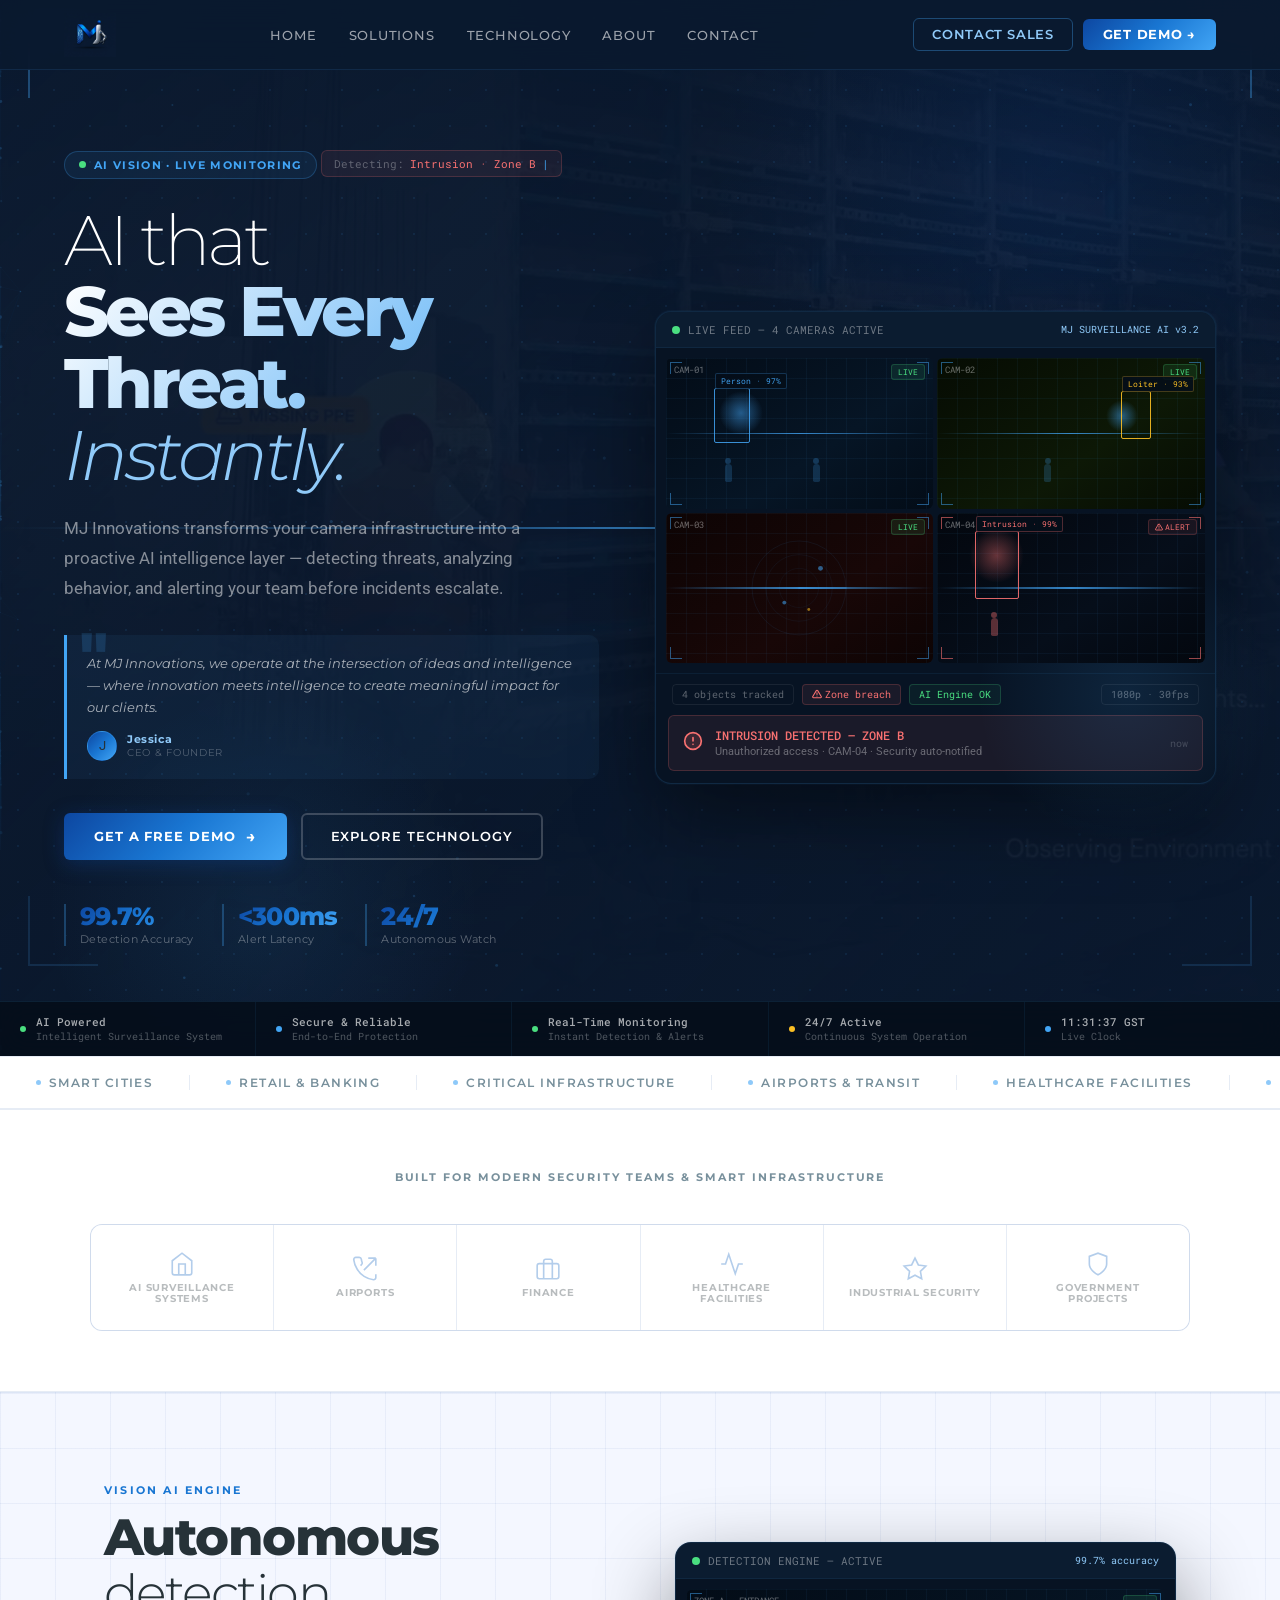
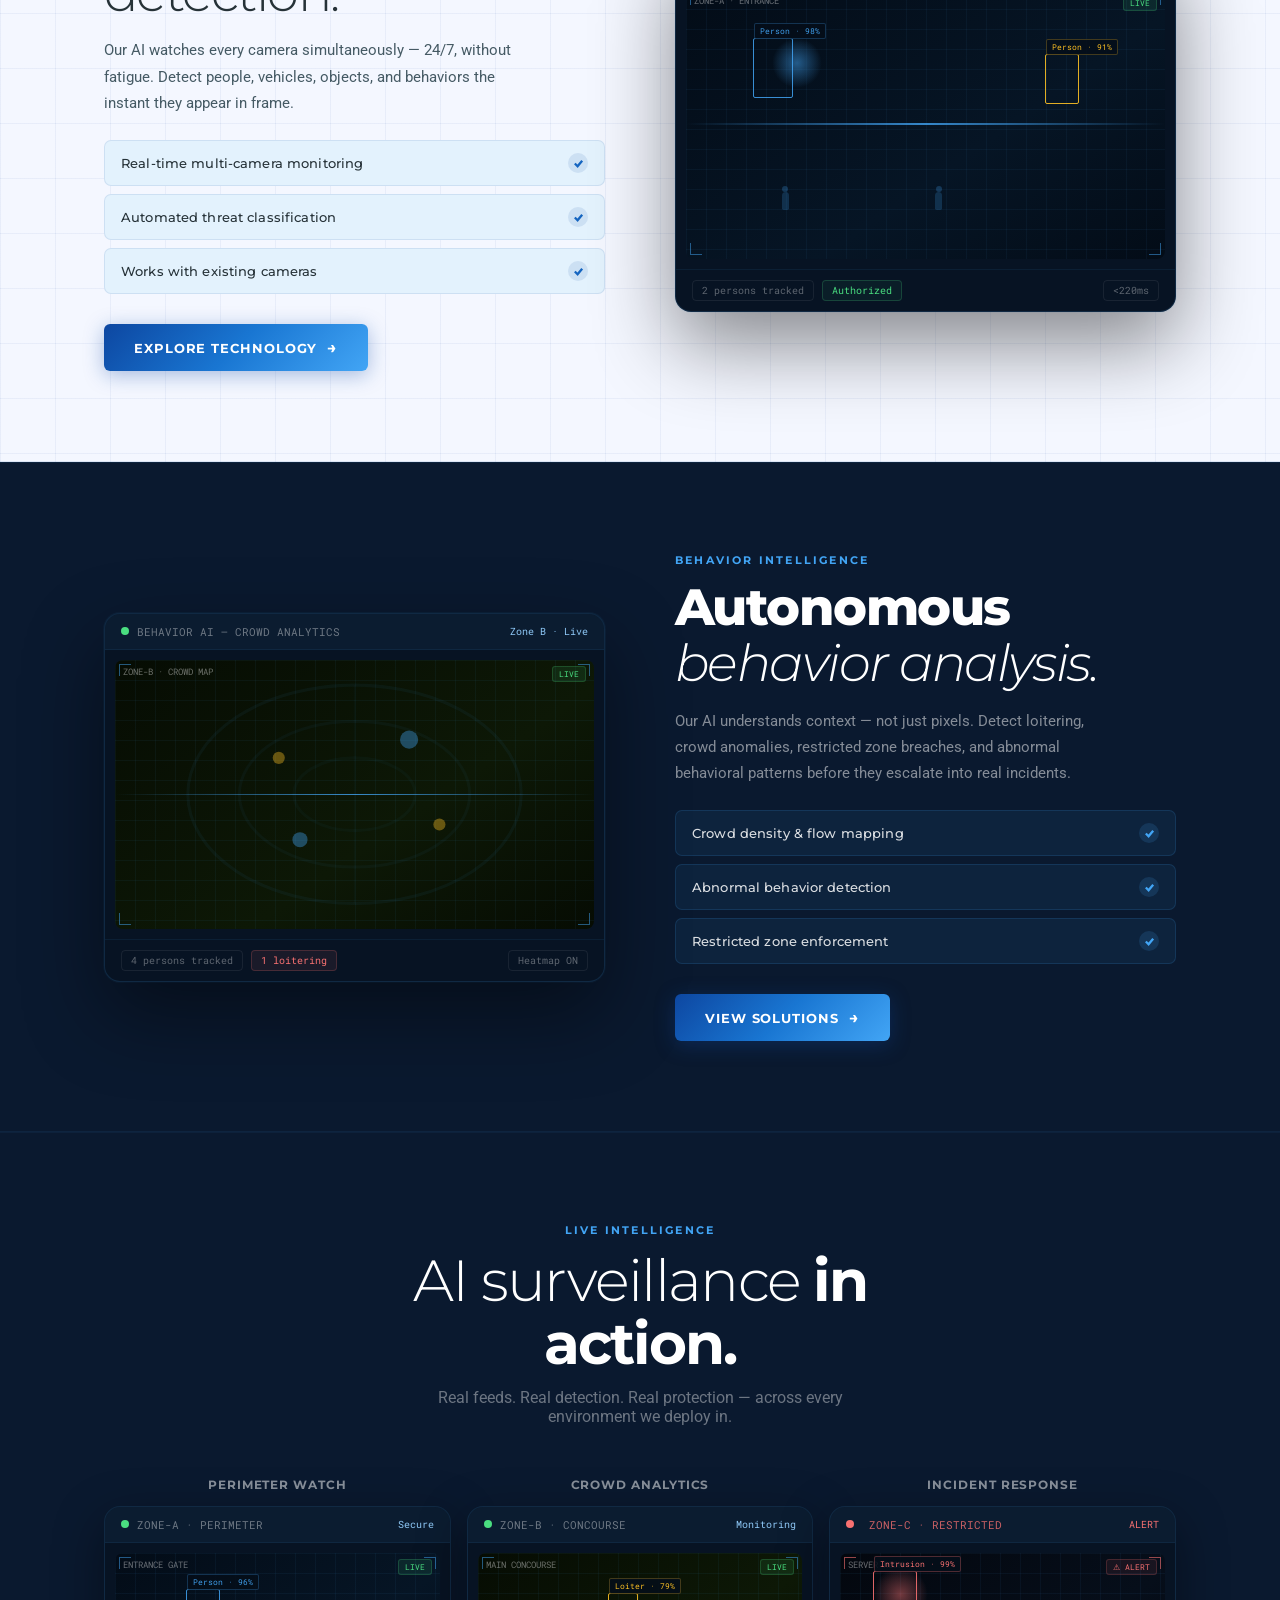
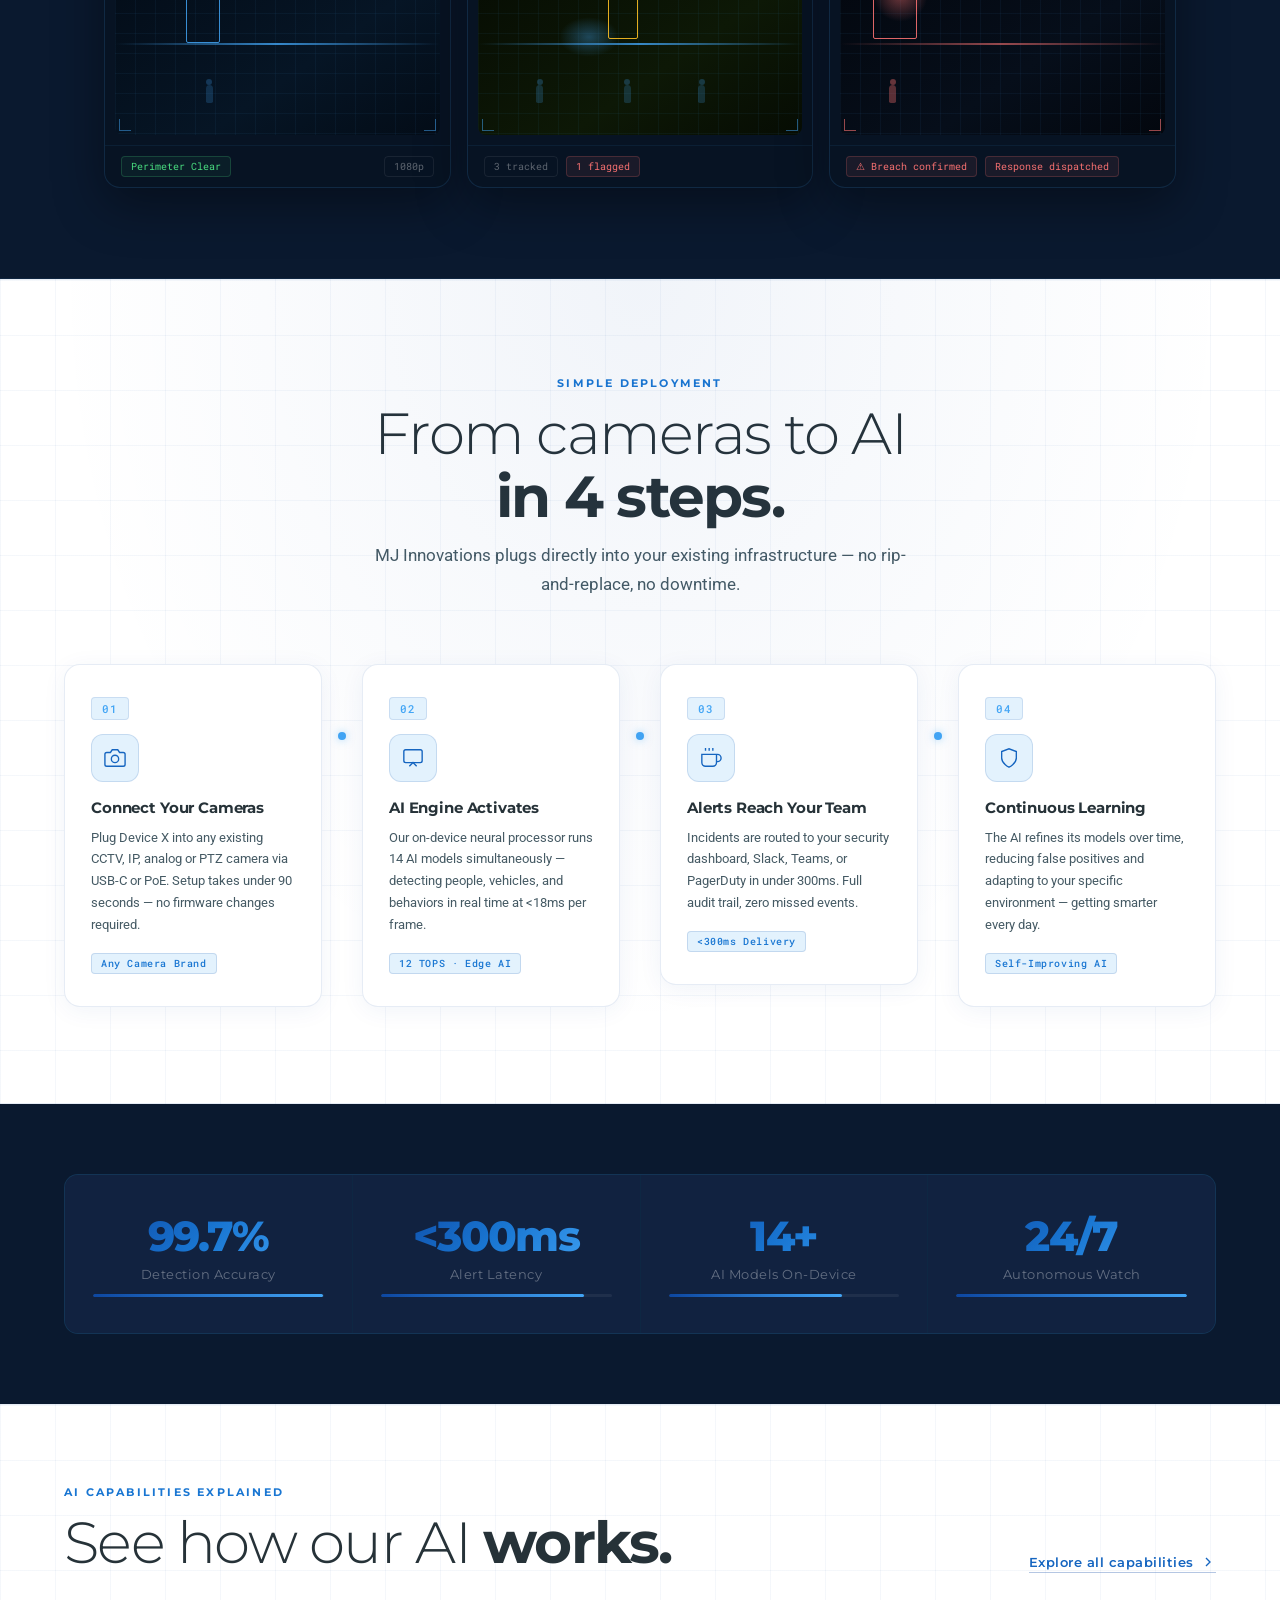
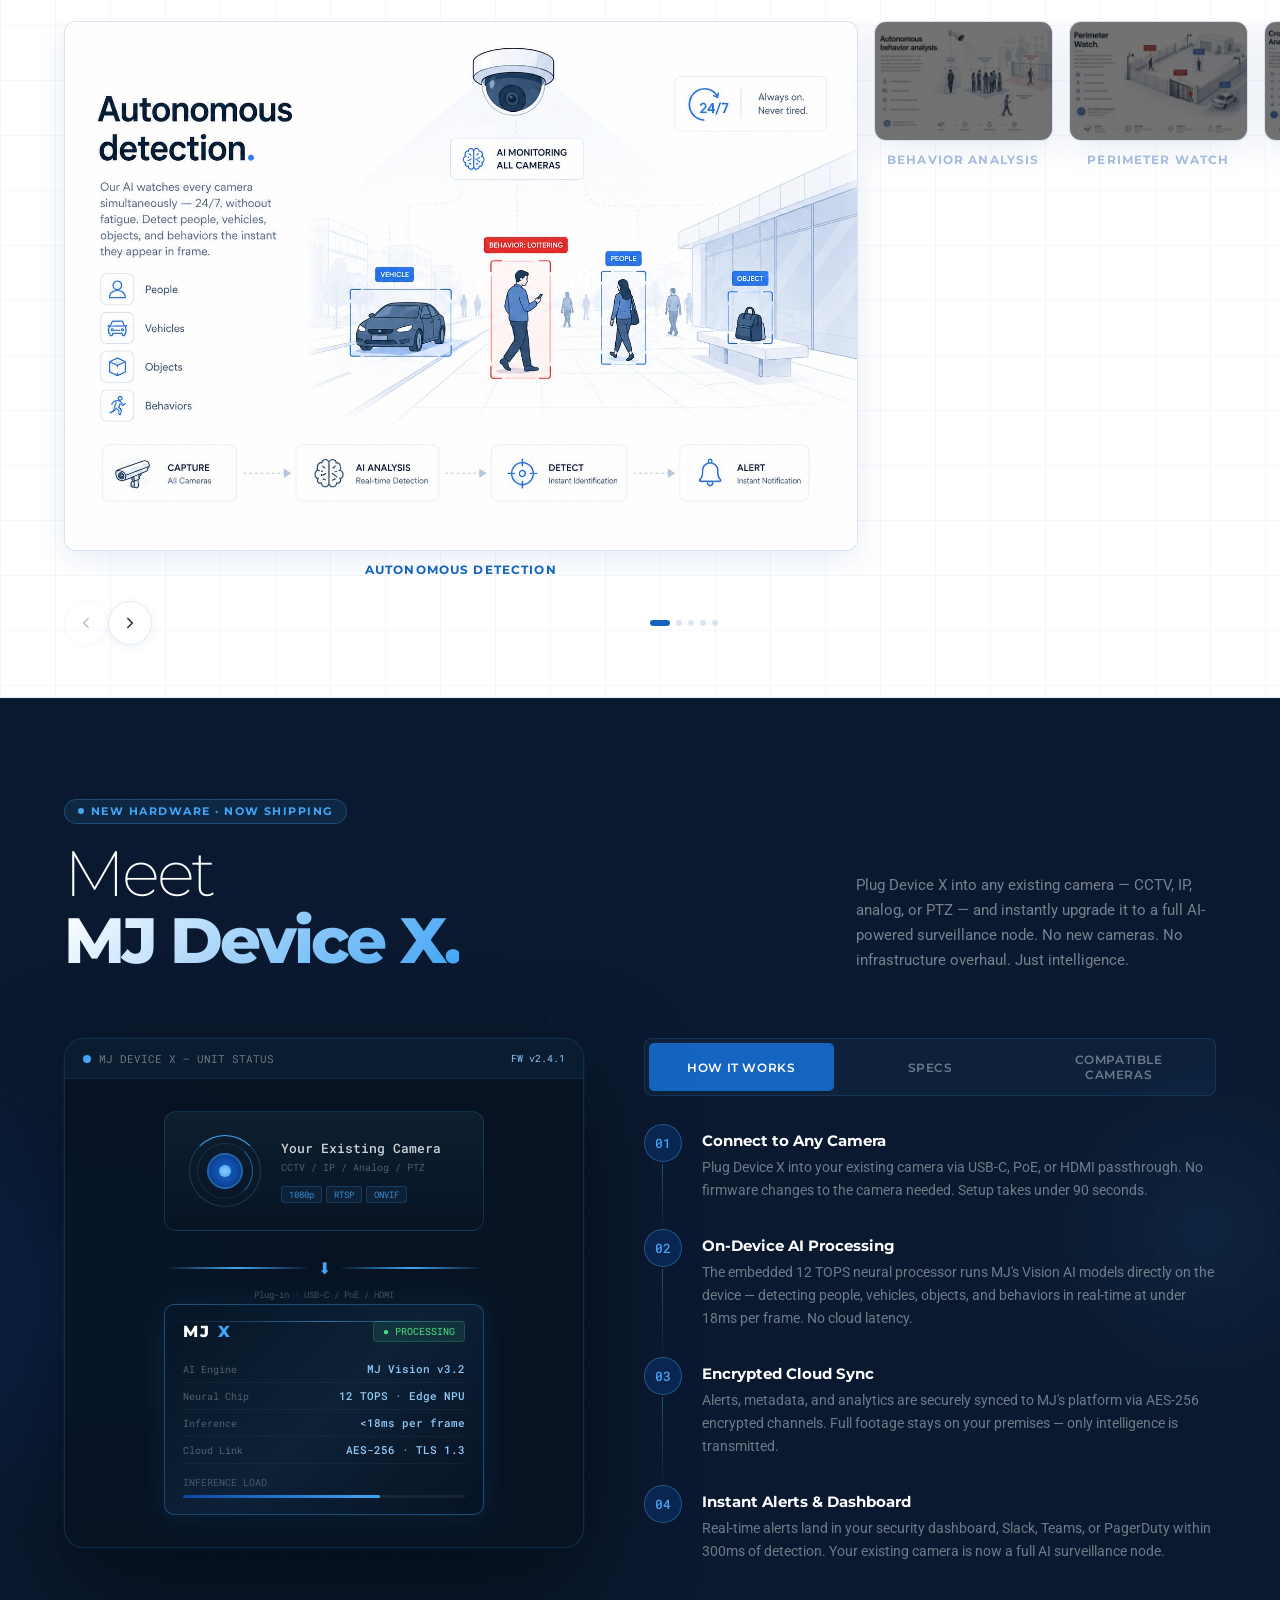
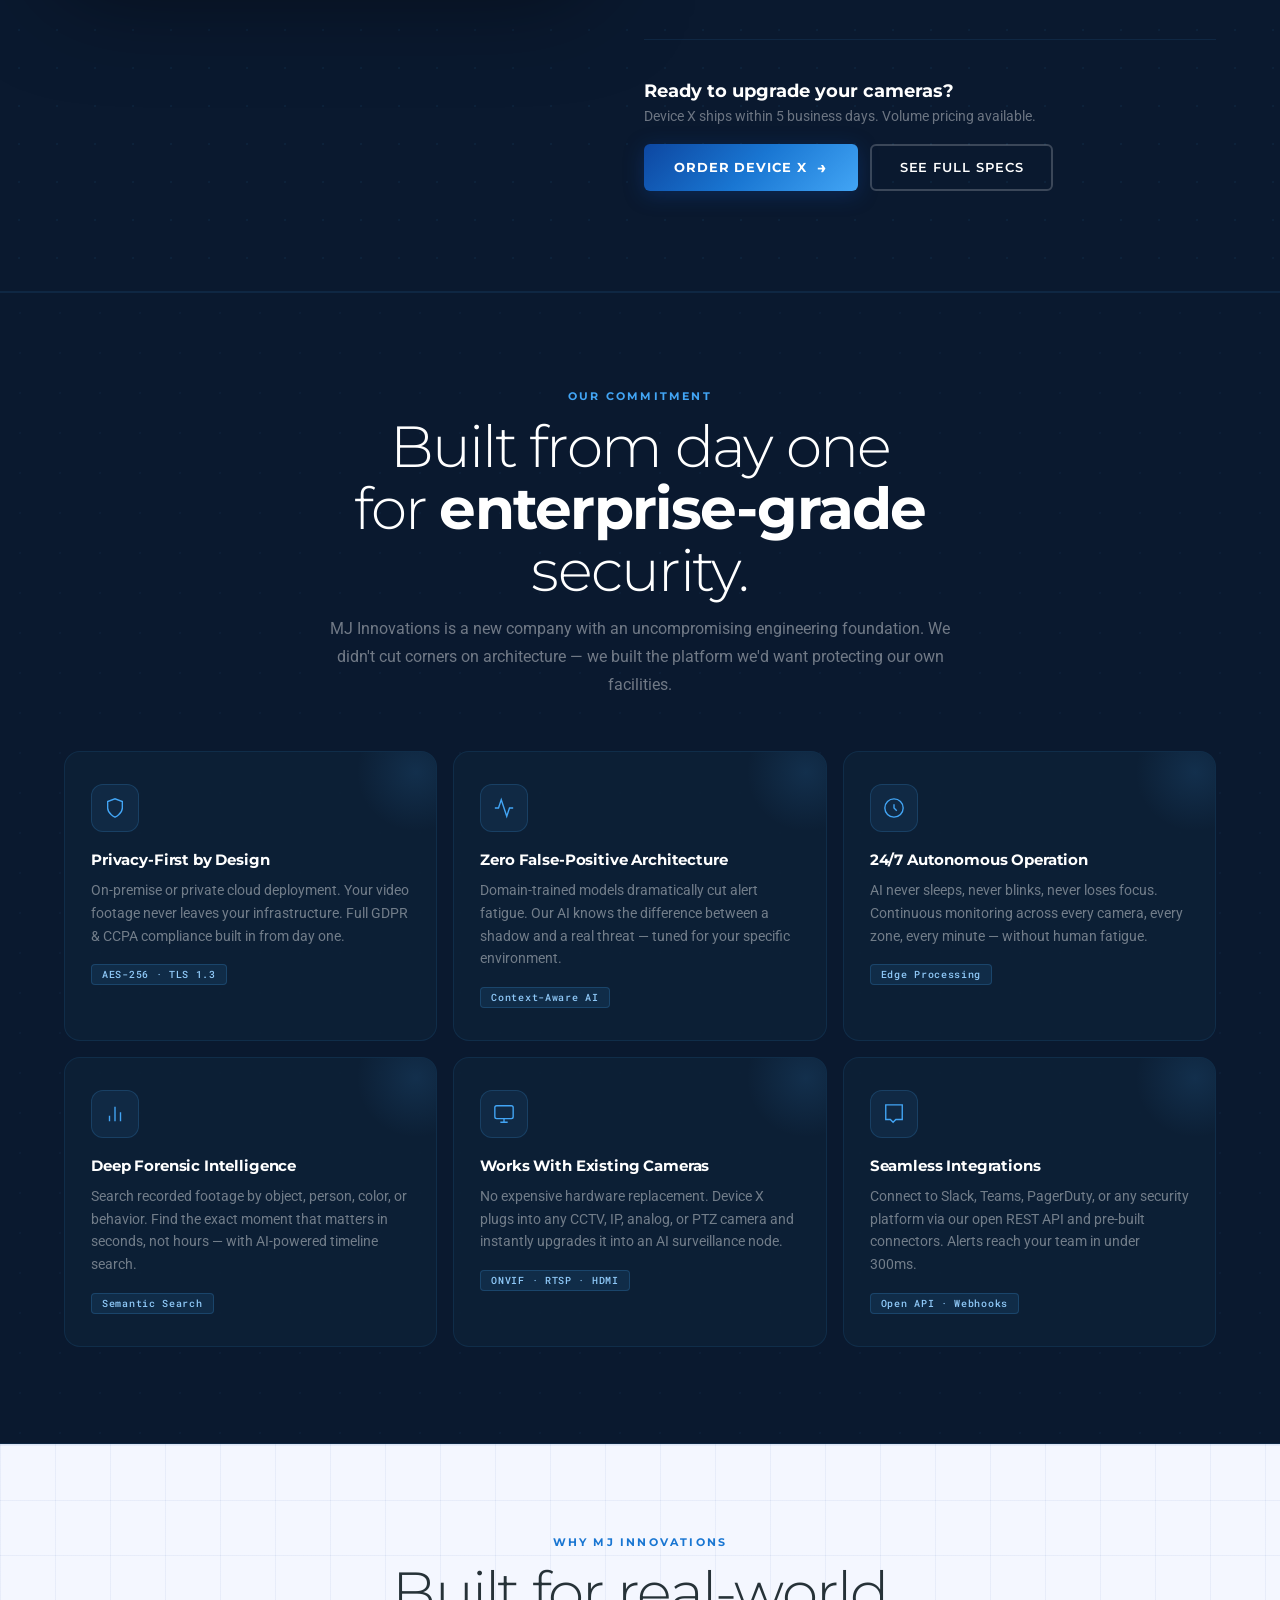
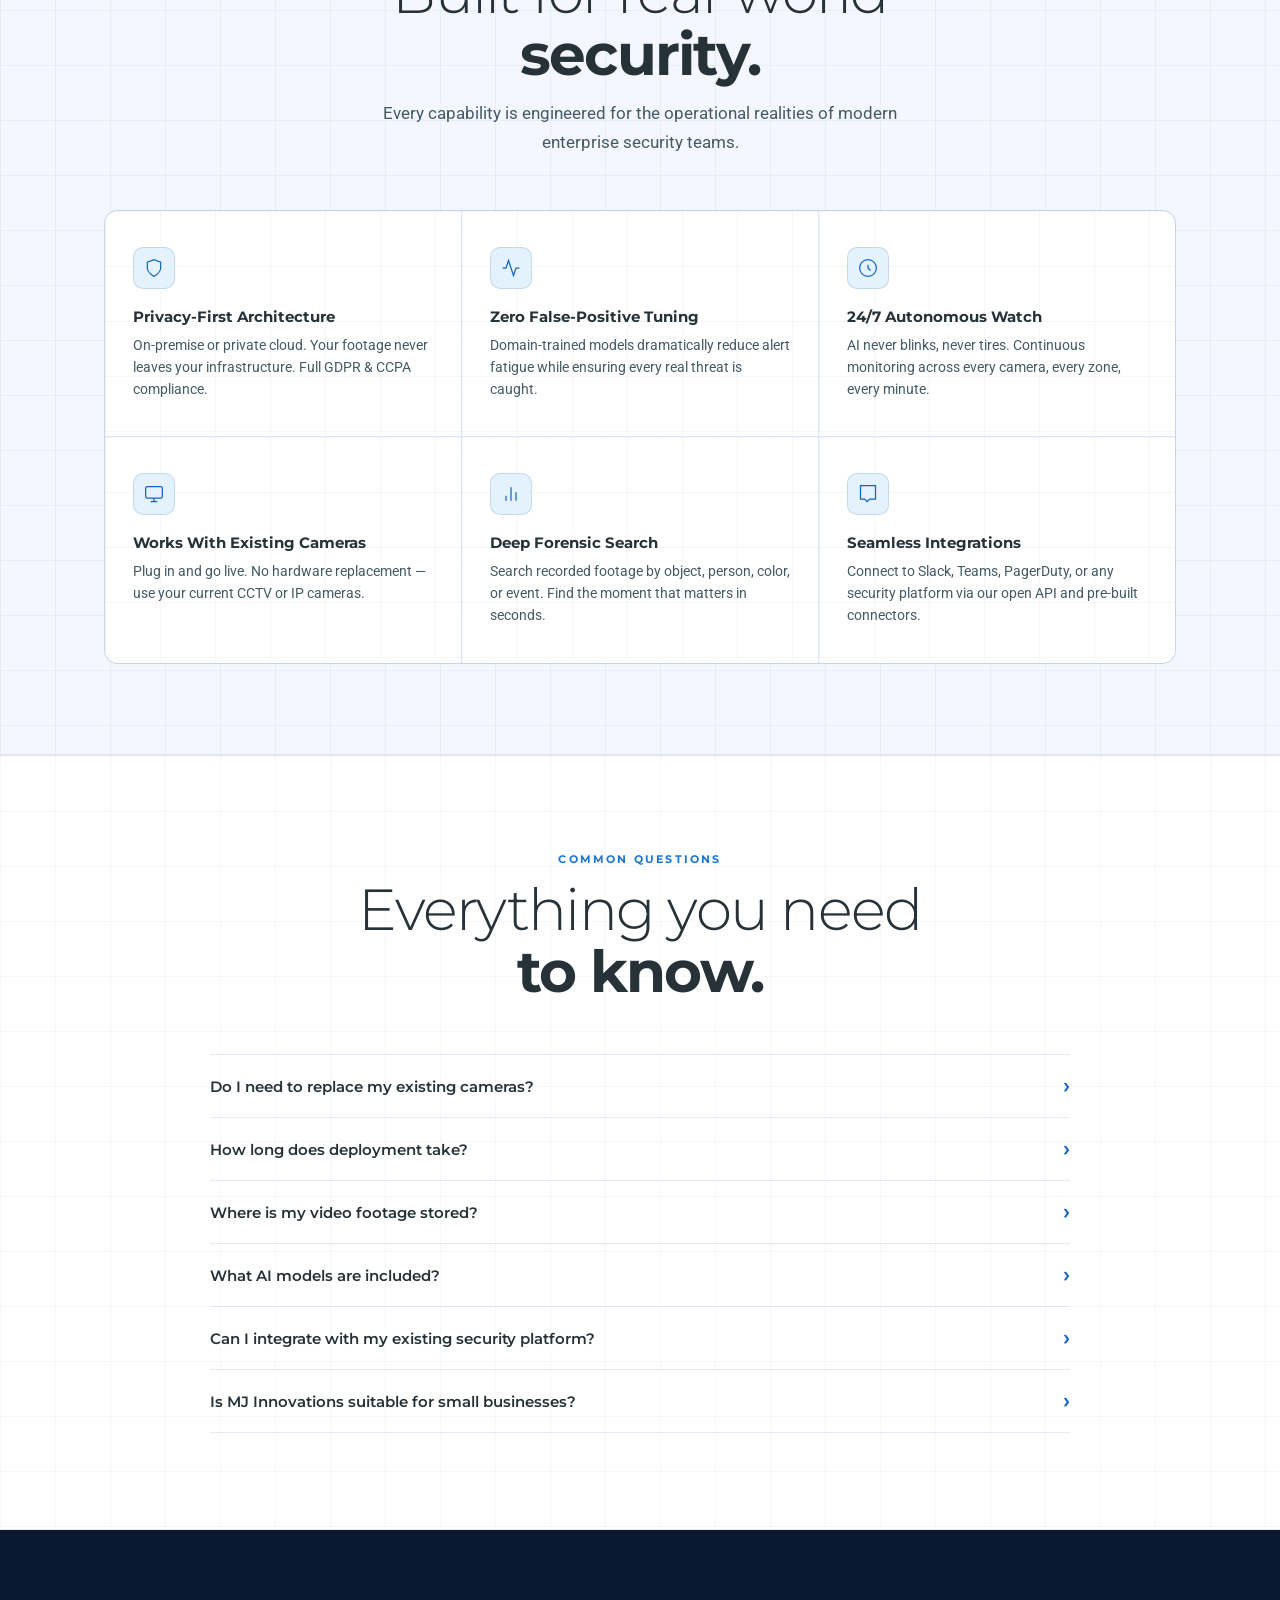
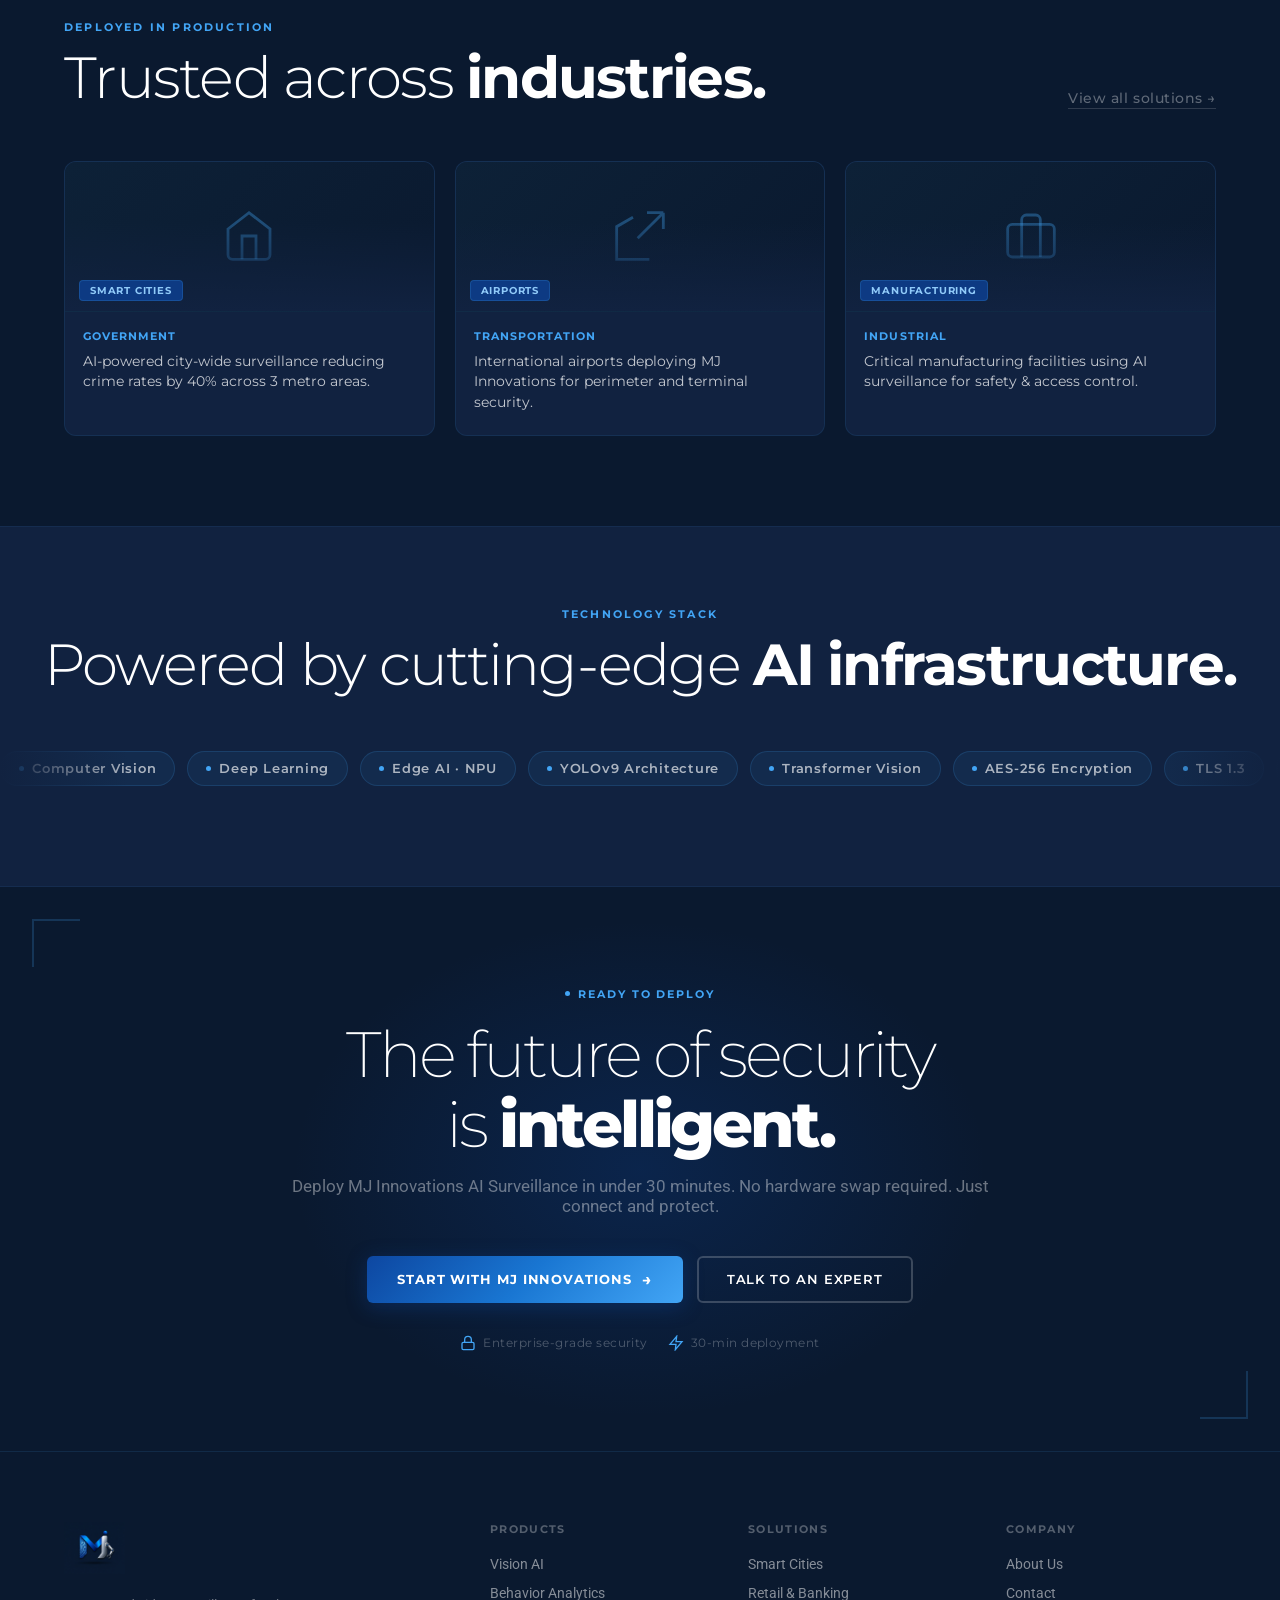
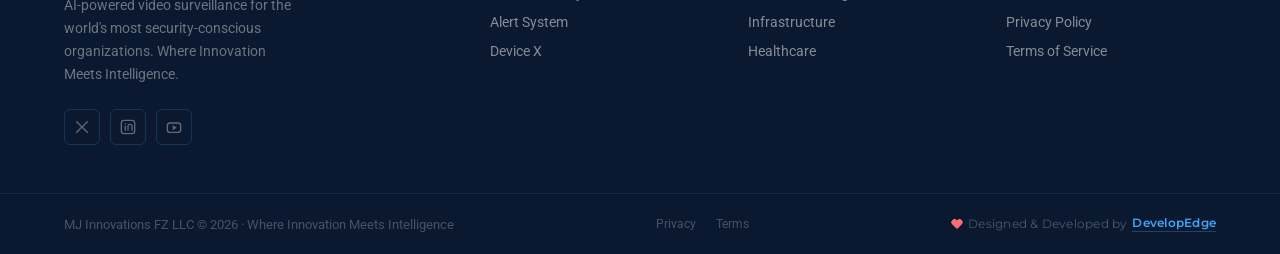
==== commit 281a10b8: "Update index slider" ====
--- a/index.html
+++ b/index.html
@@ -671,36 +671,7 @@
         <div class="islide-img"><img src="assets/images/incident_response.png" alt="Incident Response" loading="lazy"></div>
         <div class="islide-label">Incident Response</div>
       </div>
-      <!-- SLIDE 6 — Smart Cities -->
-      <div class="islide">
-        <div class="islide-img"><img src="assets/images/Urban_Intelligence_Smart_Cities.png" alt="Urban Intelligence & Smart Cities" loading="lazy"></div>
-        <div class="islide-label">Smart Cities</div>
-      </div>
-      <!-- SLIDE 7 — Airports & Transit -->
-      <div class="islide">
-        <div class="islide-img"><img src="assets/images/Airports_Rail_Transit_Hubs.png" alt="Airports, Rail & Transit Hubs" loading="lazy"></div>
-        <div class="islide-label">Airports & Transit</div>
-      </div>
-      <!-- SLIDE 8 — Retail & Banking -->
-      <div class="islide">
-        <div class="islide-img"><img src="assets/images/Retail_Banking_Financial.png" alt="Retail, Banking & Financial" loading="lazy"></div>
-        <div class="islide-label">Retail & Banking</div>
-      </div>
-      <!-- SLIDE 9 — Healthcare -->
-      <div class="islide">
-        <div class="islide-img"><img src="assets/images/Healthcare_Medical_Facilities.png" alt="Healthcare & Medical Facilities" loading="lazy"></div>
-        <div class="islide-label">Healthcare</div>
-      </div>
-      <!-- SLIDE 10 — Manufacturing -->
-      <div class="islide">
-        <div class="islide-img"><img src="assets/images/Manufacturing_Industrial.png" alt="Manufacturing & Industrial" loading="lazy"></div>
-        <div class="islide-label">Manufacturing</div>
-      </div>
-      <!-- SLIDE 11 — Government -->
-      <div class="islide">
-        <div class="islide-img"><img src="assets/images/Government_Critical_Infrastructure.png" alt="Government & Critical Infrastructure" loading="lazy"></div>
-        <div class="islide-label">Government & Infrastructure</div>
-      </div>
+     
 
     </div><!-- /islider-track -->
   </div><!-- /islider-track-wrap -->
